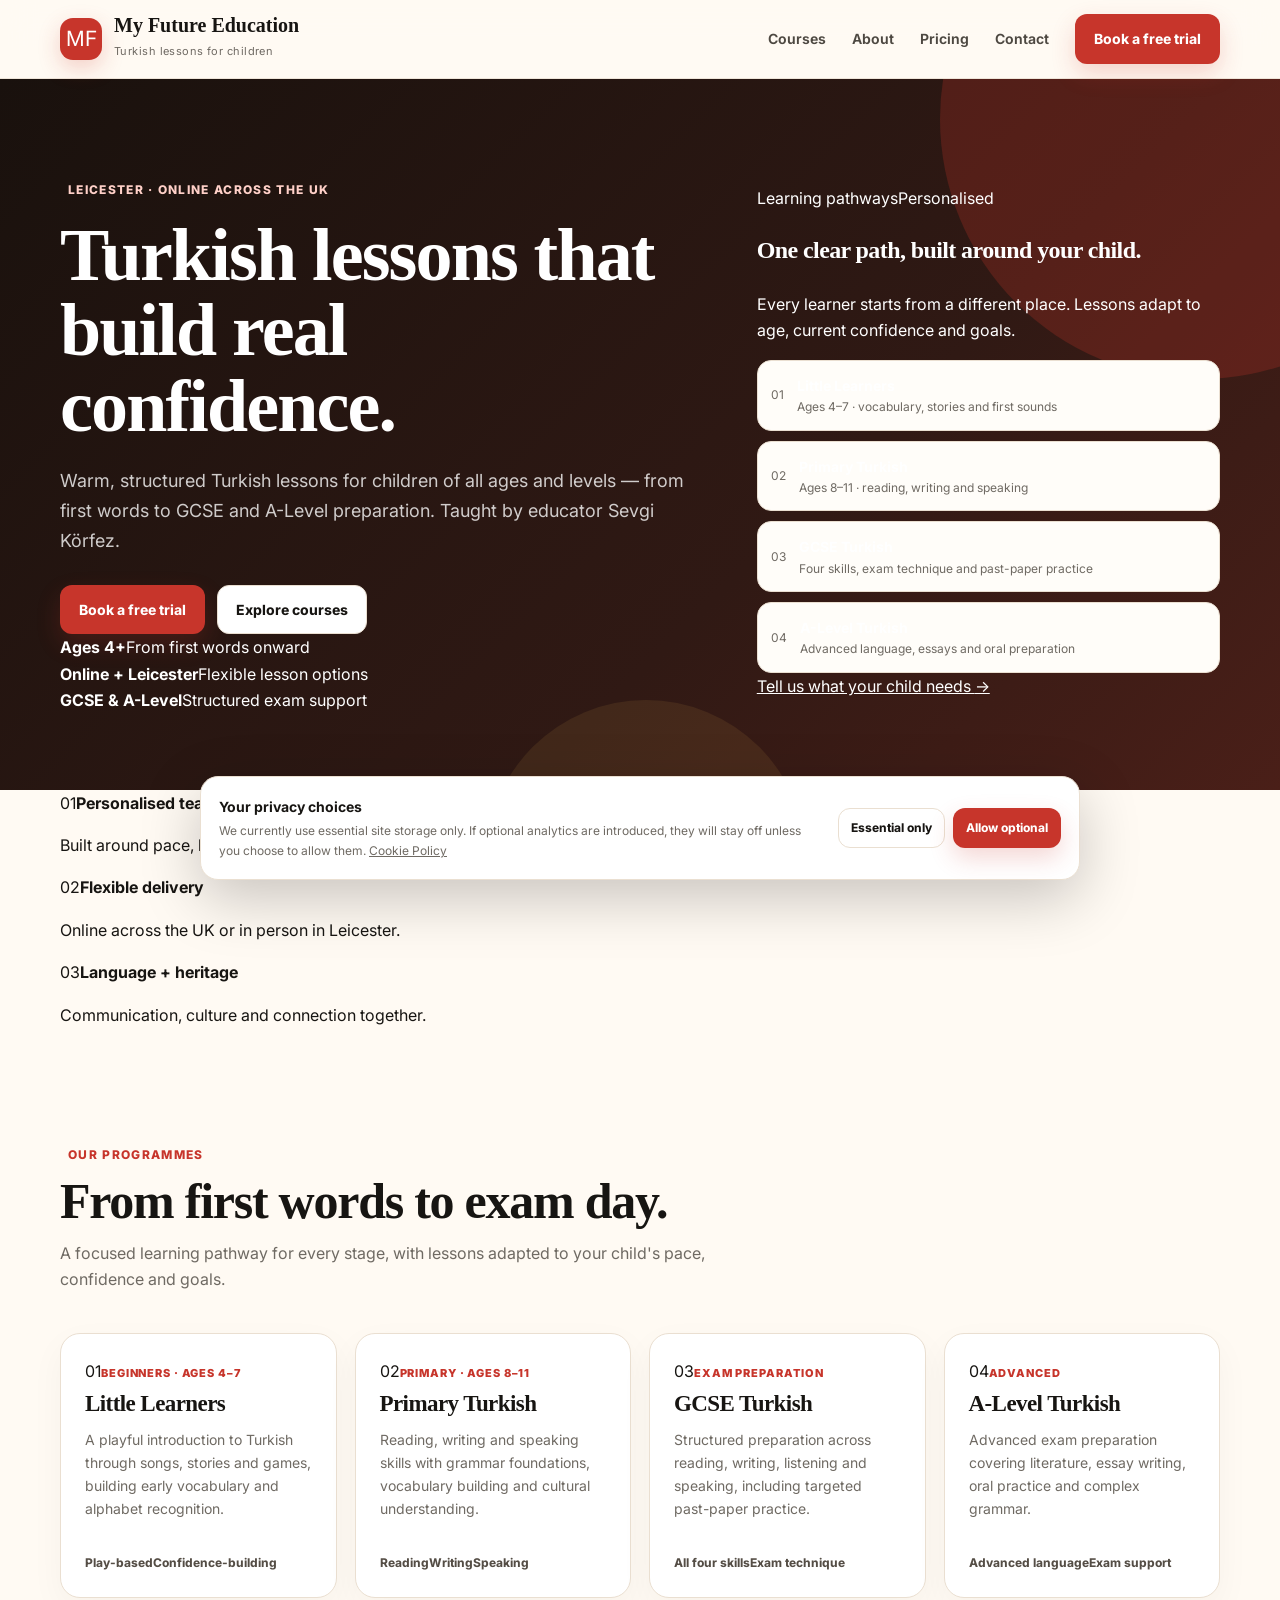
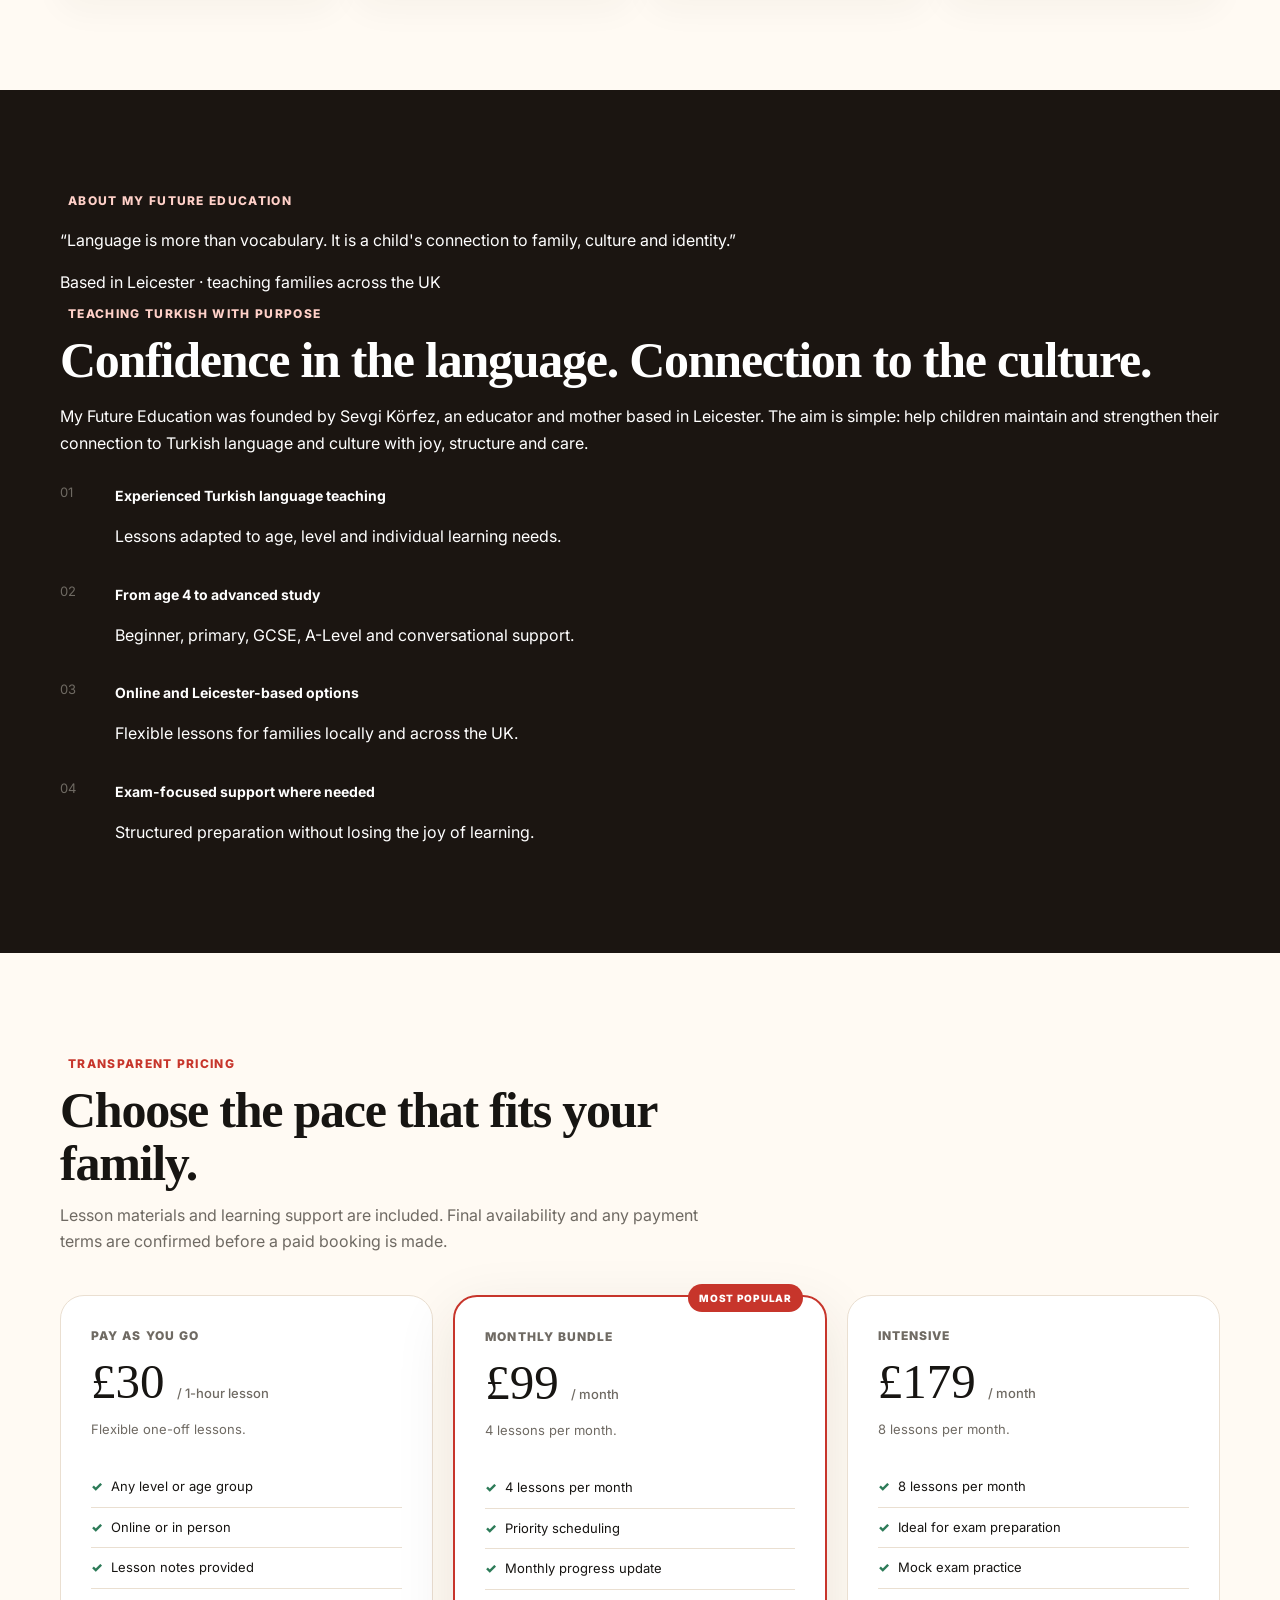
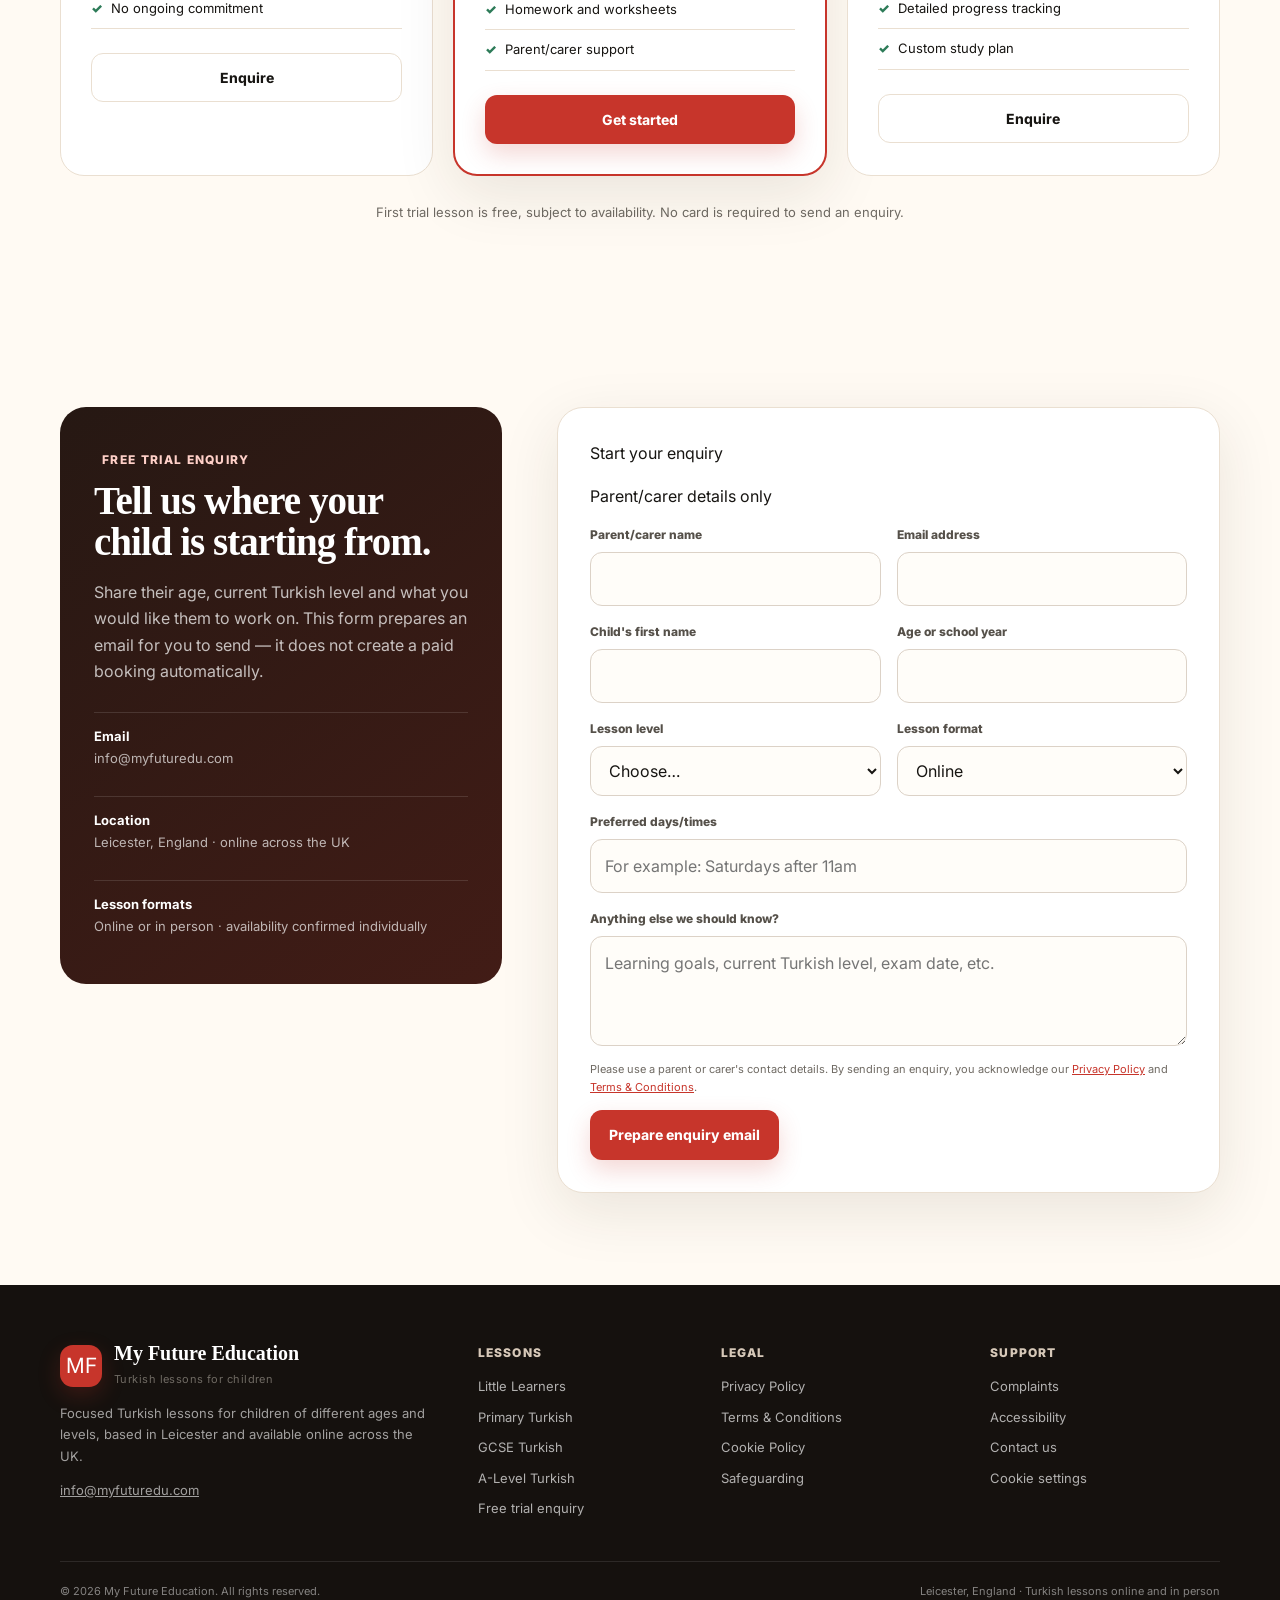
==== index.html @ 865bed2d "Redesign site with blue white black visual system" ====
<!doctype html>
<html lang="en">
<head>
  <meta charset="utf-8">
  <meta name="viewport" content="width=device-width,initial-scale=1">
  <title>My Future Education | Turkish Lessons for Children</title>
  <meta name="description" content="Turkish lessons for children in Leicester and online across the UK, from playful beginners through GCSE and A-Level preparation.">
  <link rel="canonical" href="https://myfuturedu.com/">
  <link rel="preconnect" href="https://fonts.googleapis.com">
  <link rel="preconnect" href="https://fonts.gstatic.com" crossorigin>
  <link href="https://fonts.googleapis.com/css2?family=Inter:wght@400;500;600;700;800&family=Manrope:wght@600;700;800&display=swap" rel="stylesheet">
  <link rel="stylesheet" href="site.css">
</head>
<body>
<a class="skip-link" href="#main">Skip to content</a>
<header class="site-header">
  <div class="container nav">
    <a class="brand" href="index.html" aria-label="My Future Education home">
      <span class="brand-mark" aria-hidden="true">MF</span>
      <span class="brand-copy"><strong>My Future Education</strong><span>Turkish lessons for children</span></span>
    </a>
    <button class="menu-button" aria-expanded="false" aria-label="Open menu"><span></span><span></span><span></span></button>
    <nav class="nav-links" aria-label="Main navigation">
      <a href="#courses">Courses</a><a href="#about">About</a><a href="#pricing">Pricing</a><a href="#enquiry">Contact</a>
      <a class="button button-primary" href="#enquiry">Book a free trial</a>
    </nav>
  </div>
</header>

<main id="main">
<section class="hero">
  <div class="hero-orb hero-orb-one"></div><div class="hero-orb hero-orb-two"></div>
  <div class="container hero-grid">
    <div class="hero-copy">
      <div class="eyebrow"><span class="eyebrow-dot"></span> Leicester · Online across the UK</div>
      <h1>Turkish lessons that build <span>real confidence.</span></h1>
      <p class="hero-lead">Warm, structured Turkish lessons for children of all ages and levels — from first words to GCSE and A-Level preparation. Taught by educator Sevgi Körfez.</p>
      <div class="hero-actions">
        <a class="button button-primary button-large" href="#enquiry">Book a free trial</a>
        <a class="button button-secondary button-large" href="#courses">Explore courses</a>
      </div>
      <div class="hero-proof">
        <div><strong>Ages 4+</strong><span>From first words onward</span></div>
        <div><strong>Online + Leicester</strong><span>Flexible lesson options</span></div>
        <div><strong>GCSE & A-Level</strong><span>Structured exam support</span></div>
      </div>
    </div>

    <aside class="learning-panel" aria-label="Lesson pathways">
      <div class="panel-topline"><span>Learning pathways</span><span class="status-pill">Personalised</span></div>
      <h2>One clear path, built around your child.</h2>
      <p>Every learner starts from a different place. Lessons adapt to age, current confidence and goals.</p>
      <div class="path-list">
        <div class="path-item"><span class="path-number">01</span><div><strong>Little Learners</strong><span>Ages 4–7 · vocabulary, stories and first sounds</span></div></div>
        <div class="path-item"><span class="path-number">02</span><div><strong>Primary Turkish</strong><span>Ages 8–11 · reading, writing and speaking</span></div></div>
        <div class="path-item"><span class="path-number">03</span><div><strong>GCSE Turkish</strong><span>Four skills, exam technique and past-paper practice</span></div></div>
        <div class="path-item"><span class="path-number">04</span><div><strong>A-Level Turkish</strong><span>Advanced language, essays and oral preparation</span></div></div>
      </div>
      <a class="panel-link" href="#enquiry">Tell us what your child needs <span aria-hidden="true">→</span></a>
    </aside>
  </div>
</section>

<section class="value-strip" aria-label="Why families choose My Future Education">
  <div class="container value-grid">
    <article><span class="value-kicker">01</span><strong>Personalised teaching</strong><p>Built around pace, level and confidence.</p></article>
    <article><span class="value-kicker">02</span><strong>Flexible delivery</strong><p>Online across the UK or in person in Leicester.</p></article>
    <article><span class="value-kicker">03</span><strong>Language + heritage</strong><p>Communication, culture and connection together.</p></article>
  </div>
</section>

<section class="section" id="courses">
  <div class="container">
    <div class="section-head"><div class="section-head-copy"><div class="eyebrow eyebrow-dark"><span class="eyebrow-dot"></span> Our programmes</div><h2>From first words to exam day.</h2><p class="section-lead">A focused learning pathway for every stage, with lessons adapted to your child's pace, confidence and goals.</p></div></div>
    <div class="course-grid">
      <article class="course-card"><div class="course-top"><span class="course-number">01</span><span class="course-tag">Beginners · Ages 4–7</span></div><h3>Little Learners</h3><p>A playful introduction to Turkish through songs, stories and games, building early vocabulary and alphabet recognition.</p><div class="course-meta"><span>Play-based</span><span>Confidence-building</span></div></article>
      <article class="course-card"><div class="course-top"><span class="course-number">02</span><span class="course-tag">Primary · Ages 8–11</span></div><h3>Primary Turkish</h3><p>Reading, writing and speaking skills with grammar foundations, vocabulary building and cultural understanding.</p><div class="course-meta"><span>Reading</span><span>Writing</span><span>Speaking</span></div></article>
      <article class="course-card"><div class="course-top"><span class="course-number">03</span><span class="course-tag">Exam preparation</span></div><h3>GCSE Turkish</h3><p>Structured preparation across reading, writing, listening and speaking, including targeted past-paper practice.</p><div class="course-meta"><span>All four skills</span><span>Exam technique</span></div></article>
      <article class="course-card"><div class="course-top"><span class="course-number">04</span><span class="course-tag">Advanced</span></div><h3>A-Level Turkish</h3><p>Advanced exam preparation covering literature, essay writing, oral practice and complex grammar.</p><div class="course-meta"><span>Advanced language</span><span>Exam support</span></div></article>
    </div>
  </div>
</section>

<section class="section section-dark" id="about">
  <div class="container about-grid">
    <div class="about-statement">
      <div class="eyebrow"><span class="eyebrow-dot"></span> About My Future Education</div>
      <p class="about-quote">“Language is more than vocabulary. It is a child's connection to family, culture and identity.”</p>
      <div class="about-location">Based in Leicester · teaching families across the UK</div>
    </div>
    <div class="about-content">
      <div class="eyebrow"><span class="eyebrow-dot"></span> Teaching Turkish with purpose</div>
      <h2>Confidence in the language. Connection to the culture.</h2>
      <p>My Future Education was founded by Sevgi Körfez, an educator and mother based in Leicester. The aim is simple: help children maintain and strengthen their connection to Turkish language and culture with joy, structure and care.</p>
      <div class="feature-list">
        <div class="feature"><span>01</span><div><strong>Experienced Turkish language teaching</strong><p>Lessons adapted to age, level and individual learning needs.</p></div></div>
        <div class="feature"><span>02</span><div><strong>From age 4 to advanced study</strong><p>Beginner, primary, GCSE, A-Level and conversational support.</p></div></div>
        <div class="feature"><span>03</span><div><strong>Online and Leicester-based options</strong><p>Flexible lessons for families locally and across the UK.</p></div></div>
        <div class="feature"><span>04</span><div><strong>Exam-focused support where needed</strong><p>Structured preparation without losing the joy of learning.</p></div></div>
      </div>
    </div>
  </div>
</section>

<section class="section pricing-section" id="pricing">
  <div class="container">
    <div class="section-head pricing-head"><div class="section-head-copy"><div class="eyebrow eyebrow-dark"><span class="eyebrow-dot"></span> Transparent pricing</div><h2>Choose the pace that fits your family.</h2><p class="section-lead">Lesson materials and learning support are included. Final availability and any payment terms are confirmed before a paid booking is made.</p></div></div>
    <div class="pricing-grid">
      <article class="price-card"><div class="price-tier">Pay as you go</div><div class="price">£30 <small>/ 1-hour lesson</small></div><p class="price-note">Flexible one-off lessons.</p><ul><li>Any level or age group</li><li>Online or in person</li><li>Lesson notes provided</li><li>No ongoing commitment</li></ul><a class="button button-secondary" href="#enquiry">Enquire</a></article>
      <article class="price-card featured"><div class="popular">Most popular</div><div class="price-tier">Monthly bundle</div><div class="price">£99 <small>/ month</small></div><p class="price-note">4 lessons per month.</p><ul><li>4 lessons per month</li><li>Priority scheduling</li><li>Monthly progress update</li><li>Homework and worksheets</li><li>Parent/carer support</li></ul><a class="button button-primary" href="#enquiry">Get started</a></article>
      <article class="price-card"><div class="price-tier">Intensive</div><div class="price">£179 <small>/ month</small></div><p class="price-note">8 lessons per month.</p><ul><li>8 lessons per month</li><li>Ideal for exam preparation</li><li>Mock exam practice</li><li>Detailed progress tracking</li><li>Custom study plan</li></ul><a class="button button-secondary" href="#enquiry">Enquire</a></article>
    </div>
    <p class="trial-note">First trial lesson is free, subject to availability. No card is required to send an enquiry.</p>
  </div>
</section>

<section class="section enquiry-section" id="enquiry">
  <div class="container enquiry-wrap">
    <div class="contact-card">
      <div class="eyebrow"><span class="eyebrow-dot"></span> Free trial enquiry</div>
      <h2>Tell us where your child is starting from.</h2>
      <p>Share their age, current Turkish level and what you would like them to work on. This form prepares an email for you to send — it does not create a paid booking automatically.</p>
      <div class="contact-lines">
        <div class="contact-line"><strong>Email</strong><a href="mailto:info@myfuturedu.com">info@myfuturedu.com</a></div>
        <div class="contact-line"><strong>Location</strong><span>Leicester, England · online across the UK</span></div>
        <div class="contact-line"><strong>Lesson formats</strong><span>Online or in person · availability confirmed individually</span></div>
      </div>
    </div>
    <form class="form-card" id="lesson-enquiry">
      <div class="form-heading"><span>Start your enquiry</span><p>Parent/carer details only</p></div>
      <div class="form-grid">
        <div class="field"><label for="parent">Parent/carer name</label><input id="parent" name="parent" required autocomplete="name"></div>
        <div class="field"><label for="email">Email address</label><input id="email" name="email" required type="email" autocomplete="email"></div>
        <div class="field"><label for="child">Child's first name</label><input id="child" name="child" required></div>
        <div class="field"><label for="age">Age or school year</label><input id="age" name="age" required></div>
        <div class="field"><label for="level">Lesson level</label><select id="level" name="level" required><option value="">Choose…</option><option>Little Learners (4–7)</option><option>Primary Turkish (8–11)</option><option>GCSE Turkish</option><option>A-Level Turkish</option><option>Conversational Turkish</option><option>Not sure yet</option></select></div>
        <div class="field"><label for="format">Lesson format</label><select id="format" name="format" required><option>Online</option><option>In person in Leicester</option><option>Either</option></select></div>
        <div class="field full"><label for="timing">Preferred days/times</label><input id="timing" name="timing" placeholder="For example: Saturdays after 11am"></div>
        <div class="field full"><label for="message">Anything else we should know?</label><textarea id="message" name="message" placeholder="Learning goals, current Turkish level, exam date, etc."></textarea></div>
      </div>
      <p class="form-consent">Please use a parent or carer's contact details. By sending an enquiry, you acknowledge our <a href="privacy.html">Privacy Policy</a> and <a href="terms.html">Terms &amp; Conditions</a>.</p>
      <button class="button button-primary button-large" type="submit">Prepare enquiry email</button>
      <p class="form-status" aria-live="polite"></p>
    </form>
  </div>
</section>
</main>

<footer class="site-footer">
  <div class="container">
    <div class="footer-grid">
      <div class="footer-brand"><a class="brand" href="index.html"><span class="brand-mark">MF</span><span class="brand-copy"><strong>My Future Education</strong><span>Turkish lessons for children</span></span></a><p>Focused Turkish lessons for children of different ages and levels, based in Leicester and available online across the UK.</p><p><a href="mailto:info@myfuturedu.com">info@myfuturedu.com</a></p></div>
      <div><div class="footer-heading">Lessons</div><div class="footer-links"><a href="#courses">Little Learners</a><a href="#courses">Primary Turkish</a><a href="#courses">GCSE Turkish</a><a href="#courses">A-Level Turkish</a><a href="#enquiry">Free trial enquiry</a></div></div>
      <div><div class="footer-heading">Legal</div><div class="footer-links"><a href="privacy.html">Privacy Policy</a><a href="terms.html">Terms &amp; Conditions</a><a href="cookies.html">Cookie Policy</a><a href="safeguarding.html">Safeguarding</a></div></div>
      <div><div class="footer-heading">Support</div><div class="footer-links"><a href="complaints.html">Complaints</a><a href="accessibility.html">Accessibility</a><a href="mailto:info@myfuturedu.com">Contact us</a><a href="#" data-cookie-settings>Cookie settings</a></div></div>
    </div>
    <div class="footer-bottom"><span>© <span data-year></span> My Future Education. All rights reserved.</span><span>Leicester, England · Turkish lessons online and in person</span></div>
  </div>
</footer>

<div class="cookie-banner" role="dialog" aria-label="Cookie choices">
  <div class="cookie-inner"><div class="cookie-copy"><strong>Your privacy choices</strong><span>We currently use essential site storage only. If optional analytics are introduced, they will stay off unless you choose to allow them. <a href="cookies.html">Cookie Policy</a></span></div><div class="cookie-actions"><button class="button button-secondary button-small" data-cookie-choice="essential">Essential only</button><button class="button button-primary button-small" data-cookie-choice="optional">Allow optional</button></div></div>
</div>
<script src="site.js"></script>
<script>
document.querySelectorAll("[data-cookie-settings]").forEach(function(a){a.addEventListener("click",function(e){e.preventDefault();document.querySelector(".cookie-banner").classList.add("show")})});
</script>
</body>
</html>
---- site.css ----
:root{--ink:#171512;--muted:#6f6a63;--red:#c7352b;--red-dark:#9e271f;--cream:#fffaf3;--sand:#f5ecdf;--white:#fff;--line:#eadfd1;--green:#2d7b58;--shadow:0 18px 60px rgba(50,35,20,.10);--radius:22px}*{box-sizing:border-box}html{scroll-behavior:smooth}body{margin:0;font-family:Inter,ui-sans-serif,-apple-system,BlinkMacSystemFont,"Segoe UI",sans-serif;color:var(--ink);background:var(--cream);line-height:1.65}body.menu-open{overflow:hidden}a{color:inherit}button,input,select,textarea{font:inherit}.container{width:min(1160px,calc(100% - 40px));margin:auto}.site-header{position:sticky;top:0;z-index:50;background:rgba(255,250,243,.92);backdrop-filter:blur(16px);border-bottom:1px solid rgba(234,223,209,.8)}.nav{height:78px;display:flex;align-items:center;justify-content:space-between;gap:28px}.brand{display:flex;align-items:center;gap:12px;text-decoration:none;min-width:max-content}.brand-mark{width:42px;height:42px;border-radius:13px;background:var(--red);display:grid;place-items:center;color:#fff;font-size:21px;box-shadow:0 8px 22px rgba(199,53,43,.22)}.brand-copy strong{font-family:Georgia,"Times New Roman",serif;font-size:20px;display:block;line-height:1.05}.brand-copy span{font-size:11px;color:var(--muted);letter-spacing:.04em}.nav-links{display:flex;align-items:center;gap:26px}.nav-links>a:not(.button){text-decoration:none;font-size:14px;font-weight:650;color:#4d4841}.nav-links>a:not(.button):hover{color:var(--red)}.menu-button{display:none;background:none;border:0;font-size:26px;cursor:pointer;color:var(--ink)}.button{display:inline-flex;align-items:center;justify-content:center;gap:8px;border-radius:12px;padding:12px 18px;border:1px solid transparent;text-decoration:none;font-weight:750;font-size:14px;cursor:pointer;transition:.2s ease}.button:hover{transform:translateY(-1px)}.button-primary{background:var(--red);color:#fff;box-shadow:0 10px 25px rgba(199,53,43,.20)}.button-primary:hover{background:var(--red-dark)}.button-secondary{background:#fff;color:var(--ink);border-color:var(--line)}.button-light{background:#fff;color:var(--red)}.hero{position:relative;overflow:hidden;padding:92px 0 76px;background:linear-gradient(135deg,#19110d,#301914 62%,#4a1f18);color:#fff}.hero:before,.hero:after{content:"";position:absolute;border-radius:999px;pointer-events:none}.hero:before{width:520px;height:520px;right:-180px;top:-220px;background:rgba(199,53,43,.25)}.hero:after{width:320px;height:320px;left:38%;bottom:-230px;background:rgba(223,175,81,.10)}.hero-grid{position:relative;display:grid;grid-template-columns:minmax(0,1.15fr) minmax(330px,.85fr);gap:70px;align-items:center}.eyebrow{display:inline-flex;align-items:center;gap:8px;font-size:12px;font-weight:800;letter-spacing:.11em;text-transform:uppercase;color:#ffd0c8}.eyebrow-dark{color:var(--red)}h1,h2,h3{font-family:Georgia,"Times New Roman",serif;letter-spacing:-.025em}h1{font-size:clamp(46px,6vw,74px);line-height:1.02;margin:18px 0 22px;max-width:790px}h1 em{font-style:normal;color:#e2b356}.hero-lead{font-size:18px;max-width:650px;color:rgba(255,255,255,.78);margin:0 0 30px}.hero-actions{display:flex;gap:12px;flex-wrap:wrap}.trust-row{display:flex;flex-wrap:wrap;gap:10px;margin-top:34px}.trust-chip{padding:8px 11px;border:1px solid rgba(255,255,255,.13);background:rgba(255,255,255,.07);border-radius:999px;font-size:12px;color:rgba(255,255,255,.82)}.path-card{background:#fff;color:var(--ink);border-radius:28px;padding:30px;box-shadow:0 30px 80px rgba(0,0,0,.28)}.path-card h2{font-size:29px;line-height:1.1;margin:0 0 8px}.path-card>p{color:var(--muted);font-size:14px;margin:0 0 22px}.path-list{display:grid;gap:10px}.path-item{display:flex;align-items:center;gap:13px;padding:13px;border:1px solid var(--line);border-radius:14px;background:#fffdf9}.path-icon{width:40px;height:40px;border-radius:11px;background:var(--sand);display:grid;place-items:center;font-size:18px}.path-item strong{display:block;font-size:14px}.path-item span{display:block;font-size:12px;color:var(--muted)}.path-card .button{width:100%;margin-top:18px}.intro-strip{border-bottom:1px solid var(--line);background:#fff}.intro-grid{min-height:94px;display:grid;grid-template-columns:repeat(3,1fr);align-items:center}.intro-item{text-align:center;padding:18px;border-right:1px solid var(--line)}.intro-item:last-child{border-right:0}.intro-item strong{display:block;font-size:16px}.intro-item span{font-size:12px;color:var(--muted)}.section{padding:92px 0}.section-soft{background:var(--sand)}.section-dark{background:#1b1511;color:#fff}.section-head{display:flex;align-items:end;justify-content:space-between;gap:30px;margin-bottom:40px}.section-head-copy{max-width:690px}.section h2{font-size:clamp(34px,4vw,50px);line-height:1.06;margin:10px 0 12px}.section-lead{color:var(--muted);font-size:16px;margin:0;max-width:660px}.section-dark .section-lead{color:rgba(255,255,255,.68)}.course-grid{display:grid;grid-template-columns:repeat(4,1fr);gap:18px}.course-card{background:#fff;border:1px solid var(--line);border-radius:20px;padding:24px;min-height:265px;display:flex;flex-direction:column;box-shadow:0 12px 35px rgba(60,40,20,.04);transition:.2s ease}.course-card:hover{transform:translateY(-4px);box-shadow:var(--shadow)}.course-icon{width:48px;height:48px;border-radius:14px;background:var(--sand);display:grid;place-items:center;font-size:22px;margin-bottom:20px}.course-tag{font-size:11px;color:var(--red);font-weight:850;letter-spacing:.08em;text-transform:uppercase}.course-card h3{font-size:23px;line-height:1.15;margin:7px 0 10px}.course-card p{font-size:14px;color:var(--muted);margin:0}.course-meta{margin-top:auto;padding-top:18px;font-size:12px;font-weight:750;color:#544d45}.split{display:grid;grid-template-columns:1fr 1fr;gap:72px;align-items:center}.feature-panel{background:#fff;border:1px solid var(--line);border-radius:28px;padding:34px;box-shadow:var(--shadow)}.feature-list{display:grid;gap:15px;margin-top:26px}.feature{display:grid;grid-template-columns:42px 1fr;gap:13px;align-items:start}.feature-check{width:38px;height:38px;border-radius:12px;background:#e7f3ec;color:var(--green);display:grid;place-items:center;font-weight:900}.feature strong{display:block;font-size:14px;margin-top:2px}.feature span{font-size:13px;color:var(--muted)}.about-visual{min-height:470px;border-radius:30px;padding:38px;background:linear-gradient(150deg,#c7352b,#7f1c17);color:#fff;display:flex;flex-direction:column;justify-content:space-between;position:relative;overflow:hidden}.about-visual:after{content:"☾";position:absolute;right:-10px;bottom:-95px;font-family:Georgia,serif;font-size:330px;color:rgba(255,255,255,.08);line-height:1}.about-visual small{font-weight:800;letter-spacing:.11em;text-transform:uppercase;color:#ffd6cf}.about-visual blockquote{font-family:Georgia,serif;font-size:34px;line-height:1.15;margin:0;max-width:500px;position:relative;z-index:1}.about-visual p{font-size:13px;color:rgba(255,255,255,.72);position:relative;z-index:1}.pricing-grid{display:grid;grid-template-columns:repeat(3,1fr);gap:20px}.price-card{background:#fff;border:1px solid var(--line);border-radius:24px;padding:30px;position:relative}.price-card.featured{border:2px solid var(--red);box-shadow:var(--shadow)}.popular{position:absolute;top:-13px;right:22px;background:var(--red);color:#fff;border-radius:999px;padding:6px 11px;font-size:10px;font-weight:850;letter-spacing:.07em;text-transform:uppercase}.price-tier{font-size:12px;font-weight:850;text-transform:uppercase;letter-spacing:.09em;color:var(--muted)}.price{font-family:Georgia,serif;font-size:49px;line-height:1;margin:12px 0 5px}.price small{font-family:Inter,ui-sans-serif,sans-serif;font-size:13px;color:var(--muted);font-weight:500}.price-note{font-size:13px;color:var(--muted);min-height:24px}.price-card ul{padding:0;margin:24px 0;list-style:none}.price-card li{padding:9px 0;border-bottom:1px solid var(--line);font-size:13px}.price-card li:before{content:"✓";color:var(--green);font-weight:900;margin-right:9px}.price-card .button{width:100%}.trial-note{text-align:center;margin:26px 0 0;color:var(--muted);font-size:13px}.enquiry-wrap{display:grid;grid-template-columns:.8fr 1.2fr;gap:55px;align-items:start}.contact-card{background:linear-gradient(145deg,#261813,#421c16);color:#fff;padding:34px;border-radius:26px}.contact-card h2{font-size:39px;margin-top:10px}.contact-card p{color:rgba(255,255,255,.72)}.contact-lines{display:grid;gap:14px;margin-top:28px}.contact-line{padding:13px 0;border-top:1px solid rgba(255,255,255,.12);font-size:13px}.contact-line strong{display:block;color:#fff}.contact-line span,.contact-line a{color:rgba(255,255,255,.68);text-decoration:none}.form-card{background:#fff;border:1px solid var(--line);border-radius:26px;padding:32px;box-shadow:var(--shadow)}.form-grid{display:grid;grid-template-columns:1fr 1fr;gap:16px}.field{display:grid;gap:7px}.field.full{grid-column:1/-1}.field label{font-size:12px;font-weight:800;color:#555049}.field input,.field select,.field textarea{width:100%;border:1px solid #dcd2c7;border-radius:12px;padding:13px 14px;background:#fffdf9;color:var(--ink);outline:none}.field textarea{min-height:110px;resize:vertical}.field input:focus,.field select:focus,.field textarea:focus{border-color:var(--red);box-shadow:0 0 0 3px rgba(199,53,43,.10)}.form-consent{font-size:11px;color:var(--muted);margin:14px 0}.form-consent a{color:var(--red)}.form-status{font-size:12px;color:var(--green);margin-top:12px;display:none}.site-footer{background:#15110e;color:#fff;padding:58px 0 24px}.footer-grid{display:grid;grid-template-columns:1.4fr .75fr .85fr .85fr;gap:40px}.footer-brand p{color:rgba(255,255,255,.60);font-size:13px;max-width:380px}.footer-heading{font-size:12px;text-transform:uppercase;letter-spacing:.09em;color:#d6c8b8;font-weight:850;margin-bottom:14px}.footer-links{display:grid;gap:9px}.footer-links a{font-size:13px;color:rgba(255,255,255,.67);text-decoration:none}.footer-links a:hover{color:#fff}.footer-bottom{margin-top:42px;padding-top:20px;border-top:1px solid rgba(255,255,255,.10);display:flex;justify-content:space-between;gap:20px;color:rgba(255,255,255,.48);font-size:11px}.legal-hero{padding:72px 0 56px;background:linear-gradient(135deg,#211612,#3b1c16);color:#fff}.legal-hero h1{font-size:clamp(40px,6vw,62px);margin:10px 0 12px}.legal-hero p{color:rgba(255,255,255,.68);max-width:760px}.legal-layout{display:grid;grid-template-columns:250px minmax(0,780px);gap:56px;align-items:start;padding:70px 0 90px}.legal-nav{position:sticky;top:105px;background:#fff;border:1px solid var(--line);border-radius:18px;padding:18px}.legal-nav strong{display:block;font-size:12px;text-transform:uppercase;letter-spacing:.08em;margin-bottom:10px}.legal-nav a{display:block;text-decoration:none;font-size:13px;color:var(--muted);padding:7px 0}.legal-nav a:hover{color:var(--red)}.legal-content{background:#fff;border:1px solid var(--line);border-radius:24px;padding:38px;box-shadow:0 18px 55px rgba(50,35,20,.05)}.legal-content h2{font-size:29px;margin:34px 0 10px}.legal-content h2:first-child{margin-top:0}.legal-content h3{font-size:20px;margin:26px 0 7px}.legal-content p,.legal-content li{font-size:14px;color:#514b45}.legal-content ul{padding-left:20px}.legal-note{background:var(--sand);border-left:4px solid var(--red);padding:14px 16px;border-radius:0 12px 12px 0;font-size:13px;color:#514b45}.cookie-banner{position:fixed;left:20px;right:20px;bottom:20px;z-index:100;display:none;max-width:880px;margin:auto;background:#fff;border:1px solid var(--line);border-radius:18px;padding:18px;box-shadow:0 18px 60px rgba(0,0,0,.22)}.cookie-banner.show{display:block}.cookie-inner{display:flex;align-items:center;justify-content:space-between;gap:24px}.cookie-copy strong{display:block;font-size:14px}.cookie-copy span{display:block;font-size:12px;color:var(--muted);margin-top:3px}.cookie-actions{display:flex;gap:8px;flex-shrink:0}.button-small{padding:9px 12px;font-size:12px}.skip-link{position:absolute;left:-9999px;top:8px;z-index:200;background:#fff;padding:10px}.skip-link:focus{left:8px}@media(max-width:980px){.nav-links{position:fixed;inset:78px 0 auto 0;background:var(--cream);border-bottom:1px solid var(--line);padding:22px;display:none;flex-direction:column;align-items:stretch}.nav-links.open{display:flex}.menu-button{display:block}.hero-grid,.split,.enquiry-wrap{grid-template-columns:1fr;gap:38px}.hero{padding-top:70px}.path-card{max-width:620px}.course-grid{grid-template-columns:repeat(2,1fr)}.pricing-grid{grid-template-columns:1fr}.footer-grid{grid-template-columns:1fr 1fr}.legal-layout{grid-template-columns:1fr}.legal-nav{position:static;display:none}}@media(max-width:640px){.container{width:min(100% - 28px,1160px)}.nav{height:70px}.nav-links{top:70px}.brand-copy span{display:none}.hero{padding:58px 0}.hero-lead{font-size:16px}.hero-actions .button{width:100%}.path-card{padding:23px}.intro-grid{grid-template-columns:1fr}.intro-item{border-right:0;border-bottom:1px solid var(--line)}.intro-item:last-child{border-bottom:0}.section{padding:68px 0}.section-head{align-items:start;flex-direction:column}.course-grid{grid-template-columns:1fr}.about-visual{min-height:390px}.about-visual blockquote{font-size:29px}.form-grid{grid-template-columns:1fr}.field.full{grid-column:auto}.footer-grid{grid-template-columns:1fr}.footer-bottom{flex-direction:column}.legal-content{padding:24px}.cookie-inner{align-items:stretch;flex-direction:column}.cookie-actions{width:100%}.cookie-actions .button{flex:1}}
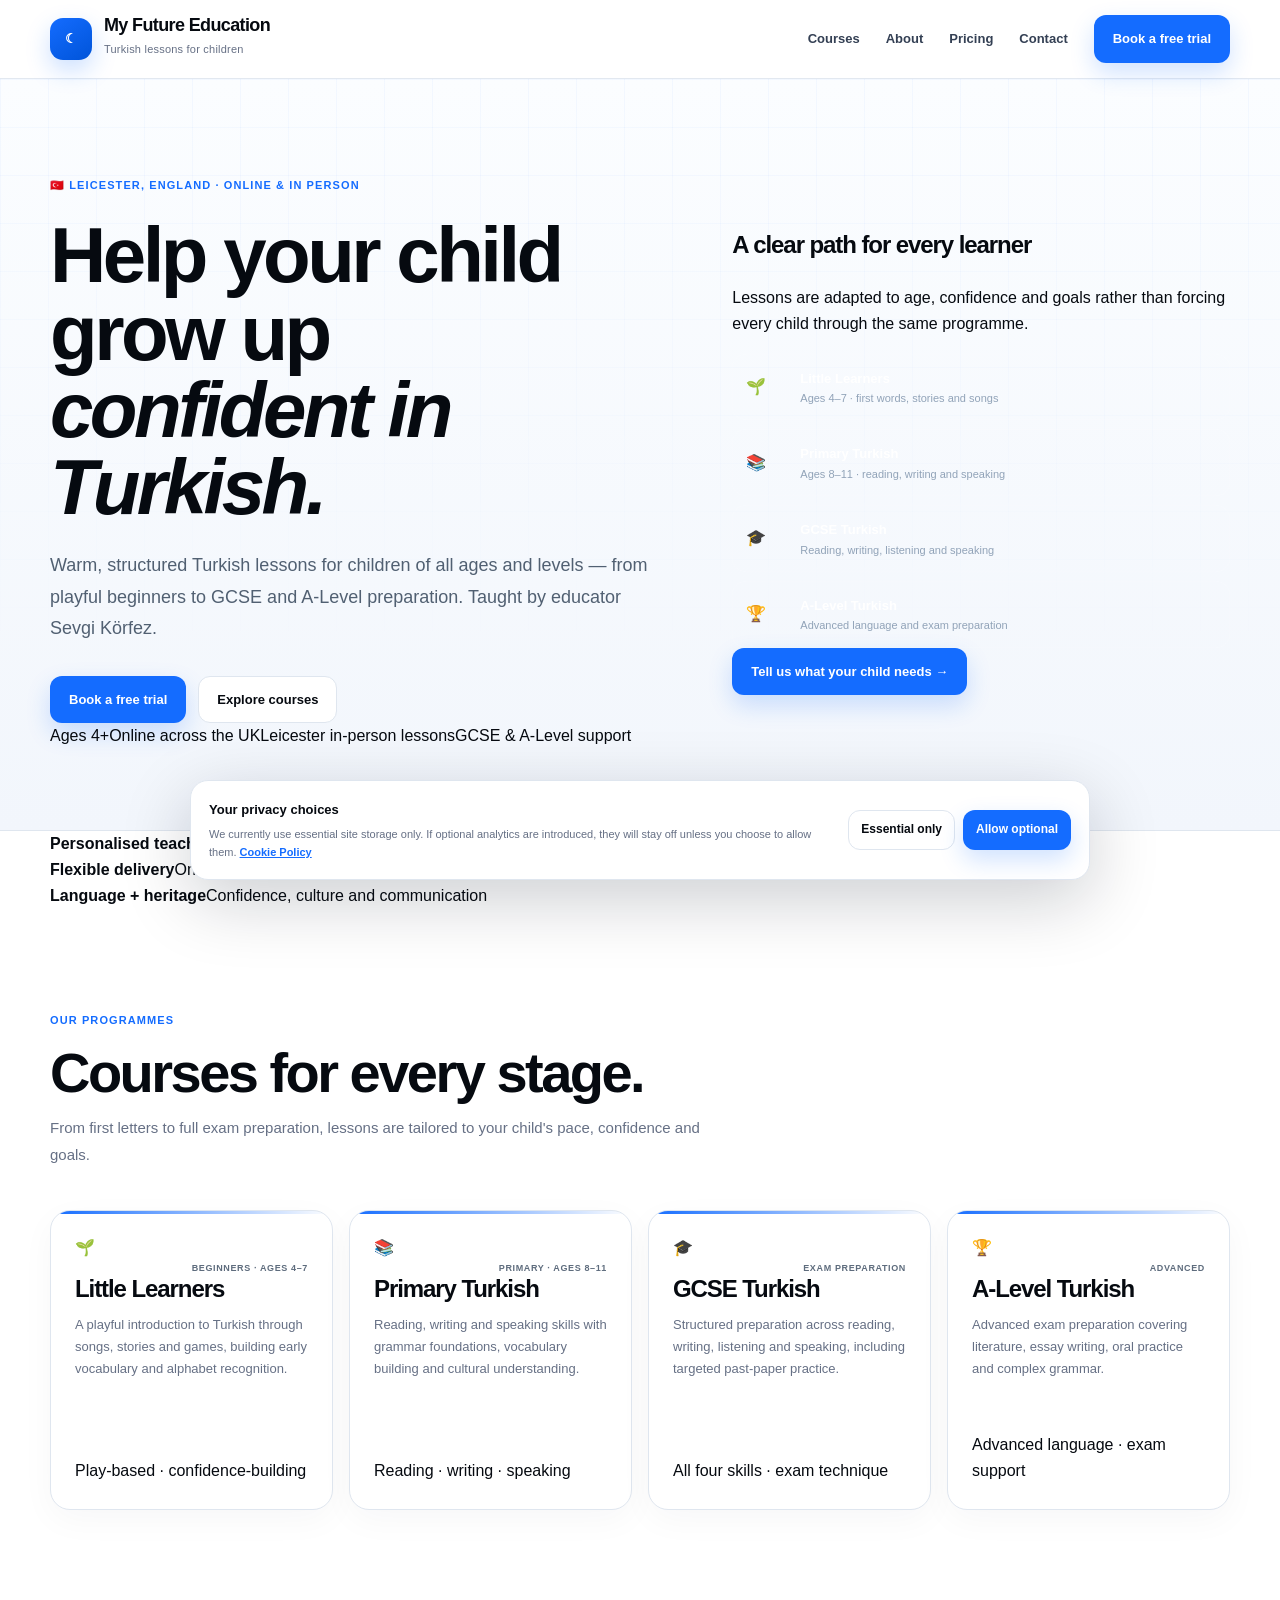
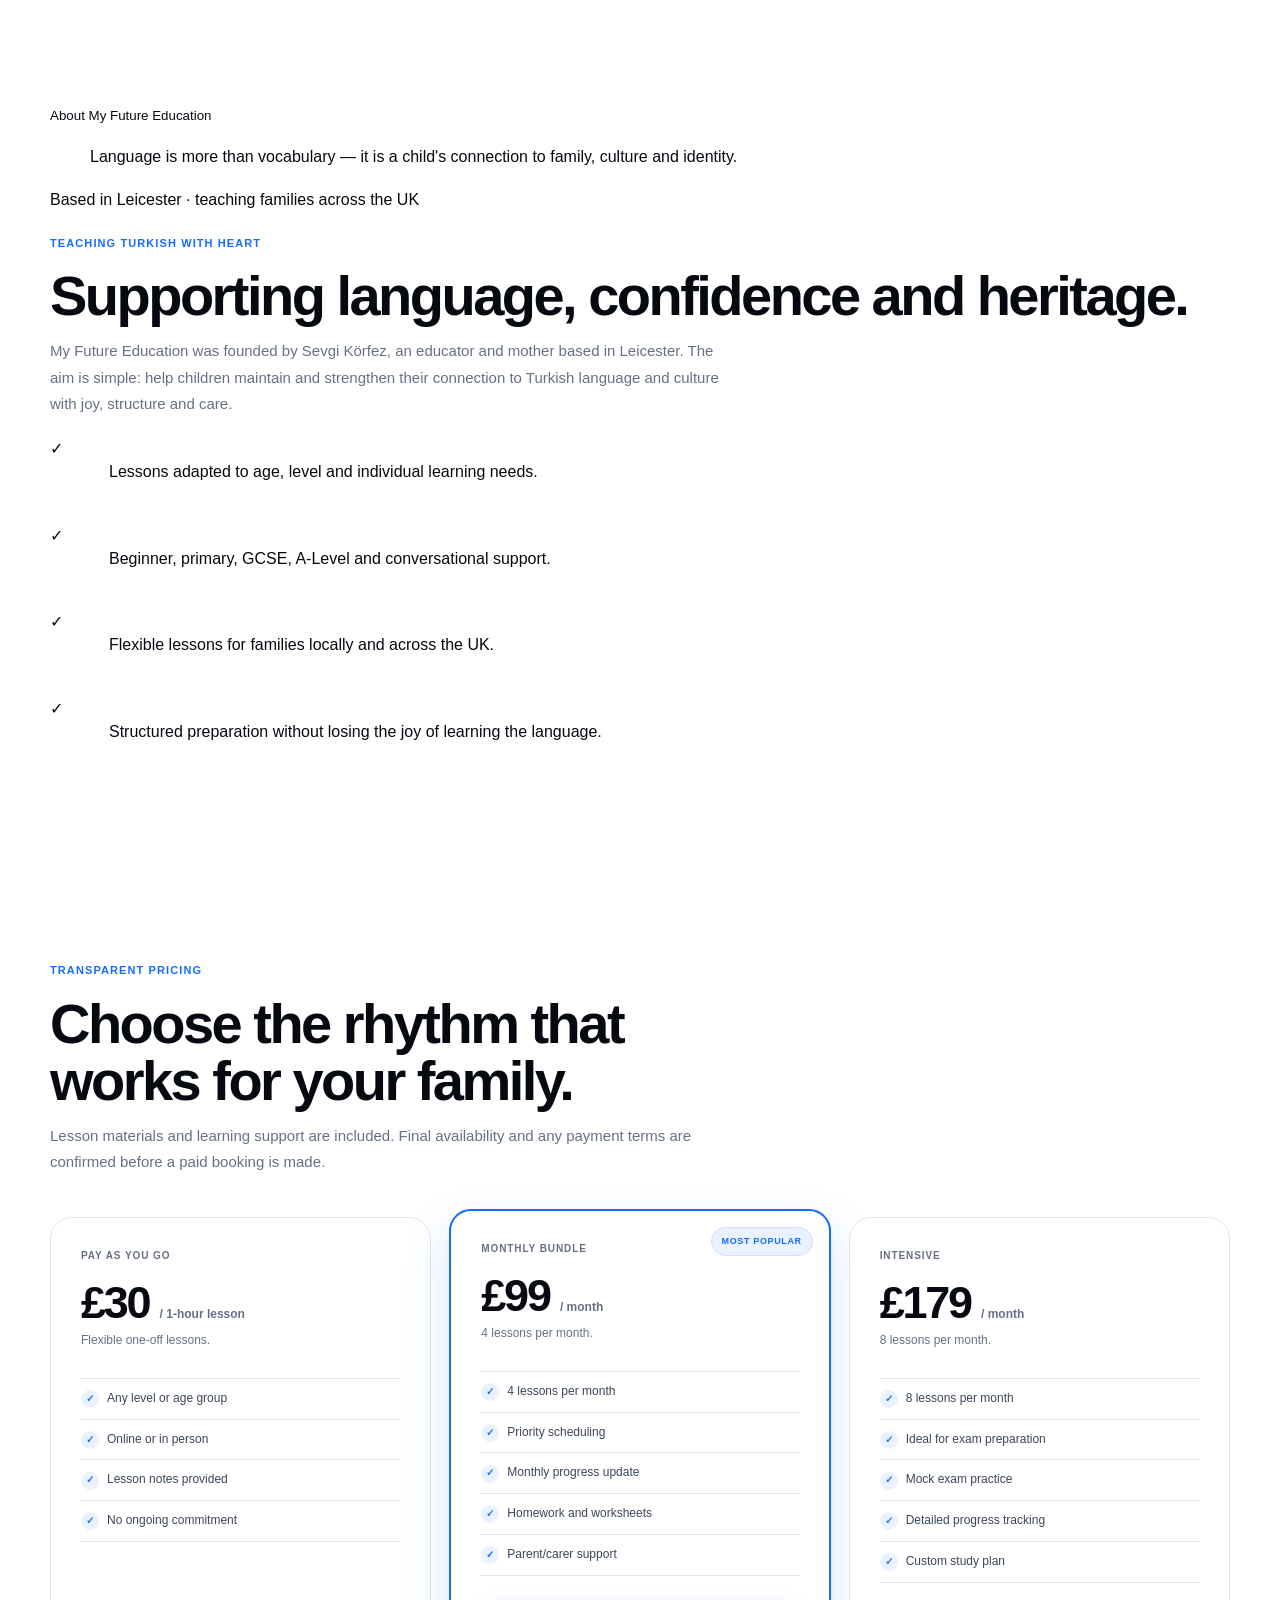
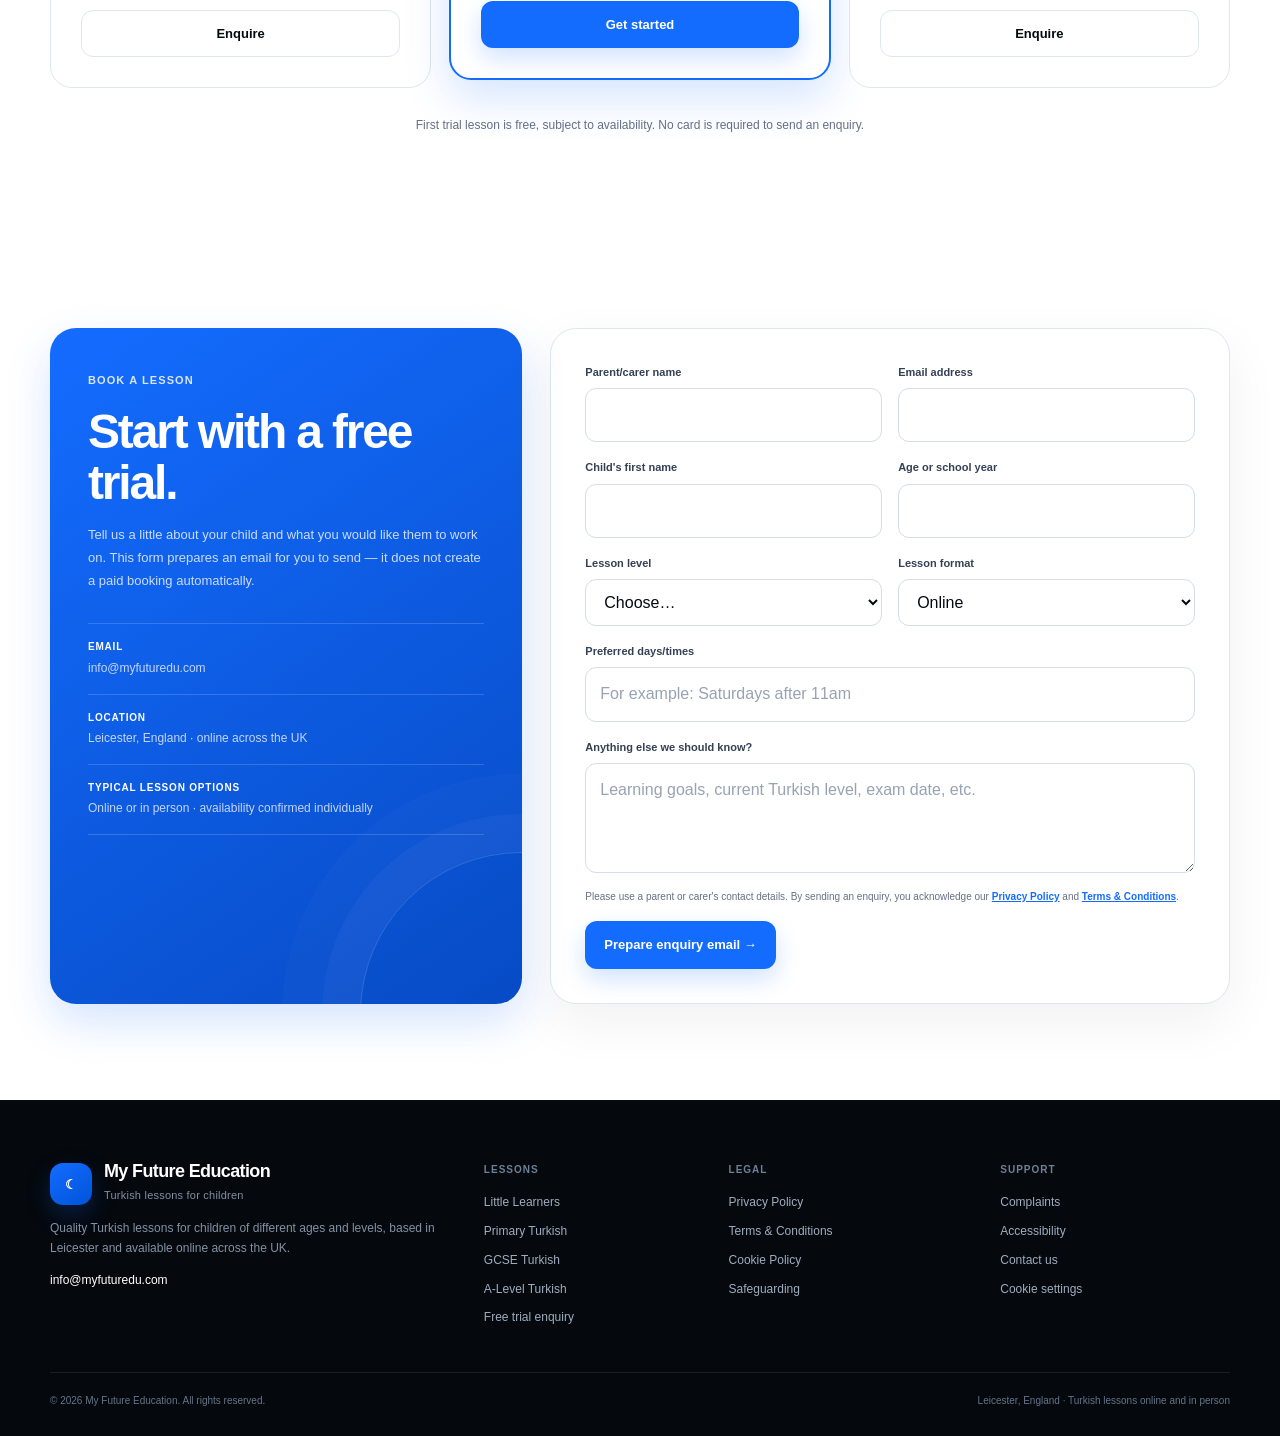
==== commit 8f8d24dc: "Restore preferred homepage layout" ====
--- a/index.html
+++ b/index.html
@@ -6,9 +6,6 @@
   <title>My Future Education | Turkish Lessons for Children</title>
   <meta name="description" content="Turkish lessons for children in Leicester and online across the UK, from playful beginners through GCSE and A-Level preparation.">
   <link rel="canonical" href="https://myfuturedu.com/">
-  <link rel="preconnect" href="https://fonts.googleapis.com">
-  <link rel="preconnect" href="https://fonts.gstatic.com" crossorigin>
-  <link href="https://fonts.googleapis.com/css2?family=Inter:wght@400;500;600;700;800&family=Manrope:wght@600;700;800&display=swap" rel="stylesheet">
   <link rel="stylesheet" href="site.css">
 </head>
 <body>
@@ -16,10 +13,10 @@
 <header class="site-header">
   <div class="container nav">
     <a class="brand" href="index.html" aria-label="My Future Education home">
-      <span class="brand-mark" aria-hidden="true">MF</span>
+      <span class="brand-mark" aria-hidden="true">☾</span>
       <span class="brand-copy"><strong>My Future Education</strong><span>Turkish lessons for children</span></span>
     </a>
-    <button class="menu-button" aria-expanded="false" aria-label="Open menu"><span></span><span></span><span></span></button>
+    <button class="menu-button" aria-expanded="false" aria-label="Open menu">☰</button>
     <nav class="nav-links" aria-label="Main navigation">
       <a href="#courses">Courses</a><a href="#about">About</a><a href="#pricing">Pricing</a><a href="#enquiry">Contact</a>
       <a class="button button-primary" href="#enquiry">Book a free trial</a>
@@ -29,82 +26,73 @@
 
 <main id="main">
 <section class="hero">
-  <div class="hero-orb hero-orb-one"></div><div class="hero-orb hero-orb-two"></div>
   <div class="container hero-grid">
-    <div class="hero-copy">
-      <div class="eyebrow"><span class="eyebrow-dot"></span> Leicester · Online across the UK</div>
-      <h1>Turkish lessons that build <span>real confidence.</span></h1>
-      <p class="hero-lead">Warm, structured Turkish lessons for children of all ages and levels — from first words to GCSE and A-Level preparation. Taught by educator Sevgi Körfez.</p>
+    <div>
+      <div class="eyebrow">🇹🇷 Leicester, England · Online &amp; in person</div>
+      <h1>Help your child grow up <em>confident in Turkish.</em></h1>
+      <p class="hero-lead">Warm, structured Turkish lessons for children of all ages and levels — from playful beginners to GCSE and A-Level preparation. Taught by educator Sevgi Körfez.</p>
       <div class="hero-actions">
-        <a class="button button-primary button-large" href="#enquiry">Book a free trial</a>
-        <a class="button button-secondary button-large" href="#courses">Explore courses</a>
+        <a class="button button-primary" href="#enquiry">Book a free trial</a>
+        <a class="button button-secondary" href="#courses">Explore courses</a>
       </div>
-      <div class="hero-proof">
-        <div><strong>Ages 4+</strong><span>From first words onward</span></div>
-        <div><strong>Online + Leicester</strong><span>Flexible lesson options</span></div>
-        <div><strong>GCSE & A-Level</strong><span>Structured exam support</span></div>
+      <div class="trust-row">
+        <span class="trust-chip">Ages 4+</span><span class="trust-chip">Online across the UK</span><span class="trust-chip">Leicester in-person lessons</span><span class="trust-chip">GCSE &amp; A-Level support</span>
       </div>
     </div>
-
-    <aside class="learning-panel" aria-label="Lesson pathways">
-      <div class="panel-topline"><span>Learning pathways</span><span class="status-pill">Personalised</span></div>
-      <h2>One clear path, built around your child.</h2>
-      <p>Every learner starts from a different place. Lessons adapt to age, current confidence and goals.</p>
+    <aside class="path-card" aria-label="Lesson pathways">
+      <h2>A clear path for every learner</h2>
+      <p>Lessons are adapted to age, confidence and goals rather than forcing every child through the same programme.</p>
       <div class="path-list">
-        <div class="path-item"><span class="path-number">01</span><div><strong>Little Learners</strong><span>Ages 4–7 · vocabulary, stories and first sounds</span></div></div>
-        <div class="path-item"><span class="path-number">02</span><div><strong>Primary Turkish</strong><span>Ages 8–11 · reading, writing and speaking</span></div></div>
-        <div class="path-item"><span class="path-number">03</span><div><strong>GCSE Turkish</strong><span>Four skills, exam technique and past-paper practice</span></div></div>
-        <div class="path-item"><span class="path-number">04</span><div><strong>A-Level Turkish</strong><span>Advanced language, essays and oral preparation</span></div></div>
+        <div class="path-item"><div class="path-icon">🌱</div><div><strong>Little Learners</strong><span>Ages 4–7 · first words, stories and songs</span></div></div>
+        <div class="path-item"><div class="path-icon">📚</div><div><strong>Primary Turkish</strong><span>Ages 8–11 · reading, writing and speaking</span></div></div>
+        <div class="path-item"><div class="path-icon">🎓</div><div><strong>GCSE Turkish</strong><span>Reading, writing, listening and speaking</span></div></div>
+        <div class="path-item"><div class="path-icon">🏆</div><div><strong>A-Level Turkish</strong><span>Advanced language and exam preparation</span></div></div>
       </div>
-      <a class="panel-link" href="#enquiry">Tell us what your child needs <span aria-hidden="true">→</span></a>
+      <a class="button button-primary" href="#enquiry">Tell us what your child needs →</a>
     </aside>
   </div>
 </section>
 
-<section class="value-strip" aria-label="Why families choose My Future Education">
-  <div class="container value-grid">
-    <article><span class="value-kicker">01</span><strong>Personalised teaching</strong><p>Built around pace, level and confidence.</p></article>
-    <article><span class="value-kicker">02</span><strong>Flexible delivery</strong><p>Online across the UK or in person in Leicester.</p></article>
-    <article><span class="value-kicker">03</span><strong>Language + heritage</strong><p>Communication, culture and connection together.</p></article>
+<div class="intro-strip">
+  <div class="container intro-grid">
+    <div class="intro-item"><strong>Personalised teaching</strong><span>At the learner's pace and level</span></div>
+    <div class="intro-item"><strong>Flexible delivery</strong><span>Online or in person in Leicester</span></div>
+    <div class="intro-item"><strong>Language + heritage</strong><span>Confidence, culture and communication</span></div>
   </div>
-</section>
+</div>
 
 <section class="section" id="courses">
   <div class="container">
-    <div class="section-head"><div class="section-head-copy"><div class="eyebrow eyebrow-dark"><span class="eyebrow-dot"></span> Our programmes</div><h2>From first words to exam day.</h2><p class="section-lead">A focused learning pathway for every stage, with lessons adapted to your child's pace, confidence and goals.</p></div></div>
+    <div class="section-head"><div class="section-head-copy"><div class="eyebrow eyebrow-dark">Our programmes</div><h2>Courses for every stage.</h2><p class="section-lead">From first letters to full exam preparation, lessons are tailored to your child's pace, confidence and goals.</p></div></div>
     <div class="course-grid">
-      <article class="course-card"><div class="course-top"><span class="course-number">01</span><span class="course-tag">Beginners · Ages 4–7</span></div><h3>Little Learners</h3><p>A playful introduction to Turkish through songs, stories and games, building early vocabulary and alphabet recognition.</p><div class="course-meta"><span>Play-based</span><span>Confidence-building</span></div></article>
-      <article class="course-card"><div class="course-top"><span class="course-number">02</span><span class="course-tag">Primary · Ages 8–11</span></div><h3>Primary Turkish</h3><p>Reading, writing and speaking skills with grammar foundations, vocabulary building and cultural understanding.</p><div class="course-meta"><span>Reading</span><span>Writing</span><span>Speaking</span></div></article>
-      <article class="course-card"><div class="course-top"><span class="course-number">03</span><span class="course-tag">Exam preparation</span></div><h3>GCSE Turkish</h3><p>Structured preparation across reading, writing, listening and speaking, including targeted past-paper practice.</p><div class="course-meta"><span>All four skills</span><span>Exam technique</span></div></article>
-      <article class="course-card"><div class="course-top"><span class="course-number">04</span><span class="course-tag">Advanced</span></div><h3>A-Level Turkish</h3><p>Advanced exam preparation covering literature, essay writing, oral practice and complex grammar.</p><div class="course-meta"><span>Advanced language</span><span>Exam support</span></div></article>
+      <article class="course-card"><div class="course-icon">🌱</div><div class="course-tag">Beginners · Ages 4–7</div><h3>Little Learners</h3><p>A playful introduction to Turkish through songs, stories and games, building early vocabulary and alphabet recognition.</p><div class="course-meta">Play-based · confidence-building</div></article>
+      <article class="course-card"><div class="course-icon">📚</div><div class="course-tag">Primary · Ages 8–11</div><h3>Primary Turkish</h3><p>Reading, writing and speaking skills with grammar foundations, vocabulary building and cultural understanding.</p><div class="course-meta">Reading · writing · speaking</div></article>
+      <article class="course-card"><div class="course-icon">🎓</div><div class="course-tag">Exam preparation</div><h3>GCSE Turkish</h3><p>Structured preparation across reading, writing, listening and speaking, including targeted past-paper practice.</p><div class="course-meta">All four skills · exam technique</div></article>
+      <article class="course-card"><div class="course-icon">🏆</div><div class="course-tag">Advanced</div><h3>A-Level Turkish</h3><p>Advanced exam preparation covering literature, essay writing, oral practice and complex grammar.</p><div class="course-meta">Advanced language · exam support</div></article>
     </div>
   </div>
 </section>
 
-<section class="section section-dark" id="about">
-  <div class="container about-grid">
-    <div class="about-statement">
-      <div class="eyebrow"><span class="eyebrow-dot"></span> About My Future Education</div>
-      <p class="about-quote">“Language is more than vocabulary. It is a child's connection to family, culture and identity.”</p>
-      <div class="about-location">Based in Leicester · teaching families across the UK</div>
-    </div>
-    <div class="about-content">
-      <div class="eyebrow"><span class="eyebrow-dot"></span> Teaching Turkish with purpose</div>
-      <h2>Confidence in the language. Connection to the culture.</h2>
-      <p>My Future Education was founded by Sevgi Körfez, an educator and mother based in Leicester. The aim is simple: help children maintain and strengthen their connection to Turkish language and culture with joy, structure and care.</p>
+<section class="section section-soft" id="about">
+  <div class="container split">
+    <div class="about-visual"><small>About My Future Education</small><blockquote>Language is more than vocabulary — it is a child's connection to family, culture and identity.</blockquote><p>Based in Leicester · teaching families across the UK</p></div>
+    <div class="feature-panel">
+      <div class="eyebrow eyebrow-dark">Teaching Turkish with heart</div>
+      <h2>Supporting language, confidence and heritage.</h2>
+      <p class="section-lead">My Future Education was founded by Sevgi Körfez, an educator and mother based in Leicester. The aim is simple: help children maintain and strengthen their connection to Turkish language and culture with joy, structure and care.</p>
       <div class="feature-list">
-        <div class="feature"><span>01</span><div><strong>Experienced Turkish language teaching</strong><p>Lessons adapted to age, level and individual learning needs.</p></div></div>
-        <div class="feature"><span>02</span><div><strong>From age 4 to advanced study</strong><p>Beginner, primary, GCSE, A-Level and conversational support.</p></div></div>
-        <div class="feature"><span>03</span><div><strong>Online and Leicester-based options</strong><p>Flexible lessons for families locally and across the UK.</p></div></div>
-        <div class="feature"><span>04</span><div><strong>Exam-focused support where needed</strong><p>Structured preparation without losing the joy of learning.</p></div></div>
+        <div class="feature"><div class="feature-check">✓</div><div><strong>Experienced Turkish language teaching</strong><span>Lessons adapted to age, level and individual learning needs.</span></div></div>
+        <div class="feature"><div class="feature-check">✓</div><div><strong>From age 4 to advanced study</strong><span>Beginner, primary, GCSE, A-Level and conversational support.</span></div></div>
+        <div class="feature"><div class="feature-check">✓</div><div><strong>Online and Leicester-based options</strong><span>Flexible lessons for families locally and across the UK.</span></div></div>
+        <div class="feature"><div class="feature-check">✓</div><div><strong>Exam-focused support where needed</strong><span>Structured preparation without losing the joy of learning the language.</span></div></div>
       </div>
     </div>
   </div>
 </section>
 
-<section class="section pricing-section" id="pricing">
+<section class="section" id="pricing">
   <div class="container">
-    <div class="section-head pricing-head"><div class="section-head-copy"><div class="eyebrow eyebrow-dark"><span class="eyebrow-dot"></span> Transparent pricing</div><h2>Choose the pace that fits your family.</h2><p class="section-lead">Lesson materials and learning support are included. Final availability and any payment terms are confirmed before a paid booking is made.</p></div></div>
+    <div class="section-head"><div class="section-head-copy"><div class="eyebrow eyebrow-dark">Transparent pricing</div><h2>Choose the rhythm that works for your family.</h2><p class="section-lead">Lesson materials and learning support are included. Final availability and any payment terms are confirmed before a paid booking is made.</p></div></div>
     <div class="pricing-grid">
       <article class="price-card"><div class="price-tier">Pay as you go</div><div class="price">£30 <small>/ 1-hour lesson</small></div><p class="price-note">Flexible one-off lessons.</p><ul><li>Any level or age group</li><li>Online or in person</li><li>Lesson notes provided</li><li>No ongoing commitment</li></ul><a class="button button-secondary" href="#enquiry">Enquire</a></article>
       <article class="price-card featured"><div class="popular">Most popular</div><div class="price-tier">Monthly bundle</div><div class="price">£99 <small>/ month</small></div><p class="price-note">4 lessons per month.</p><ul><li>4 lessons per month</li><li>Priority scheduling</li><li>Monthly progress update</li><li>Homework and worksheets</li><li>Parent/carer support</li></ul><a class="button button-primary" href="#enquiry">Get started</a></article>
@@ -114,20 +102,19 @@
   </div>
 </section>
 
-<section class="section enquiry-section" id="enquiry">
+<section class="section section-soft" id="enquiry">
   <div class="container enquiry-wrap">
     <div class="contact-card">
-      <div class="eyebrow"><span class="eyebrow-dot"></span> Free trial enquiry</div>
-      <h2>Tell us where your child is starting from.</h2>
-      <p>Share their age, current Turkish level and what you would like them to work on. This form prepares an email for you to send — it does not create a paid booking automatically.</p>
+      <div class="eyebrow">Book a lesson</div>
+      <h2>Start with a free trial.</h2>
+      <p>Tell us a little about your child and what you would like them to work on. This form prepares an email for you to send — it does not create a paid booking automatically.</p>
       <div class="contact-lines">
         <div class="contact-line"><strong>Email</strong><a href="mailto:info@myfuturedu.com">info@myfuturedu.com</a></div>
         <div class="contact-line"><strong>Location</strong><span>Leicester, England · online across the UK</span></div>
-        <div class="contact-line"><strong>Lesson formats</strong><span>Online or in person · availability confirmed individually</span></div>
+        <div class="contact-line"><strong>Typical lesson options</strong><span>Online or in person · availability confirmed individually</span></div>
       </div>
     </div>
     <form class="form-card" id="lesson-enquiry">
-      <div class="form-heading"><span>Start your enquiry</span><p>Parent/carer details only</p></div>
       <div class="form-grid">
         <div class="field"><label for="parent">Parent/carer name</label><input id="parent" name="parent" required autocomplete="name"></div>
         <div class="field"><label for="email">Email address</label><input id="email" name="email" required type="email" autocomplete="email"></div>
@@ -139,7 +126,7 @@
         <div class="field full"><label for="message">Anything else we should know?</label><textarea id="message" name="message" placeholder="Learning goals, current Turkish level, exam date, etc."></textarea></div>
       </div>
       <p class="form-consent">Please use a parent or carer's contact details. By sending an enquiry, you acknowledge our <a href="privacy.html">Privacy Policy</a> and <a href="terms.html">Terms &amp; Conditions</a>.</p>
-      <button class="button button-primary button-large" type="submit">Prepare enquiry email</button>
+      <button class="button button-primary" type="submit">Prepare enquiry email →</button>
       <p class="form-status" aria-live="polite"></p>
     </form>
   </div>
@@ -149,7 +136,7 @@
 <footer class="site-footer">
   <div class="container">
     <div class="footer-grid">
-      <div class="footer-brand"><a class="brand" href="index.html"><span class="brand-mark">MF</span><span class="brand-copy"><strong>My Future Education</strong><span>Turkish lessons for children</span></span></a><p>Focused Turkish lessons for children of different ages and levels, based in Leicester and available online across the UK.</p><p><a href="mailto:info@myfuturedu.com">info@myfuturedu.com</a></p></div>
+      <div class="footer-brand"><a class="brand" href="index.html"><span class="brand-mark">☾</span><span class="brand-copy"><strong>My Future Education</strong><span>Turkish lessons for children</span></span></a><p>Quality Turkish lessons for children of different ages and levels, based in Leicester and available online across the UK.</p><p><a href="mailto:info@myfuturedu.com">info@myfuturedu.com</a></p></div>
       <div><div class="footer-heading">Lessons</div><div class="footer-links"><a href="#courses">Little Learners</a><a href="#courses">Primary Turkish</a><a href="#courses">GCSE Turkish</a><a href="#courses">A-Level Turkish</a><a href="#enquiry">Free trial enquiry</a></div></div>
       <div><div class="footer-heading">Legal</div><div class="footer-links"><a href="privacy.html">Privacy Policy</a><a href="terms.html">Terms &amp; Conditions</a><a href="cookies.html">Cookie Policy</a><a href="safeguarding.html">Safeguarding</a></div></div>
       <div><div class="footer-heading">Support</div><div class="footer-links"><a href="complaints.html">Complaints</a><a href="accessibility.html">Accessibility</a><a href="mailto:info@myfuturedu.com">Contact us</a><a href="#" data-cookie-settings>Cookie settings</a></div></div>
@@ -166,4 +153,4 @@
 document.querySelectorAll("[data-cookie-settings]").forEach(function(a){a.addEventListener("click",function(e){e.preventDefault();document.querySelector(".cookie-banner").classList.add("show")})});
 </script>
 </body>
-</html>+</html>
--- a/site.css
+++ b/site.css
@@ -1 +1,269 @@
-:root{--ink:#171512;--muted:#6f6a63;--red:#c7352b;--red-dark:#9e271f;--cream:#fffaf3;--sand:#f5ecdf;--white:#fff;--line:#eadfd1;--green:#2d7b58;--shadow:0 18px 60px rgba(50,35,20,.10);--radius:22px}*{box-sizing:border-box}html{scroll-behavior:smooth}body{margin:0;font-family:Inter,ui-sans-serif,-apple-system,BlinkMacSystemFont,"Segoe UI",sans-serif;color:var(--ink);background:var(--cream);line-height:1.65}body.menu-open{overflow:hidden}a{color:inherit}button,input,select,textarea{font:inherit}.container{width:min(1160px,calc(100% - 40px));margin:auto}.site-header{position:sticky;top:0;z-index:50;background:rgba(255,250,243,.92);backdrop-filter:blur(16px);border-bottom:1px solid rgba(234,223,209,.8)}.nav{height:78px;display:flex;align-items:center;justify-content:space-between;gap:28px}.brand{display:flex;align-items:center;gap:12px;text-decoration:none;min-width:max-content}.brand-mark{width:42px;height:42px;border-radius:13px;background:var(--red);display:grid;place-items:center;color:#fff;font-size:21px;box-shadow:0 8px 22px rgba(199,53,43,.22)}.brand-copy strong{font-family:Georgia,"Times New Roman",serif;font-size:20px;display:block;line-height:1.05}.brand-copy span{font-size:11px;color:var(--muted);letter-spacing:.04em}.nav-links{display:flex;align-items:center;gap:26px}.nav-links>a:not(.button){text-decoration:none;font-size:14px;font-weight:650;color:#4d4841}.nav-links>a:not(.button):hover{color:var(--red)}.menu-button{display:none;background:none;border:0;font-size:26px;cursor:pointer;color:var(--ink)}.button{display:inline-flex;align-items:center;justify-content:center;gap:8px;border-radius:12px;padding:12px 18px;border:1px solid transparent;text-decoration:none;font-weight:750;font-size:14px;cursor:pointer;transition:.2s ease}.button:hover{transform:translateY(-1px)}.button-primary{background:var(--red);color:#fff;box-shadow:0 10px 25px rgba(199,53,43,.20)}.button-primary:hover{background:var(--red-dark)}.button-secondary{background:#fff;color:var(--ink);border-color:var(--line)}.button-light{background:#fff;color:var(--red)}.hero{position:relative;overflow:hidden;padding:92px 0 76px;background:linear-gradient(135deg,#19110d,#301914 62%,#4a1f18);color:#fff}.hero:before,.hero:after{content:"";position:absolute;border-radius:999px;pointer-events:none}.hero:before{width:520px;height:520px;right:-180px;top:-220px;background:rgba(199,53,43,.25)}.hero:after{width:320px;height:320px;left:38%;bottom:-230px;background:rgba(223,175,81,.10)}.hero-grid{position:relative;display:grid;grid-template-columns:minmax(0,1.15fr) minmax(330px,.85fr);gap:70px;align-items:center}.eyebrow{display:inline-flex;align-items:center;gap:8px;font-size:12px;font-weight:800;letter-spacing:.11em;text-transform:uppercase;color:#ffd0c8}.eyebrow-dark{color:var(--red)}h1,h2,h3{font-family:Georgia,"Times New Roman",serif;letter-spacing:-.025em}h1{font-size:clamp(46px,6vw,74px);line-height:1.02;margin:18px 0 22px;max-width:790px}h1 em{font-style:normal;color:#e2b356}.hero-lead{font-size:18px;max-width:650px;color:rgba(255,255,255,.78);margin:0 0 30px}.hero-actions{display:flex;gap:12px;flex-wrap:wrap}.trust-row{display:flex;flex-wrap:wrap;gap:10px;margin-top:34px}.trust-chip{padding:8px 11px;border:1px solid rgba(255,255,255,.13);background:rgba(255,255,255,.07);border-radius:999px;font-size:12px;color:rgba(255,255,255,.82)}.path-card{background:#fff;color:var(--ink);border-radius:28px;padding:30px;box-shadow:0 30px 80px rgba(0,0,0,.28)}.path-card h2{font-size:29px;line-height:1.1;margin:0 0 8px}.path-card>p{color:var(--muted);font-size:14px;margin:0 0 22px}.path-list{display:grid;gap:10px}.path-item{display:flex;align-items:center;gap:13px;padding:13px;border:1px solid var(--line);border-radius:14px;background:#fffdf9}.path-icon{width:40px;height:40px;border-radius:11px;background:var(--sand);display:grid;place-items:center;font-size:18px}.path-item strong{display:block;font-size:14px}.path-item span{display:block;font-size:12px;color:var(--muted)}.path-card .button{width:100%;margin-top:18px}.intro-strip{border-bottom:1px solid var(--line);background:#fff}.intro-grid{min-height:94px;display:grid;grid-template-columns:repeat(3,1fr);align-items:center}.intro-item{text-align:center;padding:18px;border-right:1px solid var(--line)}.intro-item:last-child{border-right:0}.intro-item strong{display:block;font-size:16px}.intro-item span{font-size:12px;color:var(--muted)}.section{padding:92px 0}.section-soft{background:var(--sand)}.section-dark{background:#1b1511;color:#fff}.section-head{display:flex;align-items:end;justify-content:space-between;gap:30px;margin-bottom:40px}.section-head-copy{max-width:690px}.section h2{font-size:clamp(34px,4vw,50px);line-height:1.06;margin:10px 0 12px}.section-lead{color:var(--muted);font-size:16px;margin:0;max-width:660px}.section-dark .section-lead{color:rgba(255,255,255,.68)}.course-grid{display:grid;grid-template-columns:repeat(4,1fr);gap:18px}.course-card{background:#fff;border:1px solid var(--line);border-radius:20px;padding:24px;min-height:265px;display:flex;flex-direction:column;box-shadow:0 12px 35px rgba(60,40,20,.04);transition:.2s ease}.course-card:hover{transform:translateY(-4px);box-shadow:var(--shadow)}.course-icon{width:48px;height:48px;border-radius:14px;background:var(--sand);display:grid;place-items:center;font-size:22px;margin-bottom:20px}.course-tag{font-size:11px;color:var(--red);font-weight:850;letter-spacing:.08em;text-transform:uppercase}.course-card h3{font-size:23px;line-height:1.15;margin:7px 0 10px}.course-card p{font-size:14px;color:var(--muted);margin:0}.course-meta{margin-top:auto;padding-top:18px;font-size:12px;font-weight:750;color:#544d45}.split{display:grid;grid-template-columns:1fr 1fr;gap:72px;align-items:center}.feature-panel{background:#fff;border:1px solid var(--line);border-radius:28px;padding:34px;box-shadow:var(--shadow)}.feature-list{display:grid;gap:15px;margin-top:26px}.feature{display:grid;grid-template-columns:42px 1fr;gap:13px;align-items:start}.feature-check{width:38px;height:38px;border-radius:12px;background:#e7f3ec;color:var(--green);display:grid;place-items:center;font-weight:900}.feature strong{display:block;font-size:14px;margin-top:2px}.feature span{font-size:13px;color:var(--muted)}.about-visual{min-height:470px;border-radius:30px;padding:38px;background:linear-gradient(150deg,#c7352b,#7f1c17);color:#fff;display:flex;flex-direction:column;justify-content:space-between;position:relative;overflow:hidden}.about-visual:after{content:"☾";position:absolute;right:-10px;bottom:-95px;font-family:Georgia,serif;font-size:330px;color:rgba(255,255,255,.08);line-height:1}.about-visual small{font-weight:800;letter-spacing:.11em;text-transform:uppercase;color:#ffd6cf}.about-visual blockquote{font-family:Georgia,serif;font-size:34px;line-height:1.15;margin:0;max-width:500px;position:relative;z-index:1}.about-visual p{font-size:13px;color:rgba(255,255,255,.72);position:relative;z-index:1}.pricing-grid{display:grid;grid-template-columns:repeat(3,1fr);gap:20px}.price-card{background:#fff;border:1px solid var(--line);border-radius:24px;padding:30px;position:relative}.price-card.featured{border:2px solid var(--red);box-shadow:var(--shadow)}.popular{position:absolute;top:-13px;right:22px;background:var(--red);color:#fff;border-radius:999px;padding:6px 11px;font-size:10px;font-weight:850;letter-spacing:.07em;text-transform:uppercase}.price-tier{font-size:12px;font-weight:850;text-transform:uppercase;letter-spacing:.09em;color:var(--muted)}.price{font-family:Georgia,serif;font-size:49px;line-height:1;margin:12px 0 5px}.price small{font-family:Inter,ui-sans-serif,sans-serif;font-size:13px;color:var(--muted);font-weight:500}.price-note{font-size:13px;color:var(--muted);min-height:24px}.price-card ul{padding:0;margin:24px 0;list-style:none}.price-card li{padding:9px 0;border-bottom:1px solid var(--line);font-size:13px}.price-card li:before{content:"✓";color:var(--green);font-weight:900;margin-right:9px}.price-card .button{width:100%}.trial-note{text-align:center;margin:26px 0 0;color:var(--muted);font-size:13px}.enquiry-wrap{display:grid;grid-template-columns:.8fr 1.2fr;gap:55px;align-items:start}.contact-card{background:linear-gradient(145deg,#261813,#421c16);color:#fff;padding:34px;border-radius:26px}.contact-card h2{font-size:39px;margin-top:10px}.contact-card p{color:rgba(255,255,255,.72)}.contact-lines{display:grid;gap:14px;margin-top:28px}.contact-line{padding:13px 0;border-top:1px solid rgba(255,255,255,.12);font-size:13px}.contact-line strong{display:block;color:#fff}.contact-line span,.contact-line a{color:rgba(255,255,255,.68);text-decoration:none}.form-card{background:#fff;border:1px solid var(--line);border-radius:26px;padding:32px;box-shadow:var(--shadow)}.form-grid{display:grid;grid-template-columns:1fr 1fr;gap:16px}.field{display:grid;gap:7px}.field.full{grid-column:1/-1}.field label{font-size:12px;font-weight:800;color:#555049}.field input,.field select,.field textarea{width:100%;border:1px solid #dcd2c7;border-radius:12px;padding:13px 14px;background:#fffdf9;color:var(--ink);outline:none}.field textarea{min-height:110px;resize:vertical}.field input:focus,.field select:focus,.field textarea:focus{border-color:var(--red);box-shadow:0 0 0 3px rgba(199,53,43,.10)}.form-consent{font-size:11px;color:var(--muted);margin:14px 0}.form-consent a{color:var(--red)}.form-status{font-size:12px;color:var(--green);margin-top:12px;display:none}.site-footer{background:#15110e;color:#fff;padding:58px 0 24px}.footer-grid{display:grid;grid-template-columns:1.4fr .75fr .85fr .85fr;gap:40px}.footer-brand p{color:rgba(255,255,255,.60);font-size:13px;max-width:380px}.footer-heading{font-size:12px;text-transform:uppercase;letter-spacing:.09em;color:#d6c8b8;font-weight:850;margin-bottom:14px}.footer-links{display:grid;gap:9px}.footer-links a{font-size:13px;color:rgba(255,255,255,.67);text-decoration:none}.footer-links a:hover{color:#fff}.footer-bottom{margin-top:42px;padding-top:20px;border-top:1px solid rgba(255,255,255,.10);display:flex;justify-content:space-between;gap:20px;color:rgba(255,255,255,.48);font-size:11px}.legal-hero{padding:72px 0 56px;background:linear-gradient(135deg,#211612,#3b1c16);color:#fff}.legal-hero h1{font-size:clamp(40px,6vw,62px);margin:10px 0 12px}.legal-hero p{color:rgba(255,255,255,.68);max-width:760px}.legal-layout{display:grid;grid-template-columns:250px minmax(0,780px);gap:56px;align-items:start;padding:70px 0 90px}.legal-nav{position:sticky;top:105px;background:#fff;border:1px solid var(--line);border-radius:18px;padding:18px}.legal-nav strong{display:block;font-size:12px;text-transform:uppercase;letter-spacing:.08em;margin-bottom:10px}.legal-nav a{display:block;text-decoration:none;font-size:13px;color:var(--muted);padding:7px 0}.legal-nav a:hover{color:var(--red)}.legal-content{background:#fff;border:1px solid var(--line);border-radius:24px;padding:38px;box-shadow:0 18px 55px rgba(50,35,20,.05)}.legal-content h2{font-size:29px;margin:34px 0 10px}.legal-content h2:first-child{margin-top:0}.legal-content h3{font-size:20px;margin:26px 0 7px}.legal-content p,.legal-content li{font-size:14px;color:#514b45}.legal-content ul{padding-left:20px}.legal-note{background:var(--sand);border-left:4px solid var(--red);padding:14px 16px;border-radius:0 12px 12px 0;font-size:13px;color:#514b45}.cookie-banner{position:fixed;left:20px;right:20px;bottom:20px;z-index:100;display:none;max-width:880px;margin:auto;background:#fff;border:1px solid var(--line);border-radius:18px;padding:18px;box-shadow:0 18px 60px rgba(0,0,0,.22)}.cookie-banner.show{display:block}.cookie-inner{display:flex;align-items:center;justify-content:space-between;gap:24px}.cookie-copy strong{display:block;font-size:14px}.cookie-copy span{display:block;font-size:12px;color:var(--muted);margin-top:3px}.cookie-actions{display:flex;gap:8px;flex-shrink:0}.button-small{padding:9px 12px;font-size:12px}.skip-link{position:absolute;left:-9999px;top:8px;z-index:200;background:#fff;padding:10px}.skip-link:focus{left:8px}@media(max-width:980px){.nav-links{position:fixed;inset:78px 0 auto 0;background:var(--cream);border-bottom:1px solid var(--line);padding:22px;display:none;flex-direction:column;align-items:stretch}.nav-links.open{display:flex}.menu-button{display:block}.hero-grid,.split,.enquiry-wrap{grid-template-columns:1fr;gap:38px}.hero{padding-top:70px}.path-card{max-width:620px}.course-grid{grid-template-columns:repeat(2,1fr)}.pricing-grid{grid-template-columns:1fr}.footer-grid{grid-template-columns:1fr 1fr}.legal-layout{grid-template-columns:1fr}.legal-nav{position:static;display:none}}@media(max-width:640px){.container{width:min(100% - 28px,1160px)}.nav{height:70px}.nav-links{top:70px}.brand-copy span{display:none}.hero{padding:58px 0}.hero-lead{font-size:16px}.hero-actions .button{width:100%}.path-card{padding:23px}.intro-grid{grid-template-columns:1fr}.intro-item{border-right:0;border-bottom:1px solid var(--line)}.intro-item:last-child{border-bottom:0}.section{padding:68px 0}.section-head{align-items:start;flex-direction:column}.course-grid{grid-template-columns:1fr}.about-visual{min-height:390px}.about-visual blockquote{font-size:29px}.form-grid{grid-template-columns:1fr}.field.full{grid-column:auto}.footer-grid{grid-template-columns:1fr}.footer-bottom{flex-direction:column}.legal-content{padding:24px}.cookie-inner{align-items:stretch;flex-direction:column}.cookie-actions{width:100%}.cookie-actions .button{flex:1}}+:root{
+  --blue:#146CFF;
+  --blue-dark:#0B4FD8;
+  --blue-deep:#062D78;
+  --blue-soft:#EAF2FF;
+  --ink:#060A10;
+  --navy:#08182D;
+  --muted:#667085;
+  --bg:#F7F9FC;
+  --surface:#FFFFFF;
+  --line:#DFE6EF;
+  --line-dark:#20334E;
+  --green:#1F9D68;
+  --shadow:0 20px 60px rgba(6,10,16,.09);
+  --shadow-blue:0 18px 45px rgba(20,108,255,.18);
+  --radius:24px;
+}
+*{box-sizing:border-box}
+html{scroll-behavior:smooth}
+body{margin:0;font-family:Inter,ui-sans-serif,-apple-system,BlinkMacSystemFont,"Segoe UI",sans-serif;color:var(--ink);background:var(--surface);line-height:1.65;-webkit-font-smoothing:antialiased}
+body.menu-open{overflow:hidden}
+a{color:inherit}
+button,input,select,textarea{font:inherit}
+button,a{touch-action:manipulation}
+img,svg{max-width:100%}
+.container{width:min(1180px,calc(100% - 44px));margin:auto}
+h1,h2,h3{font-family:Manrope,Inter,sans-serif;letter-spacing:-.045em;margin-top:0}
+:focus-visible{outline:3px solid rgba(20,108,255,.32);outline-offset:3px}
+.skip-link{position:absolute;left:-9999px;top:10px;z-index:200;background:#fff;color:#000;padding:10px 14px;border-radius:10px;border:1px solid var(--line)}
+.skip-link:focus{left:10px}
+
+.site-header{position:sticky;top:0;z-index:50;background:rgba(255,255,255,.9);backdrop-filter:blur(18px);border-bottom:1px solid rgba(223,230,239,.9)}
+.nav{height:78px;display:flex;align-items:center;justify-content:space-between;gap:28px}
+.brand{display:flex;align-items:center;gap:12px;text-decoration:none;min-width:max-content}
+.brand-mark{width:42px;height:42px;border-radius:13px;background:linear-gradient(145deg,var(--blue),#0054D9);display:grid;place-items:center;color:#fff;font-family:Manrope,sans-serif;font-size:13px;font-weight:800;letter-spacing:-.03em;box-shadow:0 10px 24px rgba(20,108,255,.22)}
+.brand-copy strong{font-family:Manrope,Inter,sans-serif;font-size:18px;font-weight:800;display:block;line-height:1.05;letter-spacing:-.035em}
+.brand-copy span{font-size:11px;color:var(--muted);letter-spacing:.02em}
+.nav-links{display:flex;align-items:center;gap:26px}
+.nav-links>a:not(.button){text-decoration:none;font-size:13px;font-weight:700;color:#344054;transition:color .18s ease}
+.nav-links>a:not(.button):hover{color:var(--blue)}
+.menu-button{display:none;width:42px;height:42px;border:1px solid var(--line);background:#fff;border-radius:12px;padding:10px;cursor:pointer}
+.menu-button span{display:block;width:100%;height:2px;background:var(--ink);margin:4px 0;border-radius:999px}
+
+.button{display:inline-flex;align-items:center;justify-content:center;gap:8px;border-radius:12px;padding:12px 18px;border:1px solid transparent;text-decoration:none;font-weight:800;font-size:13px;cursor:pointer;transition:transform .18s ease,box-shadow .18s ease,background .18s ease,border-color .18s ease}
+.button:hover{transform:translateY(-2px)}
+.button-primary{background:var(--blue);color:#fff;box-shadow:0 10px 24px rgba(20,108,255,.2)}
+.button-primary:hover{background:var(--blue-dark);box-shadow:var(--shadow-blue)}
+.button-secondary{background:#fff;color:var(--ink);border-color:var(--line)}
+.button-secondary:hover{border-color:#B8C5D8;box-shadow:0 10px 28px rgba(6,10,16,.06)}
+.button-light{background:#fff;color:var(--blue)}
+.button-large{padding:14px 21px;border-radius:13px}
+.button-small{padding:9px 12px;font-size:12px}
+
+.hero{position:relative;overflow:hidden;padding:92px 0 80px;background:linear-gradient(180deg,#FBFDFF 0%,#F2F6FC 100%);border-bottom:1px solid var(--line)}
+.hero:before{content:"";position:absolute;inset:0;background-image:linear-gradient(rgba(20,108,255,.035) 1px,transparent 1px),linear-gradient(90deg,rgba(20,108,255,.035) 1px,transparent 1px);background-size:48px 48px;mask-image:linear-gradient(to bottom,black,transparent 78%);pointer-events:none}
+.hero-orb{position:absolute;border-radius:999px;filter:blur(2px);pointer-events:none}
+.hero-orb-one{width:540px;height:540px;right:-190px;top:-180px;background:radial-gradient(circle,rgba(20,108,255,.18),rgba(20,108,255,0) 68%)}
+.hero-orb-two{width:360px;height:360px;left:35%;bottom:-240px;background:radial-gradient(circle,rgba(20,108,255,.11),rgba(20,108,255,0) 70%)}
+.hero-grid{position:relative;z-index:1;display:grid;grid-template-columns:minmax(0,1.1fr) minmax(360px,.9fr);gap:74px;align-items:center}
+.hero-copy{max-width:720px}
+.eyebrow{display:inline-flex;align-items:center;gap:9px;font-size:11px;font-weight:800;letter-spacing:.1em;text-transform:uppercase;color:var(--blue)}
+.eyebrow-dot{width:7px;height:7px;border-radius:50%;background:currentColor;box-shadow:0 0 0 5px rgba(20,108,255,.09)}
+.eyebrow-dark{color:var(--blue)}
+h1{font-size:clamp(48px,6.4vw,78px);line-height:.99;margin:20px 0 24px;max-width:820px}
+h1 span{color:var(--blue)}
+.hero-lead{font-size:18px;line-height:1.75;max-width:660px;color:#516072;margin:0 0 31px}
+.hero-actions{display:flex;gap:12px;flex-wrap:wrap}
+.hero-proof{display:grid;grid-template-columns:repeat(3,1fr);gap:1px;margin-top:44px;background:var(--line);border:1px solid var(--line);border-radius:16px;overflow:hidden;max-width:720px}
+.hero-proof>div{background:rgba(255,255,255,.82);padding:17px 18px;min-width:0}
+.hero-proof strong{display:block;font-size:13px;font-weight:800;color:var(--ink)}
+.hero-proof span{display:block;font-size:11px;color:var(--muted);margin-top:3px;line-height:1.4}
+
+.learning-panel{background:linear-gradient(160deg,#07111F 0%,#0A1B32 100%);color:#fff;border:1px solid #152A45;border-radius:28px;padding:30px;box-shadow:0 32px 80px rgba(5,14,27,.22);position:relative;overflow:hidden}
+.learning-panel:after{content:"";position:absolute;width:240px;height:240px;right:-100px;top:-90px;background:radial-gradient(circle,rgba(20,108,255,.34),transparent 68%);border-radius:50%;pointer-events:none}
+.panel-topline{position:relative;z-index:1;display:flex;align-items:center;justify-content:space-between;gap:16px;margin-bottom:18px;font-size:11px;font-weight:800;text-transform:uppercase;letter-spacing:.09em;color:#91A5BF}
+.status-pill{color:#D8E7FF;background:rgba(20,108,255,.18);border:1px solid rgba(83,145,255,.26);padding:6px 9px;border-radius:999px}
+.learning-panel h2{position:relative;z-index:1;font-size:31px;line-height:1.08;margin:0 0 12px;max-width:410px}
+.learning-panel>p{position:relative;z-index:1;color:#AAB8CA;font-size:13px;margin:0 0 22px;max-width:430px}
+.path-list{position:relative;z-index:1;display:grid;gap:9px}
+.path-item{display:grid;grid-template-columns:42px 1fr;gap:12px;align-items:center;padding:13px;border:1px solid rgba(255,255,255,.09);border-radius:14px;background:rgba(255,255,255,.035);transition:background .18s ease,border-color .18s ease}
+.path-item:hover{background:rgba(255,255,255,.065);border-color:rgba(83,145,255,.28)}
+.path-number{width:38px;height:38px;display:grid;place-items:center;border-radius:11px;background:rgba(20,108,255,.16);color:#82B2FF;font-size:11px;font-weight:800}
+.path-item strong{display:block;font-size:13px;color:#fff}
+.path-item div span{display:block;font-size:11px;color:#91A3B8;margin-top:2px;line-height:1.4}
+.panel-link{position:relative;z-index:1;display:flex;align-items:center;justify-content:space-between;margin-top:20px;padding-top:18px;border-top:1px solid rgba(255,255,255,.1);color:#fff;text-decoration:none;font-size:12px;font-weight:800}
+.panel-link span{font-size:18px;color:#70A8FF;transition:transform .18s ease}
+.panel-link:hover span{transform:translateX(3px)}
+
+.value-strip{background:#fff;border-bottom:1px solid var(--line)}
+.value-grid{display:grid;grid-template-columns:repeat(3,1fr)}
+.value-grid article{padding:27px 30px;border-right:1px solid var(--line)}
+.value-grid article:first-child{padding-left:0}
+.value-grid article:last-child{border-right:0;padding-right:0}
+.value-kicker{display:block;font-size:10px;color:var(--blue);font-weight:800;letter-spacing:.08em;margin-bottom:8px}
+.value-grid strong{display:block;font-family:Manrope,sans-serif;font-size:16px;letter-spacing:-.02em}
+.value-grid p{font-size:12px;color:var(--muted);margin:5px 0 0}
+
+.section{padding:96px 0}
+.section-head{display:flex;align-items:end;justify-content:space-between;gap:30px;margin-bottom:42px}
+.section-head-copy{max-width:720px}
+.section h2{font-size:clamp(36px,4.6vw,56px);line-height:1.02;margin:12px 0 14px}
+.section-lead{color:var(--muted);font-size:15px;line-height:1.75;margin:0;max-width:670px}
+
+.course-grid{display:grid;grid-template-columns:repeat(4,1fr);gap:16px}
+.course-card{background:#fff;border:1px solid var(--line);border-radius:20px;padding:24px;min-height:300px;display:flex;flex-direction:column;box-shadow:0 10px 34px rgba(17,34,56,.035);transition:transform .2s ease,box-shadow .2s ease,border-color .2s ease;position:relative;overflow:hidden}
+.course-card:before{content:"";position:absolute;left:0;top:0;width:100%;height:3px;background:linear-gradient(90deg,var(--blue),rgba(20,108,255,0))}
+.course-card:hover{transform:translateY(-5px);box-shadow:var(--shadow);border-color:#BFD0E8}
+.course-top{display:flex;align-items:center;justify-content:space-between;gap:10px;margin-bottom:28px}
+.course-number{display:grid;place-items:center;width:38px;height:38px;border-radius:11px;background:var(--blue-soft);color:var(--blue);font-size:11px;font-weight:800}
+.course-tag{font-size:9px;color:#5E6C7D;font-weight:800;letter-spacing:.07em;text-transform:uppercase;text-align:right}
+.course-card h3{font-size:24px;line-height:1.12;margin:0 0 11px}
+.course-card p{font-size:13px;color:var(--muted);margin:0;line-height:1.68}
+.course-meta{margin-top:auto;padding-top:23px;display:flex;flex-wrap:wrap;gap:6px}
+.course-meta span{font-size:10px;font-weight:700;color:#465568;background:#F4F7FB;border:1px solid #E7EDF5;padding:6px 8px;border-radius:999px}
+
+.section-dark{background:linear-gradient(145deg,#05080D 0%,#08182D 100%);color:#fff;position:relative;overflow:hidden}
+.section-dark:after{content:"";position:absolute;width:560px;height:560px;left:-210px;bottom:-340px;background:radial-gradient(circle,rgba(20,108,255,.21),transparent 68%);border-radius:50%}
+.about-grid{position:relative;z-index:1;display:grid;grid-template-columns:.9fr 1.1fr;gap:90px;align-items:start}
+.section-dark .eyebrow{color:#71A8FF}
+.section-dark .eyebrow-dot{box-shadow:0 0 0 5px rgba(20,108,255,.12)}
+.about-statement{position:sticky;top:125px}
+.about-quote{font-family:Manrope,sans-serif;font-size:clamp(32px,4vw,48px);font-weight:700;letter-spacing:-.045em;line-height:1.08;margin:26px 0 31px;max-width:540px}
+.about-location{font-size:12px;color:#8FA1B8;border-top:1px solid rgba(255,255,255,.11);padding-top:18px}
+.about-content h2{font-size:clamp(34px,4vw,50px);line-height:1.05;margin:13px 0 18px}
+.about-content>p{color:#A8B6C7;font-size:14px;line-height:1.8;margin-bottom:30px}
+.feature-list{display:grid;gap:0;border-top:1px solid rgba(255,255,255,.1)}
+.feature{display:grid;grid-template-columns:44px 1fr;gap:15px;padding:18px 0;border-bottom:1px solid rgba(255,255,255,.1)}
+.feature>span{color:#6DA6FF;font-size:10px;font-weight:800;padding-top:4px}
+.feature strong{display:block;font-size:14px;color:#fff}
+.feature p{font-size:12px;color:#8FA1B8;margin:4px 0 0}
+
+.pricing-section{background:#fff}
+.pricing-head{text-align:center;justify-content:center}
+.pricing-head .section-head-copy{max-width:740px}
+.pricing-head .eyebrow{justify-content:center}
+.pricing-head .section-lead{margin-left:auto;margin-right:auto}
+.pricing-grid{display:grid;grid-template-columns:repeat(3,1fr);gap:18px;align-items:stretch}
+.price-card{background:#fff;border:1px solid var(--line);border-radius:22px;padding:30px;position:relative;display:flex;flex-direction:column;transition:transform .2s ease,box-shadow .2s ease,border-color .2s ease}
+.price-card:hover{transform:translateY(-4px);box-shadow:var(--shadow)}
+.price-card.featured{border:2px solid var(--blue);box-shadow:var(--shadow-blue);transform:translateY(-8px)}
+.price-card.featured:hover{transform:translateY(-12px)}
+.popular{position:absolute;top:16px;right:16px;background:var(--blue-soft);color:var(--blue);border:1px solid #CFE0FF;border-radius:999px;padding:6px 10px;font-size:9px;font-weight:800;letter-spacing:.07em;text-transform:uppercase}
+.price-tier{font-size:10px;font-weight:800;text-transform:uppercase;letter-spacing:.09em;color:var(--muted)}
+.price{font-family:Manrope,sans-serif;font-size:45px;font-weight:800;letter-spacing:-.05em;line-height:1;margin:15px 0 6px}
+.price small{font-family:Inter,sans-serif;font-size:12px;color:var(--muted);font-weight:600;letter-spacing:0}
+.price-note{font-size:12px;color:var(--muted);min-height:22px;margin:0}
+.price-card ul{padding:0;margin:25px 0;list-style:none;flex:1;border-top:1px solid var(--line)}
+.price-card li{padding:10px 0;border-bottom:1px solid var(--line);font-size:12px;color:#3B4757}
+.price-card li:before{content:"✓";display:inline-grid;place-items:center;width:18px;height:18px;border-radius:50%;background:var(--blue-soft);color:var(--blue);font-size:10px;font-weight:900;margin-right:8px}
+.price-card .button{width:100%}
+.trial-note{text-align:center;margin:28px 0 0;color:var(--muted);font-size:12px}
+
+.enquiry-section{background:var(--bg);border-top:1px solid var(--line)}
+.enquiry-wrap{display:grid;grid-template-columns:.82fr 1.18fr;gap:28px;align-items:stretch}
+.contact-card{background:linear-gradient(145deg,var(--blue) 0%,#074BC5 100%);color:#fff;padding:38px;border-radius:26px;box-shadow:var(--shadow-blue);position:relative;overflow:hidden}
+.contact-card:after{content:"";position:absolute;width:320px;height:320px;right:-160px;bottom:-170px;border:1px solid rgba(255,255,255,.16);border-radius:50%;box-shadow:0 0 0 38px rgba(255,255,255,.03),0 0 0 78px rgba(255,255,255,.02)}
+.contact-card .eyebrow{color:#D8E7FF}
+.contact-card .eyebrow-dot{box-shadow:0 0 0 5px rgba(255,255,255,.12)}
+.contact-card h2{font-size:clamp(34px,4vw,48px);line-height:1.05;margin:15px 0 16px;position:relative;z-index:1}
+.contact-card>p{position:relative;z-index:1;color:rgba(255,255,255,.78);font-size:13px;line-height:1.75}
+.contact-lines{position:relative;z-index:1;display:grid;gap:0;margin-top:31px;border-top:1px solid rgba(255,255,255,.16)}
+.contact-line{padding:15px 0;border-bottom:1px solid rgba(255,255,255,.16);font-size:12px}
+.contact-line strong{display:block;color:#fff;font-size:10px;text-transform:uppercase;letter-spacing:.08em;margin-bottom:3px}
+.contact-line span,.contact-line a{color:rgba(255,255,255,.75);text-decoration:none}
+.form-card{background:#fff;border:1px solid var(--line);border-radius:26px;padding:34px;box-shadow:0 18px 55px rgba(10,25,50,.06)}
+.form-heading{display:flex;align-items:end;justify-content:space-between;gap:20px;padding-bottom:22px;margin-bottom:22px;border-bottom:1px solid var(--line)}
+.form-heading span{font-family:Manrope,sans-serif;font-size:22px;font-weight:800;letter-spacing:-.035em}
+.form-heading p{margin:0;color:var(--muted);font-size:10px;text-transform:uppercase;letter-spacing:.08em;font-weight:800}
+.form-grid{display:grid;grid-template-columns:1fr 1fr;gap:16px}
+.field{display:grid;gap:7px}
+.field.full{grid-column:1/-1}
+.field label{font-size:11px;font-weight:800;color:#344054}
+.field input,.field select,.field textarea{width:100%;border:1px solid #D4DDE9;border-radius:11px;padding:13px 14px;background:#fff;color:var(--ink);outline:none;transition:border-color .16s ease,box-shadow .16s ease}
+.field textarea{min-height:110px;resize:vertical}
+.field input::placeholder,.field textarea::placeholder{color:#98A2B3}
+.field input:focus,.field select:focus,.field textarea:focus{border-color:var(--blue);box-shadow:0 0 0 4px rgba(20,108,255,.10)}
+.form-consent{font-size:10px;color:var(--muted);margin:16px 0}
+.form-consent a{color:var(--blue);font-weight:700}
+.form-status{font-size:11px;color:var(--green);margin-top:12px;display:none}
+
+.site-footer{background:#05080D;color:#fff;padding:62px 0 26px}
+.site-footer .brand-copy strong{color:#fff}
+.site-footer .brand-copy span{color:#7F91A7}
+.footer-grid{display:grid;grid-template-columns:1.45fr .75fr .85fr .85fr;gap:42px}
+.footer-brand p{color:#8392A5;font-size:12px;max-width:390px}
+.footer-brand a{color:#fff;text-decoration:none}
+.footer-heading{font-size:10px;text-transform:uppercase;letter-spacing:.1em;color:#6F8197;font-weight:800;margin-bottom:15px}
+.footer-links{display:grid;gap:9px}
+.footer-links a{font-size:12px;color:#9EADBF;text-decoration:none;transition:color .16s ease}
+.footer-links a:hover{color:#fff}
+.footer-bottom{margin-top:44px;padding-top:20px;border-top:1px solid rgba(255,255,255,.09);display:flex;justify-content:space-between;gap:20px;color:#65758A;font-size:10px}
+
+/* Legal and policy pages */
+.legal-hero{padding:76px 0 60px;background:linear-gradient(135deg,#07111F 0%,#0A2450 62%,#0B4FD8 145%);color:#fff;position:relative;overflow:hidden}
+.legal-hero:after{content:"";position:absolute;width:400px;height:400px;right:-160px;top:-180px;background:radial-gradient(circle,rgba(20,108,255,.5),transparent 66%);border-radius:50%}
+.legal-hero h1{position:relative;z-index:1;font-size:clamp(42px,6vw,64px);line-height:1;margin:12px 0 14px}
+.legal-hero p{position:relative;z-index:1;color:#B4C3D6;max-width:760px;font-size:14px}
+.legal-layout{display:grid;grid-template-columns:250px minmax(0,800px);gap:56px;align-items:start;padding:72px 0 94px}
+.legal-nav{position:sticky;top:105px;background:#fff;border:1px solid var(--line);border-radius:18px;padding:18px}
+.legal-nav strong{display:block;font-size:10px;text-transform:uppercase;letter-spacing:.09em;margin-bottom:10px;color:#344054}
+.legal-nav a{display:block;text-decoration:none;font-size:12px;color:var(--muted);padding:7px 0}
+.legal-nav a:hover{color:var(--blue)}
+.legal-content{background:#fff;border:1px solid var(--line);border-radius:24px;padding:40px;box-shadow:0 18px 55px rgba(10,25,50,.05)}
+.legal-content h2{font-size:28px;line-height:1.15;margin:34px 0 10px}
+.legal-content h2:first-child{margin-top:0}
+.legal-content h3{font-size:19px;margin:26px 0 7px}
+.legal-content p,.legal-content li{font-size:13px;color:#4B5665}
+.legal-content ul{padding-left:20px}
+.legal-content a{color:var(--blue);font-weight:600}
+.legal-note{background:var(--blue-soft);border-left:4px solid var(--blue);padding:14px 16px;border-radius:0 12px 12px 0;font-size:12px;color:#40506A}
+
+.cookie-banner{position:fixed;left:20px;right:20px;bottom:20px;z-index:100;display:none;max-width:900px;margin:auto;background:#fff;border:1px solid var(--line);border-radius:18px;padding:18px;box-shadow:0 20px 70px rgba(5,15,30,.2)}
+.cookie-banner.show{display:block}
+.cookie-inner{display:flex;align-items:center;justify-content:space-between;gap:24px}
+.cookie-copy strong{display:block;font-size:13px}
+.cookie-copy span{display:block;font-size:11px;color:var(--muted);margin-top:4px}
+.cookie-copy a{color:var(--blue);font-weight:700}
+.cookie-actions{display:flex;gap:8px;flex-shrink:0}
+
+@media(max-width:1020px){
+  .nav-links{position:fixed;inset:78px 0 auto 0;background:#fff;border-bottom:1px solid var(--line);padding:22px;display:none;flex-direction:column;align-items:stretch;box-shadow:0 20px 50px rgba(6,10,16,.08)}
+  .nav-links.open{display:flex}
+  .menu-button{display:block}
+  .hero-grid,.about-grid,.enquiry-wrap{grid-template-columns:1fr;gap:42px}
+  .hero{padding-top:72px}
+  .learning-panel{max-width:720px}
+  .hero-proof{max-width:720px}
+  .course-grid{grid-template-columns:repeat(2,1fr)}
+  .pricing-grid{grid-template-columns:1fr;max-width:720px;margin:auto}
+  .price-card.featured,.price-card.featured:hover{transform:none}
+  .about-statement{position:static}
+  .footer-grid{grid-template-columns:1fr 1fr}
+  .legal-layout{grid-template-columns:1fr}
+  .legal-nav{position:static;display:none}
+}
+@media(max-width:680px){
+  .container{width:min(100% - 28px,1180px)}
+  .nav{height:70px}
+  .nav-links{top:70px}
+  .brand-copy span{display:none}
+  .hero{padding:58px 0 52px}
+  h1{font-size:clamp(43px,13vw,62px)}
+  .hero-lead{font-size:15px}
+  .hero-actions .button{width:100%}
+  .hero-proof{grid-template-columns:1fr}
+  .value-grid{grid-template-columns:1fr}
+  .value-grid article{padding:20px 0;border-right:0;border-bottom:1px solid var(--line)}
+  .value-grid article:last-child{border-bottom:0}
+  .section{padding:70px 0}
+  .section-head{align-items:start;flex-direction:column}
+  .course-grid{grid-template-columns:1fr}
+  .course-card{min-height:auto}
+  .about-grid{gap:52px}
+  .about-quote{font-size:34px}
+  .form-grid{grid-template-columns:1fr}
+  .field.full{grid-column:auto}
+  .form-heading{align-items:start;flex-direction:column;gap:5px}
+  .contact-card,.form-card{padding:25px}
+  .footer-grid{grid-template-columns:1fr}
+  .footer-bottom{flex-direction:column}
+  .legal-content{padding:24px}
+  .cookie-inner{align-items:stretch;flex-direction:column}
+  .cookie-actions{width:100%}
+  .cookie-actions .button{flex:1}
+}
+@media(prefers-reduced-motion:reduce){
+  html{scroll-behavior:auto}
+  *,*:before,*:after{animation-duration:.001ms!important;animation-iteration-count:1!important;transition-duration:.001ms!important}
+}
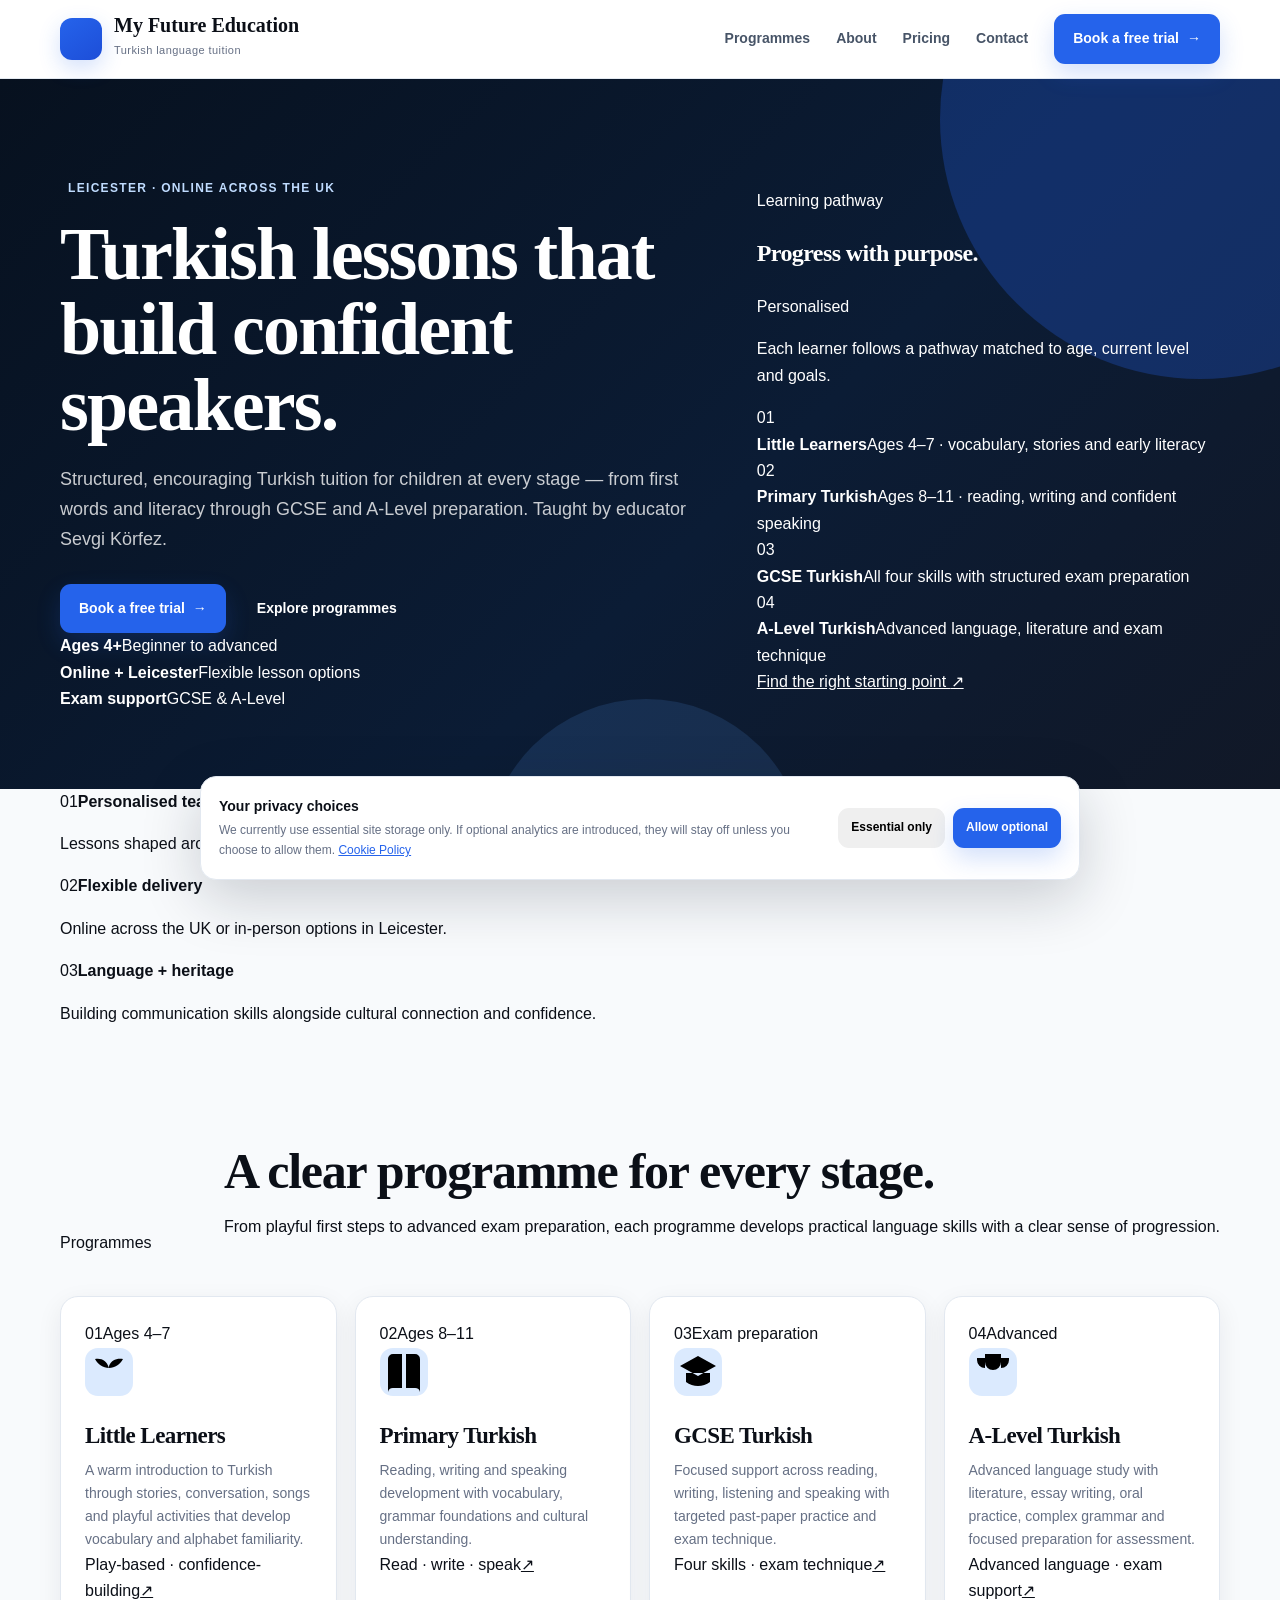
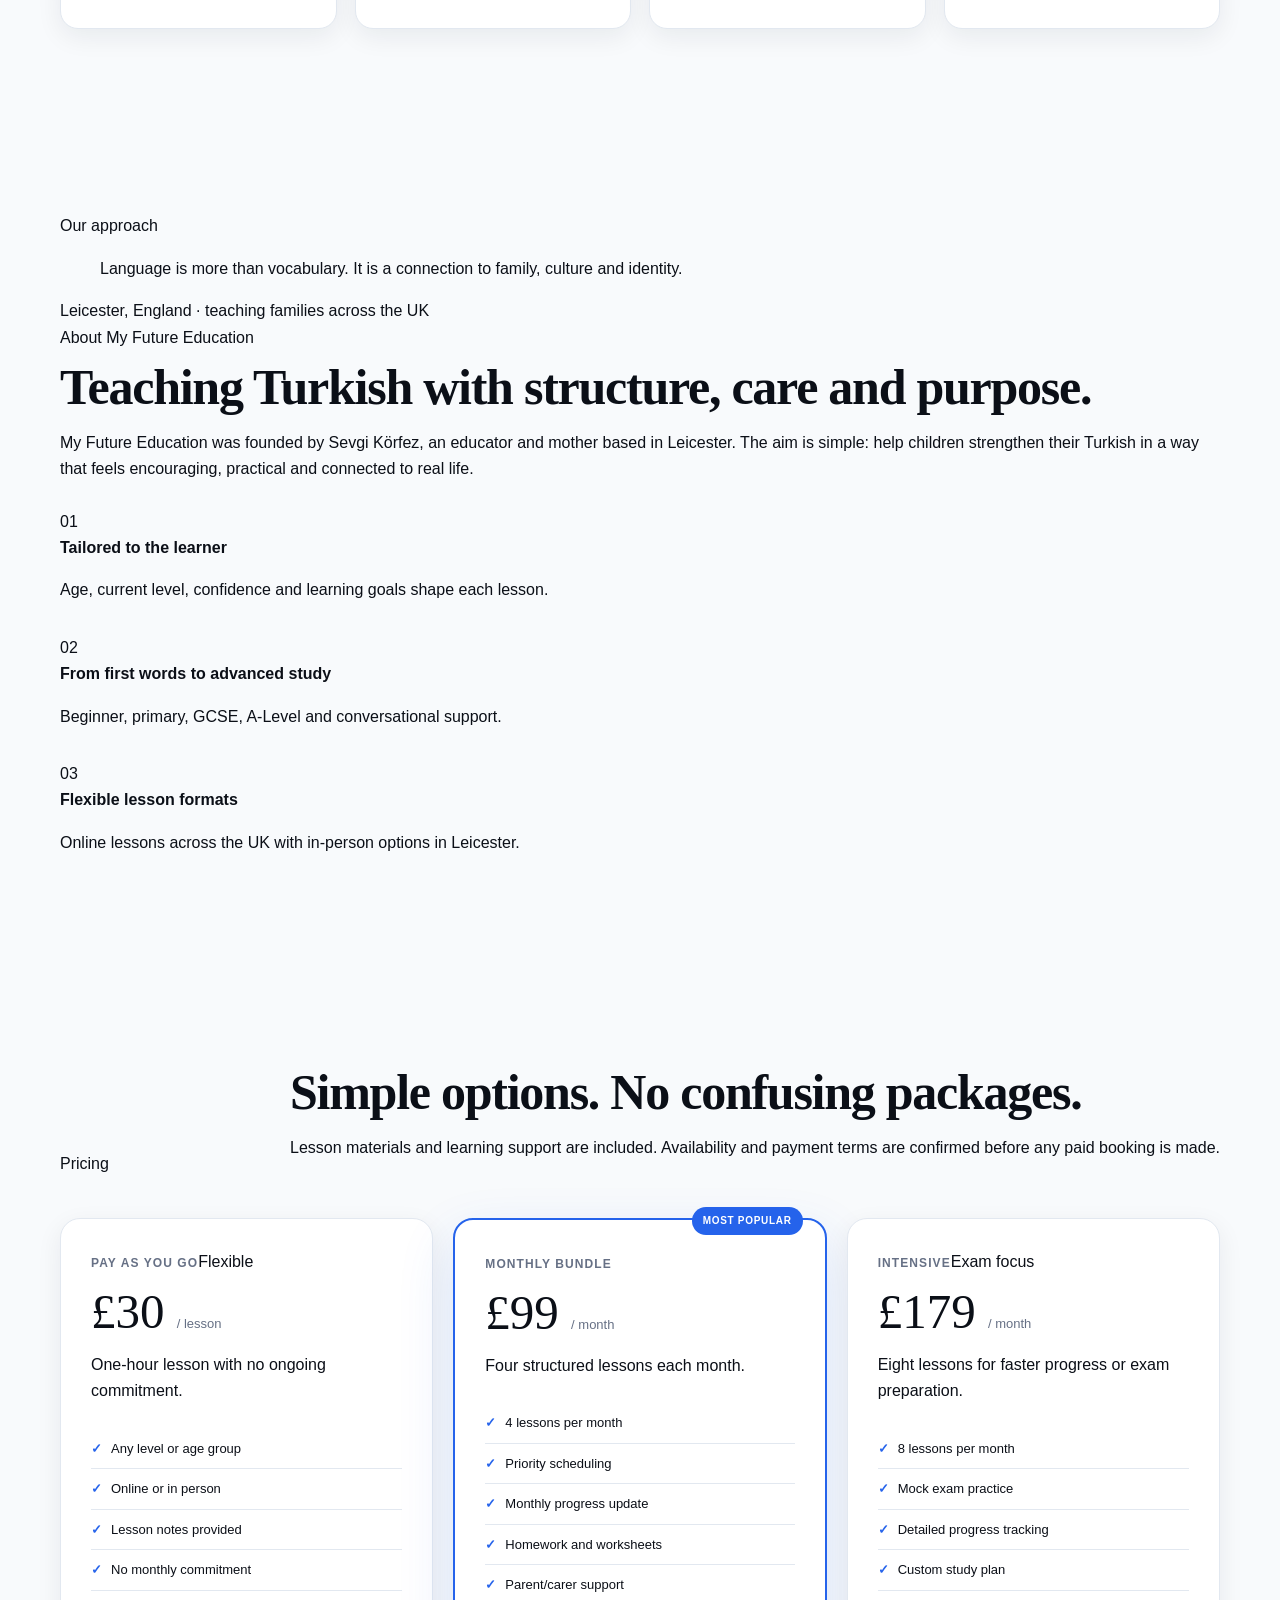
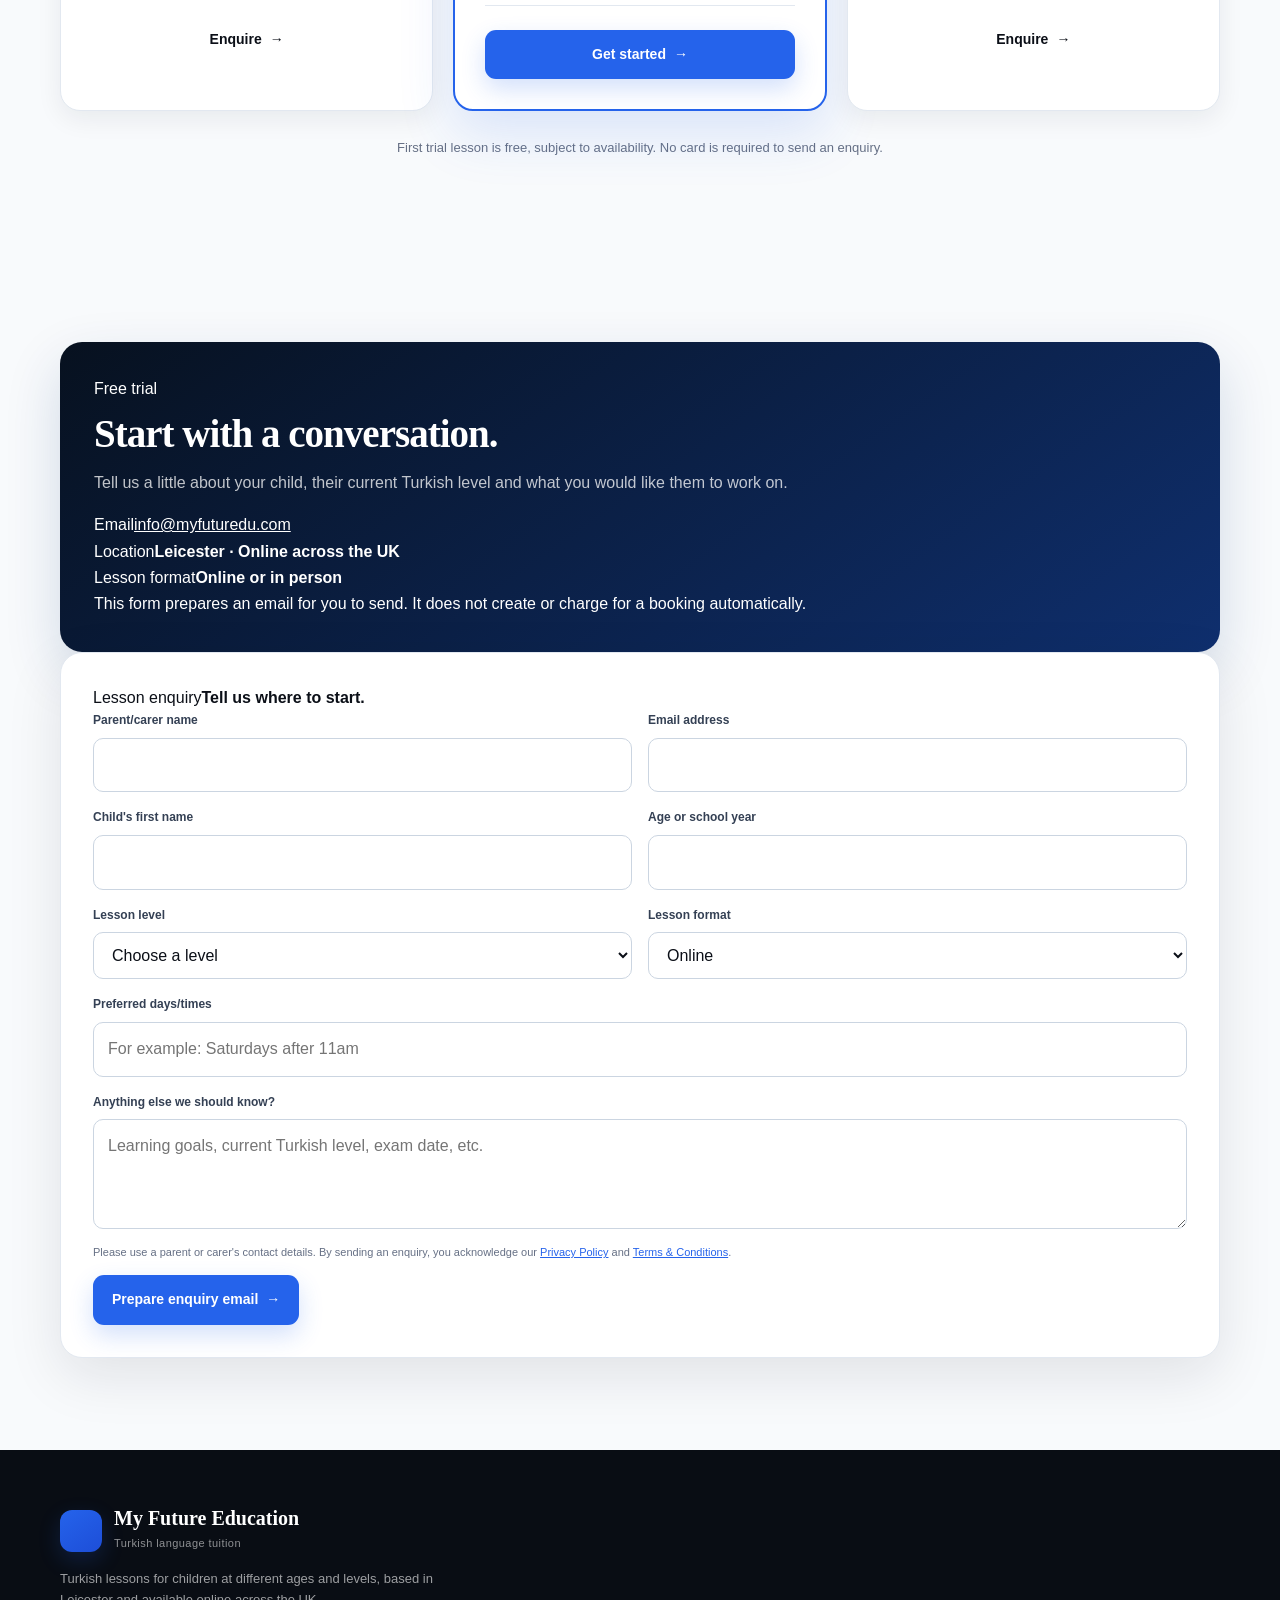
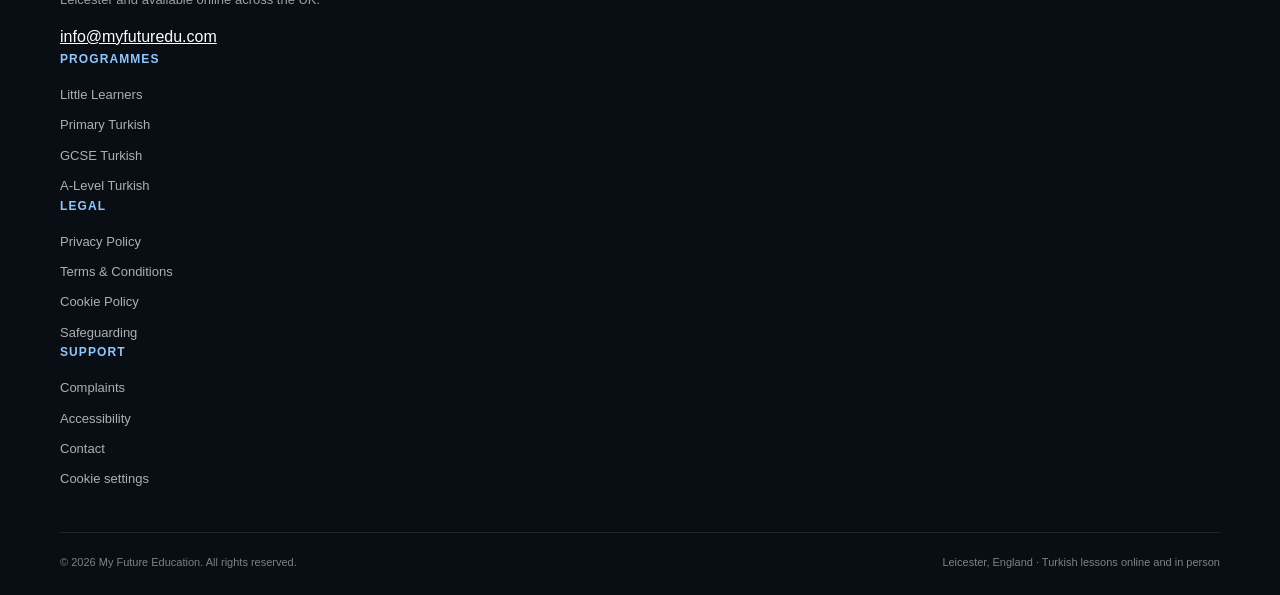
==== commit cbdeb910: "Rebuild homepage with professional education UI" ====
--- a/index.html
+++ b/index.html
@@ -4,7 +4,7 @@
   <meta charset="utf-8">
   <meta name="viewport" content="width=device-width,initial-scale=1">
   <title>My Future Education | Turkish Lessons for Children</title>
-  <meta name="description" content="Turkish lessons for children in Leicester and online across the UK, from playful beginners through GCSE and A-Level preparation.">
+  <meta name="description" content="Professional Turkish lessons for children in Leicester and online across the UK, from early learners through GCSE and A-Level preparation.">
   <link rel="canonical" href="https://myfuturedu.com/">
   <link rel="stylesheet" href="site.css">
 </head>
@@ -13,120 +13,201 @@
 <header class="site-header">
   <div class="container nav">
     <a class="brand" href="index.html" aria-label="My Future Education home">
-      <span class="brand-mark" aria-hidden="true">☾</span>
-      <span class="brand-copy"><strong>My Future Education</strong><span>Turkish lessons for children</span></span>
+      <span class="brand-mark" aria-hidden="true"><span class="brand-moon"></span></span>
+      <span class="brand-copy"><strong>My Future Education</strong><span>Turkish language tuition</span></span>
     </a>
-    <button class="menu-button" aria-expanded="false" aria-label="Open menu">☰</button>
+    <button class="menu-button" aria-expanded="false" aria-label="Open navigation"><span></span><span></span></button>
     <nav class="nav-links" aria-label="Main navigation">
-      <a href="#courses">Courses</a><a href="#about">About</a><a href="#pricing">Pricing</a><a href="#enquiry">Contact</a>
-      <a class="button button-primary" href="#enquiry">Book a free trial</a>
+      <a href="#courses">Programmes</a>
+      <a href="#about">About</a>
+      <a href="#pricing">Pricing</a>
+      <a href="#enquiry">Contact</a>
+      <a class="button button-primary nav-cta" href="#enquiry">Book a free trial <span aria-hidden="true">→</span></a>
     </nav>
   </div>
 </header>
 
 <main id="main">
 <section class="hero">
+  <div class="hero-grid-lines" aria-hidden="true"></div>
+  <div class="hero-orb hero-orb-one" aria-hidden="true"></div>
+  <div class="hero-orb hero-orb-two" aria-hidden="true"></div>
   <div class="container hero-grid">
-    <div>
-      <div class="eyebrow">🇹🇷 Leicester, England · Online &amp; in person</div>
-      <h1>Help your child grow up <em>confident in Turkish.</em></h1>
-      <p class="hero-lead">Warm, structured Turkish lessons for children of all ages and levels — from playful beginners to GCSE and A-Level preparation. Taught by educator Sevgi Körfez.</p>
+    <div class="hero-copy" data-reveal="hero">
+      <div class="eyebrow"><span class="eyebrow-dot"></span> Leicester · Online across the UK</div>
+      <h1>Turkish lessons that build <span>confident speakers.</span></h1>
+      <p class="hero-lead">Structured, encouraging Turkish tuition for children at every stage — from first words and literacy through GCSE and A-Level preparation. Taught by educator Sevgi Körfez.</p>
       <div class="hero-actions">
-        <a class="button button-primary" href="#enquiry">Book a free trial</a>
-        <a class="button button-secondary" href="#courses">Explore courses</a>
-      </div>
-      <div class="trust-row">
-        <span class="trust-chip">Ages 4+</span><span class="trust-chip">Online across the UK</span><span class="trust-chip">Leicester in-person lessons</span><span class="trust-chip">GCSE &amp; A-Level support</span>
-      </div>
-    </div>
-    <aside class="path-card" aria-label="Lesson pathways">
-      <h2>A clear path for every learner</h2>
-      <p>Lessons are adapted to age, confidence and goals rather than forcing every child through the same programme.</p>
-      <div class="path-list">
-        <div class="path-item"><div class="path-icon">🌱</div><div><strong>Little Learners</strong><span>Ages 4–7 · first words, stories and songs</span></div></div>
-        <div class="path-item"><div class="path-icon">📚</div><div><strong>Primary Turkish</strong><span>Ages 8–11 · reading, writing and speaking</span></div></div>
-        <div class="path-item"><div class="path-icon">🎓</div><div><strong>GCSE Turkish</strong><span>Reading, writing, listening and speaking</span></div></div>
-        <div class="path-item"><div class="path-icon">🏆</div><div><strong>A-Level Turkish</strong><span>Advanced language and exam preparation</span></div></div>
-      </div>
-      <a class="button button-primary" href="#enquiry">Tell us what your child needs →</a>
+        <a class="button button-primary button-large" href="#enquiry">Book a free trial <span aria-hidden="true">→</span></a>
+        <a class="button button-ghost button-large" href="#courses">Explore programmes</a>
+      </div>
+      <div class="hero-facts" aria-label="Lesson information">
+        <div><strong>Ages 4+</strong><span>Beginner to advanced</span></div>
+        <div><strong>Online + Leicester</strong><span>Flexible lesson options</span></div>
+        <div><strong>Exam support</strong><span>GCSE &amp; A-Level</span></div>
+      </div>
+    </div>
+
+    <aside class="learning-card" aria-label="Learning pathway" data-reveal="hero-card">
+      <div class="learning-card-top">
+        <div><span class="mini-label">Learning pathway</span><h2>Progress with purpose.</h2></div>
+        <span class="status-pill"><span></span> Personalised</span>
+      </div>
+      <p class="learning-intro">Each learner follows a pathway matched to age, current level and goals.</p>
+      <div class="pathway">
+        <div class="path-step">
+          <span class="step-number">01</span>
+          <div><strong>Little Learners</strong><span>Ages 4–7 · vocabulary, stories and early literacy</span></div>
+        </div>
+        <div class="path-step">
+          <span class="step-number">02</span>
+          <div><strong>Primary Turkish</strong><span>Ages 8–11 · reading, writing and confident speaking</span></div>
+        </div>
+        <div class="path-step">
+          <span class="step-number">03</span>
+          <div><strong>GCSE Turkish</strong><span>All four skills with structured exam preparation</span></div>
+        </div>
+        <div class="path-step">
+          <span class="step-number">04</span>
+          <div><strong>A-Level Turkish</strong><span>Advanced language, literature and exam technique</span></div>
+        </div>
+      </div>
+      <a class="learning-link" href="#enquiry">Find the right starting point <span aria-hidden="true">↗</span></a>
     </aside>
   </div>
 </section>
 
-<div class="intro-strip">
-  <div class="container intro-grid">
-    <div class="intro-item"><strong>Personalised teaching</strong><span>At the learner's pace and level</span></div>
-    <div class="intro-item"><strong>Flexible delivery</strong><span>Online or in person in Leicester</span></div>
-    <div class="intro-item"><strong>Language + heritage</strong><span>Confidence, culture and communication</span></div>
-  </div>
-</div>
-
-<section class="section" id="courses">
+<section class="trust-strip" aria-label="Why families choose My Future Education">
+  <div class="container trust-grid">
+    <div data-reveal><span class="trust-index">01</span><strong>Personalised teaching</strong><p>Lessons shaped around the learner, not a one-size-fits-all programme.</p></div>
+    <div data-reveal><span class="trust-index">02</span><strong>Flexible delivery</strong><p>Online across the UK or in-person options in Leicester.</p></div>
+    <div data-reveal><span class="trust-index">03</span><strong>Language + heritage</strong><p>Building communication skills alongside cultural connection and confidence.</p></div>
+  </div>
+</section>
+
+<section class="section courses-section" id="courses">
   <div class="container">
-    <div class="section-head"><div class="section-head-copy"><div class="eyebrow eyebrow-dark">Our programmes</div><h2>Courses for every stage.</h2><p class="section-lead">From first letters to full exam preparation, lessons are tailored to your child's pace, confidence and goals.</p></div></div>
+    <div class="section-head" data-reveal>
+      <div class="section-kicker">Programmes</div>
+      <div class="section-title-wrap"><h2>A clear programme for every stage.</h2><p>From playful first steps to advanced exam preparation, each programme develops practical language skills with a clear sense of progression.</p></div>
+    </div>
+
     <div class="course-grid">
-      <article class="course-card"><div class="course-icon">🌱</div><div class="course-tag">Beginners · Ages 4–7</div><h3>Little Learners</h3><p>A playful introduction to Turkish through songs, stories and games, building early vocabulary and alphabet recognition.</p><div class="course-meta">Play-based · confidence-building</div></article>
-      <article class="course-card"><div class="course-icon">📚</div><div class="course-tag">Primary · Ages 8–11</div><h3>Primary Turkish</h3><p>Reading, writing and speaking skills with grammar foundations, vocabulary building and cultural understanding.</p><div class="course-meta">Reading · writing · speaking</div></article>
-      <article class="course-card"><div class="course-icon">🎓</div><div class="course-tag">Exam preparation</div><h3>GCSE Turkish</h3><p>Structured preparation across reading, writing, listening and speaking, including targeted past-paper practice.</p><div class="course-meta">All four skills · exam technique</div></article>
-      <article class="course-card"><div class="course-icon">🏆</div><div class="course-tag">Advanced</div><h3>A-Level Turkish</h3><p>Advanced exam preparation covering literature, essay writing, oral practice and complex grammar.</p><div class="course-meta">Advanced language · exam support</div></article>
-    </div>
-  </div>
-</section>
-
-<section class="section section-soft" id="about">
-  <div class="container split">
-    <div class="about-visual"><small>About My Future Education</small><blockquote>Language is more than vocabulary — it is a child's connection to family, culture and identity.</blockquote><p>Based in Leicester · teaching families across the UK</p></div>
-    <div class="feature-panel">
-      <div class="eyebrow eyebrow-dark">Teaching Turkish with heart</div>
-      <h2>Supporting language, confidence and heritage.</h2>
-      <p class="section-lead">My Future Education was founded by Sevgi Körfez, an educator and mother based in Leicester. The aim is simple: help children maintain and strengthen their connection to Turkish language and culture with joy, structure and care.</p>
+      <article class="course-card course-card-wide" data-reveal>
+        <div class="course-card-top"><span class="course-number">01</span><span class="course-level">Ages 4–7</span></div>
+        <div class="course-icon" aria-hidden="true"><svg viewBox="0 0 24 24"><path d="M12 21V10m0 0C9 10 6.5 8.2 5 5.5 8.4 5 10.8 6.2 12 10Zm0 0c3 0 5.5-1.8 7-4.5-3.4-.5-5.8.7-7 3.5Z"/></svg></div>
+        <h3>Little Learners</h3>
+        <p>A warm introduction to Turkish through stories, conversation, songs and playful activities that develop vocabulary and alphabet familiarity.</p>
+        <div class="course-footer"><span>Play-based · confidence-building</span><a href="#enquiry" aria-label="Enquire about Little Learners">↗</a></div>
+      </article>
+
+      <article class="course-card" data-reveal>
+        <div class="course-card-top"><span class="course-number">02</span><span class="course-level">Ages 8–11</span></div>
+        <div class="course-icon" aria-hidden="true"><svg viewBox="0 0 24 24"><path d="M4 5.5A2.5 2.5 0 0 1 6.5 3H11v17H6.5A2.5 2.5 0 0 0 4 22V5.5Zm16 0A2.5 2.5 0 0 0 17.5 3H13v17h4.5A2.5 2.5 0 0 1 20 22V5.5Z"/></svg></div>
+        <h3>Primary Turkish</h3>
+        <p>Reading, writing and speaking development with vocabulary, grammar foundations and cultural understanding.</p>
+        <div class="course-footer"><span>Read · write · speak</span><a href="#enquiry" aria-label="Enquire about Primary Turkish">↗</a></div>
+      </article>
+
+      <article class="course-card course-card-dark" data-reveal>
+        <div class="course-card-top"><span class="course-number">03</span><span class="course-level">Exam preparation</span></div>
+        <div class="course-icon" aria-hidden="true"><svg viewBox="0 0 24 24"><path d="m3 9 9-5 9 5-9 5-9-5Zm3 3.5V17c3.5 2.7 8.5 2.7 12 0v-4.5"/></svg></div>
+        <h3>GCSE Turkish</h3>
+        <p>Focused support across reading, writing, listening and speaking with targeted past-paper practice and exam technique.</p>
+        <div class="course-footer"><span>Four skills · exam technique</span><a href="#enquiry" aria-label="Enquire about GCSE Turkish">↗</a></div>
+      </article>
+
+      <article class="course-card course-card-wide course-card-blue" data-reveal>
+        <div class="course-card-top"><span class="course-number">04</span><span class="course-level">Advanced</span></div>
+        <div class="course-icon" aria-hidden="true"><svg viewBox="0 0 24 24"><path d="M8 3h8v4a4 4 0 0 1-8 0V3Zm0 2H4v1a4 4 0 0 0 4 4m8-5h4v1a4 4 0 0 1-4 4M12 11v5m-4 5h8m-6-5h4"/></svg></div>
+        <h3>A-Level Turkish</h3>
+        <p>Advanced language study with literature, essay writing, oral practice, complex grammar and focused preparation for assessment.</p>
+        <div class="course-footer"><span>Advanced language · exam support</span><a href="#enquiry" aria-label="Enquire about A-Level Turkish">↗</a></div>
+      </article>
+    </div>
+  </div>
+</section>
+
+<section class="section about-section" id="about">
+  <div class="container about-grid">
+    <div class="about-statement" data-reveal>
+      <span class="section-kicker light">Our approach</span>
+      <blockquote>Language is more than vocabulary. It is a connection to family, culture and identity.</blockquote>
+      <div class="about-location"><span></span> Leicester, England · teaching families across the UK</div>
+    </div>
+    <div class="about-copy" data-reveal>
+      <span class="section-kicker">About My Future Education</span>
+      <h2>Teaching Turkish with structure, care and purpose.</h2>
+      <p>My Future Education was founded by Sevgi Körfez, an educator and mother based in Leicester. The aim is simple: help children strengthen their Turkish in a way that feels encouraging, practical and connected to real life.</p>
       <div class="feature-list">
-        <div class="feature"><div class="feature-check">✓</div><div><strong>Experienced Turkish language teaching</strong><span>Lessons adapted to age, level and individual learning needs.</span></div></div>
-        <div class="feature"><div class="feature-check">✓</div><div><strong>From age 4 to advanced study</strong><span>Beginner, primary, GCSE, A-Level and conversational support.</span></div></div>
-        <div class="feature"><div class="feature-check">✓</div><div><strong>Online and Leicester-based options</strong><span>Flexible lessons for families locally and across the UK.</span></div></div>
-        <div class="feature"><div class="feature-check">✓</div><div><strong>Exam-focused support where needed</strong><span>Structured preparation without losing the joy of learning the language.</span></div></div>
-      </div>
-    </div>
-  </div>
-</section>
-
-<section class="section" id="pricing">
+        <div class="feature-row"><span class="feature-icon">01</span><div><strong>Tailored to the learner</strong><p>Age, current level, confidence and learning goals shape each lesson.</p></div></div>
+        <div class="feature-row"><span class="feature-icon">02</span><div><strong>From first words to advanced study</strong><p>Beginner, primary, GCSE, A-Level and conversational support.</p></div></div>
+        <div class="feature-row"><span class="feature-icon">03</span><div><strong>Flexible lesson formats</strong><p>Online lessons across the UK with in-person options in Leicester.</p></div></div>
+      </div>
+    </div>
+  </div>
+</section>
+
+<section class="section pricing-section" id="pricing">
   <div class="container">
-    <div class="section-head"><div class="section-head-copy"><div class="eyebrow eyebrow-dark">Transparent pricing</div><h2>Choose the rhythm that works for your family.</h2><p class="section-lead">Lesson materials and learning support are included. Final availability and any payment terms are confirmed before a paid booking is made.</p></div></div>
+    <div class="section-head" data-reveal>
+      <div class="section-kicker">Pricing</div>
+      <div class="section-title-wrap"><h2>Simple options. No confusing packages.</h2><p>Lesson materials and learning support are included. Availability and payment terms are confirmed before any paid booking is made.</p></div>
+    </div>
     <div class="pricing-grid">
-      <article class="price-card"><div class="price-tier">Pay as you go</div><div class="price">£30 <small>/ 1-hour lesson</small></div><p class="price-note">Flexible one-off lessons.</p><ul><li>Any level or age group</li><li>Online or in person</li><li>Lesson notes provided</li><li>No ongoing commitment</li></ul><a class="button button-secondary" href="#enquiry">Enquire</a></article>
-      <article class="price-card featured"><div class="popular">Most popular</div><div class="price-tier">Monthly bundle</div><div class="price">£99 <small>/ month</small></div><p class="price-note">4 lessons per month.</p><ul><li>4 lessons per month</li><li>Priority scheduling</li><li>Monthly progress update</li><li>Homework and worksheets</li><li>Parent/carer support</li></ul><a class="button button-primary" href="#enquiry">Get started</a></article>
-      <article class="price-card"><div class="price-tier">Intensive</div><div class="price">£179 <small>/ month</small></div><p class="price-note">8 lessons per month.</p><ul><li>8 lessons per month</li><li>Ideal for exam preparation</li><li>Mock exam practice</li><li>Detailed progress tracking</li><li>Custom study plan</li></ul><a class="button button-secondary" href="#enquiry">Enquire</a></article>
-    </div>
-    <p class="trial-note">First trial lesson is free, subject to availability. No card is required to send an enquiry.</p>
-  </div>
-</section>
-
-<section class="section section-soft" id="enquiry">
-  <div class="container enquiry-wrap">
+      <article class="price-card" data-reveal>
+        <div class="price-head"><span class="price-tier">Pay as you go</span><span class="price-badge">Flexible</span></div>
+        <div class="price">£30 <small>/ lesson</small></div>
+        <p>One-hour lesson with no ongoing commitment.</p>
+        <ul><li>Any level or age group</li><li>Online or in person</li><li>Lesson notes provided</li><li>No monthly commitment</li></ul>
+        <a class="button button-outline" href="#enquiry">Enquire <span aria-hidden="true">→</span></a>
+      </article>
+      <article class="price-card featured" data-reveal>
+        <div class="price-head"><span class="price-tier">Monthly bundle</span><span class="price-badge popular">Most popular</span></div>
+        <div class="price">£99 <small>/ month</small></div>
+        <p>Four structured lessons each month.</p>
+        <ul><li>4 lessons per month</li><li>Priority scheduling</li><li>Monthly progress update</li><li>Homework and worksheets</li><li>Parent/carer support</li></ul>
+        <a class="button button-primary" href="#enquiry">Get started <span aria-hidden="true">→</span></a>
+      </article>
+      <article class="price-card" data-reveal>
+        <div class="price-head"><span class="price-tier">Intensive</span><span class="price-badge">Exam focus</span></div>
+        <div class="price">£179 <small>/ month</small></div>
+        <p>Eight lessons for faster progress or exam preparation.</p>
+        <ul><li>8 lessons per month</li><li>Mock exam practice</li><li>Detailed progress tracking</li><li>Custom study plan</li></ul>
+        <a class="button button-outline" href="#enquiry">Enquire <span aria-hidden="true">→</span></a>
+      </article>
+    </div>
+    <p class="trial-note" data-reveal>First trial lesson is free, subject to availability. No card is required to send an enquiry.</p>
+  </div>
+</section>
+
+<section class="section enquiry-section" id="enquiry">
+  <div class="container enquiry-shell" data-reveal>
     <div class="contact-card">
-      <div class="eyebrow">Book a lesson</div>
-      <h2>Start with a free trial.</h2>
-      <p>Tell us a little about your child and what you would like them to work on. This form prepares an email for you to send — it does not create a paid booking automatically.</p>
-      <div class="contact-lines">
-        <div class="contact-line"><strong>Email</strong><a href="mailto:info@myfuturedu.com">info@myfuturedu.com</a></div>
-        <div class="contact-line"><strong>Location</strong><span>Leicester, England · online across the UK</span></div>
-        <div class="contact-line"><strong>Typical lesson options</strong><span>Online or in person · availability confirmed individually</span></div>
-      </div>
+      <span class="section-kicker light">Free trial</span>
+      <h2>Start with a conversation.</h2>
+      <p>Tell us a little about your child, their current Turkish level and what you would like them to work on.</p>
+      <div class="contact-list">
+        <div><span>Email</span><a href="mailto:info@myfuturedu.com">info@myfuturedu.com</a></div>
+        <div><span>Location</span><strong>Leicester · Online across the UK</strong></div>
+        <div><span>Lesson format</span><strong>Online or in person</strong></div>
+      </div>
+      <div class="contact-note">This form prepares an email for you to send. It does not create or charge for a booking automatically.</div>
     </div>
     <form class="form-card" id="lesson-enquiry">
+      <div class="form-intro"><span>Lesson enquiry</span><strong>Tell us where to start.</strong></div>
       <div class="form-grid">
         <div class="field"><label for="parent">Parent/carer name</label><input id="parent" name="parent" required autocomplete="name"></div>
         <div class="field"><label for="email">Email address</label><input id="email" name="email" required type="email" autocomplete="email"></div>
         <div class="field"><label for="child">Child's first name</label><input id="child" name="child" required></div>
         <div class="field"><label for="age">Age or school year</label><input id="age" name="age" required></div>
-        <div class="field"><label for="level">Lesson level</label><select id="level" name="level" required><option value="">Choose…</option><option>Little Learners (4–7)</option><option>Primary Turkish (8–11)</option><option>GCSE Turkish</option><option>A-Level Turkish</option><option>Conversational Turkish</option><option>Not sure yet</option></select></div>
+        <div class="field"><label for="level">Lesson level</label><select id="level" name="level" required><option value="">Choose a level</option><option>Little Learners (4–7)</option><option>Primary Turkish (8–11)</option><option>GCSE Turkish</option><option>A-Level Turkish</option><option>Conversational Turkish</option><option>Not sure yet</option></select></div>
         <div class="field"><label for="format">Lesson format</label><select id="format" name="format" required><option>Online</option><option>In person in Leicester</option><option>Either</option></select></div>
         <div class="field full"><label for="timing">Preferred days/times</label><input id="timing" name="timing" placeholder="For example: Saturdays after 11am"></div>
         <div class="field full"><label for="message">Anything else we should know?</label><textarea id="message" name="message" placeholder="Learning goals, current Turkish level, exam date, etc."></textarea></div>
       </div>
       <p class="form-consent">Please use a parent or carer's contact details. By sending an enquiry, you acknowledge our <a href="privacy.html">Privacy Policy</a> and <a href="terms.html">Terms &amp; Conditions</a>.</p>
-      <button class="button button-primary" type="submit">Prepare enquiry email →</button>
+      <button class="button button-primary button-submit" type="submit">Prepare enquiry email <span aria-hidden="true">→</span></button>
       <p class="form-status" aria-live="polite"></p>
     </form>
   </div>
@@ -135,22 +216,19 @@
 
 <footer class="site-footer">
   <div class="container">
-    <div class="footer-grid">
-      <div class="footer-brand"><a class="brand" href="index.html"><span class="brand-mark">☾</span><span class="brand-copy"><strong>My Future Education</strong><span>Turkish lessons for children</span></span></a><p>Quality Turkish lessons for children of different ages and levels, based in Leicester and available online across the UK.</p><p><a href="mailto:info@myfuturedu.com">info@myfuturedu.com</a></p></div>
-      <div><div class="footer-heading">Lessons</div><div class="footer-links"><a href="#courses">Little Learners</a><a href="#courses">Primary Turkish</a><a href="#courses">GCSE Turkish</a><a href="#courses">A-Level Turkish</a><a href="#enquiry">Free trial enquiry</a></div></div>
+    <div class="footer-top">
+      <div class="footer-brand"><a class="brand" href="index.html"><span class="brand-mark" aria-hidden="true"><span class="brand-moon"></span></span><span class="brand-copy"><strong>My Future Education</strong><span>Turkish language tuition</span></span></a><p>Turkish lessons for children at different ages and levels, based in Leicester and available online across the UK.</p><a class="footer-email" href="mailto:info@myfuturedu.com">info@myfuturedu.com</a></div>
+      <div><div class="footer-heading">Programmes</div><div class="footer-links"><a href="#courses">Little Learners</a><a href="#courses">Primary Turkish</a><a href="#courses">GCSE Turkish</a><a href="#courses">A-Level Turkish</a></div></div>
       <div><div class="footer-heading">Legal</div><div class="footer-links"><a href="privacy.html">Privacy Policy</a><a href="terms.html">Terms &amp; Conditions</a><a href="cookies.html">Cookie Policy</a><a href="safeguarding.html">Safeguarding</a></div></div>
-      <div><div class="footer-heading">Support</div><div class="footer-links"><a href="complaints.html">Complaints</a><a href="accessibility.html">Accessibility</a><a href="mailto:info@myfuturedu.com">Contact us</a><a href="#" data-cookie-settings>Cookie settings</a></div></div>
+      <div><div class="footer-heading">Support</div><div class="footer-links"><a href="complaints.html">Complaints</a><a href="accessibility.html">Accessibility</a><a href="#enquiry">Contact</a><a href="#" data-cookie-settings>Cookie settings</a></div></div>
     </div>
     <div class="footer-bottom"><span>© <span data-year></span> My Future Education. All rights reserved.</span><span>Leicester, England · Turkish lessons online and in person</span></div>
   </div>
 </footer>
 
 <div class="cookie-banner" role="dialog" aria-label="Cookie choices">
-  <div class="cookie-inner"><div class="cookie-copy"><strong>Your privacy choices</strong><span>We currently use essential site storage only. If optional analytics are introduced, they will stay off unless you choose to allow them. <a href="cookies.html">Cookie Policy</a></span></div><div class="cookie-actions"><button class="button button-secondary button-small" data-cookie-choice="essential">Essential only</button><button class="button button-primary button-small" data-cookie-choice="optional">Allow optional</button></div></div>
+  <div class="cookie-inner"><div class="cookie-copy"><strong>Your privacy choices</strong><span>We currently use essential site storage only. If optional analytics are introduced, they will stay off unless you choose to allow them. <a href="cookies.html">Cookie Policy</a></span></div><div class="cookie-actions"><button class="button button-outline button-small" data-cookie-choice="essential">Essential only</button><button class="button button-primary button-small" data-cookie-choice="optional">Allow optional</button></div></div>
 </div>
 <script src="site.js"></script>
-<script>
-document.querySelectorAll("[data-cookie-settings]").forEach(function(a){a.addEventListener("click",function(e){e.preventDefault();document.querySelector(".cookie-banner").classList.add("show")})});
-</script>
 </body>
 </html>
--- a/site.css
+++ b/site.css
@@ -1,269 +1 @@
-:root{
-  --blue:#146CFF;
-  --blue-dark:#0B4FD8;
-  --blue-deep:#062D78;
-  --blue-soft:#EAF2FF;
-  --ink:#060A10;
-  --navy:#08182D;
-  --muted:#667085;
-  --bg:#F7F9FC;
-  --surface:#FFFFFF;
-  --line:#DFE6EF;
-  --line-dark:#20334E;
-  --green:#1F9D68;
-  --shadow:0 20px 60px rgba(6,10,16,.09);
-  --shadow-blue:0 18px 45px rgba(20,108,255,.18);
-  --radius:24px;
-}
-*{box-sizing:border-box}
-html{scroll-behavior:smooth}
-body{margin:0;font-family:Inter,ui-sans-serif,-apple-system,BlinkMacSystemFont,"Segoe UI",sans-serif;color:var(--ink);background:var(--surface);line-height:1.65;-webkit-font-smoothing:antialiased}
-body.menu-open{overflow:hidden}
-a{color:inherit}
-button,input,select,textarea{font:inherit}
-button,a{touch-action:manipulation}
-img,svg{max-width:100%}
-.container{width:min(1180px,calc(100% - 44px));margin:auto}
-h1,h2,h3{font-family:Manrope,Inter,sans-serif;letter-spacing:-.045em;margin-top:0}
-:focus-visible{outline:3px solid rgba(20,108,255,.32);outline-offset:3px}
-.skip-link{position:absolute;left:-9999px;top:10px;z-index:200;background:#fff;color:#000;padding:10px 14px;border-radius:10px;border:1px solid var(--line)}
-.skip-link:focus{left:10px}
-
-.site-header{position:sticky;top:0;z-index:50;background:rgba(255,255,255,.9);backdrop-filter:blur(18px);border-bottom:1px solid rgba(223,230,239,.9)}
-.nav{height:78px;display:flex;align-items:center;justify-content:space-between;gap:28px}
-.brand{display:flex;align-items:center;gap:12px;text-decoration:none;min-width:max-content}
-.brand-mark{width:42px;height:42px;border-radius:13px;background:linear-gradient(145deg,var(--blue),#0054D9);display:grid;place-items:center;color:#fff;font-family:Manrope,sans-serif;font-size:13px;font-weight:800;letter-spacing:-.03em;box-shadow:0 10px 24px rgba(20,108,255,.22)}
-.brand-copy strong{font-family:Manrope,Inter,sans-serif;font-size:18px;font-weight:800;display:block;line-height:1.05;letter-spacing:-.035em}
-.brand-copy span{font-size:11px;color:var(--muted);letter-spacing:.02em}
-.nav-links{display:flex;align-items:center;gap:26px}
-.nav-links>a:not(.button){text-decoration:none;font-size:13px;font-weight:700;color:#344054;transition:color .18s ease}
-.nav-links>a:not(.button):hover{color:var(--blue)}
-.menu-button{display:none;width:42px;height:42px;border:1px solid var(--line);background:#fff;border-radius:12px;padding:10px;cursor:pointer}
-.menu-button span{display:block;width:100%;height:2px;background:var(--ink);margin:4px 0;border-radius:999px}
-
-.button{display:inline-flex;align-items:center;justify-content:center;gap:8px;border-radius:12px;padding:12px 18px;border:1px solid transparent;text-decoration:none;font-weight:800;font-size:13px;cursor:pointer;transition:transform .18s ease,box-shadow .18s ease,background .18s ease,border-color .18s ease}
-.button:hover{transform:translateY(-2px)}
-.button-primary{background:var(--blue);color:#fff;box-shadow:0 10px 24px rgba(20,108,255,.2)}
-.button-primary:hover{background:var(--blue-dark);box-shadow:var(--shadow-blue)}
-.button-secondary{background:#fff;color:var(--ink);border-color:var(--line)}
-.button-secondary:hover{border-color:#B8C5D8;box-shadow:0 10px 28px rgba(6,10,16,.06)}
-.button-light{background:#fff;color:var(--blue)}
-.button-large{padding:14px 21px;border-radius:13px}
-.button-small{padding:9px 12px;font-size:12px}
-
-.hero{position:relative;overflow:hidden;padding:92px 0 80px;background:linear-gradient(180deg,#FBFDFF 0%,#F2F6FC 100%);border-bottom:1px solid var(--line)}
-.hero:before{content:"";position:absolute;inset:0;background-image:linear-gradient(rgba(20,108,255,.035) 1px,transparent 1px),linear-gradient(90deg,rgba(20,108,255,.035) 1px,transparent 1px);background-size:48px 48px;mask-image:linear-gradient(to bottom,black,transparent 78%);pointer-events:none}
-.hero-orb{position:absolute;border-radius:999px;filter:blur(2px);pointer-events:none}
-.hero-orb-one{width:540px;height:540px;right:-190px;top:-180px;background:radial-gradient(circle,rgba(20,108,255,.18),rgba(20,108,255,0) 68%)}
-.hero-orb-two{width:360px;height:360px;left:35%;bottom:-240px;background:radial-gradient(circle,rgba(20,108,255,.11),rgba(20,108,255,0) 70%)}
-.hero-grid{position:relative;z-index:1;display:grid;grid-template-columns:minmax(0,1.1fr) minmax(360px,.9fr);gap:74px;align-items:center}
-.hero-copy{max-width:720px}
-.eyebrow{display:inline-flex;align-items:center;gap:9px;font-size:11px;font-weight:800;letter-spacing:.1em;text-transform:uppercase;color:var(--blue)}
-.eyebrow-dot{width:7px;height:7px;border-radius:50%;background:currentColor;box-shadow:0 0 0 5px rgba(20,108,255,.09)}
-.eyebrow-dark{color:var(--blue)}
-h1{font-size:clamp(48px,6.4vw,78px);line-height:.99;margin:20px 0 24px;max-width:820px}
-h1 span{color:var(--blue)}
-.hero-lead{font-size:18px;line-height:1.75;max-width:660px;color:#516072;margin:0 0 31px}
-.hero-actions{display:flex;gap:12px;flex-wrap:wrap}
-.hero-proof{display:grid;grid-template-columns:repeat(3,1fr);gap:1px;margin-top:44px;background:var(--line);border:1px solid var(--line);border-radius:16px;overflow:hidden;max-width:720px}
-.hero-proof>div{background:rgba(255,255,255,.82);padding:17px 18px;min-width:0}
-.hero-proof strong{display:block;font-size:13px;font-weight:800;color:var(--ink)}
-.hero-proof span{display:block;font-size:11px;color:var(--muted);margin-top:3px;line-height:1.4}
-
-.learning-panel{background:linear-gradient(160deg,#07111F 0%,#0A1B32 100%);color:#fff;border:1px solid #152A45;border-radius:28px;padding:30px;box-shadow:0 32px 80px rgba(5,14,27,.22);position:relative;overflow:hidden}
-.learning-panel:after{content:"";position:absolute;width:240px;height:240px;right:-100px;top:-90px;background:radial-gradient(circle,rgba(20,108,255,.34),transparent 68%);border-radius:50%;pointer-events:none}
-.panel-topline{position:relative;z-index:1;display:flex;align-items:center;justify-content:space-between;gap:16px;margin-bottom:18px;font-size:11px;font-weight:800;text-transform:uppercase;letter-spacing:.09em;color:#91A5BF}
-.status-pill{color:#D8E7FF;background:rgba(20,108,255,.18);border:1px solid rgba(83,145,255,.26);padding:6px 9px;border-radius:999px}
-.learning-panel h2{position:relative;z-index:1;font-size:31px;line-height:1.08;margin:0 0 12px;max-width:410px}
-.learning-panel>p{position:relative;z-index:1;color:#AAB8CA;font-size:13px;margin:0 0 22px;max-width:430px}
-.path-list{position:relative;z-index:1;display:grid;gap:9px}
-.path-item{display:grid;grid-template-columns:42px 1fr;gap:12px;align-items:center;padding:13px;border:1px solid rgba(255,255,255,.09);border-radius:14px;background:rgba(255,255,255,.035);transition:background .18s ease,border-color .18s ease}
-.path-item:hover{background:rgba(255,255,255,.065);border-color:rgba(83,145,255,.28)}
-.path-number{width:38px;height:38px;display:grid;place-items:center;border-radius:11px;background:rgba(20,108,255,.16);color:#82B2FF;font-size:11px;font-weight:800}
-.path-item strong{display:block;font-size:13px;color:#fff}
-.path-item div span{display:block;font-size:11px;color:#91A3B8;margin-top:2px;line-height:1.4}
-.panel-link{position:relative;z-index:1;display:flex;align-items:center;justify-content:space-between;margin-top:20px;padding-top:18px;border-top:1px solid rgba(255,255,255,.1);color:#fff;text-decoration:none;font-size:12px;font-weight:800}
-.panel-link span{font-size:18px;color:#70A8FF;transition:transform .18s ease}
-.panel-link:hover span{transform:translateX(3px)}
-
-.value-strip{background:#fff;border-bottom:1px solid var(--line)}
-.value-grid{display:grid;grid-template-columns:repeat(3,1fr)}
-.value-grid article{padding:27px 30px;border-right:1px solid var(--line)}
-.value-grid article:first-child{padding-left:0}
-.value-grid article:last-child{border-right:0;padding-right:0}
-.value-kicker{display:block;font-size:10px;color:var(--blue);font-weight:800;letter-spacing:.08em;margin-bottom:8px}
-.value-grid strong{display:block;font-family:Manrope,sans-serif;font-size:16px;letter-spacing:-.02em}
-.value-grid p{font-size:12px;color:var(--muted);margin:5px 0 0}
-
-.section{padding:96px 0}
-.section-head{display:flex;align-items:end;justify-content:space-between;gap:30px;margin-bottom:42px}
-.section-head-copy{max-width:720px}
-.section h2{font-size:clamp(36px,4.6vw,56px);line-height:1.02;margin:12px 0 14px}
-.section-lead{color:var(--muted);font-size:15px;line-height:1.75;margin:0;max-width:670px}
-
-.course-grid{display:grid;grid-template-columns:repeat(4,1fr);gap:16px}
-.course-card{background:#fff;border:1px solid var(--line);border-radius:20px;padding:24px;min-height:300px;display:flex;flex-direction:column;box-shadow:0 10px 34px rgba(17,34,56,.035);transition:transform .2s ease,box-shadow .2s ease,border-color .2s ease;position:relative;overflow:hidden}
-.course-card:before{content:"";position:absolute;left:0;top:0;width:100%;height:3px;background:linear-gradient(90deg,var(--blue),rgba(20,108,255,0))}
-.course-card:hover{transform:translateY(-5px);box-shadow:var(--shadow);border-color:#BFD0E8}
-.course-top{display:flex;align-items:center;justify-content:space-between;gap:10px;margin-bottom:28px}
-.course-number{display:grid;place-items:center;width:38px;height:38px;border-radius:11px;background:var(--blue-soft);color:var(--blue);font-size:11px;font-weight:800}
-.course-tag{font-size:9px;color:#5E6C7D;font-weight:800;letter-spacing:.07em;text-transform:uppercase;text-align:right}
-.course-card h3{font-size:24px;line-height:1.12;margin:0 0 11px}
-.course-card p{font-size:13px;color:var(--muted);margin:0;line-height:1.68}
-.course-meta{margin-top:auto;padding-top:23px;display:flex;flex-wrap:wrap;gap:6px}
-.course-meta span{font-size:10px;font-weight:700;color:#465568;background:#F4F7FB;border:1px solid #E7EDF5;padding:6px 8px;border-radius:999px}
-
-.section-dark{background:linear-gradient(145deg,#05080D 0%,#08182D 100%);color:#fff;position:relative;overflow:hidden}
-.section-dark:after{content:"";position:absolute;width:560px;height:560px;left:-210px;bottom:-340px;background:radial-gradient(circle,rgba(20,108,255,.21),transparent 68%);border-radius:50%}
-.about-grid{position:relative;z-index:1;display:grid;grid-template-columns:.9fr 1.1fr;gap:90px;align-items:start}
-.section-dark .eyebrow{color:#71A8FF}
-.section-dark .eyebrow-dot{box-shadow:0 0 0 5px rgba(20,108,255,.12)}
-.about-statement{position:sticky;top:125px}
-.about-quote{font-family:Manrope,sans-serif;font-size:clamp(32px,4vw,48px);font-weight:700;letter-spacing:-.045em;line-height:1.08;margin:26px 0 31px;max-width:540px}
-.about-location{font-size:12px;color:#8FA1B8;border-top:1px solid rgba(255,255,255,.11);padding-top:18px}
-.about-content h2{font-size:clamp(34px,4vw,50px);line-height:1.05;margin:13px 0 18px}
-.about-content>p{color:#A8B6C7;font-size:14px;line-height:1.8;margin-bottom:30px}
-.feature-list{display:grid;gap:0;border-top:1px solid rgba(255,255,255,.1)}
-.feature{display:grid;grid-template-columns:44px 1fr;gap:15px;padding:18px 0;border-bottom:1px solid rgba(255,255,255,.1)}
-.feature>span{color:#6DA6FF;font-size:10px;font-weight:800;padding-top:4px}
-.feature strong{display:block;font-size:14px;color:#fff}
-.feature p{font-size:12px;color:#8FA1B8;margin:4px 0 0}
-
-.pricing-section{background:#fff}
-.pricing-head{text-align:center;justify-content:center}
-.pricing-head .section-head-copy{max-width:740px}
-.pricing-head .eyebrow{justify-content:center}
-.pricing-head .section-lead{margin-left:auto;margin-right:auto}
-.pricing-grid{display:grid;grid-template-columns:repeat(3,1fr);gap:18px;align-items:stretch}
-.price-card{background:#fff;border:1px solid var(--line);border-radius:22px;padding:30px;position:relative;display:flex;flex-direction:column;transition:transform .2s ease,box-shadow .2s ease,border-color .2s ease}
-.price-card:hover{transform:translateY(-4px);box-shadow:var(--shadow)}
-.price-card.featured{border:2px solid var(--blue);box-shadow:var(--shadow-blue);transform:translateY(-8px)}
-.price-card.featured:hover{transform:translateY(-12px)}
-.popular{position:absolute;top:16px;right:16px;background:var(--blue-soft);color:var(--blue);border:1px solid #CFE0FF;border-radius:999px;padding:6px 10px;font-size:9px;font-weight:800;letter-spacing:.07em;text-transform:uppercase}
-.price-tier{font-size:10px;font-weight:800;text-transform:uppercase;letter-spacing:.09em;color:var(--muted)}
-.price{font-family:Manrope,sans-serif;font-size:45px;font-weight:800;letter-spacing:-.05em;line-height:1;margin:15px 0 6px}
-.price small{font-family:Inter,sans-serif;font-size:12px;color:var(--muted);font-weight:600;letter-spacing:0}
-.price-note{font-size:12px;color:var(--muted);min-height:22px;margin:0}
-.price-card ul{padding:0;margin:25px 0;list-style:none;flex:1;border-top:1px solid var(--line)}
-.price-card li{padding:10px 0;border-bottom:1px solid var(--line);font-size:12px;color:#3B4757}
-.price-card li:before{content:"✓";display:inline-grid;place-items:center;width:18px;height:18px;border-radius:50%;background:var(--blue-soft);color:var(--blue);font-size:10px;font-weight:900;margin-right:8px}
-.price-card .button{width:100%}
-.trial-note{text-align:center;margin:28px 0 0;color:var(--muted);font-size:12px}
-
-.enquiry-section{background:var(--bg);border-top:1px solid var(--line)}
-.enquiry-wrap{display:grid;grid-template-columns:.82fr 1.18fr;gap:28px;align-items:stretch}
-.contact-card{background:linear-gradient(145deg,var(--blue) 0%,#074BC5 100%);color:#fff;padding:38px;border-radius:26px;box-shadow:var(--shadow-blue);position:relative;overflow:hidden}
-.contact-card:after{content:"";position:absolute;width:320px;height:320px;right:-160px;bottom:-170px;border:1px solid rgba(255,255,255,.16);border-radius:50%;box-shadow:0 0 0 38px rgba(255,255,255,.03),0 0 0 78px rgba(255,255,255,.02)}
-.contact-card .eyebrow{color:#D8E7FF}
-.contact-card .eyebrow-dot{box-shadow:0 0 0 5px rgba(255,255,255,.12)}
-.contact-card h2{font-size:clamp(34px,4vw,48px);line-height:1.05;margin:15px 0 16px;position:relative;z-index:1}
-.contact-card>p{position:relative;z-index:1;color:rgba(255,255,255,.78);font-size:13px;line-height:1.75}
-.contact-lines{position:relative;z-index:1;display:grid;gap:0;margin-top:31px;border-top:1px solid rgba(255,255,255,.16)}
-.contact-line{padding:15px 0;border-bottom:1px solid rgba(255,255,255,.16);font-size:12px}
-.contact-line strong{display:block;color:#fff;font-size:10px;text-transform:uppercase;letter-spacing:.08em;margin-bottom:3px}
-.contact-line span,.contact-line a{color:rgba(255,255,255,.75);text-decoration:none}
-.form-card{background:#fff;border:1px solid var(--line);border-radius:26px;padding:34px;box-shadow:0 18px 55px rgba(10,25,50,.06)}
-.form-heading{display:flex;align-items:end;justify-content:space-between;gap:20px;padding-bottom:22px;margin-bottom:22px;border-bottom:1px solid var(--line)}
-.form-heading span{font-family:Manrope,sans-serif;font-size:22px;font-weight:800;letter-spacing:-.035em}
-.form-heading p{margin:0;color:var(--muted);font-size:10px;text-transform:uppercase;letter-spacing:.08em;font-weight:800}
-.form-grid{display:grid;grid-template-columns:1fr 1fr;gap:16px}
-.field{display:grid;gap:7px}
-.field.full{grid-column:1/-1}
-.field label{font-size:11px;font-weight:800;color:#344054}
-.field input,.field select,.field textarea{width:100%;border:1px solid #D4DDE9;border-radius:11px;padding:13px 14px;background:#fff;color:var(--ink);outline:none;transition:border-color .16s ease,box-shadow .16s ease}
-.field textarea{min-height:110px;resize:vertical}
-.field input::placeholder,.field textarea::placeholder{color:#98A2B3}
-.field input:focus,.field select:focus,.field textarea:focus{border-color:var(--blue);box-shadow:0 0 0 4px rgba(20,108,255,.10)}
-.form-consent{font-size:10px;color:var(--muted);margin:16px 0}
-.form-consent a{color:var(--blue);font-weight:700}
-.form-status{font-size:11px;color:var(--green);margin-top:12px;display:none}
-
-.site-footer{background:#05080D;color:#fff;padding:62px 0 26px}
-.site-footer .brand-copy strong{color:#fff}
-.site-footer .brand-copy span{color:#7F91A7}
-.footer-grid{display:grid;grid-template-columns:1.45fr .75fr .85fr .85fr;gap:42px}
-.footer-brand p{color:#8392A5;font-size:12px;max-width:390px}
-.footer-brand a{color:#fff;text-decoration:none}
-.footer-heading{font-size:10px;text-transform:uppercase;letter-spacing:.1em;color:#6F8197;font-weight:800;margin-bottom:15px}
-.footer-links{display:grid;gap:9px}
-.footer-links a{font-size:12px;color:#9EADBF;text-decoration:none;transition:color .16s ease}
-.footer-links a:hover{color:#fff}
-.footer-bottom{margin-top:44px;padding-top:20px;border-top:1px solid rgba(255,255,255,.09);display:flex;justify-content:space-between;gap:20px;color:#65758A;font-size:10px}
-
-/* Legal and policy pages */
-.legal-hero{padding:76px 0 60px;background:linear-gradient(135deg,#07111F 0%,#0A2450 62%,#0B4FD8 145%);color:#fff;position:relative;overflow:hidden}
-.legal-hero:after{content:"";position:absolute;width:400px;height:400px;right:-160px;top:-180px;background:radial-gradient(circle,rgba(20,108,255,.5),transparent 66%);border-radius:50%}
-.legal-hero h1{position:relative;z-index:1;font-size:clamp(42px,6vw,64px);line-height:1;margin:12px 0 14px}
-.legal-hero p{position:relative;z-index:1;color:#B4C3D6;max-width:760px;font-size:14px}
-.legal-layout{display:grid;grid-template-columns:250px minmax(0,800px);gap:56px;align-items:start;padding:72px 0 94px}
-.legal-nav{position:sticky;top:105px;background:#fff;border:1px solid var(--line);border-radius:18px;padding:18px}
-.legal-nav strong{display:block;font-size:10px;text-transform:uppercase;letter-spacing:.09em;margin-bottom:10px;color:#344054}
-.legal-nav a{display:block;text-decoration:none;font-size:12px;color:var(--muted);padding:7px 0}
-.legal-nav a:hover{color:var(--blue)}
-.legal-content{background:#fff;border:1px solid var(--line);border-radius:24px;padding:40px;box-shadow:0 18px 55px rgba(10,25,50,.05)}
-.legal-content h2{font-size:28px;line-height:1.15;margin:34px 0 10px}
-.legal-content h2:first-child{margin-top:0}
-.legal-content h3{font-size:19px;margin:26px 0 7px}
-.legal-content p,.legal-content li{font-size:13px;color:#4B5665}
-.legal-content ul{padding-left:20px}
-.legal-content a{color:var(--blue);font-weight:600}
-.legal-note{background:var(--blue-soft);border-left:4px solid var(--blue);padding:14px 16px;border-radius:0 12px 12px 0;font-size:12px;color:#40506A}
-
-.cookie-banner{position:fixed;left:20px;right:20px;bottom:20px;z-index:100;display:none;max-width:900px;margin:auto;background:#fff;border:1px solid var(--line);border-radius:18px;padding:18px;box-shadow:0 20px 70px rgba(5,15,30,.2)}
-.cookie-banner.show{display:block}
-.cookie-inner{display:flex;align-items:center;justify-content:space-between;gap:24px}
-.cookie-copy strong{display:block;font-size:13px}
-.cookie-copy span{display:block;font-size:11px;color:var(--muted);margin-top:4px}
-.cookie-copy a{color:var(--blue);font-weight:700}
-.cookie-actions{display:flex;gap:8px;flex-shrink:0}
-
-@media(max-width:1020px){
-  .nav-links{position:fixed;inset:78px 0 auto 0;background:#fff;border-bottom:1px solid var(--line);padding:22px;display:none;flex-direction:column;align-items:stretch;box-shadow:0 20px 50px rgba(6,10,16,.08)}
-  .nav-links.open{display:flex}
-  .menu-button{display:block}
-  .hero-grid,.about-grid,.enquiry-wrap{grid-template-columns:1fr;gap:42px}
-  .hero{padding-top:72px}
-  .learning-panel{max-width:720px}
-  .hero-proof{max-width:720px}
-  .course-grid{grid-template-columns:repeat(2,1fr)}
-  .pricing-grid{grid-template-columns:1fr;max-width:720px;margin:auto}
-  .price-card.featured,.price-card.featured:hover{transform:none}
-  .about-statement{position:static}
-  .footer-grid{grid-template-columns:1fr 1fr}
-  .legal-layout{grid-template-columns:1fr}
-  .legal-nav{position:static;display:none}
-}
-@media(max-width:680px){
-  .container{width:min(100% - 28px,1180px)}
-  .nav{height:70px}
-  .nav-links{top:70px}
-  .brand-copy span{display:none}
-  .hero{padding:58px 0 52px}
-  h1{font-size:clamp(43px,13vw,62px)}
-  .hero-lead{font-size:15px}
-  .hero-actions .button{width:100%}
-  .hero-proof{grid-template-columns:1fr}
-  .value-grid{grid-template-columns:1fr}
-  .value-grid article{padding:20px 0;border-right:0;border-bottom:1px solid var(--line)}
-  .value-grid article:last-child{border-bottom:0}
-  .section{padding:70px 0}
-  .section-head{align-items:start;flex-direction:column}
-  .course-grid{grid-template-columns:1fr}
-  .course-card{min-height:auto}
-  .about-grid{gap:52px}
-  .about-quote{font-size:34px}
-  .form-grid{grid-template-columns:1fr}
-  .field.full{grid-column:auto}
-  .form-heading{align-items:start;flex-direction:column;gap:5px}
-  .contact-card,.form-card{padding:25px}
-  .footer-grid{grid-template-columns:1fr}
-  .footer-bottom{flex-direction:column}
-  .legal-content{padding:24px}
-  .cookie-inner{align-items:stretch;flex-direction:column}
-  .cookie-actions{width:100%}
-  .cookie-actions .button{flex:1}
-}
-@media(prefers-reduced-motion:reduce){
-  html{scroll-behavior:auto}
-  *,*:before,*:after{animation-duration:.001ms!important;animation-iteration-count:1!important;transition-duration:.001ms!important}
-}
+:root{--ink:#0b0f17;--muted:#667085;--red:#2563eb;--red-dark:#1d4ed8;--cream:#f8fafc;--sand:#eff6ff;--white:#fff;--line:#e2e8f0;--green:#16a34a;--shadow:0 18px 55px rgba(15,23,42,.10);--shadow-soft:0 8px 26px rgba(15,23,42,.07);--radius:20px}*{box-sizing:border-box}html{scroll-behavior:smooth}body{margin:0;font-family:Inter,ui-sans-serif,-apple-system,BlinkMacSystemFont,"Segoe UI",sans-serif;color:var(--ink);background:var(--cream);line-height:1.65;-webkit-font-smoothing:antialiased}body.menu-open{overflow:hidden}a{color:inherit}button,input,select,textarea{font:inherit}.container{width:min(1160px,calc(100% - 40px));margin:auto}.site-header{position:sticky;top:0;z-index:50;background:rgba(255,255,255,.92);backdrop-filter:blur(16px);border-bottom:1px solid rgba(226,232,240,.9)}.nav{height:78px;display:flex;align-items:center;justify-content:space-between;gap:28px}.brand{display:flex;align-items:center;gap:12px;text-decoration:none;min-width:max-content}.brand-mark{width:42px;height:42px;border-radius:12px;background:linear-gradient(145deg,#2563eb,#1d4ed8);display:grid;place-items:center;color:#fff;font-size:20px;box-shadow:0 8px 22px rgba(37,99,235,.20)}.brand-copy strong{font-family:Georgia,"Times New Roman",serif;font-size:20px;display:block;line-height:1.05;color:#0b0f17}.brand-copy span{font-size:11px;color:var(--muted);letter-spacing:.04em}.nav-links{display:flex;align-items:center;gap:26px}.nav-links>a:not(.button){text-decoration:none;font-size:14px;font-weight:650;color:#475467;transition:color .18s ease}.nav-links>a:not(.button):hover{color:var(--red)}.menu-button{display:none;background:none;border:0;font-size:26px;cursor:pointer;color:var(--ink)}.button{display:inline-flex;align-items:center;justify-content:center;gap:8px;border-radius:11px;padding:12px 18px;border:1px solid transparent;text-decoration:none;font-weight:750;font-size:14px;cursor:pointer;transition:transform .18s ease,box-shadow .18s ease,background .18s ease,border-color .18s ease}.button:hover{transform:translateY(-1px)}.button:focus-visible,a:focus-visible,input:focus-visible,select:focus-visible,textarea:focus-visible{outline:3px solid rgba(37,99,235,.24);outline-offset:3px}.button-primary{background:var(--red);color:#fff;box-shadow:0 10px 24px rgba(37,99,235,.20)}.button-primary:hover{background:var(--red-dark);box-shadow:0 12px 28px rgba(37,99,235,.26)}.button-secondary{background:#fff;color:var(--ink);border-color:#cbd5e1}.button-secondary:hover{border-color:#94a3b8;background:#f8fafc}.button-light{background:#fff;color:var(--red)}.hero{position:relative;overflow:hidden;padding:92px 0 76px;background:linear-gradient(135deg,#07111f 0%,#0b1c35 58%,#111827 100%);color:#fff}.hero:before,.hero:after{content:"";position:absolute;border-radius:999px;pointer-events:none}.hero:before{width:520px;height:520px;right:-180px;top:-220px;background:rgba(37,99,235,.28)}.hero:after{width:320px;height:320px;left:38%;bottom:-230px;background:rgba(96,165,250,.14)}.hero-grid{position:relative;display:grid;grid-template-columns:minmax(0,1.15fr) minmax(330px,.85fr);gap:70px;align-items:center}.eyebrow{display:inline-flex;align-items:center;gap:8px;font-size:12px;font-weight:800;letter-spacing:.11em;text-transform:uppercase;color:#bfdbfe}.eyebrow-dark{color:var(--red)}h1,h2,h3{font-family:Georgia,"Times New Roman",serif;letter-spacing:-.025em}h1{font-size:clamp(46px,6vw,74px);line-height:1.02;margin:18px 0 22px;max-width:790px}h1 em{font-style:normal;color:#60a5fa}.hero-lead{font-size:18px;max-width:650px;color:rgba(255,255,255,.78);margin:0 0 30px}.hero-actions{display:flex;gap:12px;flex-wrap:wrap}.hero .button-secondary{background:rgba(255,255,255,.08);border-color:rgba(255,255,255,.24);color:#fff}.hero .button-secondary:hover{background:rgba(255,255,255,.13);border-color:rgba(255,255,255,.38)}.trust-row{display:flex;flex-wrap:wrap;gap:10px;margin-top:34px}.trust-chip{padding:8px 11px;border:1px solid rgba(255,255,255,.15);background:rgba(255,255,255,.07);border-radius:999px;font-size:12px;color:rgba(255,255,255,.86)}.path-card{background:#fff;color:var(--ink);border:1px solid rgba(255,255,255,.65);border-radius:24px;padding:30px;box-shadow:0 28px 70px rgba(0,0,0,.25)}.path-card h2{font-size:29px;line-height:1.1;margin:0 0 8px}.path-card>p{color:var(--muted);font-size:14px;margin:0 0 22px}.path-list{display:grid;gap:10px}.path-item{display:flex;align-items:center;gap:13px;padding:13px;border:1px solid var(--line);border-radius:13px;background:#f8fafc;transition:border-color .18s ease,transform .18s ease,background .18s ease}.path-item:hover{border-color:#bfdbfe;background:#fff;transform:translateX(2px)}.path-icon{width:40px;height:40px;border-radius:11px;background:#dbeafe;display:grid;place-items:center;font-size:18px}.path-item strong{display:block;font-size:14px}.path-item span{display:block;font-size:12px;color:var(--muted)}.path-card .button{width:100%;margin-top:18px}.intro-strip{border-bottom:1px solid var(--line);background:#fff}.intro-grid{min-height:94px;display:grid;grid-template-columns:repeat(3,1fr);align-items:center}.intro-item{text-align:center;padding:18px;border-right:1px solid var(--line)}.intro-item:last-child{border-right:0}.intro-item strong{display:block;font-size:16px;color:#0f172a}.intro-item span{font-size:12px;color:var(--muted)}.section{padding:92px 0}.section-soft{background:linear-gradient(180deg,#eff6ff 0%,#f8fafc 100%)}.section-dark{background:#0b0f17;color:#fff}.section-head{display:flex;align-items:end;justify-content:space-between;gap:30px;margin-bottom:40px}.section-head-copy{max-width:690px}.section h2{font-size:clamp(34px,4vw,50px);line-height:1.06;margin:10px 0 12px}.section-lead{color:var(--muted);font-size:16px;margin:0;max-width:660px}.section-dark .section-lead{color:rgba(255,255,255,.68)}.course-grid{display:grid;grid-template-columns:repeat(4,1fr);gap:18px}.course-card{background:#fff;border:1px solid var(--line);border-radius:18px;padding:24px;min-height:265px;display:flex;flex-direction:column;box-shadow:var(--shadow-soft);transition:transform .18s ease,box-shadow .18s ease,border-color .18s ease}.course-card:hover{transform:translateY(-4px);box-shadow:var(--shadow);border-color:#bfdbfe}.course-icon{width:48px;height:48px;border-radius:13px;background:#dbeafe;display:grid;place-items:center;font-size:22px;margin-bottom:20px}.course-tag{font-size:11px;color:var(--red);font-weight:850;letter-spacing:.08em;text-transform:uppercase}.course-card h3{font-size:23px;line-height:1.15;margin:7px 0 10px}.course-card p{font-size:14px;color:var(--muted);margin:0}.course-meta{margin-top:auto;padding-top:18px;font-size:12px;font-weight:750;color:#475467}.split{display:grid;grid-template-columns:1fr 1fr;gap:72px;align-items:center}.feature-panel{background:#fff;border:1px solid var(--line);border-radius:24px;padding:34px;box-shadow:var(--shadow)}.feature-list{display:grid;gap:15px;margin-top:26px}.feature{display:grid;grid-template-columns:42px 1fr;gap:13px;align-items:start}.feature-check{width:38px;height:38px;border-radius:11px;background:#dbeafe;color:#1d4ed8;display:grid;place-items:center;font-weight:900}.feature strong{display:block;font-size:14px;margin-top:2px}.feature span{font-size:13px;color:var(--muted)}.about-visual{min-height:470px;border-radius:26px;padding:38px;background:linear-gradient(150deg,#2563eb,#0f2f6e 72%,#0b0f17);color:#fff;display:flex;flex-direction:column;justify-content:space-between;position:relative;overflow:hidden;box-shadow:0 22px 55px rgba(37,99,235,.18)}.about-visual:after{content:"☾";position:absolute;right:-10px;bottom:-95px;font-family:Georgia,serif;font-size:330px;color:rgba(255,255,255,.07);line-height:1}.about-visual small{font-weight:800;letter-spacing:.11em;text-transform:uppercase;color:#dbeafe}.about-visual blockquote{font-family:Georgia,serif;font-size:34px;line-height:1.15;margin:0;max-width:500px;position:relative;z-index:1}.about-visual p{font-size:13px;color:rgba(255,255,255,.76);position:relative;z-index:1}.pricing-grid{display:grid;grid-template-columns:repeat(3,1fr);gap:20px}.price-card{background:#fff;border:1px solid var(--line);border-radius:20px;padding:30px;position:relative;box-shadow:var(--shadow-soft);transition:transform .18s ease,box-shadow .18s ease,border-color .18s ease}.price-card:hover{transform:translateY(-3px);box-shadow:var(--shadow)}.price-card.featured{border:2px solid var(--red);box-shadow:0 22px 55px rgba(37,99,235,.15)}.popular{position:absolute;top:-13px;right:22px;background:var(--red);color:#fff;border-radius:999px;padding:6px 11px;font-size:10px;font-weight:850;letter-spacing:.07em;text-transform:uppercase}.price-tier{font-size:12px;font-weight:850;text-transform:uppercase;letter-spacing:.09em;color:var(--muted)}.price{font-family:Georgia,serif;font-size:49px;line-height:1;margin:12px 0 5px}.price small{font-family:Inter,ui-sans-serif,sans-serif;font-size:13px;color:var(--muted);font-weight:500}.price-note{font-size:13px;color:var(--muted);min-height:24px}.price-card ul{padding:0;margin:24px 0;list-style:none}.price-card li{padding:9px 0;border-bottom:1px solid var(--line);font-size:13px}.price-card li:before{content:"✓";color:var(--red);font-weight:900;margin-right:9px}.price-card .button{width:100%}.trial-note{text-align:center;margin:26px 0 0;color:var(--muted);font-size:13px}.enquiry-wrap{display:grid;grid-template-columns:.8fr 1.2fr;gap:55px;align-items:start}.contact-card{background:linear-gradient(145deg,#07111f,#0f2f6e);color:#fff;padding:34px;border-radius:22px;box-shadow:0 22px 55px rgba(15,47,110,.16)}.contact-card h2{font-size:39px;margin-top:10px}.contact-card p{color:rgba(255,255,255,.75)}.contact-lines{display:grid;gap:14px;margin-top:28px}.contact-line{padding:13px 0;border-top:1px solid rgba(255,255,255,.14);font-size:13px}.contact-line strong{display:block;color:#fff}.contact-line span,.contact-line a{color:rgba(255,255,255,.72);text-decoration:none}.contact-line a:hover{color:#fff}.form-card{background:#fff;border:1px solid var(--line);border-radius:22px;padding:32px;box-shadow:var(--shadow)}.form-grid{display:grid;grid-template-columns:1fr 1fr;gap:16px}.field{display:grid;gap:7px}.field.full{grid-column:1/-1}.field label{font-size:12px;font-weight:800;color:#344054}.field input,.field select,.field textarea{width:100%;border:1px solid #cbd5e1;border-radius:10px;padding:13px 14px;background:#fff;color:var(--ink);outline:none;transition:border-color .18s ease,box-shadow .18s ease}.field textarea{min-height:110px;resize:vertical}.field input:focus,.field select:focus,.field textarea:focus{border-color:var(--red);box-shadow:0 0 0 4px rgba(37,99,235,.10)}.form-consent{font-size:11px;color:var(--muted);margin:14px 0}.form-consent a{color:var(--red)}.form-status{font-size:12px;color:var(--green);margin-top:12px;display:none}.site-footer{background:#090d14;color:#fff;padding:58px 0 24px}.site-footer .brand-copy strong{color:#fff}.site-footer .brand-copy span{color:rgba(255,255,255,.54)}.footer-grid{display:grid;grid-template-columns:1.4fr .75fr .85fr .85fr;gap:40px}.footer-brand p{color:rgba(255,255,255,.60);font-size:13px;max-width:380px}.footer-heading{font-size:12px;text-transform:uppercase;letter-spacing:.09em;color:#93c5fd;font-weight:850;margin-bottom:14px}.footer-links{display:grid;gap:9px}.footer-links a{font-size:13px;color:rgba(255,255,255,.67);text-decoration:none}.footer-links a:hover{color:#fff}.footer-bottom{margin-top:42px;padding-top:20px;border-top:1px solid rgba(255,255,255,.10);display:flex;justify-content:space-between;gap:20px;color:rgba(255,255,255,.48);font-size:11px}.legal-hero{padding:72px 0 56px;background:linear-gradient(135deg,#07111f,#0b1c35 65%,#111827);color:#fff}.legal-hero h1{font-size:clamp(40px,6vw,62px);margin:10px 0 12px}.legal-hero p{color:rgba(255,255,255,.72);max-width:760px}.legal-layout{display:grid;grid-template-columns:250px minmax(0,780px);gap:56px;align-items:start;padding:70px 0 90px}.legal-nav{position:sticky;top:105px;background:#fff;border:1px solid var(--line);border-radius:16px;padding:18px;box-shadow:var(--shadow-soft)}.legal-nav strong{display:block;font-size:12px;text-transform:uppercase;letter-spacing:.08em;margin-bottom:10px}.legal-nav a{display:block;text-decoration:none;font-size:13px;color:var(--muted);padding:7px 0}.legal-nav a:hover{color:var(--red)}.legal-content{background:#fff;border:1px solid var(--line);border-radius:20px;padding:38px;box-shadow:var(--shadow-soft)}.legal-content h2{font-size:29px;margin:34px 0 10px}.legal-content h2:first-child{margin-top:0}.legal-content h3{font-size:20px;margin:26px 0 7px}.legal-content p,.legal-content li{font-size:14px;color:#475467}.legal-content ul{padding-left:20px}.legal-content a{color:#1d4ed8}.legal-note{background:#eff6ff;border-left:4px solid var(--red);padding:14px 16px;border-radius:0 12px 12px 0;font-size:13px;color:#344054}.cookie-banner{position:fixed;left:20px;right:20px;bottom:20px;z-index:100;display:none;max-width:880px;margin:auto;background:#fff;border:1px solid var(--line);border-radius:16px;padding:18px;box-shadow:0 18px 60px rgba(15,23,42,.20)}.cookie-banner.show{display:block}.cookie-inner{display:flex;align-items:center;justify-content:space-between;gap:24px}.cookie-copy strong{display:block;font-size:14px}.cookie-copy span{display:block;font-size:12px;color:var(--muted);margin-top:3px}.cookie-copy a{color:var(--red)}.cookie-actions{display:flex;gap:8px;flex-shrink:0}.button-small{padding:9px 12px;font-size:12px}.skip-link{position:absolute;left:-9999px;top:8px;z-index:200;background:#fff;padding:10px}.skip-link:focus{left:8px}@media(prefers-reduced-motion:reduce){html{scroll-behavior:auto}*,*:before,*:after{transition:none!important;animation:none!important}}@media(max-width:980px){.nav-links{position:fixed;inset:78px 0 auto 0;background:#fff;border-bottom:1px solid var(--line);padding:22px;display:none;flex-direction:column;align-items:stretch;box-shadow:0 18px 35px rgba(15,23,42,.08)}.nav-links.open{display:flex}.menu-button{display:block}.hero-grid,.split,.enquiry-wrap{grid-template-columns:1fr;gap:38px}.hero{padding-top:70px}.path-card{max-width:620px}.course-grid{grid-template-columns:repeat(2,1fr)}.pricing-grid{grid-template-columns:1fr}.footer-grid{grid-template-columns:1fr 1fr}.legal-layout{grid-template-columns:1fr}.legal-nav{position:static;display:none}}@media(max-width:640px){.container{width:min(100% - 28px,1160px)}.nav{height:70px}.nav-links{top:70px}.brand-copy span{display:none}.hero{padding:58px 0}.hero-lead{font-size:16px}.hero-actions .button{width:100%}.path-card{padding:23px}.intro-grid{grid-template-columns:1fr}.intro-item{border-right:0;border-bottom:1px solid var(--line)}.intro-item:last-child{border-bottom:0}.section{padding:68px 0}.section-head{align-items:start;flex-direction:column}.course-grid{grid-template-columns:1fr}.about-visual{min-height:390px}.about-visual blockquote{font-size:29px}.form-grid{grid-template-columns:1fr}.field.full{grid-column:auto}.footer-grid{grid-template-columns:1fr}.footer-bottom{flex-direction:column}.legal-content{padding:24px}.cookie-inner{align-items:stretch;flex-direction:column}.cookie-actions{width:100%}.cookie-actions .button{flex:1}}
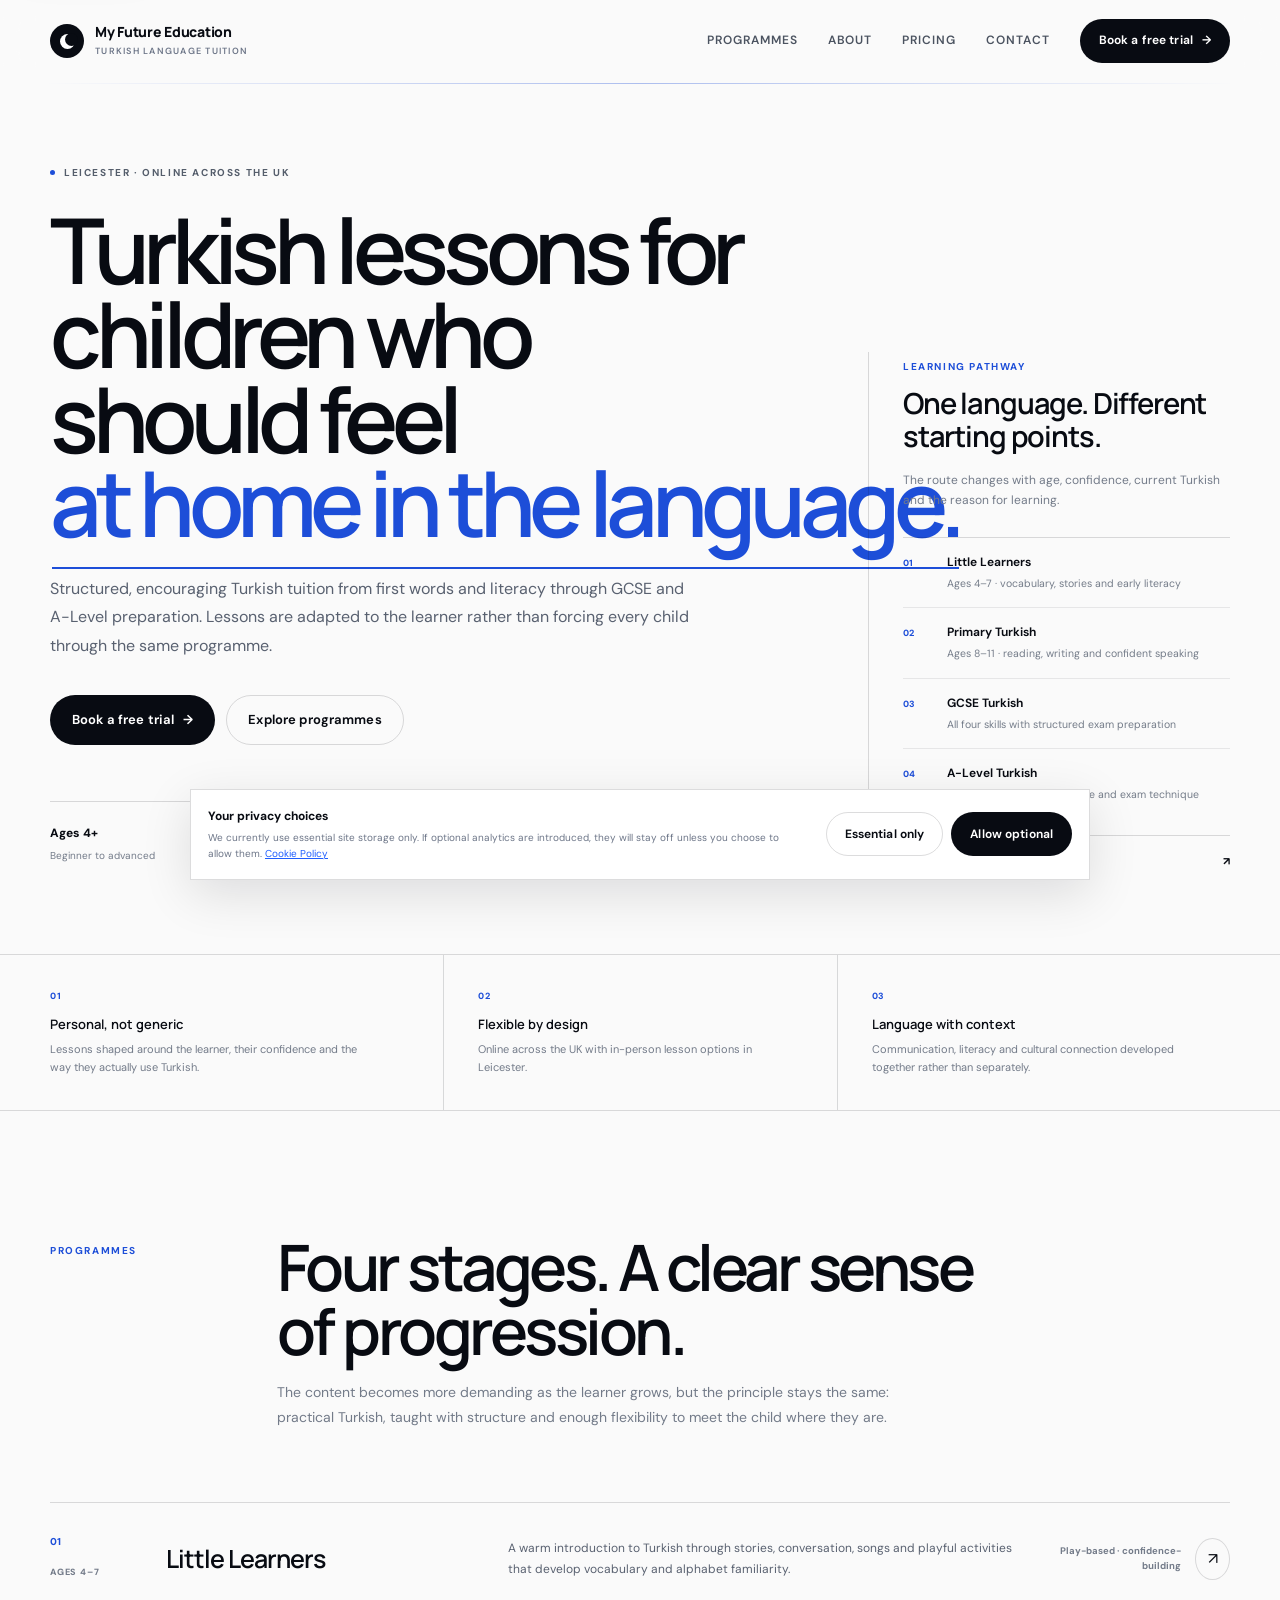
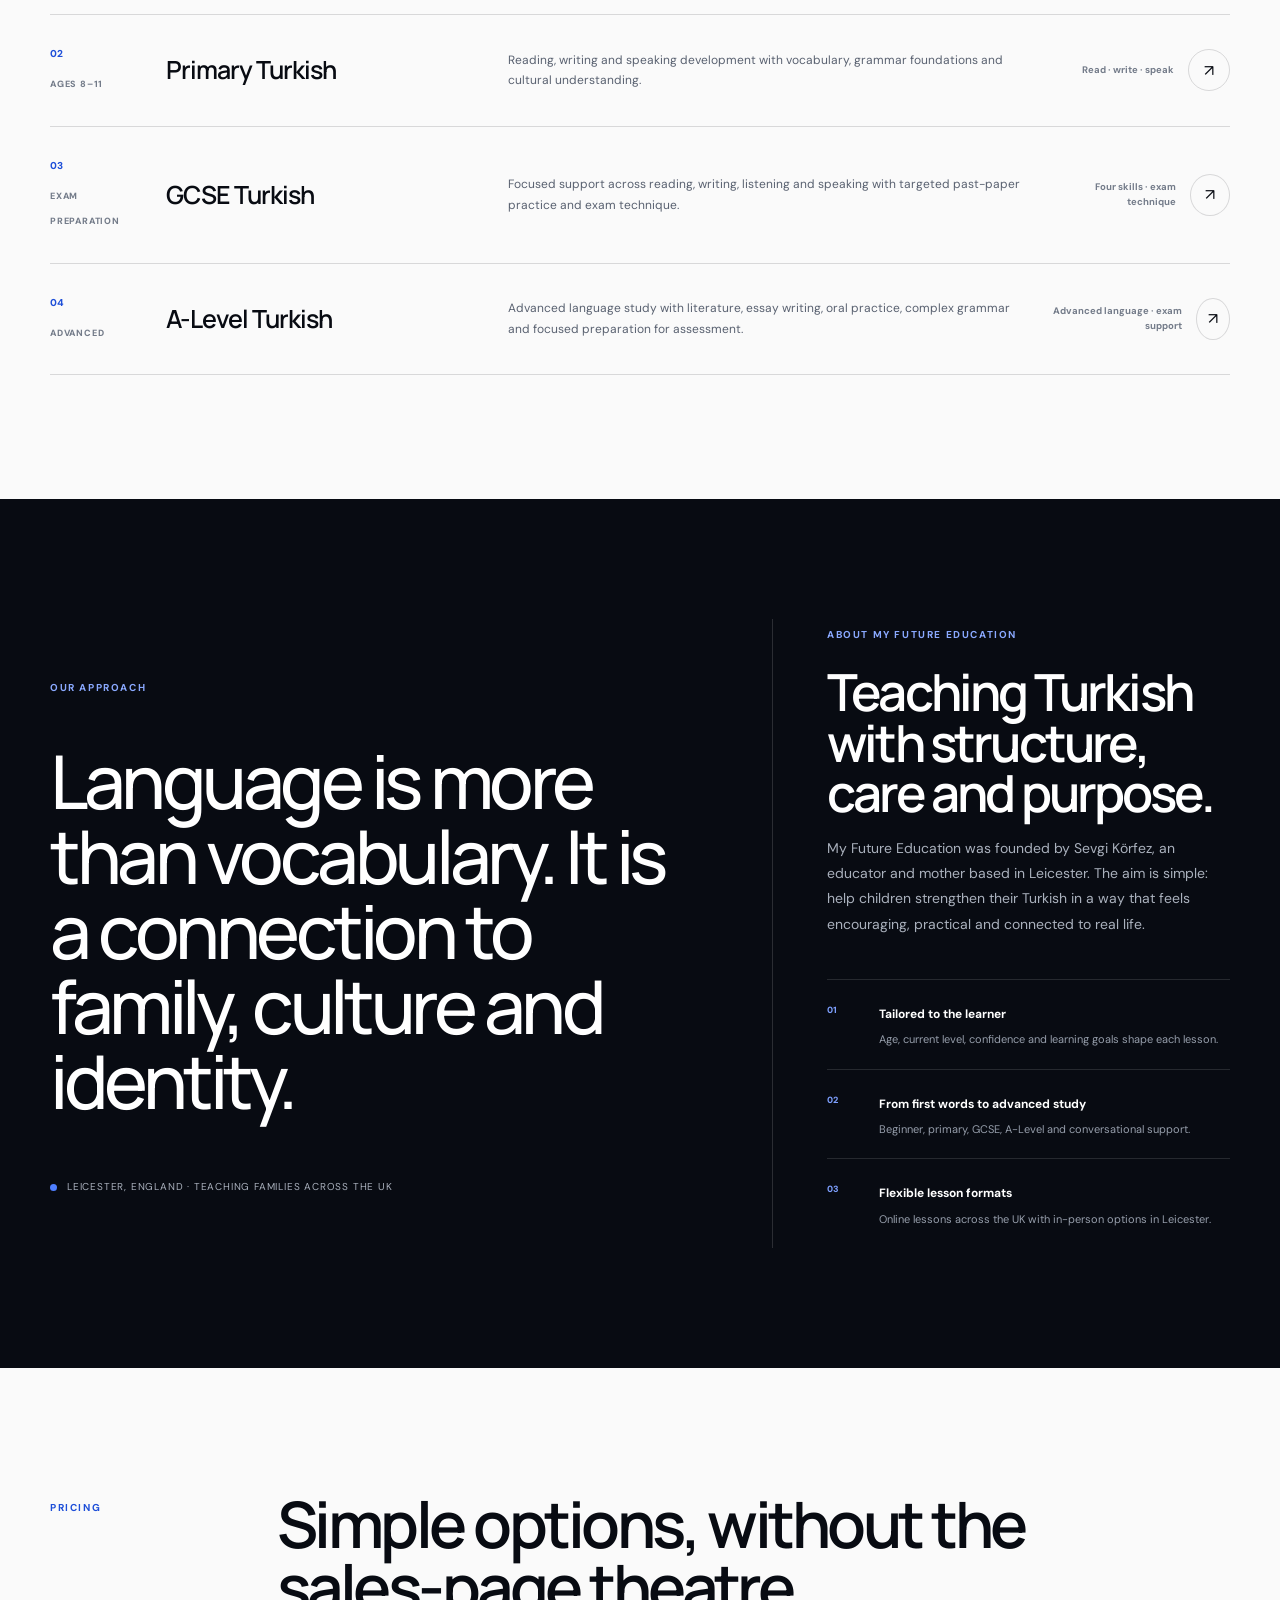
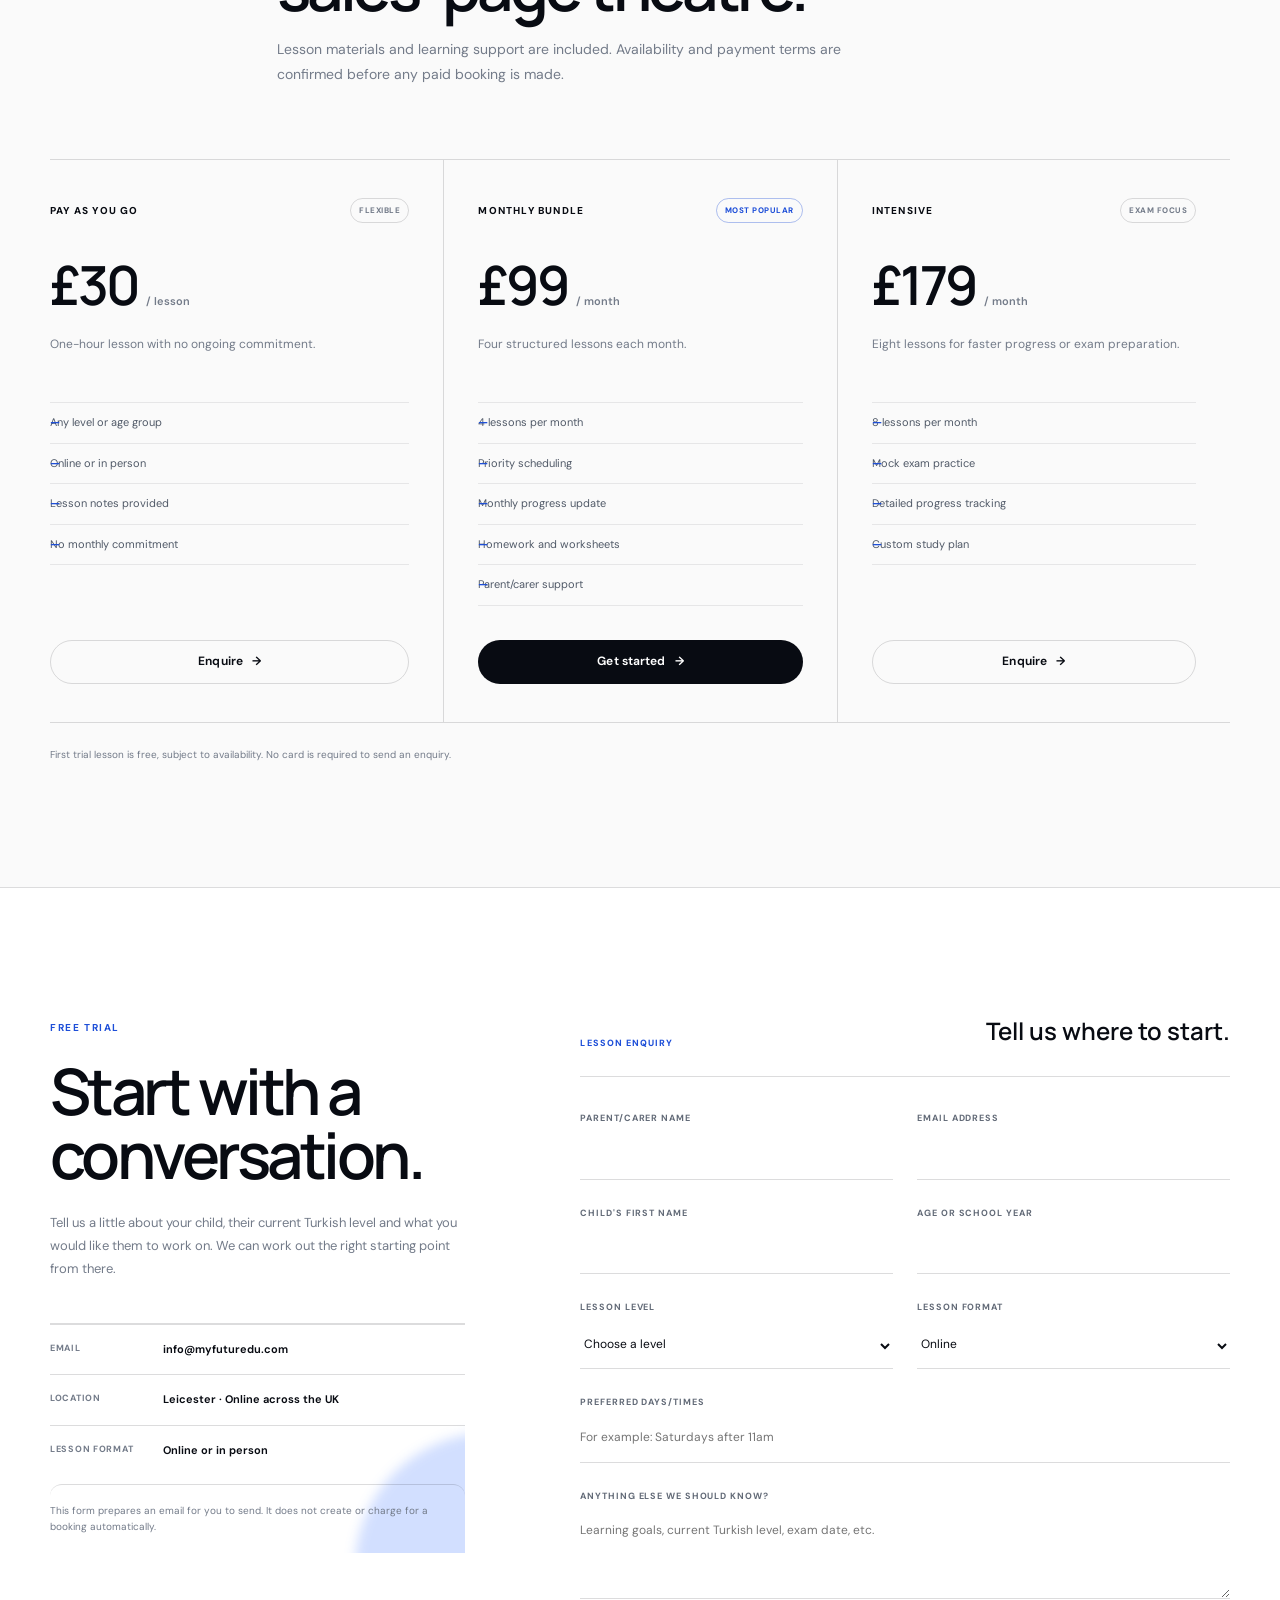
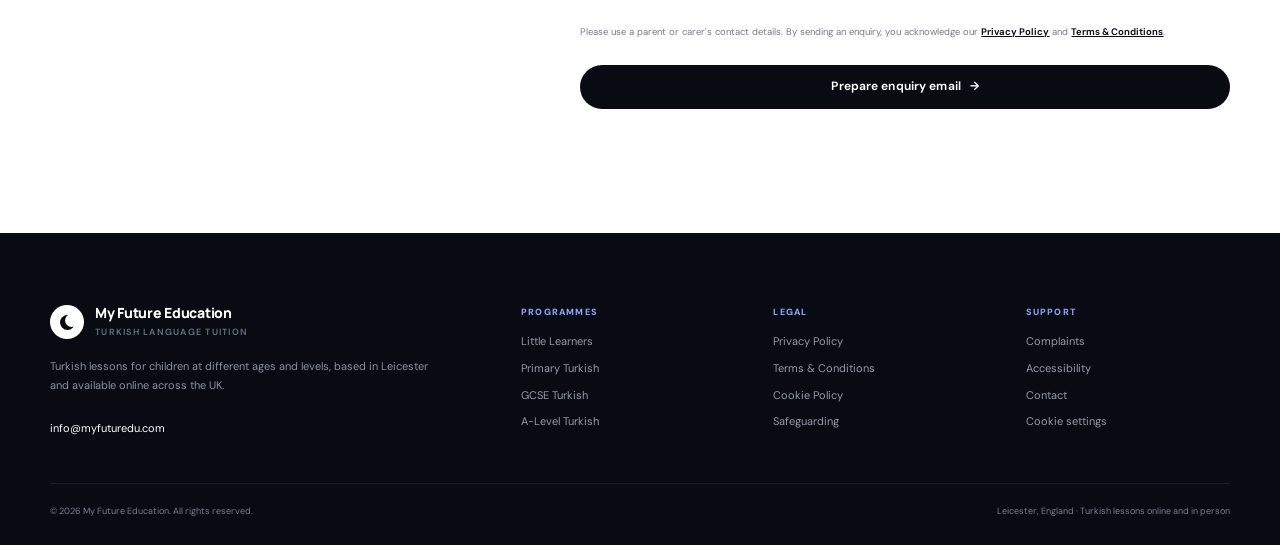
==== commit 683dd98d: "Rework homepage into editorial education experience" ====
--- a/index.html
+++ b/index.html
@@ -7,9 +7,13 @@
   <meta name="description" content="Professional Turkish lessons for children in Leicester and online across the UK, from early learners through GCSE and A-Level preparation.">
   <link rel="canonical" href="https://myfuturedu.com/">
   <link rel="stylesheet" href="site.css">
+  <link rel="stylesheet" href="editorial.css">
 </head>
-<body>
+<body data-tone="paper">
 <a class="skip-link" href="#main">Skip to content</a>
+<div class="ambient-field" aria-hidden="true"></div>
+<div class="scroll-progress" aria-hidden="true"></div>
+
 <header class="site-header">
   <div class="container nav">
     <a class="brand" href="index.html" aria-label="My Future Education home">
@@ -28,15 +32,12 @@
 </header>
 
 <main id="main">
-<section class="hero">
-  <div class="hero-grid-lines" aria-hidden="true"></div>
-  <div class="hero-orb hero-orb-one" aria-hidden="true"></div>
-  <div class="hero-orb hero-orb-two" aria-hidden="true"></div>
+<section class="hero" data-tone-section="paper">
   <div class="container hero-grid">
-    <div class="hero-copy" data-reveal="hero">
+    <div class="hero-copy" data-motion>
       <div class="eyebrow"><span class="eyebrow-dot"></span> Leicester · Online across the UK</div>
-      <h1>Turkish lessons that build <span>confident speakers.</span></h1>
-      <p class="hero-lead">Structured, encouraging Turkish tuition for children at every stage — from first words and literacy through GCSE and A-Level preparation. Taught by educator Sevgi Körfez.</p>
+      <h1>Turkish lessons for children who should feel <span>at home in the language.</span></h1>
+      <p class="hero-lead">Structured, encouraging Turkish tuition from first words and literacy through GCSE and A-Level preparation. Lessons are adapted to the learner rather than forcing every child through the same programme.</p>
       <div class="hero-actions">
         <a class="button button-primary button-large" href="#enquiry">Book a free trial <span aria-hidden="true">→</span></a>
         <a class="button button-ghost button-large" href="#courses">Explore programmes</a>
@@ -48,78 +49,58 @@
       </div>
     </div>
 
-    <aside class="learning-card" aria-label="Learning pathway" data-reveal="hero-card">
+    <aside class="learning-card" aria-label="Learning pathway" data-motion data-delay="120">
       <div class="learning-card-top">
-        <div><span class="mini-label">Learning pathway</span><h2>Progress with purpose.</h2></div>
-        <span class="status-pill"><span></span> Personalised</span>
-      </div>
-      <p class="learning-intro">Each learner follows a pathway matched to age, current level and goals.</p>
+        <div><span class="mini-label">Learning pathway</span><h2>One language. Different starting points.</h2></div>
+      </div>
+      <p class="learning-intro">The route changes with age, confidence, current Turkish and the reason for learning.</p>
       <div class="pathway">
-        <div class="path-step">
-          <span class="step-number">01</span>
-          <div><strong>Little Learners</strong><span>Ages 4–7 · vocabulary, stories and early literacy</span></div>
-        </div>
-        <div class="path-step">
-          <span class="step-number">02</span>
-          <div><strong>Primary Turkish</strong><span>Ages 8–11 · reading, writing and confident speaking</span></div>
-        </div>
-        <div class="path-step">
-          <span class="step-number">03</span>
-          <div><strong>GCSE Turkish</strong><span>All four skills with structured exam preparation</span></div>
-        </div>
-        <div class="path-step">
-          <span class="step-number">04</span>
-          <div><strong>A-Level Turkish</strong><span>Advanced language, literature and exam technique</span></div>
-        </div>
+        <div class="path-step"><span class="step-number">01</span><div><strong>Little Learners</strong><span>Ages 4–7 · vocabulary, stories and early literacy</span></div></div>
+        <div class="path-step"><span class="step-number">02</span><div><strong>Primary Turkish</strong><span>Ages 8–11 · reading, writing and confident speaking</span></div></div>
+        <div class="path-step"><span class="step-number">03</span><div><strong>GCSE Turkish</strong><span>All four skills with structured exam preparation</span></div></div>
+        <div class="path-step"><span class="step-number">04</span><div><strong>A-Level Turkish</strong><span>Advanced language, literature and exam technique</span></div></div>
       </div>
       <a class="learning-link" href="#enquiry">Find the right starting point <span aria-hidden="true">↗</span></a>
     </aside>
   </div>
 </section>
 
-<section class="trust-strip" aria-label="Why families choose My Future Education">
+<section class="trust-strip" aria-label="Why families choose My Future Education" data-tone-section="white">
   <div class="container trust-grid">
-    <div data-reveal><span class="trust-index">01</span><strong>Personalised teaching</strong><p>Lessons shaped around the learner, not a one-size-fits-all programme.</p></div>
-    <div data-reveal><span class="trust-index">02</span><strong>Flexible delivery</strong><p>Online across the UK or in-person options in Leicester.</p></div>
-    <div data-reveal><span class="trust-index">03</span><strong>Language + heritage</strong><p>Building communication skills alongside cultural connection and confidence.</p></div>
-  </div>
-</section>
-
-<section class="section courses-section" id="courses">
+    <div data-motion><span class="trust-index">01</span><strong>Personal, not generic</strong><p>Lessons shaped around the learner, their confidence and the way they actually use Turkish.</p></div>
+    <div data-motion data-delay="70"><span class="trust-index">02</span><strong>Flexible by design</strong><p>Online across the UK with in-person lesson options in Leicester.</p></div>
+    <div data-motion data-delay="140"><span class="trust-index">03</span><strong>Language with context</strong><p>Communication, literacy and cultural connection developed together rather than separately.</p></div>
+  </div>
+</section>
+
+<section class="section courses-section" id="courses" data-tone-section="ice">
   <div class="container">
-    <div class="section-head" data-reveal>
+    <div class="section-head" data-motion>
       <div class="section-kicker">Programmes</div>
-      <div class="section-title-wrap"><h2>A clear programme for every stage.</h2><p>From playful first steps to advanced exam preparation, each programme develops practical language skills with a clear sense of progression.</p></div>
+      <div class="section-title-wrap"><h2>Four stages. A clear sense of progression.</h2><p>The content becomes more demanding as the learner grows, but the principle stays the same: practical Turkish, taught with structure and enough flexibility to meet the child where they are.</p></div>
     </div>
 
     <div class="course-grid">
-      <article class="course-card course-card-wide" data-reveal>
+      <article class="course-card" data-motion>
         <div class="course-card-top"><span class="course-number">01</span><span class="course-level">Ages 4–7</span></div>
-        <div class="course-icon" aria-hidden="true"><svg viewBox="0 0 24 24"><path d="M12 21V10m0 0C9 10 6.5 8.2 5 5.5 8.4 5 10.8 6.2 12 10Zm0 0c3 0 5.5-1.8 7-4.5-3.4-.5-5.8.7-7 3.5Z"/></svg></div>
         <h3>Little Learners</h3>
         <p>A warm introduction to Turkish through stories, conversation, songs and playful activities that develop vocabulary and alphabet familiarity.</p>
         <div class="course-footer"><span>Play-based · confidence-building</span><a href="#enquiry" aria-label="Enquire about Little Learners">↗</a></div>
       </article>
-
-      <article class="course-card" data-reveal>
+      <article class="course-card" data-motion data-delay="60">
         <div class="course-card-top"><span class="course-number">02</span><span class="course-level">Ages 8–11</span></div>
-        <div class="course-icon" aria-hidden="true"><svg viewBox="0 0 24 24"><path d="M4 5.5A2.5 2.5 0 0 1 6.5 3H11v17H6.5A2.5 2.5 0 0 0 4 22V5.5Zm16 0A2.5 2.5 0 0 0 17.5 3H13v17h4.5A2.5 2.5 0 0 1 20 22V5.5Z"/></svg></div>
         <h3>Primary Turkish</h3>
         <p>Reading, writing and speaking development with vocabulary, grammar foundations and cultural understanding.</p>
         <div class="course-footer"><span>Read · write · speak</span><a href="#enquiry" aria-label="Enquire about Primary Turkish">↗</a></div>
       </article>
-
-      <article class="course-card course-card-dark" data-reveal>
+      <article class="course-card" data-motion data-delay="120">
         <div class="course-card-top"><span class="course-number">03</span><span class="course-level">Exam preparation</span></div>
-        <div class="course-icon" aria-hidden="true"><svg viewBox="0 0 24 24"><path d="m3 9 9-5 9 5-9 5-9-5Zm3 3.5V17c3.5 2.7 8.5 2.7 12 0v-4.5"/></svg></div>
         <h3>GCSE Turkish</h3>
         <p>Focused support across reading, writing, listening and speaking with targeted past-paper practice and exam technique.</p>
         <div class="course-footer"><span>Four skills · exam technique</span><a href="#enquiry" aria-label="Enquire about GCSE Turkish">↗</a></div>
       </article>
-
-      <article class="course-card course-card-wide course-card-blue" data-reveal>
+      <article class="course-card" data-motion data-delay="180">
         <div class="course-card-top"><span class="course-number">04</span><span class="course-level">Advanced</span></div>
-        <div class="course-icon" aria-hidden="true"><svg viewBox="0 0 24 24"><path d="M8 3h8v4a4 4 0 0 1-8 0V3Zm0 2H4v1a4 4 0 0 0 4 4m8-5h4v1a4 4 0 0 1-4 4M12 11v5m-4 5h8m-6-5h4"/></svg></div>
         <h3>A-Level Turkish</h3>
         <p>Advanced language study with literature, essay writing, oral practice, complex grammar and focused preparation for assessment.</p>
         <div class="course-footer"><span>Advanced language · exam support</span><a href="#enquiry" aria-label="Enquire about A-Level Turkish">↗</a></div>
@@ -128,14 +109,14 @@
   </div>
 </section>
 
-<section class="section about-section" id="about">
+<section class="about-section" id="about" data-tone-section="mist">
   <div class="container about-grid">
-    <div class="about-statement" data-reveal>
+    <div class="about-statement" data-motion>
       <span class="section-kicker light">Our approach</span>
       <blockquote>Language is more than vocabulary. It is a connection to family, culture and identity.</blockquote>
       <div class="about-location"><span></span> Leicester, England · teaching families across the UK</div>
     </div>
-    <div class="about-copy" data-reveal>
+    <div class="about-copy" data-motion data-delay="100">
       <span class="section-kicker">About My Future Education</span>
       <h2>Teaching Turkish with structure, care and purpose.</h2>
       <p>My Future Education was founded by Sevgi Körfez, an educator and mother based in Leicester. The aim is simple: help children strengthen their Turkish in a way that feels encouraging, practical and connected to real life.</p>
@@ -148,28 +129,28 @@
   </div>
 </section>
 
-<section class="section pricing-section" id="pricing">
+<section class="section pricing-section" id="pricing" data-tone-section="paper">
   <div class="container">
-    <div class="section-head" data-reveal>
+    <div class="section-head" data-motion>
       <div class="section-kicker">Pricing</div>
-      <div class="section-title-wrap"><h2>Simple options. No confusing packages.</h2><p>Lesson materials and learning support are included. Availability and payment terms are confirmed before any paid booking is made.</p></div>
+      <div class="section-title-wrap"><h2>Simple options, without the sales-page theatre.</h2><p>Lesson materials and learning support are included. Availability and payment terms are confirmed before any paid booking is made.</p></div>
     </div>
     <div class="pricing-grid">
-      <article class="price-card" data-reveal>
+      <article class="price-card" data-motion>
         <div class="price-head"><span class="price-tier">Pay as you go</span><span class="price-badge">Flexible</span></div>
         <div class="price">£30 <small>/ lesson</small></div>
         <p>One-hour lesson with no ongoing commitment.</p>
         <ul><li>Any level or age group</li><li>Online or in person</li><li>Lesson notes provided</li><li>No monthly commitment</li></ul>
         <a class="button button-outline" href="#enquiry">Enquire <span aria-hidden="true">→</span></a>
       </article>
-      <article class="price-card featured" data-reveal>
+      <article class="price-card featured" data-motion data-delay="80">
         <div class="price-head"><span class="price-tier">Monthly bundle</span><span class="price-badge popular">Most popular</span></div>
         <div class="price">£99 <small>/ month</small></div>
         <p>Four structured lessons each month.</p>
         <ul><li>4 lessons per month</li><li>Priority scheduling</li><li>Monthly progress update</li><li>Homework and worksheets</li><li>Parent/carer support</li></ul>
         <a class="button button-primary" href="#enquiry">Get started <span aria-hidden="true">→</span></a>
       </article>
-      <article class="price-card" data-reveal>
+      <article class="price-card" data-motion data-delay="160">
         <div class="price-head"><span class="price-tier">Intensive</span><span class="price-badge">Exam focus</span></div>
         <div class="price">£179 <small>/ month</small></div>
         <p>Eight lessons for faster progress or exam preparation.</p>
@@ -177,16 +158,16 @@
         <a class="button button-outline" href="#enquiry">Enquire <span aria-hidden="true">→</span></a>
       </article>
     </div>
-    <p class="trial-note" data-reveal>First trial lesson is free, subject to availability. No card is required to send an enquiry.</p>
-  </div>
-</section>
-
-<section class="section enquiry-section" id="enquiry">
-  <div class="container enquiry-shell" data-reveal>
-    <div class="contact-card">
+    <p class="trial-note" data-motion>First trial lesson is free, subject to availability. No card is required to send an enquiry.</p>
+  </div>
+</section>
+
+<section class="section enquiry-section" id="enquiry" data-tone-section="white">
+  <div class="container enquiry-shell">
+    <div class="contact-card" data-motion>
       <span class="section-kicker light">Free trial</span>
       <h2>Start with a conversation.</h2>
-      <p>Tell us a little about your child, their current Turkish level and what you would like them to work on.</p>
+      <p>Tell us a little about your child, their current Turkish level and what you would like them to work on. We can work out the right starting point from there.</p>
       <div class="contact-list">
         <div><span>Email</span><a href="mailto:info@myfuturedu.com">info@myfuturedu.com</a></div>
         <div><span>Location</span><strong>Leicester · Online across the UK</strong></div>
@@ -194,7 +175,7 @@
       </div>
       <div class="contact-note">This form prepares an email for you to send. It does not create or charge for a booking automatically.</div>
     </div>
-    <form class="form-card" id="lesson-enquiry">
+    <form class="form-card" id="lesson-enquiry" data-motion data-delay="110">
       <div class="form-intro"><span>Lesson enquiry</span><strong>Tell us where to start.</strong></div>
       <div class="form-grid">
         <div class="field"><label for="parent">Parent/carer name</label><input id="parent" name="parent" required autocomplete="name"></div>
@@ -230,5 +211,6 @@
   <div class="cookie-inner"><div class="cookie-copy"><strong>Your privacy choices</strong><span>We currently use essential site storage only. If optional analytics are introduced, they will stay off unless you choose to allow them. <a href="cookies.html">Cookie Policy</a></span></div><div class="cookie-actions"><button class="button button-outline button-small" data-cookie-choice="essential">Essential only</button><button class="button button-primary button-small" data-cookie-choice="optional">Allow optional</button></div></div>
 </div>
 <script src="site.js"></script>
+<script src="experience.js"></script>
 </body>
 </html>
--- a/site.css
+++ b/site.css
@@ -1 +1,9 @@
-:root{--ink:#0b0f17;--muted:#667085;--red:#2563eb;--red-dark:#1d4ed8;--cream:#f8fafc;--sand:#eff6ff;--white:#fff;--line:#e2e8f0;--green:#16a34a;--shadow:0 18px 55px rgba(15,23,42,.10);--shadow-soft:0 8px 26px rgba(15,23,42,.07);--radius:20px}*{box-sizing:border-box}html{scroll-behavior:smooth}body{margin:0;font-family:Inter,ui-sans-serif,-apple-system,BlinkMacSystemFont,"Segoe UI",sans-serif;color:var(--ink);background:var(--cream);line-height:1.65;-webkit-font-smoothing:antialiased}body.menu-open{overflow:hidden}a{color:inherit}button,input,select,textarea{font:inherit}.container{width:min(1160px,calc(100% - 40px));margin:auto}.site-header{position:sticky;top:0;z-index:50;background:rgba(255,255,255,.92);backdrop-filter:blur(16px);border-bottom:1px solid rgba(226,232,240,.9)}.nav{height:78px;display:flex;align-items:center;justify-content:space-between;gap:28px}.brand{display:flex;align-items:center;gap:12px;text-decoration:none;min-width:max-content}.brand-mark{width:42px;height:42px;border-radius:12px;background:linear-gradient(145deg,#2563eb,#1d4ed8);display:grid;place-items:center;color:#fff;font-size:20px;box-shadow:0 8px 22px rgba(37,99,235,.20)}.brand-copy strong{font-family:Georgia,"Times New Roman",serif;font-size:20px;display:block;line-height:1.05;color:#0b0f17}.brand-copy span{font-size:11px;color:var(--muted);letter-spacing:.04em}.nav-links{display:flex;align-items:center;gap:26px}.nav-links>a:not(.button){text-decoration:none;font-size:14px;font-weight:650;color:#475467;transition:color .18s ease}.nav-links>a:not(.button):hover{color:var(--red)}.menu-button{display:none;background:none;border:0;font-size:26px;cursor:pointer;color:var(--ink)}.button{display:inline-flex;align-items:center;justify-content:center;gap:8px;border-radius:11px;padding:12px 18px;border:1px solid transparent;text-decoration:none;font-weight:750;font-size:14px;cursor:pointer;transition:transform .18s ease,box-shadow .18s ease,background .18s ease,border-color .18s ease}.button:hover{transform:translateY(-1px)}.button:focus-visible,a:focus-visible,input:focus-visible,select:focus-visible,textarea:focus-visible{outline:3px solid rgba(37,99,235,.24);outline-offset:3px}.button-primary{background:var(--red);color:#fff;box-shadow:0 10px 24px rgba(37,99,235,.20)}.button-primary:hover{background:var(--red-dark);box-shadow:0 12px 28px rgba(37,99,235,.26)}.button-secondary{background:#fff;color:var(--ink);border-color:#cbd5e1}.button-secondary:hover{border-color:#94a3b8;background:#f8fafc}.button-light{background:#fff;color:var(--red)}.hero{position:relative;overflow:hidden;padding:92px 0 76px;background:linear-gradient(135deg,#07111f 0%,#0b1c35 58%,#111827 100%);color:#fff}.hero:before,.hero:after{content:"";position:absolute;border-radius:999px;pointer-events:none}.hero:before{width:520px;height:520px;right:-180px;top:-220px;background:rgba(37,99,235,.28)}.hero:after{width:320px;height:320px;left:38%;bottom:-230px;background:rgba(96,165,250,.14)}.hero-grid{position:relative;display:grid;grid-template-columns:minmax(0,1.15fr) minmax(330px,.85fr);gap:70px;align-items:center}.eyebrow{display:inline-flex;align-items:center;gap:8px;font-size:12px;font-weight:800;letter-spacing:.11em;text-transform:uppercase;color:#bfdbfe}.eyebrow-dark{color:var(--red)}h1,h2,h3{font-family:Georgia,"Times New Roman",serif;letter-spacing:-.025em}h1{font-size:clamp(46px,6vw,74px);line-height:1.02;margin:18px 0 22px;max-width:790px}h1 em{font-style:normal;color:#60a5fa}.hero-lead{font-size:18px;max-width:650px;color:rgba(255,255,255,.78);margin:0 0 30px}.hero-actions{display:flex;gap:12px;flex-wrap:wrap}.hero .button-secondary{background:rgba(255,255,255,.08);border-color:rgba(255,255,255,.24);color:#fff}.hero .button-secondary:hover{background:rgba(255,255,255,.13);border-color:rgba(255,255,255,.38)}.trust-row{display:flex;flex-wrap:wrap;gap:10px;margin-top:34px}.trust-chip{padding:8px 11px;border:1px solid rgba(255,255,255,.15);background:rgba(255,255,255,.07);border-radius:999px;font-size:12px;color:rgba(255,255,255,.86)}.path-card{background:#fff;color:var(--ink);border:1px solid rgba(255,255,255,.65);border-radius:24px;padding:30px;box-shadow:0 28px 70px rgba(0,0,0,.25)}.path-card h2{font-size:29px;line-height:1.1;margin:0 0 8px}.path-card>p{color:var(--muted);font-size:14px;margin:0 0 22px}.path-list{display:grid;gap:10px}.path-item{display:flex;align-items:center;gap:13px;padding:13px;border:1px solid var(--line);border-radius:13px;background:#f8fafc;transition:border-color .18s ease,transform .18s ease,background .18s ease}.path-item:hover{border-color:#bfdbfe;background:#fff;transform:translateX(2px)}.path-icon{width:40px;height:40px;border-radius:11px;background:#dbeafe;display:grid;place-items:center;font-size:18px}.path-item strong{display:block;font-size:14px}.path-item span{display:block;font-size:12px;color:var(--muted)}.path-card .button{width:100%;margin-top:18px}.intro-strip{border-bottom:1px solid var(--line);background:#fff}.intro-grid{min-height:94px;display:grid;grid-template-columns:repeat(3,1fr);align-items:center}.intro-item{text-align:center;padding:18px;border-right:1px solid var(--line)}.intro-item:last-child{border-right:0}.intro-item strong{display:block;font-size:16px;color:#0f172a}.intro-item span{font-size:12px;color:var(--muted)}.section{padding:92px 0}.section-soft{background:linear-gradient(180deg,#eff6ff 0%,#f8fafc 100%)}.section-dark{background:#0b0f17;color:#fff}.section-head{display:flex;align-items:end;justify-content:space-between;gap:30px;margin-bottom:40px}.section-head-copy{max-width:690px}.section h2{font-size:clamp(34px,4vw,50px);line-height:1.06;margin:10px 0 12px}.section-lead{color:var(--muted);font-size:16px;margin:0;max-width:660px}.section-dark .section-lead{color:rgba(255,255,255,.68)}.course-grid{display:grid;grid-template-columns:repeat(4,1fr);gap:18px}.course-card{background:#fff;border:1px solid var(--line);border-radius:18px;padding:24px;min-height:265px;display:flex;flex-direction:column;box-shadow:var(--shadow-soft);transition:transform .18s ease,box-shadow .18s ease,border-color .18s ease}.course-card:hover{transform:translateY(-4px);box-shadow:var(--shadow);border-color:#bfdbfe}.course-icon{width:48px;height:48px;border-radius:13px;background:#dbeafe;display:grid;place-items:center;font-size:22px;margin-bottom:20px}.course-tag{font-size:11px;color:var(--red);font-weight:850;letter-spacing:.08em;text-transform:uppercase}.course-card h3{font-size:23px;line-height:1.15;margin:7px 0 10px}.course-card p{font-size:14px;color:var(--muted);margin:0}.course-meta{margin-top:auto;padding-top:18px;font-size:12px;font-weight:750;color:#475467}.split{display:grid;grid-template-columns:1fr 1fr;gap:72px;align-items:center}.feature-panel{background:#fff;border:1px solid var(--line);border-radius:24px;padding:34px;box-shadow:var(--shadow)}.feature-list{display:grid;gap:15px;margin-top:26px}.feature{display:grid;grid-template-columns:42px 1fr;gap:13px;align-items:start}.feature-check{width:38px;height:38px;border-radius:11px;background:#dbeafe;color:#1d4ed8;display:grid;place-items:center;font-weight:900}.feature strong{display:block;font-size:14px;margin-top:2px}.feature span{font-size:13px;color:var(--muted)}.about-visual{min-height:470px;border-radius:26px;padding:38px;background:linear-gradient(150deg,#2563eb,#0f2f6e 72%,#0b0f17);color:#fff;display:flex;flex-direction:column;justify-content:space-between;position:relative;overflow:hidden;box-shadow:0 22px 55px rgba(37,99,235,.18)}.about-visual:after{content:"☾";position:absolute;right:-10px;bottom:-95px;font-family:Georgia,serif;font-size:330px;color:rgba(255,255,255,.07);line-height:1}.about-visual small{font-weight:800;letter-spacing:.11em;text-transform:uppercase;color:#dbeafe}.about-visual blockquote{font-family:Georgia,serif;font-size:34px;line-height:1.15;margin:0;max-width:500px;position:relative;z-index:1}.about-visual p{font-size:13px;color:rgba(255,255,255,.76);position:relative;z-index:1}.pricing-grid{display:grid;grid-template-columns:repeat(3,1fr);gap:20px}.price-card{background:#fff;border:1px solid var(--line);border-radius:20px;padding:30px;position:relative;box-shadow:var(--shadow-soft);transition:transform .18s ease,box-shadow .18s ease,border-color .18s ease}.price-card:hover{transform:translateY(-3px);box-shadow:var(--shadow)}.price-card.featured{border:2px solid var(--red);box-shadow:0 22px 55px rgba(37,99,235,.15)}.popular{position:absolute;top:-13px;right:22px;background:var(--red);color:#fff;border-radius:999px;padding:6px 11px;font-size:10px;font-weight:850;letter-spacing:.07em;text-transform:uppercase}.price-tier{font-size:12px;font-weight:850;text-transform:uppercase;letter-spacing:.09em;color:var(--muted)}.price{font-family:Georgia,serif;font-size:49px;line-height:1;margin:12px 0 5px}.price small{font-family:Inter,ui-sans-serif,sans-serif;font-size:13px;color:var(--muted);font-weight:500}.price-note{font-size:13px;color:var(--muted);min-height:24px}.price-card ul{padding:0;margin:24px 0;list-style:none}.price-card li{padding:9px 0;border-bottom:1px solid var(--line);font-size:13px}.price-card li:before{content:"✓";color:var(--red);font-weight:900;margin-right:9px}.price-card .button{width:100%}.trial-note{text-align:center;margin:26px 0 0;color:var(--muted);font-size:13px}.enquiry-wrap{display:grid;grid-template-columns:.8fr 1.2fr;gap:55px;align-items:start}.contact-card{background:linear-gradient(145deg,#07111f,#0f2f6e);color:#fff;padding:34px;border-radius:22px;box-shadow:0 22px 55px rgba(15,47,110,.16)}.contact-card h2{font-size:39px;margin-top:10px}.contact-card p{color:rgba(255,255,255,.75)}.contact-lines{display:grid;gap:14px;margin-top:28px}.contact-line{padding:13px 0;border-top:1px solid rgba(255,255,255,.14);font-size:13px}.contact-line strong{display:block;color:#fff}.contact-line span,.contact-line a{color:rgba(255,255,255,.72);text-decoration:none}.contact-line a:hover{color:#fff}.form-card{background:#fff;border:1px solid var(--line);border-radius:22px;padding:32px;box-shadow:var(--shadow)}.form-grid{display:grid;grid-template-columns:1fr 1fr;gap:16px}.field{display:grid;gap:7px}.field.full{grid-column:1/-1}.field label{font-size:12px;font-weight:800;color:#344054}.field input,.field select,.field textarea{width:100%;border:1px solid #cbd5e1;border-radius:10px;padding:13px 14px;background:#fff;color:var(--ink);outline:none;transition:border-color .18s ease,box-shadow .18s ease}.field textarea{min-height:110px;resize:vertical}.field input:focus,.field select:focus,.field textarea:focus{border-color:var(--red);box-shadow:0 0 0 4px rgba(37,99,235,.10)}.form-consent{font-size:11px;color:var(--muted);margin:14px 0}.form-consent a{color:var(--red)}.form-status{font-size:12px;color:var(--green);margin-top:12px;display:none}.site-footer{background:#090d14;color:#fff;padding:58px 0 24px}.site-footer .brand-copy strong{color:#fff}.site-footer .brand-copy span{color:rgba(255,255,255,.54)}.footer-grid{display:grid;grid-template-columns:1.4fr .75fr .85fr .85fr;gap:40px}.footer-brand p{color:rgba(255,255,255,.60);font-size:13px;max-width:380px}.footer-heading{font-size:12px;text-transform:uppercase;letter-spacing:.09em;color:#93c5fd;font-weight:850;margin-bottom:14px}.footer-links{display:grid;gap:9px}.footer-links a{font-size:13px;color:rgba(255,255,255,.67);text-decoration:none}.footer-links a:hover{color:#fff}.footer-bottom{margin-top:42px;padding-top:20px;border-top:1px solid rgba(255,255,255,.10);display:flex;justify-content:space-between;gap:20px;color:rgba(255,255,255,.48);font-size:11px}.legal-hero{padding:72px 0 56px;background:linear-gradient(135deg,#07111f,#0b1c35 65%,#111827);color:#fff}.legal-hero h1{font-size:clamp(40px,6vw,62px);margin:10px 0 12px}.legal-hero p{color:rgba(255,255,255,.72);max-width:760px}.legal-layout{display:grid;grid-template-columns:250px minmax(0,780px);gap:56px;align-items:start;padding:70px 0 90px}.legal-nav{position:sticky;top:105px;background:#fff;border:1px solid var(--line);border-radius:16px;padding:18px;box-shadow:var(--shadow-soft)}.legal-nav strong{display:block;font-size:12px;text-transform:uppercase;letter-spacing:.08em;margin-bottom:10px}.legal-nav a{display:block;text-decoration:none;font-size:13px;color:var(--muted);padding:7px 0}.legal-nav a:hover{color:var(--red)}.legal-content{background:#fff;border:1px solid var(--line);border-radius:20px;padding:38px;box-shadow:var(--shadow-soft)}.legal-content h2{font-size:29px;margin:34px 0 10px}.legal-content h2:first-child{margin-top:0}.legal-content h3{font-size:20px;margin:26px 0 7px}.legal-content p,.legal-content li{font-size:14px;color:#475467}.legal-content ul{padding-left:20px}.legal-content a{color:#1d4ed8}.legal-note{background:#eff6ff;border-left:4px solid var(--red);padding:14px 16px;border-radius:0 12px 12px 0;font-size:13px;color:#344054}.cookie-banner{position:fixed;left:20px;right:20px;bottom:20px;z-index:100;display:none;max-width:880px;margin:auto;background:#fff;border:1px solid var(--line);border-radius:16px;padding:18px;box-shadow:0 18px 60px rgba(15,23,42,.20)}.cookie-banner.show{display:block}.cookie-inner{display:flex;align-items:center;justify-content:space-between;gap:24px}.cookie-copy strong{display:block;font-size:14px}.cookie-copy span{display:block;font-size:12px;color:var(--muted);margin-top:3px}.cookie-copy a{color:var(--red)}.cookie-actions{display:flex;gap:8px;flex-shrink:0}.button-small{padding:9px 12px;font-size:12px}.skip-link{position:absolute;left:-9999px;top:8px;z-index:200;background:#fff;padding:10px}.skip-link:focus{left:8px}@media(prefers-reduced-motion:reduce){html{scroll-behavior:auto}*,*:before,*:after{transition:none!important;animation:none!important}}@media(max-width:980px){.nav-links{position:fixed;inset:78px 0 auto 0;background:#fff;border-bottom:1px solid var(--line);padding:22px;display:none;flex-direction:column;align-items:stretch;box-shadow:0 18px 35px rgba(15,23,42,.08)}.nav-links.open{display:flex}.menu-button{display:block}.hero-grid,.split,.enquiry-wrap{grid-template-columns:1fr;gap:38px}.hero{padding-top:70px}.path-card{max-width:620px}.course-grid{grid-template-columns:repeat(2,1fr)}.pricing-grid{grid-template-columns:1fr}.footer-grid{grid-template-columns:1fr 1fr}.legal-layout{grid-template-columns:1fr}.legal-nav{position:static;display:none}}@media(max-width:640px){.container{width:min(100% - 28px,1160px)}.nav{height:70px}.nav-links{top:70px}.brand-copy span{display:none}.hero{padding:58px 0}.hero-lead{font-size:16px}.hero-actions .button{width:100%}.path-card{padding:23px}.intro-grid{grid-template-columns:1fr}.intro-item{border-right:0;border-bottom:1px solid var(--line)}.intro-item:last-child{border-bottom:0}.section{padding:68px 0}.section-head{align-items:start;flex-direction:column}.course-grid{grid-template-columns:1fr}.about-visual{min-height:390px}.about-visual blockquote{font-size:29px}.form-grid{grid-template-columns:1fr}.field.full{grid-column:auto}.footer-grid{grid-template-columns:1fr}.footer-bottom{flex-direction:column}.legal-content{padding:24px}.cookie-inner{align-items:stretch;flex-direction:column}.cookie-actions{width:100%}.cookie-actions .button{flex:1}}+@import url('https://fonts.googleapis.com/css2?family=Plus+Jakarta+Sans:wght@400;500;600;700;800&display=swap');
+:root{--blue:#1f5eff;--blue-dark:#1747c7;--blue-soft:#eaf0ff;--blue-pale:#f5f8ff;--ink:#0a0f1c;--ink-2:#151c2b;--text:#31394a;--muted:#6d7688;--line:#e4e9f1;--line-dark:#d5dce7;--white:#fff;--surface:#f7f9fc;--success:#16794c;--shadow-sm:0 8px 24px rgba(10,15,28,.06);--shadow-md:0 18px 50px rgba(10,15,28,.09);--shadow-lg:0 28px 80px rgba(10,15,28,.14);--radius:18px;--radius-lg:28px;--ease:cubic-bezier(.22,1,.36,1)}
+*{box-sizing:border-box}html{scroll-behavior:smooth}body{margin:0;font-family:'Plus Jakarta Sans',system-ui,-apple-system,BlinkMacSystemFont,'Segoe UI',sans-serif;background:var(--white);color:var(--ink);line-height:1.6;-webkit-font-smoothing:antialiased;text-rendering:optimizeLegibility}body.menu-open{overflow:hidden}a{color:inherit}button,input,select,textarea{font:inherit}.container{width:min(1180px,calc(100% - 40px));margin:0 auto}.skip-link{position:fixed;left:16px;top:-100px;z-index:999;background:#fff;color:#000;padding:10px 14px;border-radius:8px;box-shadow:var(--shadow-md)}.skip-link:focus{top:16px}.site-header{position:sticky;top:0;z-index:80;background:rgba(255,255,255,.86);backdrop-filter:blur(18px);-webkit-backdrop-filter:blur(18px);border-bottom:1px solid rgba(228,233,241,.78);transition:box-shadow .25s ease,background .25s ease}.site-header.is-scrolled{background:rgba(255,255,255,.96);box-shadow:0 8px 28px rgba(10,15,28,.06)}.nav{height:78px;display:flex;align-items:center;justify-content:space-between;gap:30px}.brand{display:inline-flex;align-items:center;gap:12px;text-decoration:none;min-width:max-content}.brand-mark{width:42px;height:42px;border-radius:12px;background:var(--blue);position:relative;display:grid;place-items:center;box-shadow:0 10px 24px rgba(31,94,255,.2)}.brand-moon{width:19px;height:19px;border-radius:50%;background:#fff;position:relative;display:block}.brand-moon:after{content:'';position:absolute;width:16px;height:16px;border-radius:50%;background:var(--blue);left:6px;top:-1px}.brand-copy strong{display:block;font-size:16px;line-height:1.1;letter-spacing:-.02em;font-weight:800}.brand-copy span{display:block;margin-top:3px;font-size:10px;color:var(--muted);font-weight:600;letter-spacing:.08em;text-transform:uppercase}.nav-links{display:flex;align-items:center;gap:26px}.nav-links>a:not(.button){position:relative;text-decoration:none;font-size:13px;color:#394154;font-weight:650;padding:9px 0}.nav-links>a:not(.button):after{content:'';position:absolute;left:0;right:100%;bottom:3px;height:1.5px;background:var(--blue);transition:right .25s var(--ease)}.nav-links>a:not(.button):hover:after{right:0}.nav-links>a:not(.button):hover{color:var(--ink)}.menu-button{display:none;width:46px;height:46px;border:0;background:transparent;border-radius:10px;cursor:pointer;position:relative}.menu-button span{position:absolute;left:12px;right:12px;height:2px;background:var(--ink);transition:transform .25s var(--ease),top .25s var(--ease)}.menu-button span:first-child{top:18px}.menu-button span:last-child{top:26px}.menu-button[aria-expanded=true] span:first-child{top:22px;transform:rotate(45deg)}.menu-button[aria-expanded=true] span:last-child{top:22px;transform:rotate(-45deg)}.button{min-height:44px;display:inline-flex;align-items:center;justify-content:center;gap:9px;border-radius:11px;padding:11px 18px;border:1px solid transparent;text-decoration:none;font-size:13px;font-weight:750;cursor:pointer;transition:transform .2s var(--ease),box-shadow .2s var(--ease),background .2s ease,border-color .2s ease,color .2s ease}.button:hover{transform:translateY(-2px)}.button-primary{background:var(--blue);color:#fff;box-shadow:0 10px 24px rgba(31,94,255,.22)}.button-primary:hover{background:var(--blue-dark);box-shadow:0 14px 30px rgba(31,94,255,.27)}.button-outline{background:#fff;border-color:var(--line-dark);color:var(--ink)}.button-outline:hover{border-color:#b7c1d0;box-shadow:var(--shadow-sm)}.button-ghost{background:transparent;border-color:rgba(10,15,28,.16);color:var(--ink)}.button-ghost:hover{background:#fff;border-color:rgba(10,15,28,.25);box-shadow:var(--shadow-sm)}.button-large{min-height:50px;padding:13px 21px;font-size:14px}.button-small{min-height:40px;padding:8px 13px;font-size:12px}.button:focus-visible,.nav-links a:focus-visible,.brand:focus-visible,.menu-button:focus-visible,input:focus-visible,select:focus-visible,textarea:focus-visible,.course-footer a:focus-visible,.learning-link:focus-visible,.footer-links a:focus-visible{outline:3px solid rgba(31,94,255,.35);outline-offset:3px}.hero{position:relative;overflow:hidden;padding:94px 0 88px;background:linear-gradient(180deg,#fff 0%,#f9fbff 100%);border-bottom:1px solid var(--line)}.hero-grid-lines{position:absolute;inset:0;background-image:linear-gradient(rgba(31,94,255,.035) 1px,transparent 1px),linear-gradient(90deg,rgba(31,94,255,.035) 1px,transparent 1px);background-size:42px 42px;mask-image:linear-gradient(to bottom,rgba(0,0,0,.75),transparent 92%)}.hero-orb{position:absolute;border-radius:50%;filter:blur(1px);pointer-events:none}.hero-orb-one{width:440px;height:440px;right:-160px;top:-180px;background:radial-gradient(circle,rgba(31,94,255,.14),rgba(31,94,255,0) 70%)}.hero-orb-two{width:320px;height:320px;left:38%;bottom:-190px;background:radial-gradient(circle,rgba(31,94,255,.08),rgba(31,94,255,0) 70%)}.hero-grid{position:relative;display:grid;grid-template-columns:minmax(0,1.08fr) minmax(390px,.92fr);gap:72px;align-items:center}.hero-copy{position:relative;z-index:2}.eyebrow,.section-kicker,.mini-label{display:inline-flex;align-items:center;gap:9px;font-size:11px;font-weight:800;letter-spacing:.12em;text-transform:uppercase}.eyebrow{color:#465066}.eyebrow-dot{width:7px;height:7px;border-radius:50%;background:var(--blue);box-shadow:0 0 0 5px rgba(31,94,255,.09)}.hero h1{font-size:clamp(50px,6vw,78px);line-height:.99;letter-spacing:-.055em;max-width:760px;margin:18px 0 24px;font-weight:800}.hero h1 span{color:var(--blue)}.hero-lead{max-width:690px;margin:0;color:#5a6477;font-size:17px;line-height:1.75}.hero-actions{display:flex;gap:11px;flex-wrap:wrap;margin-top:31px}.hero-facts{display:grid;grid-template-columns:repeat(3,1fr);max-width:720px;border-top:1px solid var(--line);margin-top:44px;padding-top:26px}.hero-facts>div{padding-right:20px}.hero-facts>div+div{padding-left:22px;border-left:1px solid var(--line)}.hero-facts strong{display:block;font-size:13px;font-weight:800}.hero-facts span{display:block;color:var(--muted);font-size:11px;margin-top:5px}.learning-card{position:relative;z-index:2;background:var(--ink);color:#fff;border-radius:26px;padding:30px;box-shadow:0 34px 90px rgba(10,15,28,.22);overflow:hidden}.learning-card:before{content:'';position:absolute;width:250px;height:250px;border-radius:50%;background:rgba(31,94,255,.22);filter:blur(20px);right:-120px;top:-120px}.learning-card-top{position:relative;display:flex;align-items:flex-start;justify-content:space-between;gap:18px}.mini-label{color:#86a8ff}.learning-card h2{font-size:28px;line-height:1.13;letter-spacing:-.035em;margin:7px 0 0}.status-pill{display:inline-flex;align-items:center;gap:7px;border:1px solid rgba(255,255,255,.14);background:rgba(255,255,255,.06);border-radius:999px;padding:7px 10px;font-size:10px;color:#cbd4e6;white-space:nowrap}.status-pill span{width:7px;height:7px;border-radius:50%;background:#65d9a0;box-shadow:0 0 0 4px rgba(101,217,160,.1)}.learning-intro{position:relative;color:#aeb9cc;font-size:13px;margin:18px 0 22px}.pathway{position:relative;display:grid}.path-step{position:relative;display:grid;grid-template-columns:38px 1fr;gap:14px;padding:15px 0;border-top:1px solid rgba(255,255,255,.1)}.step-number{font-size:10px;font-weight:800;color:#7496ed;padding-top:3px}.path-step strong{display:block;font-size:13px}.path-step div span{display:block;font-size:11px;color:#8f9caf;margin-top:4px;line-height:1.55}.learning-link{position:relative;margin-top:16px;padding-top:18px;border-top:1px solid rgba(255,255,255,.1);display:flex;justify-content:space-between;align-items:center;text-decoration:none;color:#fff;font-size:12px;font-weight:750}.learning-link span{transition:transform .25s var(--ease)}.learning-link:hover span{transform:translate(3px,-3px)}.trust-strip{background:#fff;border-bottom:1px solid var(--line)}.trust-grid{display:grid;grid-template-columns:repeat(3,1fr)}.trust-grid>div{padding:30px 30px 30px 0}.trust-grid>div+div{border-left:1px solid var(--line);padding-left:30px}.trust-index{display:block;color:var(--blue);font-weight:800;font-size:10px;letter-spacing:.08em;margin-bottom:7px}.trust-grid strong{font-size:14px}.trust-grid p{margin:5px 0 0;color:var(--muted);font-size:12px;line-height:1.6}.section{padding:100px 0}.section-head{display:grid;grid-template-columns:170px minmax(0,720px);gap:58px;align-items:start;margin-bottom:50px}.section-kicker{color:var(--blue);padding-top:8px}.section-kicker.light{color:#9ab4ff}.section-title-wrap h2,.about-copy h2{font-size:clamp(36px,4.3vw,56px);line-height:1.04;letter-spacing:-.045em;margin:0;font-weight:800}.section-title-wrap p,.about-copy>p{font-size:15px;color:var(--muted);line-height:1.75;max-width:670px;margin:18px 0 0}.courses-section{background:var(--surface)}.course-grid{display:grid;grid-template-columns:repeat(2,1fr);gap:18px}.course-card{min-height:340px;background:#fff;border:1px solid var(--line);border-radius:22px;padding:27px;display:flex;flex-direction:column;position:relative;overflow:hidden;transition:transform .25s var(--ease),box-shadow .25s var(--ease),border-color .25s ease}.course-card:hover{transform:translateY(-5px);box-shadow:var(--shadow-md);border-color:#cbd6e7}.course-card-wide{min-height:360px}.course-card-blue{background:var(--blue);border-color:var(--blue);color:#fff}.course-card-dark{background:var(--ink);border-color:var(--ink);color:#fff}.course-card-top{display:flex;justify-content:space-between;align-items:center;gap:20px}.course-number{font-size:11px;font-weight:800;color:#98a2b3}.course-level{font-size:10px;text-transform:uppercase;letter-spacing:.09em;font-weight:800;color:#536077;border:1px solid var(--line);border-radius:999px;padding:6px 9px;background:rgba(255,255,255,.8)}.course-card-dark .course-number,.course-card-blue .course-number{color:rgba(255,255,255,.48)}.course-card-dark .course-level,.course-card-blue .course-level{color:#fff;border-color:rgba(255,255,255,.18);background:rgba(255,255,255,.08)}.course-icon{width:52px;height:52px;border-radius:14px;background:var(--blue-soft);color:var(--blue);display:grid;place-items:center;margin:34px 0 18px}.course-icon svg{width:25px;height:25px;fill:none;stroke:currentColor;stroke-width:1.8;stroke-linecap:round;stroke-linejoin:round}.course-card-dark .course-icon,.course-card-blue .course-icon{background:rgba(255,255,255,.1);color:#fff}.course-card h3{font-size:27px;letter-spacing:-.035em;margin:0;font-weight:800}.course-card>p{color:var(--muted);font-size:13px;line-height:1.72;max-width:540px;margin:11px 0 24px}.course-card-dark>p,.course-card-blue>p{color:rgba(255,255,255,.68)}.course-footer{margin-top:auto;padding-top:17px;border-top:1px solid var(--line);display:flex;align-items:center;justify-content:space-between;gap:18px}.course-footer span{font-size:11px;font-weight:700;color:#697386}.course-footer a{width:40px;height:40px;border-radius:50%;display:grid;place-items:center;text-decoration:none;border:1px solid var(--line);font-size:16px;transition:background .2s ease,color .2s ease,transform .2s var(--ease)}.course-footer a:hover{background:var(--blue);border-color:var(--blue);color:#fff;transform:rotate(8deg)}.course-card-dark .course-footer,.course-card-blue .course-footer{border-color:rgba(255,255,255,.13)}.course-card-dark .course-footer span,.course-card-blue .course-footer span{color:rgba(255,255,255,.62)}.course-card-dark .course-footer a,.course-card-blue .course-footer a{border-color:rgba(255,255,255,.18);color:#fff}.course-card-dark .course-footer a:hover,.course-card-blue .course-footer a:hover{background:#fff;border-color:#fff;color:var(--ink)}.about-section{background:#fff}.about-grid{display:grid;grid-template-columns:1fr 1fr;gap:80px;align-items:stretch}.about-statement{position:relative;min-height:560px;border-radius:28px;background:linear-gradient(145deg,#0a0f1c 0%,#111b35 62%,#164fc6 150%);color:#fff;padding:44px;display:flex;flex-direction:column;justify-content:space-between;overflow:hidden}.about-statement:after{content:'';position:absolute;width:390px;height:390px;border-radius:50%;border:1px solid rgba(255,255,255,.08);right:-180px;bottom:-150px;box-shadow:0 0 0 70px rgba(255,255,255,.025),0 0 0 140px rgba(255,255,255,.018)}.about-statement blockquote{position:relative;z-index:1;font-size:clamp(33px,4vw,50px);line-height:1.09;letter-spacing:-.045em;font-weight:750;margin:50px 0;max-width:620px}.about-location{position:relative;z-index:1;display:flex;align-items:center;gap:10px;color:#bac5d8;font-size:11px}.about-location span{width:7px;height:7px;border-radius:50%;background:#82a7ff}.about-copy{align-self:center}.about-copy h2{margin-top:16px}.feature-list{display:grid;margin-top:34px}.feature-row{display:grid;grid-template-columns:46px 1fr;gap:16px;padding:20px 0;border-top:1px solid var(--line)}.feature-icon{font-size:10px;color:var(--blue);font-weight:800;padding-top:3px}.feature-row strong{font-size:13px}.feature-row p{color:var(--muted);font-size:12px;line-height:1.65;margin:5px 0 0}.pricing-section{background:var(--blue-pale)}.pricing-grid{display:grid;grid-template-columns:repeat(3,1fr);gap:18px}.price-card{background:#fff;border:1px solid var(--line);border-radius:22px;padding:28px;box-shadow:0 12px 30px rgba(10,15,28,.035);display:flex;flex-direction:column;transition:transform .25s var(--ease),box-shadow .25s var(--ease),border-color .25s ease}.price-card:hover{transform:translateY(-5px);box-shadow:var(--shadow-md)}.price-card.featured{border:1.5px solid var(--blue);box-shadow:0 18px 44px rgba(31,94,255,.12)}.price-head{display:flex;justify-content:space-between;align-items:center;gap:14px}.price-tier{font-size:11px;font-weight:800;text-transform:uppercase;letter-spacing:.08em}.price-badge{font-size:9px;text-transform:uppercase;letter-spacing:.06em;font-weight:800;color:#687386;border:1px solid var(--line);border-radius:999px;padding:6px 8px;background:#fff}.price-badge.popular{color:#fff;background:var(--blue);border-color:var(--blue)}.price{font-size:48px;line-height:1;letter-spacing:-.05em;font-weight:800;margin-top:26px}.price small{font-size:12px;color:var(--muted);font-weight:600;letter-spacing:0}.price-card>p{color:var(--muted);font-size:12px;margin:12px 0 18px}.price-card ul{list-style:none;padding:0;margin:0 0 25px;border-top:1px solid var(--line)}.price-card li{position:relative;padding:11px 0 11px 22px;border-bottom:1px solid var(--line);font-size:12px;color:#3f485b}.price-card li:before{content:'✓';position:absolute;left:0;color:var(--blue);font-weight:800}.price-card .button{width:100%;margin-top:auto}.trial-note{text-align:center;color:var(--muted);font-size:11px;margin:24px 0 0}.enquiry-section{background:#fff}.enquiry-shell{display:grid;grid-template-columns:.82fr 1.18fr;background:var(--ink);border-radius:28px;overflow:hidden;box-shadow:var(--shadow-lg)}.contact-card{padding:48px;color:#fff;background:linear-gradient(145deg,#0a0f1c,#121c34);position:relative;overflow:hidden}.contact-card:after{content:'';position:absolute;width:270px;height:270px;border-radius:50%;background:rgba(31,94,255,.2);filter:blur(6px);right:-160px;bottom:-150px}.contact-card h2{position:relative;z-index:1;font-size:clamp(38px,4vw,54px);line-height:1.04;letter-spacing:-.045em;margin:16px 0 18px}.contact-card>p{position:relative;z-index:1;color:#aab5c8;font-size:13px;line-height:1.75;margin:0}.contact-list{position:relative;z-index:1;margin-top:35px}.contact-list>div{padding:15px 0;border-top:1px solid rgba(255,255,255,.11);display:grid;grid-template-columns:95px 1fr;gap:18px}.contact-list span{font-size:10px;color:#7f8ba0;text-transform:uppercase;letter-spacing:.08em;font-weight:700}.contact-list strong,.contact-list a{font-size:12px;color:#fff;text-decoration:none;font-weight:650}.contact-note{position:relative;z-index:1;margin-top:30px;padding:15px;border:1px solid rgba(255,255,255,.1);border-radius:12px;background:rgba(255,255,255,.04);color:#8f9caf;font-size:10px;line-height:1.6}.form-card{background:#fff;padding:42px}.form-intro{display:flex;justify-content:space-between;align-items:end;gap:20px;padding-bottom:22px;border-bottom:1px solid var(--line);margin-bottom:24px}.form-intro span{font-size:10px;text-transform:uppercase;letter-spacing:.09em;color:var(--blue);font-weight:800}.form-intro strong{font-size:15px}.form-grid{display:grid;grid-template-columns:1fr 1fr;gap:17px}.field{display:grid;gap:7px}.field.full{grid-column:1/-1}.field label{font-size:10px;font-weight:750;color:#4a5365}.field input,.field select,.field textarea{width:100%;min-height:46px;border:1px solid var(--line-dark);border-radius:10px;padding:12px 13px;background:#fff;color:var(--ink);font-size:13px;outline:none;transition:border-color .18s ease,box-shadow .18s ease,background .18s ease}.field textarea{min-height:110px;resize:vertical}.field input:hover,.field select:hover,.field textarea:hover{border-color:#bcc6d5}.field input:focus,.field select:focus,.field textarea:focus{border-color:var(--blue);box-shadow:0 0 0 4px rgba(31,94,255,.1)}.form-consent{font-size:10px;color:var(--muted);line-height:1.65;margin:16px 0}.form-consent a{color:var(--blue);font-weight:650}.button-submit{width:100%;min-height:49px}.form-status{display:none;color:var(--success);font-size:11px;margin:12px 0 0}.site-footer{background:#070b13;color:#fff;padding:62px 0 24px}.site-footer .brand-copy strong{color:#fff}.site-footer .brand-copy span{color:#667188}.site-footer .brand-mark{box-shadow:none}.footer-top{display:grid;grid-template-columns:1.5fr .7fr .75fr .7fr;gap:48px}.footer-brand p{max-width:390px;color:#7f899b;font-size:11px;line-height:1.75;margin:18px 0}.footer-email{font-size:12px;color:#fff;text-decoration:none}.footer-heading{font-size:10px;text-transform:uppercase;letter-spacing:.1em;color:#667188;font-weight:800;margin-bottom:14px}.footer-links{display:grid;gap:9px}.footer-links a{font-size:11px;color:#9ba5b7;text-decoration:none;transition:color .18s ease}.footer-links a:hover{color:#fff}.footer-bottom{display:flex;justify-content:space-between;gap:20px;margin-top:44px;padding-top:20px;border-top:1px solid rgba(255,255,255,.08);color:#5d6676;font-size:10px}.cookie-banner{position:fixed;left:20px;right:20px;bottom:20px;z-index:120;display:none;max-width:900px;margin:auto;background:#fff;border:1px solid var(--line);border-radius:16px;padding:17px;box-shadow:0 24px 70px rgba(10,15,28,.18)}.cookie-banner.show{display:block}.cookie-inner{display:flex;align-items:center;justify-content:space-between;gap:24px}.cookie-copy strong{display:block;font-size:12px}.cookie-copy span{display:block;font-size:10px;color:var(--muted);margin-top:4px}.cookie-copy a{color:var(--blue)}.cookie-actions{display:flex;gap:8px;flex-shrink:0}
+/* legal pages */.legal-hero{padding:76px 0 58px;background:linear-gradient(135deg,#0a0f1c,#111b35);color:#fff}.legal-hero h1{font-size:clamp(40px,6vw,64px);line-height:1.02;letter-spacing:-.045em;margin:12px 0}.legal-hero p{max-width:760px;color:#aeb9cb;font-size:14px}.legal-layout{display:grid;grid-template-columns:240px minmax(0,820px);gap:52px;align-items:start;padding:70px 0 90px}.legal-nav{position:sticky;top:105px;background:#fff;border:1px solid var(--line);border-radius:16px;padding:18px;box-shadow:var(--shadow-sm)}.legal-nav strong{display:block;font-size:10px;text-transform:uppercase;letter-spacing:.09em;margin-bottom:9px}.legal-nav a{display:block;text-decoration:none;font-size:11px;color:var(--muted);padding:7px 0}.legal-nav a:hover{color:var(--blue)}.legal-content{background:#fff;border:1px solid var(--line);border-radius:20px;padding:38px;box-shadow:var(--shadow-sm)}.legal-content h2{font-size:27px;line-height:1.15;letter-spacing:-.03em;margin:34px 0 10px}.legal-content h2:first-child{margin-top:0}.legal-content h3{font-size:18px;margin:24px 0 7px}.legal-content p,.legal-content li{font-size:13px;color:#4e586b}.legal-content ul{padding-left:20px}.legal-content a{color:var(--blue)}.legal-note{background:var(--blue-pale);border-left:3px solid var(--blue);padding:14px 16px;border-radius:0 10px 10px 0;font-size:12px;color:#485266}
+[data-reveal]{opacity:1;transform:none}.js [data-reveal]{opacity:0;transform:translateY(18px);transition:opacity .52s var(--ease),transform .52s var(--ease)}.js [data-reveal].is-visible{opacity:1;transform:translateY(0)}.js [data-reveal="hero"]{transform:translateY(14px)}.js [data-reveal="hero-card"]{transform:translateY(20px) scale(.985)}.js [data-reveal="hero-card"].is-visible{transform:translateY(0) scale(1)}
+@media(max-width:1020px){.nav-links{gap:18px}.hero-grid{grid-template-columns:1fr;gap:46px}.learning-card{max-width:720px}.hero-facts{max-width:none}.section-head{grid-template-columns:130px 1fr;gap:34px}.course-grid{grid-template-columns:1fr 1fr}.about-grid{gap:42px}.pricing-grid{grid-template-columns:1fr}.price-card{max-width:720px;width:100%;margin:auto}.enquiry-shell{grid-template-columns:1fr}.footer-top{grid-template-columns:1.3fr 1fr 1fr}}
+@media(max-width:780px){.container{width:min(100% - 28px,1180px)}.nav{height:70px}.brand-copy span{display:none}.menu-button{display:block}.nav-links{display:none;position:fixed;left:0;right:0;top:70px;background:rgba(255,255,255,.98);border-bottom:1px solid var(--line);padding:18px 20px 24px;flex-direction:column;align-items:stretch;gap:4px;box-shadow:0 18px 36px rgba(10,15,28,.08)}.nav-links.open{display:flex}.nav-links>a:not(.button){padding:12px 8px;font-size:14px}.nav-links>a:not(.button):after{display:none}.nav-cta{margin-top:7px}.hero{padding:64px 0}.hero h1{font-size:clamp(44px,13vw,68px)}.hero-lead{font-size:15px}.hero-facts{grid-template-columns:1fr;gap:0}.hero-facts>div{padding:13px 0}.hero-facts>div+div{padding:13px 0;border-left:0;border-top:1px solid var(--line)}.learning-card{padding:24px}.learning-card-top{flex-direction:column}.section{padding:76px 0}.section-head{grid-template-columns:1fr;gap:12px;margin-bottom:34px}.section-kicker{padding-top:0}.course-grid{grid-template-columns:1fr}.course-card{min-height:300px}.about-grid{grid-template-columns:1fr}.about-statement{min-height:450px;padding:30px}.about-statement blockquote{margin:35px 0}.enquiry-shell{border-radius:20px}.contact-card,.form-card{padding:30px}.form-grid{grid-template-columns:1fr}.field.full{grid-column:auto}.footer-top{grid-template-columns:1fr 1fr}.footer-brand{grid-column:1/-1}.legal-layout{grid-template-columns:1fr;padding-top:36px}.legal-nav{position:static;display:none}.legal-content{padding:26px}.cookie-inner{flex-direction:column;align-items:stretch}.cookie-actions{width:100%}.cookie-actions .button{flex:1}}
+@media(max-width:520px){.hero-actions{display:grid}.hero-actions .button{width:100%}.trust-grid{grid-template-columns:1fr}.trust-grid>div{padding:22px 0}.trust-grid>div+div{border-left:0;border-top:1px solid var(--line);padding-left:0}.course-card{padding:22px}.about-statement{min-height:420px}.pricing-section .container{width:min(100% - 22px,1180px)}.price-card{padding:23px}.contact-card,.form-card{padding:24px}.form-intro{align-items:flex-start;flex-direction:column;gap:7px}.contact-list>div{grid-template-columns:1fr;gap:5px}.footer-top{grid-template-columns:1fr}.footer-brand{grid-column:auto}.footer-bottom{flex-direction:column}.cookie-actions{flex-direction:column}}
+@media(prefers-reduced-motion:reduce){html{scroll-behavior:auto}*,*:before,*:after{animation-duration:.001ms!important;animation-iteration-count:1!important;transition-duration:.001ms!important;scroll-behavior:auto!important}.js [data-reveal]{opacity:1!important;transform:none!important}.hero-orb{display:none}.button:hover,.course-card:hover,.price-card:hover{transform:none}}
--- a/editorial.css
+++ b/editorial.css
@@ -0,0 +1,274 @@
+@import url('https://fonts.googleapis.com/css2?family=DM+Sans:wght@400;500;600;700&family=Manrope:wght@400;500;600;700&display=swap');
+
+:root{
+  --ed-blue:#1d4ed8;
+  --ed-blue-bright:#2563eb;
+  --ed-ink:#080b12;
+  --ed-copy:#3f4756;
+  --ed-muted:#737b89;
+  --ed-line:rgba(8,11,18,.14);
+  --ed-soft-line:rgba(8,11,18,.08);
+  --ed-white:#fff;
+  --page-bg:#f7f8fb;
+  --mx:70%;
+  --my:18%;
+  --ease-out:cubic-bezier(.16,1,.3,1);
+}
+
+html{scroll-behavior:smooth;background:var(--page-bg)}
+body{
+  background:var(--page-bg);
+  color:var(--ed-ink);
+  font-family:'DM Sans',system-ui,-apple-system,BlinkMacSystemFont,'Segoe UI',sans-serif;
+  transition:background-color 1.2s ease;
+  overflow-x:hidden;
+}
+body[data-tone="paper"]{--page-bg:#fafafa}
+body[data-tone="ice"]{--page-bg:#f2f6ff}
+body[data-tone="mist"]{--page-bg:#f4f6f9}
+body[data-tone="white"]{--page-bg:#ffffff}
+
+.ambient-field{
+  position:fixed;
+  inset:0;
+  pointer-events:none;
+  z-index:-1;
+  opacity:.9;
+  background:
+    radial-gradient(circle at var(--mx) var(--my),rgba(37,99,235,.095),transparent 27%),
+    radial-gradient(circle at 12% 78%,rgba(29,78,216,.055),transparent 26%);
+  transition:opacity .6s ease;
+}
+.scroll-progress{
+  position:fixed;
+  top:0;left:0;
+  z-index:120;
+  width:100%;height:2px;
+  transform-origin:left center;
+  transform:scaleX(0);
+  background:var(--ed-blue-bright);
+  pointer-events:none;
+}
+.cursor-halo,.cursor-dot{display:none;position:fixed;left:0;top:0;z-index:150;pointer-events:none;border-radius:50%;will-change:transform}
+@media(pointer:fine) and (prefers-reduced-motion:no-preference){
+  .cursor-halo{display:block;width:34px;height:34px;border:1px solid rgba(29,78,216,.52);opacity:.75;transition:width .22s var(--ease-out),height .22s var(--ease-out),border-color .22s ease,opacity .22s ease}
+  .cursor-dot{display:block;width:5px;height:5px;background:var(--ed-blue);opacity:.85}
+  .cursor-halo.is-active{width:48px;height:48px;border-color:rgba(29,78,216,.78);opacity:.95}
+}
+
+.container{width:min(1180px,calc(100% - 48px));margin:0 auto}
+.site-header{background:rgba(250,250,250,.78);border-bottom:1px solid transparent;backdrop-filter:blur(16px);-webkit-backdrop-filter:blur(16px);transition:background .35s ease,border-color .35s ease}
+.site-header.is-scrolled{background:rgba(255,255,255,.94);border-color:var(--ed-soft-line);box-shadow:none}
+.nav{height:82px}
+.brand{gap:11px}
+.brand-mark{width:34px;height:34px;border-radius:50%;background:var(--ed-ink);box-shadow:none}
+.brand-moon{width:15px;height:15px}.brand-moon:after{width:13px;height:13px;left:5px;top:-1px;background:var(--ed-ink)}
+.brand-copy strong{font-family:'Manrope',sans-serif;font-size:14px;letter-spacing:-.02em}
+.brand-copy span{font-size:9px;letter-spacing:.14em;margin-top:4px}
+.nav-links{gap:30px}
+.nav-links>a:not(.button){font-size:12px;text-transform:uppercase;letter-spacing:.08em;font-weight:600;color:#4b5360}
+.nav-links>a:not(.button):after{bottom:0;height:1px;background:var(--ed-ink)}
+.button{border-radius:999px;font-size:12px;font-weight:650;min-height:44px;padding:10px 18px;box-shadow:none;letter-spacing:.01em}
+.button:hover{transform:translateY(-1px)}
+.button-primary{background:var(--ed-ink);color:#fff;box-shadow:none}
+.button-primary:hover{background:var(--ed-blue);box-shadow:none}
+.button-outline,.button-ghost{background:transparent;border-color:var(--ed-line);color:var(--ed-ink)}
+.button-outline:hover,.button-ghost:hover{background:#fff;border-color:rgba(8,11,18,.28);box-shadow:none}
+.button-large{min-height:50px;padding:12px 21px;font-size:13px}
+
+.hero{
+  min-height:calc(100vh - 82px);
+  display:flex;
+  align-items:center;
+  padding:74px 0 80px;
+  background:transparent;
+  border-bottom:1px solid var(--ed-line);
+  position:relative;
+}
+.hero-grid-lines,.hero-orb{display:none}
+.hero:before{
+  content:'';
+  position:absolute;
+  left:0;right:0;top:0;
+  height:1px;
+  background:linear-gradient(90deg,transparent,rgba(29,78,216,.35),transparent);
+  transform:scaleX(var(--hero-line,0));
+  transform-origin:center;
+}
+.hero-grid{grid-template-columns:minmax(0,1.32fr) minmax(310px,.68fr);gap:9vw;align-items:end}
+.hero-copy{padding-bottom:10px}
+.eyebrow,.section-kicker,.mini-label{font-size:10px;letter-spacing:.16em;font-weight:700;text-transform:uppercase}
+.eyebrow{color:#545d6b}
+.eyebrow-dot{width:5px;height:5px;background:var(--ed-blue);box-shadow:none}
+.hero h1{
+  font-family:'Manrope',sans-serif;
+  font-size:clamp(58px,7.1vw,102px);
+  line-height:.93;
+  letter-spacing:-.07em;
+  font-weight:600;
+  max-width:900px;
+  margin:24px 0 30px;
+}
+.hero h1 span{color:var(--ed-blue);position:relative;white-space:nowrap}
+.hero h1 span:after{content:'';position:absolute;left:2px;right:0;bottom:-5px;height:2px;background:currentColor;transform:scaleX(var(--underline,0));transform-origin:left;transition:transform 1.1s .2s var(--ease-out)}
+body.motion-ready .hero h1 span:after{--underline:1}
+.hero-lead{font-size:16px;line-height:1.8;color:#596170;max-width:650px}
+.hero-actions{margin-top:34px}
+.hero-facts{max-width:690px;margin-top:56px;padding-top:22px;border-color:var(--ed-line)}
+.hero-facts>div+div{border-color:var(--ed-line)}
+.hero-facts strong{font-size:12px;letter-spacing:.01em}
+.hero-facts span{font-size:10px;color:var(--ed-muted)}
+
+.learning-card{
+  background:transparent;
+  color:var(--ed-ink);
+  border-radius:0;
+  padding:0 0 4px 34px;
+  box-shadow:none;
+  overflow:visible;
+  border-left:1px solid var(--ed-line);
+}
+.learning-card:before{display:none}
+.learning-card-top{display:block}
+.learning-card .mini-label{color:var(--ed-blue)}
+.learning-card h2{font-family:'Manrope',sans-serif;font-size:29px;line-height:1.12;letter-spacing:-.04em;font-weight:600;margin:9px 0 0}
+.status-pill{display:none}
+.learning-intro{color:var(--ed-muted);font-size:12px;line-height:1.7;margin:18px 0 26px;max-width:340px}
+.pathway{counter-reset:path}
+.path-step{grid-template-columns:32px 1fr;gap:12px;padding:15px 0;border-color:var(--ed-soft-line)}
+.path-step:first-child{border-top-color:var(--ed-line)}
+.step-number{font-size:9px;color:var(--ed-blue)}
+.path-step strong{font-size:12px;font-weight:650}
+.path-step div span{font-size:10.5px;color:#747c89;line-height:1.55}
+.learning-link{color:var(--ed-ink);border-color:var(--ed-line);font-size:11px;padding-top:17px}
+.learning-link:hover{color:var(--ed-blue)}
+
+.trust-strip{background:transparent;border-bottom:1px solid var(--ed-line)}
+.trust-grid>div{padding:34px 34px 34px 0}
+.trust-grid>div+div{border-color:var(--ed-line);padding-left:34px}
+.trust-index{font-size:9px;color:var(--ed-blue)}
+.trust-grid strong{font-family:'Manrope',sans-serif;font-size:13px;font-weight:600}
+.trust-grid p{font-size:11px;color:var(--ed-muted);max-width:310px}
+
+.section{padding:124px 0;background:transparent}
+.section-head{grid-template-columns:150px minmax(0,760px);gap:6vw;margin-bottom:72px;padding-top:0}
+.section-kicker{color:var(--ed-blue);padding-top:8px}
+.section-title-wrap h2,.about-copy h2{font-family:'Manrope',sans-serif;font-size:clamp(42px,5vw,67px);line-height:.99;letter-spacing:-.055em;font-weight:600}
+.section-title-wrap p,.about-copy>p{font-size:14px;color:var(--ed-muted);max-width:630px;line-height:1.8}
+
+.courses-section{background:transparent}
+.course-grid{display:block;border-bottom:1px solid var(--ed-line)}
+.course-card,.course-card-wide,.course-card-dark,.course-card-blue{
+  min-height:0;
+  display:grid;
+  grid-template-columns:90px minmax(210px,.52fr) minmax(280px,.85fr) 180px;
+  gap:26px;
+  align-items:center;
+  padding:31px 0;
+  border:0;
+  border-top:1px solid var(--ed-line);
+  border-radius:0;
+  background:transparent;
+  color:var(--ed-ink);
+  box-shadow:none;
+  overflow:visible;
+  transition:padding .35s var(--ease-out),color .25s ease;
+}
+.course-card:hover{transform:none;box-shadow:none;border-color:var(--ed-line);padding-left:14px;padding-right:14px}
+.course-card:before{content:'';position:absolute;inset:0;z-index:-1;background:rgba(255,255,255,.58);opacity:0;transition:opacity .3s ease}
+.course-card:hover:before{opacity:1}
+.course-card-top{display:block}
+.course-number{display:block;font-size:10px;color:var(--ed-blue);margin-bottom:7px}
+.course-level,.course-card-dark .course-level,.course-card-blue .course-level{padding:0;border:0;background:none;color:var(--ed-muted);font-size:9px;white-space:normal}
+.course-icon{display:none}
+.course-card h3{font-family:'Manrope',sans-serif;font-size:25px;font-weight:600;letter-spacing:-.04em;color:var(--ed-ink)}
+.course-card>p,.course-card-dark>p,.course-card-blue>p{margin:0;color:#596170;font-size:12px;line-height:1.72}
+.course-footer,.course-card-dark .course-footer,.course-card-blue .course-footer{margin:0;padding:0;border:0;display:flex;justify-content:flex-end;align-items:center;gap:14px}
+.course-footer span,.course-card-dark .course-footer span,.course-card-blue .course-footer span{font-size:9.5px;color:var(--ed-muted);text-align:right}
+.course-footer a,.course-card-dark .course-footer a,.course-card-blue .course-footer a{width:42px;height:42px;border:1px solid var(--ed-line);color:var(--ed-ink);background:transparent}
+.course-footer a:hover,.course-card-dark .course-footer a:hover,.course-card-blue .course-footer a:hover{background:var(--ed-ink);color:#fff;border-color:var(--ed-ink);transform:translate(2px,-2px)}
+
+.about-section{background:var(--ed-ink);color:#fff;padding:0}
+.about-grid{grid-template-columns:1.15fr .85fr;gap:8vw;min-height:740px;align-items:center;padding-top:120px;padding-bottom:120px}
+.about-statement{min-height:0;border-radius:0;background:transparent;padding:0;overflow:visible}
+.about-statement:after{display:none}
+.about-statement .section-kicker{color:#8aa9ff}
+.about-statement blockquote{font-family:'Manrope',sans-serif;font-size:clamp(45px,5.8vw,78px);line-height:1.01;letter-spacing:-.06em;font-weight:500;margin:48px 0 60px;max-width:760px}
+.about-location{font-size:10px;color:#a9b0bc;text-transform:uppercase;letter-spacing:.08em}
+.about-location span{background:#4f7fff}
+.about-copy{padding:0;border-left:1px solid rgba(255,255,255,.14);padding-left:54px}
+.about-copy .section-kicker{color:#8aa9ff}
+.about-copy h2{font-size:clamp(35px,4vw,53px);color:#fff;margin-top:20px}
+.about-copy>p{color:#aab1bd}
+.feature-list{margin-top:42px}
+.feature-row{grid-template-columns:36px 1fr;padding:20px 0;border-color:rgba(255,255,255,.12)}
+.feature-icon{font-size:9px;color:#7ea0ff;background:none;border:0;width:auto;height:auto;display:block}
+.feature-row strong{font-size:12px;color:#fff}.feature-row p{font-size:11px;color:#969eab;line-height:1.65}
+
+.pricing-section{background:transparent}
+.pricing-grid{display:grid;grid-template-columns:repeat(3,1fr);gap:0;border-top:1px solid var(--ed-line);border-bottom:1px solid var(--ed-line)}
+.price-card,.price-card.featured{
+  border:0;border-radius:0;background:transparent;box-shadow:none;padding:38px 34px 38px 0;min-height:480px;display:flex;flex-direction:column;
+}
+.price-card+.price-card{border-left:1px solid var(--ed-line);padding-left:34px}
+.price-card.featured{transform:none;background:transparent}
+.price-card:hover,.price-card.featured:hover{transform:none;box-shadow:none}
+.price-head{align-items:center}
+.price-tier{font-size:10px;letter-spacing:.12em}
+.price-badge,.price-badge.popular{background:transparent;color:var(--ed-muted);border:1px solid var(--ed-line);font-size:8px;padding:5px 8px}
+.price-badge.popular{border-color:rgba(29,78,216,.35);color:var(--ed-blue)}
+.price{font-family:'Manrope',sans-serif;font-size:54px;letter-spacing:-.055em;font-weight:600;margin:34px 0 12px;color:var(--ed-ink)}
+.price small{font-family:'DM Sans',sans-serif;font-size:11px;color:var(--ed-muted)}
+.price-card>p{font-size:12px;color:var(--ed-muted)}
+.price-card ul{list-style:none;padding:0;margin:30px 0 34px;border-top:1px solid var(--ed-soft-line)}
+.price-card li{font-size:11px;padding:11px 0;border-bottom:1px solid var(--ed-soft-line);color:#515a68}
+.price-card li:before{content:'—';color:var(--ed-blue);margin-right:9px}
+.price-card .button{margin-top:auto;align-self:flex-start}
+.trial-note{font-size:10px;color:var(--ed-muted);margin-top:24px;text-align:left}
+
+.enquiry-section{background:#fff;border-top:1px solid var(--ed-line)}
+.enquiry-shell{display:grid;grid-template-columns:.78fr 1.22fr;gap:9vw;align-items:start;background:transparent;border:0;border-radius:0;overflow:visible;box-shadow:none}
+.contact-card{background:transparent;color:var(--ed-ink);padding:0;border-radius:0;box-shadow:none;position:sticky;top:125px}
+.contact-card .section-kicker{color:var(--ed-blue)}
+.contact-card h2{font-family:'Manrope',sans-serif;font-size:clamp(43px,5vw,66px);line-height:1;letter-spacing:-.055em;font-weight:600;margin:20px 0 24px}
+.contact-card>p{font-size:13px;color:var(--ed-muted);line-height:1.8}
+.contact-list{margin-top:42px;border-top:1px solid var(--ed-line)}
+.contact-list>div{border-color:var(--ed-line);padding:16px 0}
+.contact-list span{font-size:9px;color:var(--ed-muted)}
+.contact-list strong,.contact-list a{font-size:11px;color:var(--ed-ink)}
+.contact-note{border:0;background:transparent;padding:18px 0;font-size:10px;color:var(--ed-muted);border-top:1px solid var(--ed-line);margin-top:8px}
+.form-card{background:transparent;border:0;border-radius:0;padding:0;box-shadow:none}
+.form-intro{padding-bottom:26px;border-bottom:1px solid var(--ed-line);margin-bottom:34px}.form-intro span{font-size:9px;letter-spacing:.12em;color:var(--ed-blue)}.form-intro strong{font-family:'Manrope',sans-serif;font-size:24px;font-weight:600}
+.form-grid{gap:26px 24px}
+.field{gap:8px}.field label{font-size:9px;text-transform:uppercase;letter-spacing:.1em;color:#626a77;font-weight:700}
+.field input,.field select,.field textarea{border:0;border-bottom:1px solid var(--ed-line);border-radius:0;padding:10px 0 13px;background:transparent;color:var(--ed-ink);font-size:12px;box-shadow:none}
+.field input:focus,.field select:focus,.field textarea:focus{border-color:var(--ed-blue);box-shadow:none;outline:none}
+.field textarea{min-height:88px}
+.form-consent{font-size:9.5px;color:var(--ed-muted);line-height:1.65;margin-top:26px}
+.form-consent a{color:var(--ed-ink)}
+.button-submit{margin-top:8px}
+
+.site-footer{background:var(--ed-ink);padding:72px 0 26px}
+.site-footer .brand-mark{background:#fff}.site-footer .brand-moon{background:var(--ed-ink)}.site-footer .brand-moon:after{background:#fff}
+.footer-top{grid-template-columns:1.45fr .7fr .7fr .7fr;gap:48px}
+.footer-brand p{font-size:11px;color:#89919e;max-width:380px}
+.footer-email{font-size:11px}
+.footer-heading{font-size:9px;color:#8aa9ff;letter-spacing:.13em}
+.footer-links a{font-size:11px;color:#949ca9}
+.footer-bottom{font-size:9px;color:#777f8c}
+.cookie-banner{border-radius:0;border-color:var(--ed-line);box-shadow:0 14px 50px rgba(8,11,18,.12)}
+
+[data-motion]{opacity:0;transform:translateY(18px);transition:opacity .7s var(--ease-out),transform .7s var(--ease-out)}
+[data-motion="line"]{transform:scaleX(.8);transform-origin:left center}
+[data-motion].is-visible{opacity:1;transform:none}
+[data-motion][style*="--delay"]{transition-delay:var(--delay)}
+
+@media(max-width:1000px){
+  .hero{min-height:auto;padding:72px 0 76px}.hero-grid{grid-template-columns:1fr;gap:58px}.learning-card{max-width:700px;padding-left:28px}.course-card,.course-card-wide,.course-card-dark,.course-card-blue{grid-template-columns:70px minmax(180px,.6fr) 1fr 130px}.about-grid{grid-template-columns:1fr;min-height:0;gap:72px}.about-copy{padding-left:0;border-left:0;border-top:1px solid rgba(255,255,255,.14);padding-top:54px}.enquiry-shell{grid-template-columns:1fr;gap:70px}.contact-card{position:static;max-width:720px}.nav-links{background:#fff}.section{padding:96px 0}
+}
+@media(max-width:760px){
+  .container{width:min(100% - 30px,1180px)}.nav{height:72px}.hero{min-height:auto;padding:56px 0 64px}.hero h1{font-size:clamp(48px,15vw,70px);line-height:.96}.hero h1 span{white-space:normal}.hero-grid{gap:44px}.hero-facts{grid-template-columns:1fr;gap:0}.hero-facts>div{padding:13px 0}.hero-facts>div+div{padding-left:0;border-left:0;border-top:1px solid var(--ed-soft-line)}.learning-card{padding-left:20px}.trust-grid{grid-template-columns:1fr}.trust-grid>div,.trust-grid>div+div{padding:24px 0;border-left:0;border-top:1px solid var(--ed-soft-line)}.trust-grid>div:first-child{border-top:0}.section{padding:82px 0}.section-head{grid-template-columns:1fr;gap:18px;margin-bottom:48px}.section-kicker{padding-top:0}.course-card,.course-card-wide,.course-card-dark,.course-card-blue{grid-template-columns:52px 1fr 42px;gap:15px;padding:24px 0}.course-card>p{grid-column:2/4}.course-footer{grid-column:2/4;justify-content:space-between}.course-footer span{text-align:left}.course-card:hover{padding-left:0;padding-right:0}.about-grid{padding-top:82px;padding-bottom:82px}.about-statement blockquote{margin:34px 0 48px}.pricing-grid{grid-template-columns:1fr}.price-card,.price-card.featured{min-height:0;padding:34px 0}.price-card+.price-card{border-left:0;border-top:1px solid var(--ed-line);padding-left:0}.price-card .button{margin-top:10px}.form-grid{grid-template-columns:1fr}.field.full{grid-column:auto}.footer-top{grid-template-columns:1fr 1fr}.footer-brand{grid-column:1/-1}.footer-bottom{flex-direction:column;gap:8px}.cursor-halo,.cursor-dot{display:none!important}
+}
+@media(prefers-reduced-motion:reduce){
+  html{scroll-behavior:auto}.ambient-field{background:radial-gradient(circle at 75% 15%,rgba(37,99,235,.07),transparent 30%)}[data-motion]{opacity:1!important;transform:none!important;transition:none!important}.hero h1 span:after{transform:scaleX(1)!important}.button,.course-card,.learning-link span{transition:none!important}
+}
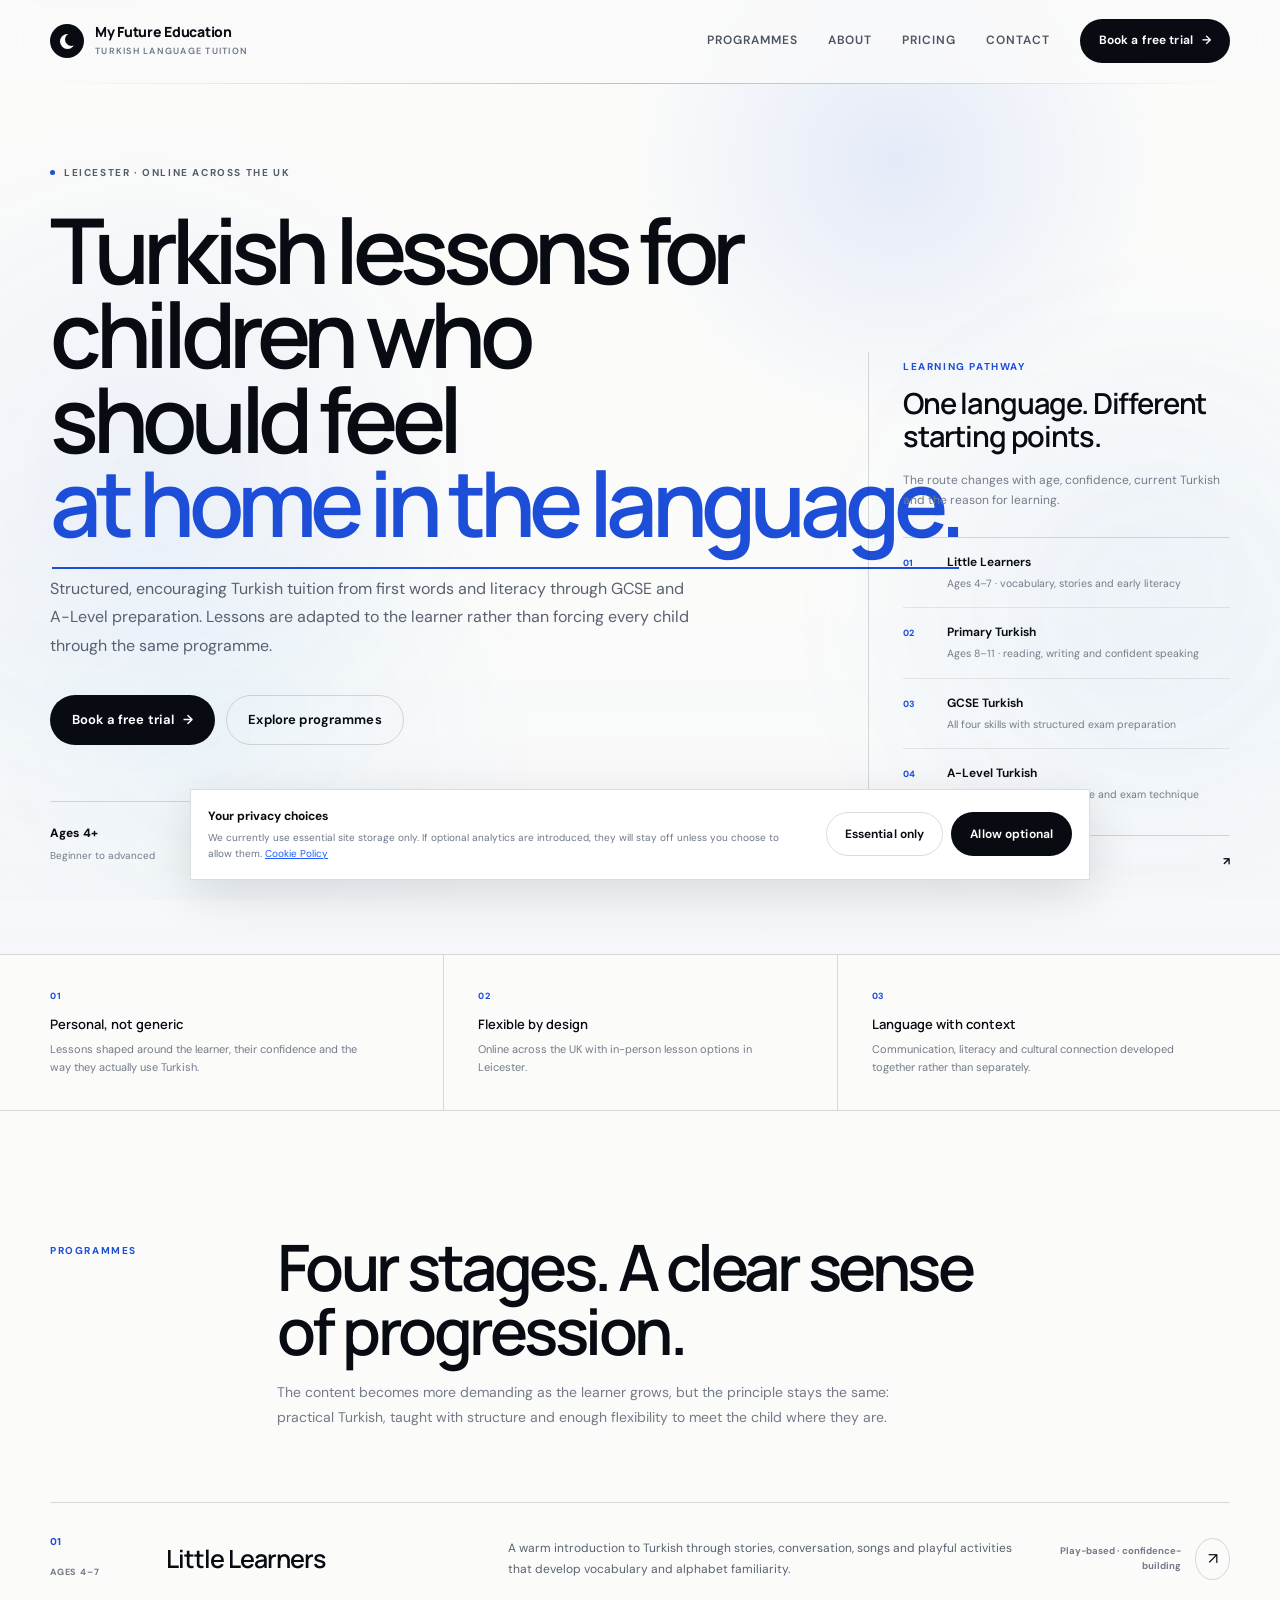
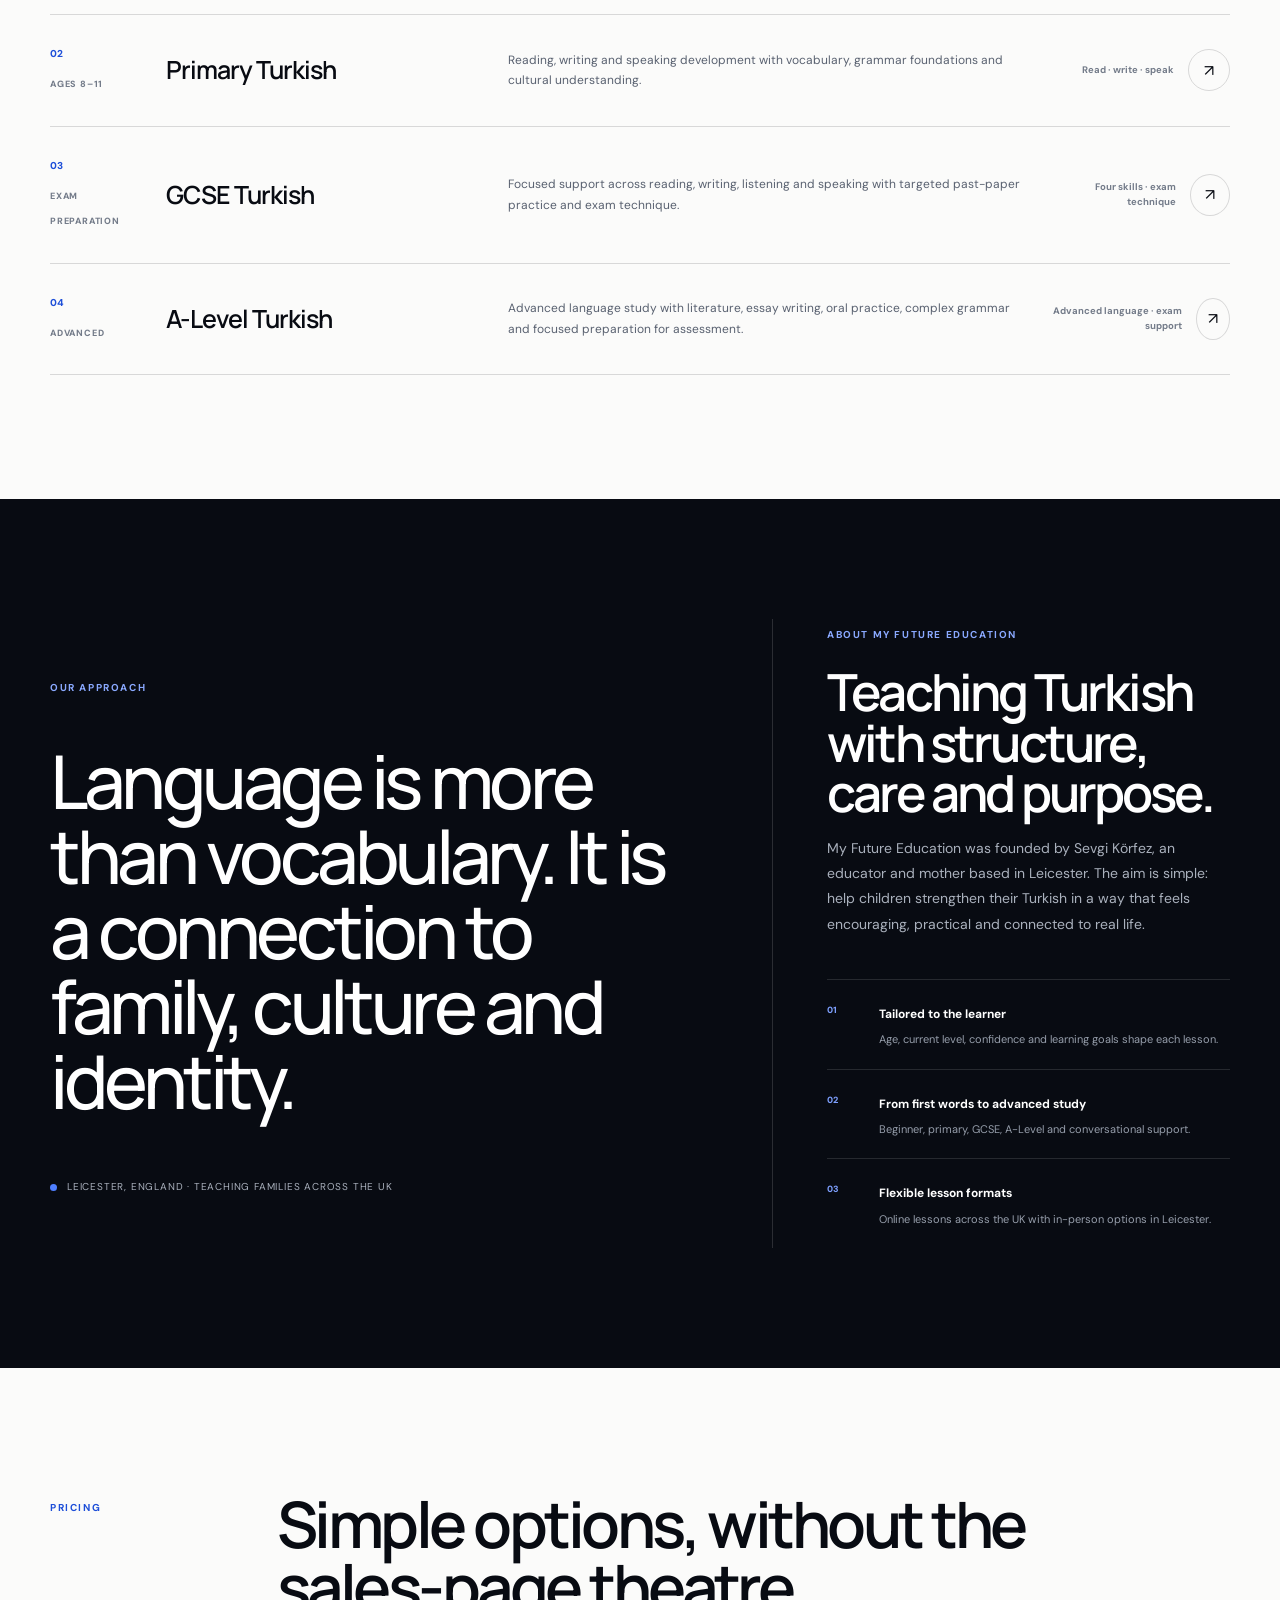
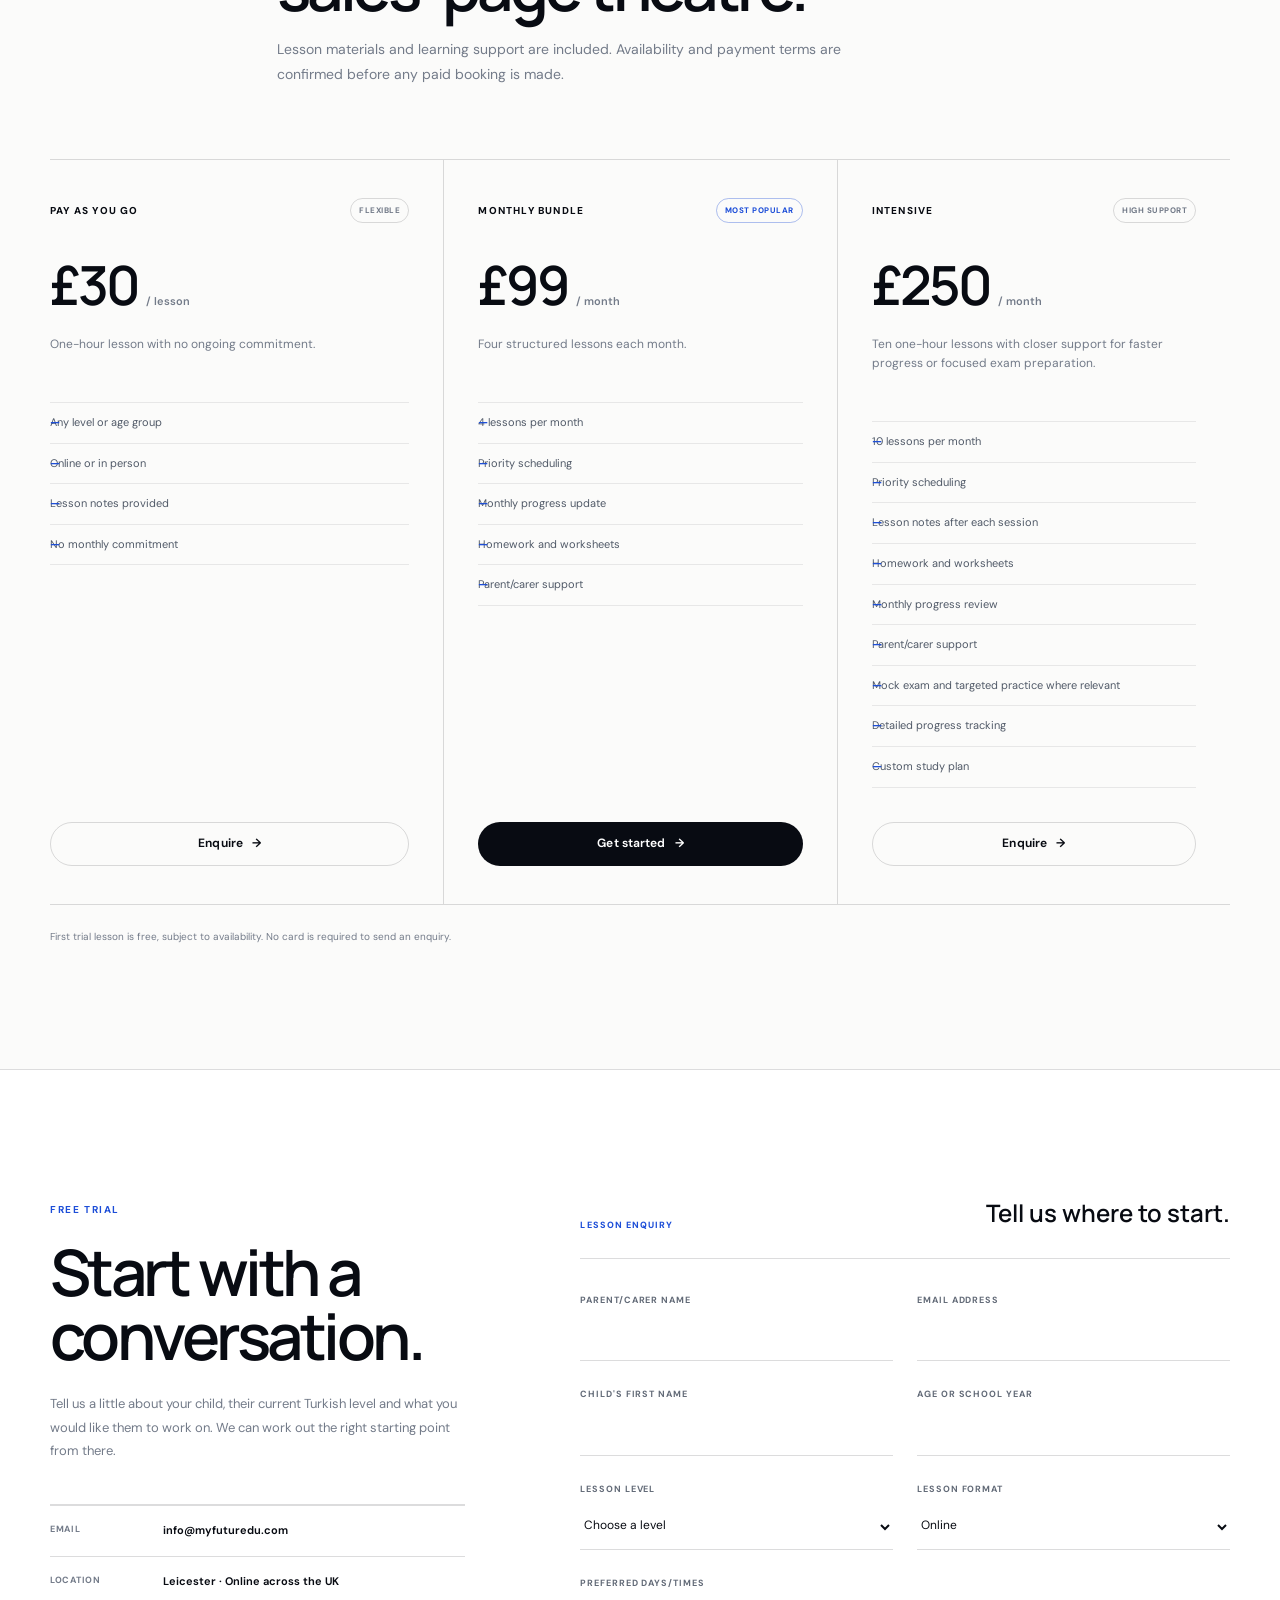
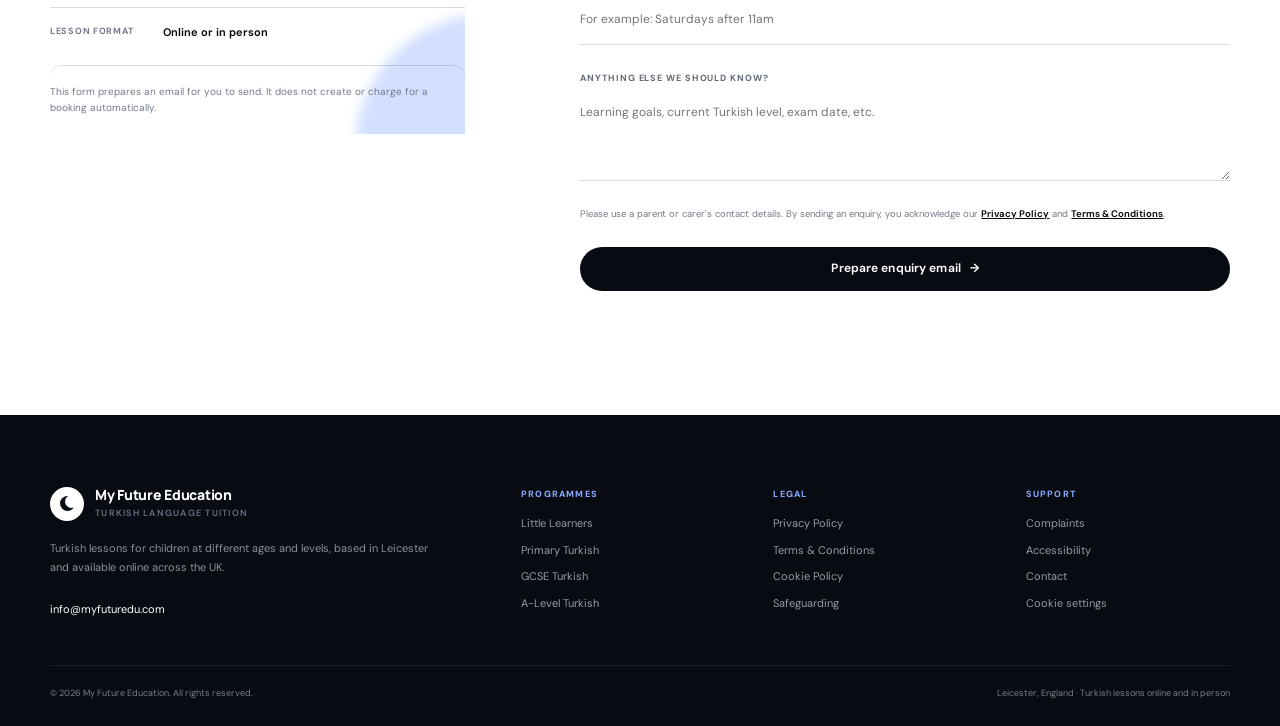
==== commit 22b4fc0b: "Update intensive package and load visible motion layer" ====
--- a/index.html
+++ b/index.html
@@ -8,6 +8,7 @@
   <link rel="canonical" href="https://myfuturedu.com/">
   <link rel="stylesheet" href="site.css">
   <link rel="stylesheet" href="editorial.css">
+  <link rel="stylesheet" href="motion-v2.css">
 </head>
 <body data-tone="paper">
 <a class="skip-link" href="#main">Skip to content</a>
@@ -151,10 +152,10 @@
         <a class="button button-primary" href="#enquiry">Get started <span aria-hidden="true">→</span></a>
       </article>
       <article class="price-card" data-motion data-delay="160">
-        <div class="price-head"><span class="price-tier">Intensive</span><span class="price-badge">Exam focus</span></div>
-        <div class="price">£179 <small>/ month</small></div>
-        <p>Eight lessons for faster progress or exam preparation.</p>
-        <ul><li>8 lessons per month</li><li>Mock exam practice</li><li>Detailed progress tracking</li><li>Custom study plan</li></ul>
+        <div class="price-head"><span class="price-tier">Intensive</span><span class="price-badge">High support</span></div>
+        <div class="price">£250 <small>/ month</small></div>
+        <p>Ten one-hour lessons with closer support for faster progress or focused exam preparation.</p>
+        <ul><li>10 lessons per month</li><li>Priority scheduling</li><li>Lesson notes after each session</li><li>Homework and worksheets</li><li>Monthly progress review</li><li>Parent/carer support</li><li>Mock exam and targeted practice where relevant</li><li>Detailed progress tracking</li><li>Custom study plan</li></ul>
         <a class="button button-outline" href="#enquiry">Enquire <span aria-hidden="true">→</span></a>
       </article>
     </div>
@@ -213,4 +214,4 @@
 <script src="site.js"></script>
 <script src="experience.js"></script>
 </body>
-</html>
+</html>
--- a/motion-v2.css
+++ b/motion-v2.css
@@ -0,0 +1,115 @@
+/* Visible live motion layer for the editorial homepage. Kept separate so legal pages remain untouched. */
+:root{
+  --ambient-a:rgba(37,99,235,.12);
+  --ambient-b:rgba(14,165,233,.055);
+  --ambient-c:rgba(99,102,241,.045);
+}
+
+body[data-tone="paper"]{--page-bg:#fbfbfa;--ambient-a:rgba(37,99,235,.105);--ambient-b:rgba(14,165,233,.045);--ambient-c:rgba(99,102,241,.035)}
+body[data-tone="white"]{--page-bg:#ffffff;--ambient-a:rgba(37,99,235,.085);--ambient-b:rgba(14,165,233,.04);--ambient-c:rgba(99,102,241,.03)}
+body[data-tone="ice"]{--page-bg:#eef4ff;--ambient-a:rgba(37,99,235,.17);--ambient-b:rgba(56,189,248,.09);--ambient-c:rgba(99,102,241,.065)}
+body[data-tone="mist"]{--page-bg:#f4f6f9;--ambient-a:rgba(37,99,235,.105);--ambient-b:rgba(125,211,252,.06);--ambient-c:rgba(99,102,241,.045)}
+
+/* The earlier ambient layer sat behind the document background. Keep it in the page stack instead. */
+.ambient-field{
+  z-index:0;
+  overflow:hidden;
+  opacity:1;
+  background:
+    radial-gradient(circle at var(--mx) var(--my),var(--ambient-a),transparent 23%),
+    radial-gradient(circle at 16% 82%,var(--ambient-b),transparent 26%),
+    radial-gradient(circle at 88% 64%,var(--ambient-c),transparent 25%);
+  transition:background .9s ease,opacity .6s ease;
+}
+.ambient-field::before,.ambient-field::after{
+  content:'';
+  position:absolute;
+  width:min(58vw,760px);
+  aspect-ratio:1;
+  border-radius:50%;
+  filter:blur(58px);
+  opacity:.58;
+  will-change:transform;
+  pointer-events:none;
+}
+.ambient-field::before{
+  left:-18vw;
+  top:12vh;
+  background:radial-gradient(circle,rgba(37,99,235,.12),rgba(37,99,235,0) 68%);
+  animation:ambient-drift-a 18s ease-in-out infinite alternate;
+}
+.ambient-field::after{
+  right:-20vw;
+  bottom:-10vh;
+  background:radial-gradient(circle,rgba(56,189,248,.09),rgba(99,102,241,0) 70%);
+  animation:ambient-drift-b 22s ease-in-out infinite alternate;
+}
+body>header,body>main,body>footer{position:relative;z-index:1}
+.scroll-progress{z-index:220;height:3px;box-shadow:0 0 16px rgba(37,99,235,.18)}
+
+/* Make the cursor treatment deliberately visible without replacing the native cursor. */
+@media(pointer:fine) and (prefers-reduced-motion:no-preference){
+  .cursor-halo{
+    width:46px;
+    height:46px;
+    border:1.25px solid rgba(29,78,216,.68);
+    background:rgba(37,99,235,.025);
+    box-shadow:0 0 0 7px rgba(37,99,235,.035),0 10px 34px rgba(29,78,216,.12);
+    opacity:.92;
+    transition:width .24s var(--ease-out),height .24s var(--ease-out),border-color .24s ease,background .24s ease,box-shadow .24s ease,opacity .24s ease;
+  }
+  .cursor-dot{
+    width:6px;
+    height:6px;
+    margin-left:-.5px;
+    margin-top:-.5px;
+    background:#1d4ed8;
+    box-shadow:0 0 0 4px rgba(37,99,235,.10);
+    opacity:1;
+  }
+  .cursor-halo.is-active{
+    width:68px;
+    height:68px;
+    border-color:rgba(29,78,216,.92);
+    background:rgba(37,99,235,.065);
+    box-shadow:0 0 0 10px rgba(37,99,235,.045),0 16px 44px rgba(29,78,216,.17);
+  }
+  a:hover,.button:hover,.course-card:hover{cursor:pointer}
+}
+
+/* A little more life in the hero without returning to decorative 'AI orbs'. */
+.hero::after{
+  content:'';
+  position:absolute;
+  inset:auto 0 0 0;
+  height:42%;
+  pointer-events:none;
+  background:linear-gradient(180deg,transparent,rgba(37,99,235,.025));
+  animation:hero-breathe 9s ease-in-out infinite alternate;
+}
+.hero>.container{position:relative;z-index:1}
+
+@keyframes ambient-drift-a{
+  0%{transform:translate3d(0,0,0) scale(1)}
+  50%{transform:translate3d(13vw,7vh,0) scale(1.08)}
+  100%{transform:translate3d(7vw,20vh,0) scale(.96)}
+}
+@keyframes ambient-drift-b{
+  0%{transform:translate3d(0,0,0) scale(.95)}
+  50%{transform:translate3d(-11vw,-8vh,0) scale(1.08)}
+  100%{transform:translate3d(-5vw,-20vh,0) scale(1)}
+}
+@keyframes hero-breathe{
+  from{opacity:.25;transform:translateY(2%)}
+  to{opacity:1;transform:translateY(0)}
+}
+
+@media(max-width:780px){
+  .ambient-field::before,.ambient-field::after{width:95vw;opacity:.42}
+  .scroll-progress{height:2px}
+}
+
+@media(prefers-reduced-motion:reduce){
+  .ambient-field::before,.ambient-field::after,.hero::after{animation:none!important}
+  .ambient-field{background:radial-gradient(circle at 75% 18%,rgba(37,99,235,.08),transparent 24%)}
+}
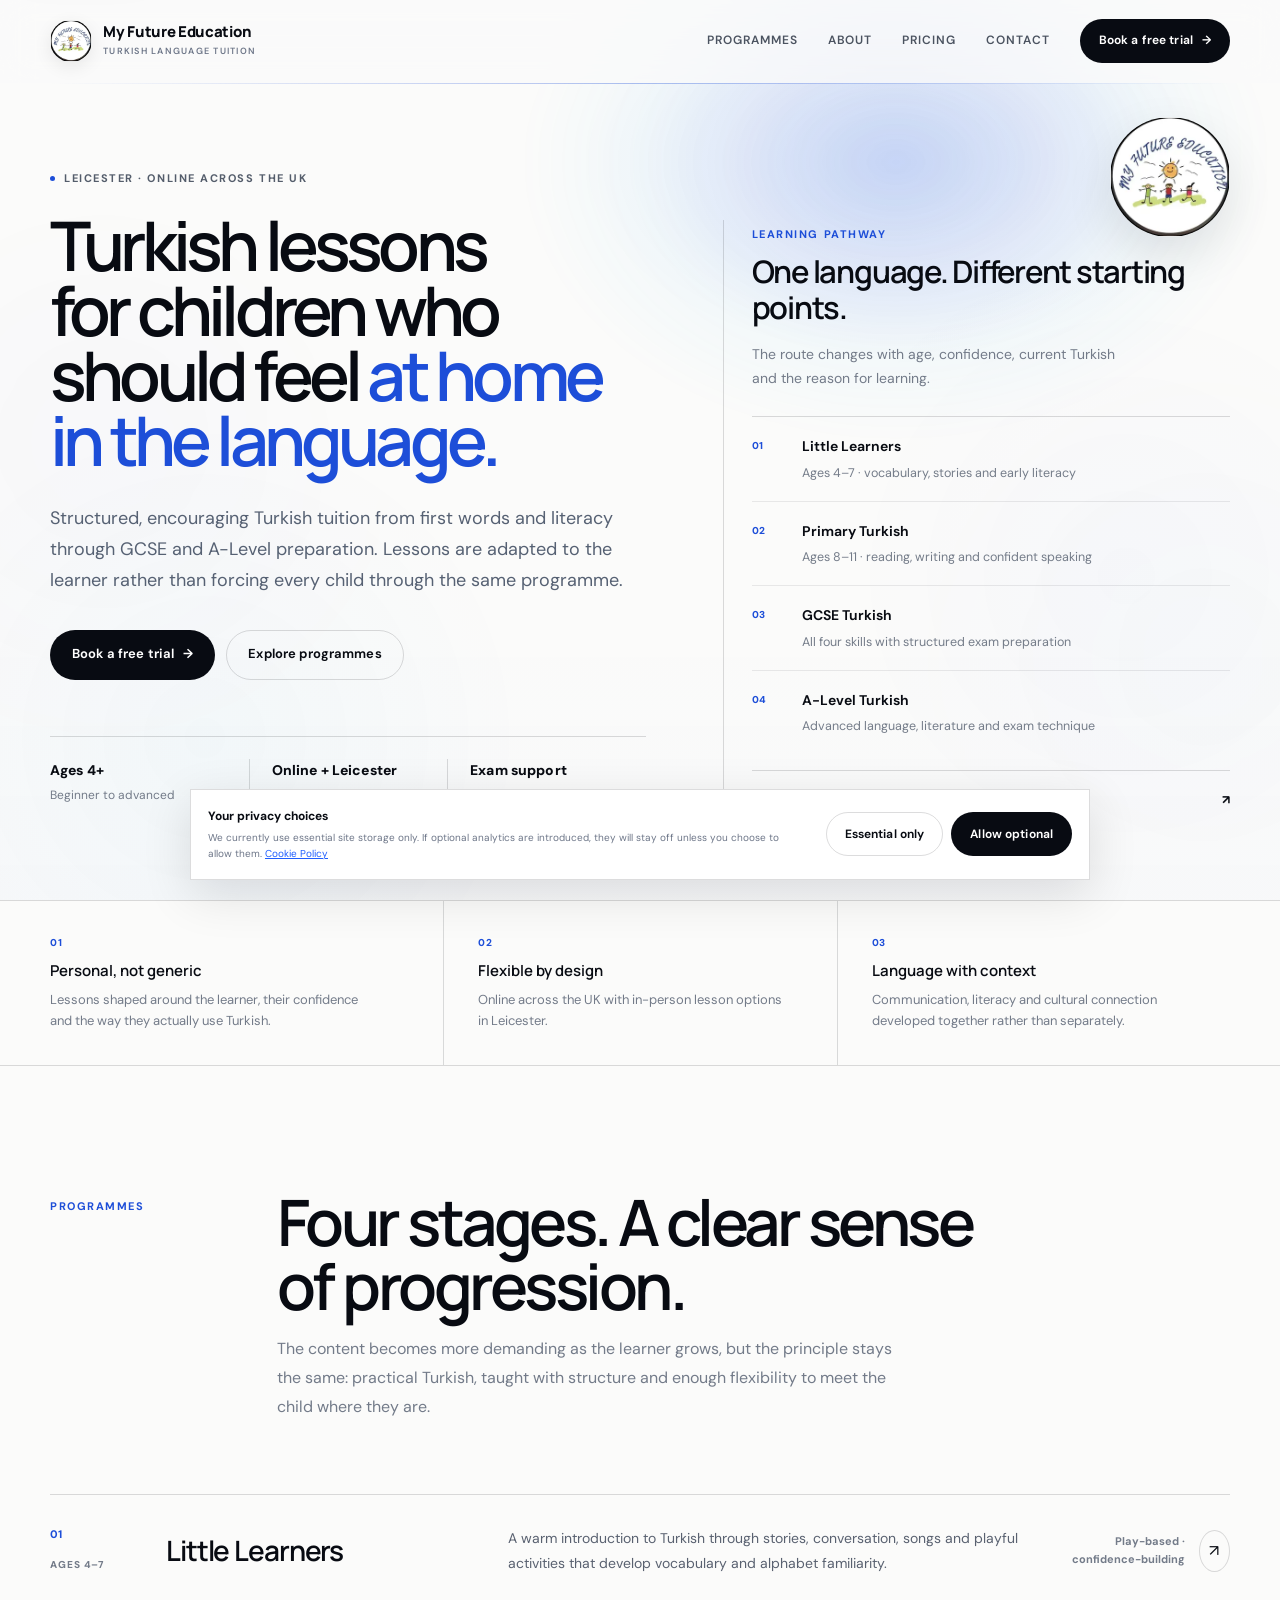
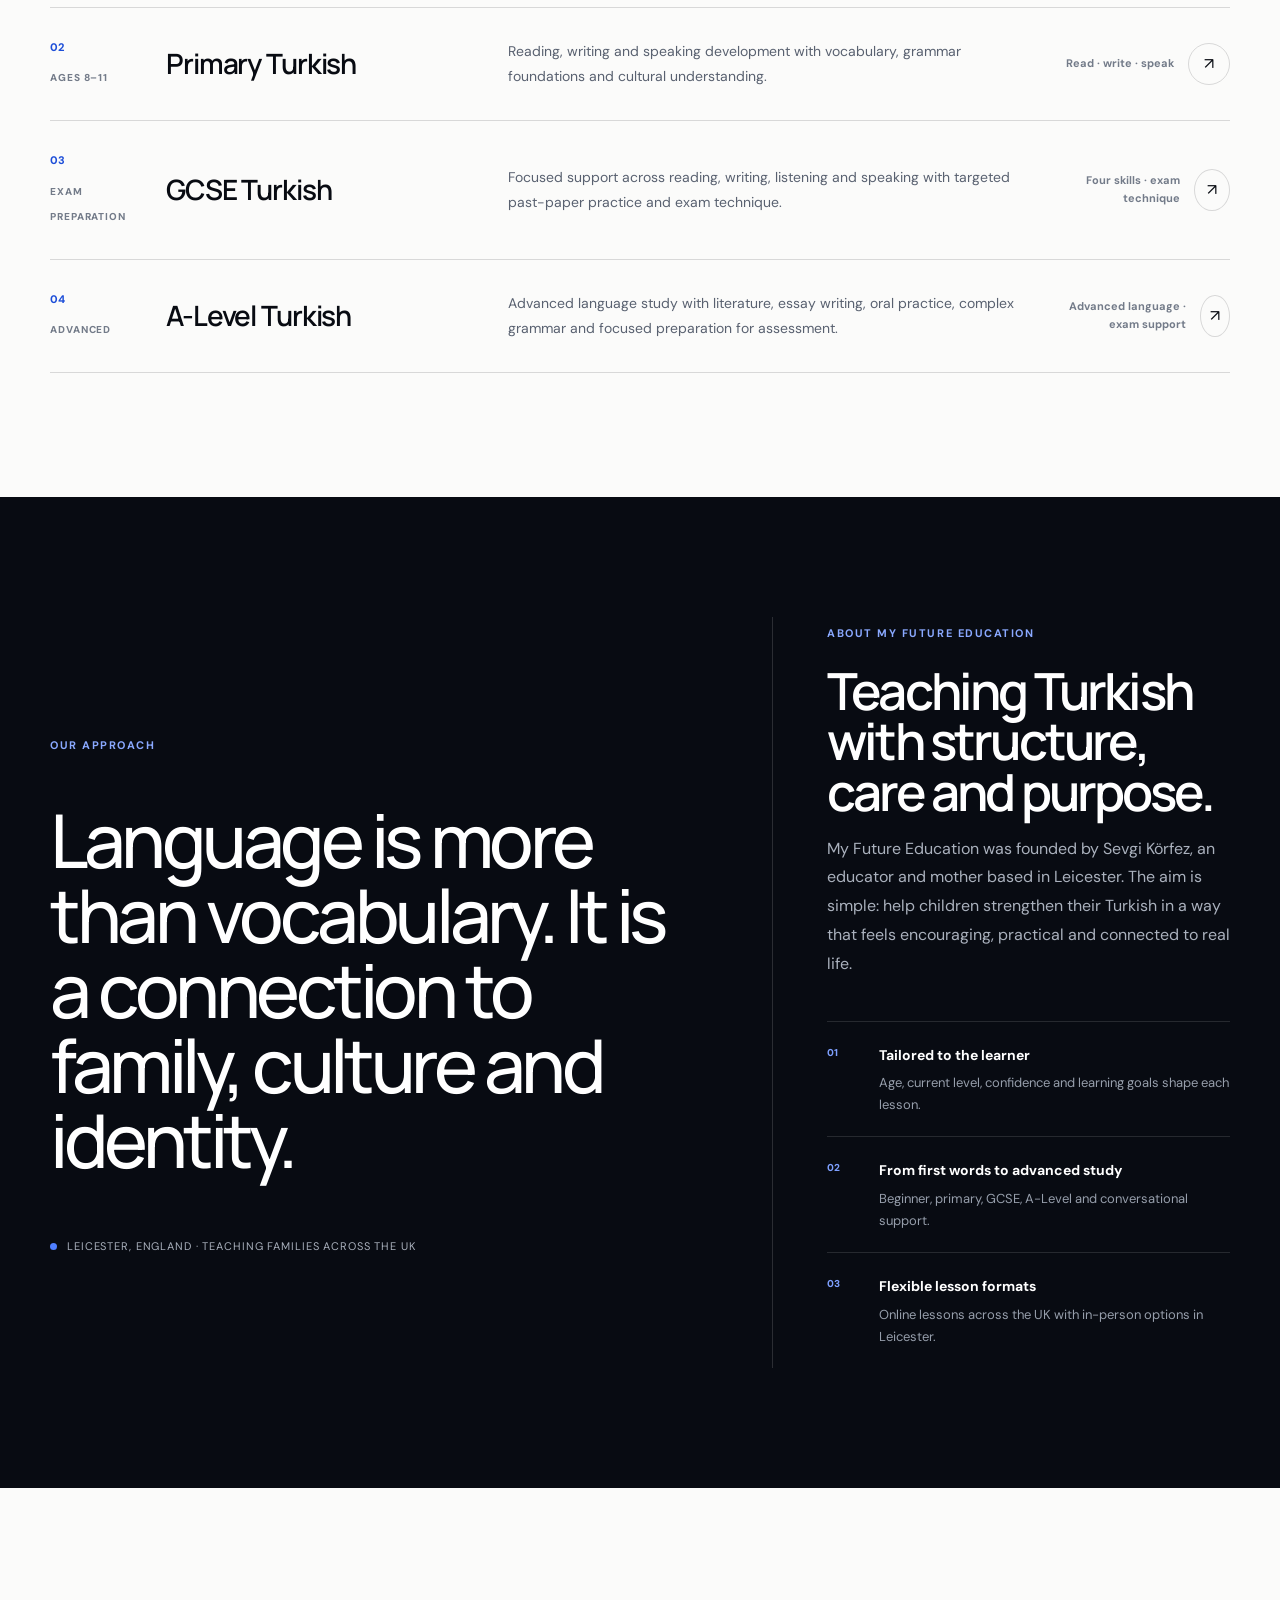
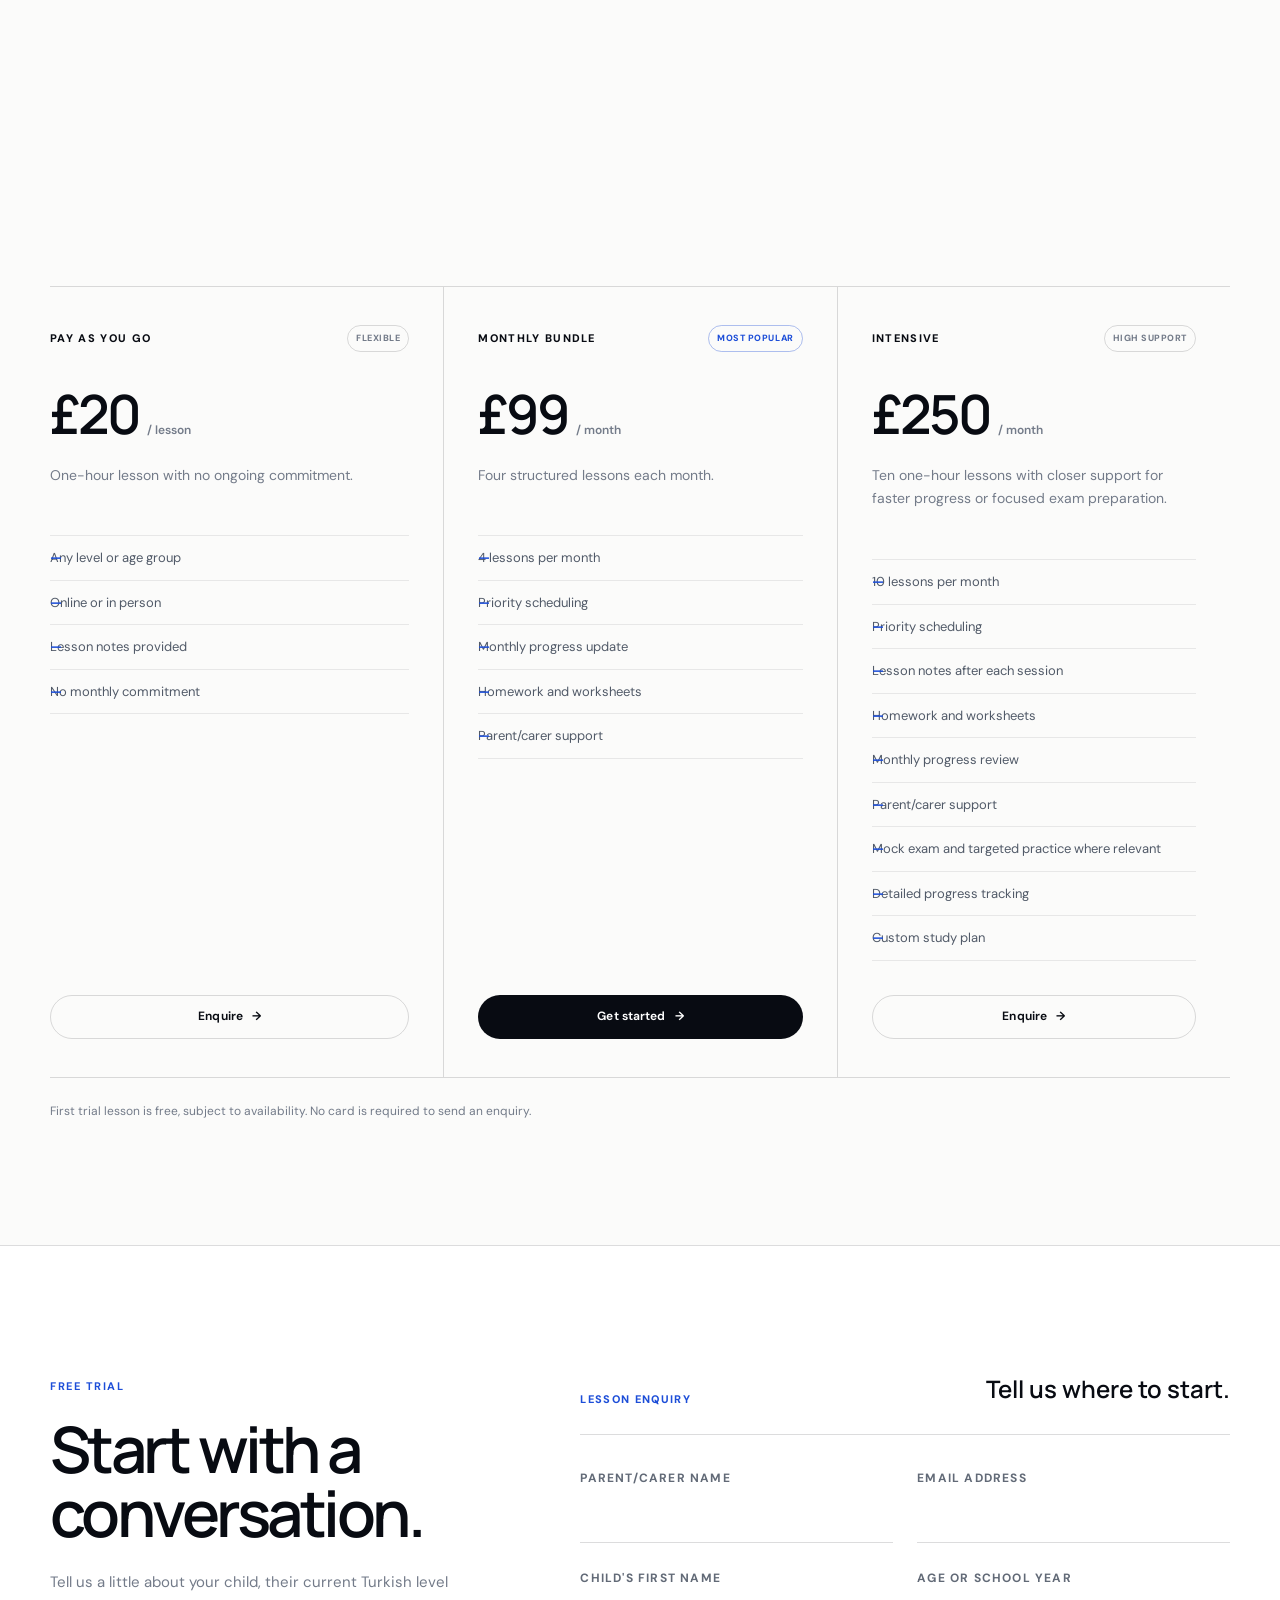
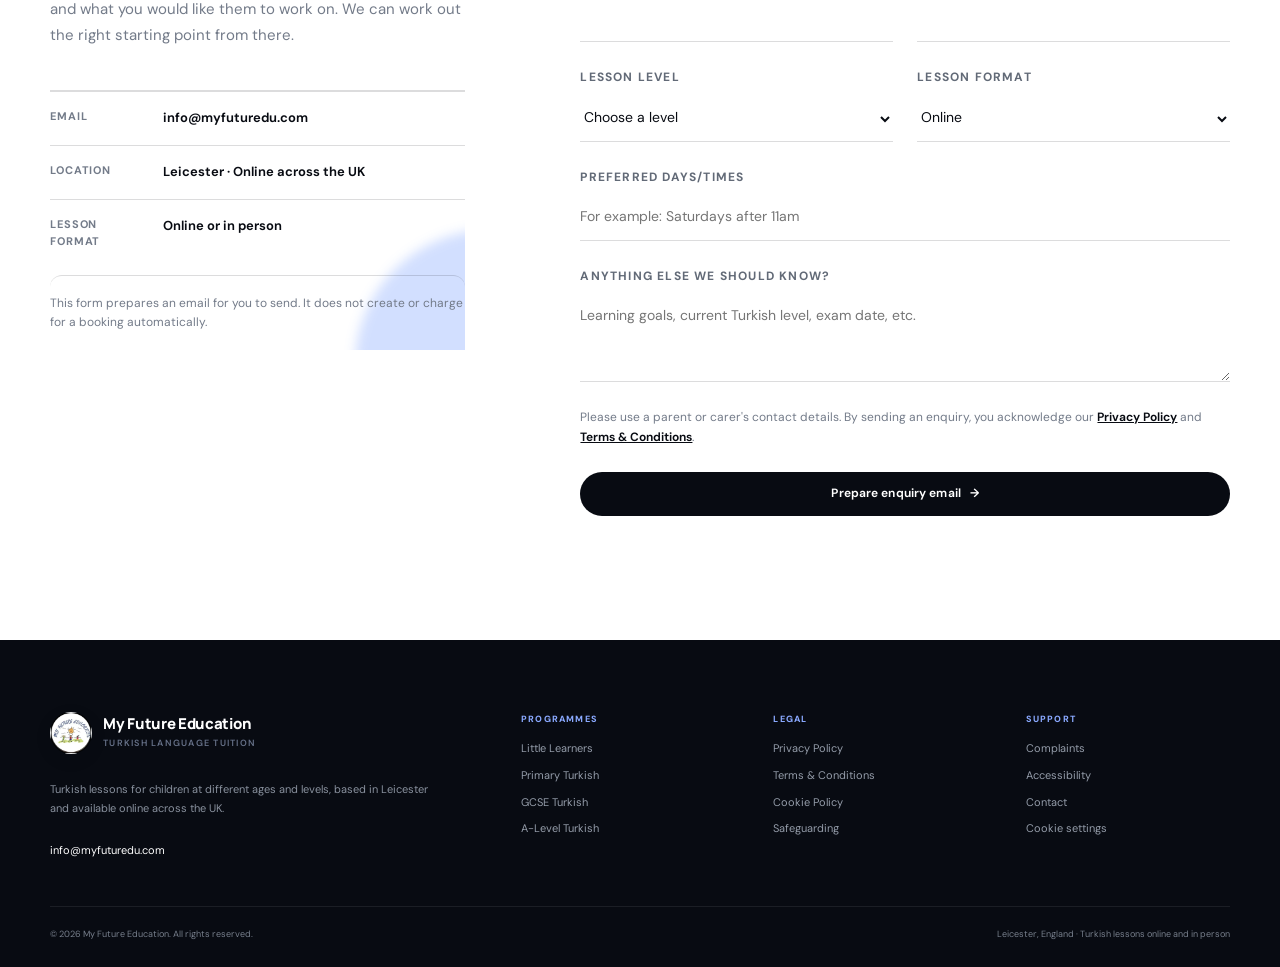
==== commit eb669336: "Add explicit favicon links to document head" ====
--- a/index.html
+++ b/index.html
@@ -6,6 +6,8 @@
   <title>My Future Education | Turkish Lessons for Children</title>
   <meta name="description" content="Professional Turkish lessons for children in Leicester and online across the UK, from early learners through GCSE and A-Level preparation.">
   <link rel="canonical" href="https://myfuturedu.com/">
+  <link rel="icon" href="/favicon.ico?v=20260831-4" sizes="any">
+  <link rel="icon" type="image/png" sizes="32x32" href="/favicon-32.png?v=20260831-4">
   <link rel="stylesheet" href="site.css">
   <link rel="stylesheet" href="editorial.css">
   <link rel="stylesheet" href="motion-v2.css">
@@ -139,7 +141,7 @@
     <div class="pricing-grid">
       <article class="price-card" data-motion>
         <div class="price-head"><span class="price-tier">Pay as you go</span><span class="price-badge">Flexible</span></div>
-        <div class="price">£30 <small>/ lesson</small></div>
+        <div class="price">£20 <small>/ lesson</small></div>
         <p>One-hour lesson with no ongoing commitment.</p>
         <ul><li>Any level or age group</li><li>Online or in person</li><li>Lesson notes provided</li><li>No monthly commitment</li></ul>
         <a class="button button-outline" href="#enquiry">Enquire <span aria-hidden="true">→</span></a>
--- a/motion-v2.css
+++ b/motion-v2.css
@@ -1,91 +1,126 @@
 /* Visible live motion layer for the editorial homepage. Kept separate so legal pages remain untouched. */
 :root{
   --ambient-a:rgba(37,99,235,.12);
-  --ambient-b:rgba(14,165,233,.055);
-  --ambient-c:rgba(99,102,241,.045);
+  --ambient-b:rgba(14,165,233,.04);
+  --ambient-c:rgba(99,102,241,.03);
 }
 
-body[data-tone="paper"]{--page-bg:#fbfbfa;--ambient-a:rgba(37,99,235,.105);--ambient-b:rgba(14,165,233,.045);--ambient-c:rgba(99,102,241,.035)}
-body[data-tone="white"]{--page-bg:#ffffff;--ambient-a:rgba(37,99,235,.085);--ambient-b:rgba(14,165,233,.04);--ambient-c:rgba(99,102,241,.03)}
-body[data-tone="ice"]{--page-bg:#eef4ff;--ambient-a:rgba(37,99,235,.17);--ambient-b:rgba(56,189,248,.09);--ambient-c:rgba(99,102,241,.065)}
-body[data-tone="mist"]{--page-bg:#f4f6f9;--ambient-a:rgba(37,99,235,.105);--ambient-b:rgba(125,211,252,.06);--ambient-c:rgba(99,102,241,.045)}
+body[data-tone="paper"]{--page-bg:#fbfbfa;--ambient-a:rgba(37,99,235,.12);--ambient-b:rgba(14,165,233,.035);--ambient-c:rgba(99,102,241,.024)}
+body[data-tone="white"]{--page-bg:#ffffff;--ambient-a:rgba(37,99,235,.10);--ambient-b:rgba(14,165,233,.03);--ambient-c:rgba(99,102,241,.022)}
+body[data-tone="ice"]{--page-bg:#f3f7ff;--ambient-a:rgba(37,99,235,.14);--ambient-b:rgba(56,189,248,.055);--ambient-c:rgba(99,102,241,.04)}
+body[data-tone="mist"]{--page-bg:#f5f6f8;--ambient-a:rgba(37,99,235,.11);--ambient-b:rgba(125,211,252,.04);--ambient-c:rgba(99,102,241,.028)}
 
-/* The earlier ambient layer sat behind the document background. Keep it in the page stack instead. */
 .ambient-field{
   z-index:0;
   overflow:hidden;
-  opacity:1;
+  opacity:.9;
   background:
-    radial-gradient(circle at var(--mx) var(--my),var(--ambient-a),transparent 23%),
-    radial-gradient(circle at 16% 82%,var(--ambient-b),transparent 26%),
-    radial-gradient(circle at 88% 64%,var(--ambient-c),transparent 25%);
-  transition:background .9s ease,opacity .6s ease;
+    radial-gradient(ellipse 34% 30% at var(--mx) var(--my),var(--ambient-a) 0%,rgba(37,99,235,.045) 38%,transparent 76%),
+    radial-gradient(circle at 16% 82%,var(--ambient-b),transparent 28%),
+    radial-gradient(circle at 88% 64%,var(--ambient-c),transparent 27%);
+  transition:background-color .9s ease,opacity .6s ease;
 }
 .ambient-field::before,.ambient-field::after{
   content:'';
   position:absolute;
-  width:min(58vw,760px);
+  width:min(52vw,680px);
   aspect-ratio:1;
   border-radius:50%;
-  filter:blur(58px);
-  opacity:.58;
+  filter:blur(72px);
+  opacity:.34;
   will-change:transform;
   pointer-events:none;
 }
 .ambient-field::before{
   left:-18vw;
   top:12vh;
-  background:radial-gradient(circle,rgba(37,99,235,.12),rgba(37,99,235,0) 68%);
-  animation:ambient-drift-a 18s ease-in-out infinite alternate;
+  background:radial-gradient(circle,rgba(37,99,235,.075),rgba(37,99,235,0) 70%);
+  animation:ambient-drift-a 19s ease-in-out infinite alternate;
 }
 .ambient-field::after{
   right:-20vw;
   bottom:-10vh;
-  background:radial-gradient(circle,rgba(56,189,248,.09),rgba(99,102,241,0) 70%);
-  animation:ambient-drift-b 22s ease-in-out infinite alternate;
+  background:radial-gradient(circle,rgba(56,189,248,.05),rgba(99,102,241,0) 72%);
+  animation:ambient-drift-b 23s ease-in-out infinite alternate;
 }
 body>header,body>main,body>footer{position:relative;z-index:1}
 .scroll-progress{z-index:220;height:3px;box-shadow:0 0 16px rgba(37,99,235,.18)}
 
-/* Make the cursor treatment deliberately visible without replacing the native cursor. */
-@media(pointer:fine) and (prefers-reduced-motion:no-preference){
-  .cursor-halo{
-    width:46px;
-    height:46px;
-    border:1.25px solid rgba(29,78,216,.68);
-    background:rgba(37,99,235,.025);
-    box-shadow:0 0 0 7px rgba(37,99,235,.035),0 10px 34px rgba(29,78,216,.12);
-    opacity:.92;
-    transition:width .24s var(--ease-out),height .24s var(--ease-out),border-color .24s ease,background .24s ease,box-shadow .24s ease,opacity .24s ease;
-  }
-  .cursor-dot{
-    width:6px;
-    height:6px;
-    margin-left:-.5px;
-    margin-top:-.5px;
-    background:#1d4ed8;
-    box-shadow:0 0 0 4px rgba(37,99,235,.10);
-    opacity:1;
-  }
-  .cursor-halo.is-active{
-    width:68px;
-    height:68px;
-    border-color:rgba(29,78,216,.92);
-    background:rgba(37,99,235,.065);
-    box-shadow:0 0 0 10px rgba(37,99,235,.045),0 16px 44px rgba(29,78,216,.17);
-  }
-  a:hover,.button:hover,.course-card:hover{cursor:pointer}
+/* Hero proportion correction. */
+.hero-grid{
+  grid-template-columns:minmax(0,1.08fr) minmax(360px,.92fr);
+  gap:clamp(58px,6vw,96px);
+  align-items:end;
 }
+.hero-copy{min-width:0;max-width:790px}
+.hero h1{
+  font-size:clamp(52px,5.35vw,80px);
+  line-height:.95;
+  max-width:790px;
+  text-wrap:balance;
+}
+.hero h1 span{white-space:normal}
+.hero h1 span:after{display:none}
+.hero-lead{max-width:670px;font-size:18px;line-height:1.72;color:#566173}
+.learning-card{min-width:0;align-self:end;padding-left:clamp(26px,2.2vw,38px)}
 
-/* A little more life in the hero without returning to decorative 'AI orbs'. */
+/* No custom cursor overlay. The normal cursor remains; only the background responds to it. */
+.cursor-halo,.cursor-dot{display:none!important;visibility:hidden!important;opacity:0!important}
+
+/* Readability pass. */
+.eyebrow,.section-kicker,.mini-label{font-size:11px;letter-spacing:.14em}
+.learning-card h2{font-size:31px;line-height:1.14}
+.learning-intro{font-size:14px;line-height:1.7;max-width:380px}
+.path-step{grid-template-columns:36px 1fr;gap:14px;padding:18px 0}
+.step-number{font-size:10px}
+.path-step strong{font-size:14px}
+.path-step div span{font-size:12.5px;line-height:1.6;margin-top:5px}
+.learning-link{font-size:12.5px;padding-top:19px}
+
+.hero-facts strong{font-size:14px}
+.hero-facts span{font-size:12px;line-height:1.5}
+
+.trust-grid strong{font-size:15px}
+.trust-grid p{font-size:13px;line-height:1.65}
+.trust-index{font-size:10px}
+
+.section-title-wrap p,.about-copy>p{font-size:16px;line-height:1.8}
+.course-card h3{font-size:28px}
+.course-card>p,.course-card-dark>p,.course-card-blue>p{font-size:14px;line-height:1.75}
+.course-number{font-size:11px}
+.course-level{font-size:10px}
+.course-footer span,.course-card-dark .course-footer span,.course-card-blue .course-footer span{font-size:11px}
+
+.about-location{font-size:11px}
+.feature-row strong{font-size:14px}
+.feature-row p{font-size:13px;line-height:1.7}
+.feature-icon{font-size:10px}
+
+.price-tier{font-size:11px}
+.price-badge,.price-badge.popular{font-size:9px}
+.price-card>p{font-size:14px;line-height:1.7}
+.price-card li{font-size:13px;line-height:1.5;padding:12px 0}
+.price small{font-size:12px}
+.trial-note{font-size:12px;line-height:1.6}
+
+.contact-card>p{font-size:15px;line-height:1.75}
+.contact-list span{font-size:11px}
+.contact-list strong,.contact-list a{font-size:13px}
+.contact-note{font-size:12px;line-height:1.6}
+.form-intro span{font-size:11px}
+.form-intro strong{font-size:24px}
+.field label{font-size:12px}
+.field input,.field select,.field textarea{font-size:14px}
+.form-consent{font-size:12px;line-height:1.65}
+
 .hero::after{
   content:'';
   position:absolute;
   inset:auto 0 0 0;
-  height:42%;
+  height:34%;
   pointer-events:none;
-  background:linear-gradient(180deg,transparent,rgba(37,99,235,.025));
-  animation:hero-breathe 9s ease-in-out infinite alternate;
+  background:linear-gradient(180deg,transparent,rgba(37,99,235,.015));
+  animation:hero-breathe 10s ease-in-out infinite alternate;
 }
 .hero>.container{position:relative;z-index:1}
 
@@ -100,16 +135,33 @@
   100%{transform:translate3d(-5vw,-20vh,0) scale(1)}
 }
 @keyframes hero-breathe{
-  from{opacity:.25;transform:translateY(2%)}
-  to{opacity:1;transform:translateY(0)}
+  from{opacity:.2;transform:translateY(2%)}
+  to{opacity:.65;transform:translateY(0)}
+}
+
+@media(max-width:1100px){
+  .hero-grid{grid-template-columns:minmax(0,1fr) minmax(320px,.82fr);gap:44px}
+  .hero h1{font-size:clamp(48px,6vw,68px)}
+}
+
+@media(max-width:900px){
+  .hero-grid{grid-template-columns:1fr;gap:56px}
+  .hero-copy{max-width:760px}
+  .hero h1{max-width:760px}
+  .learning-card{padding-left:0;border-left:0;border-top:1px solid var(--ed-line);padding-top:30px}
 }
 
 @media(max-width:780px){
-  .ambient-field::before,.ambient-field::after{width:95vw;opacity:.42}
+  .ambient-field::before,.ambient-field::after{width:95vw;opacity:.28}
   .scroll-progress{height:2px}
+  .hero h1{font-size:clamp(44px,13vw,64px);line-height:.97}
+  .hero-lead{font-size:16px}
+  .learning-intro{font-size:13.5px}
+  .path-step strong{font-size:13.5px}
+  .path-step div span{font-size:12px}
 }
 
 @media(prefers-reduced-motion:reduce){
   .ambient-field::before,.ambient-field::after,.hero::after{animation:none!important}
-  .ambient-field{background:radial-gradient(circle at 75% 18%,rgba(37,99,235,.08),transparent 24%)}
+  .ambient-field{background:radial-gradient(ellipse 34% 30% at 75% 18%,rgba(37,99,235,.07),transparent 76%)}
 }
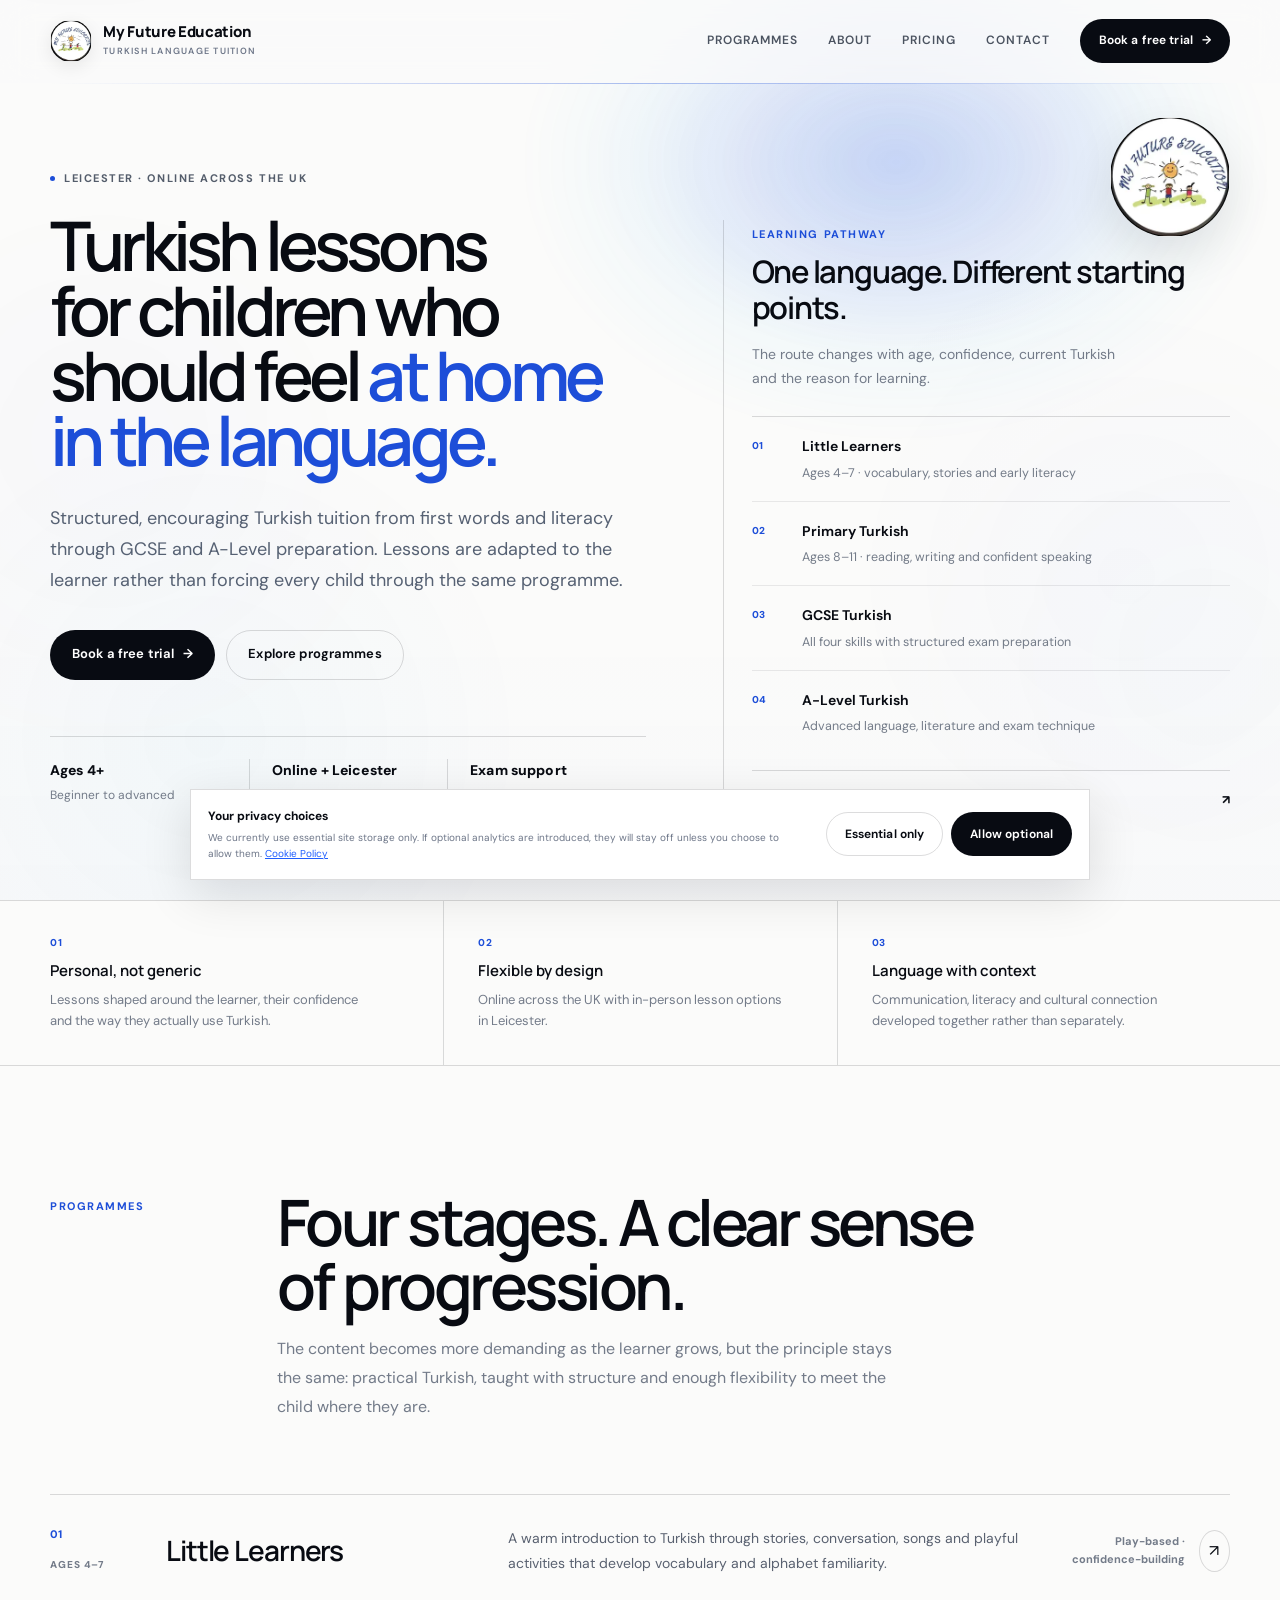
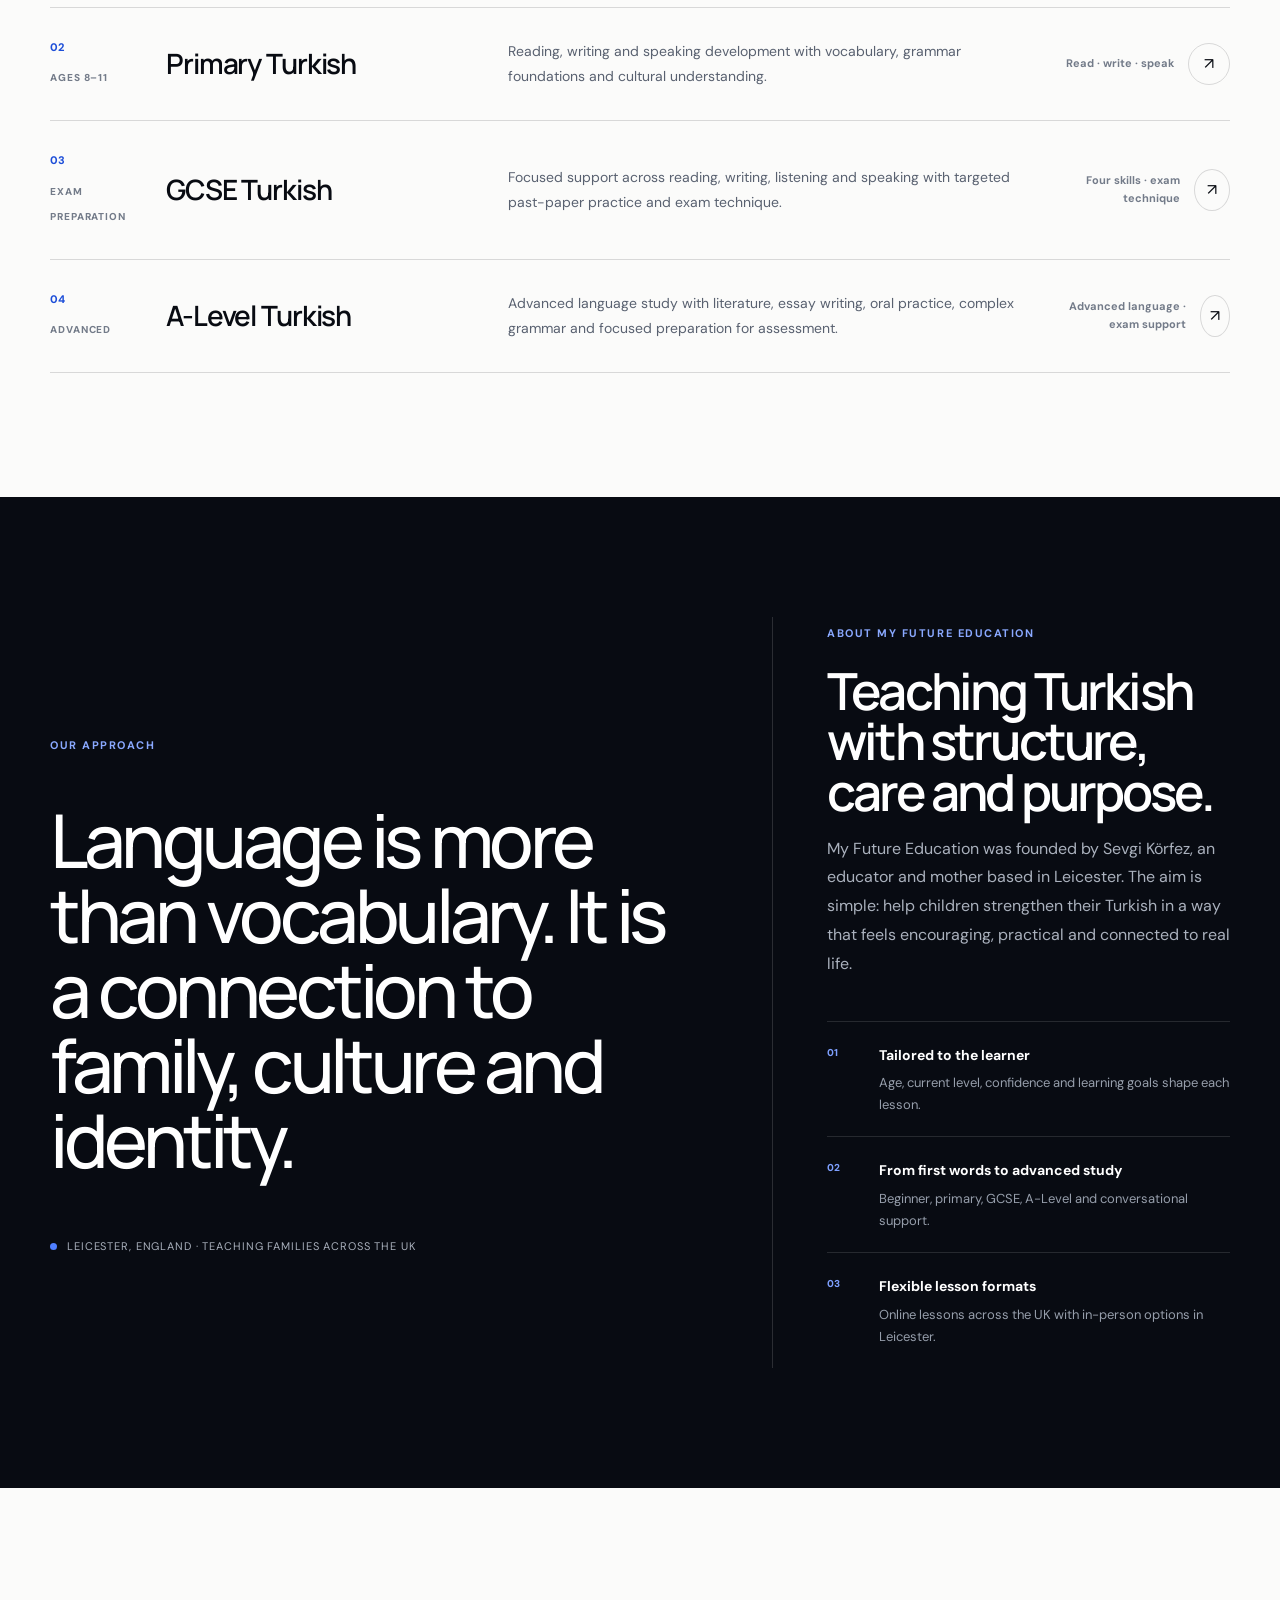
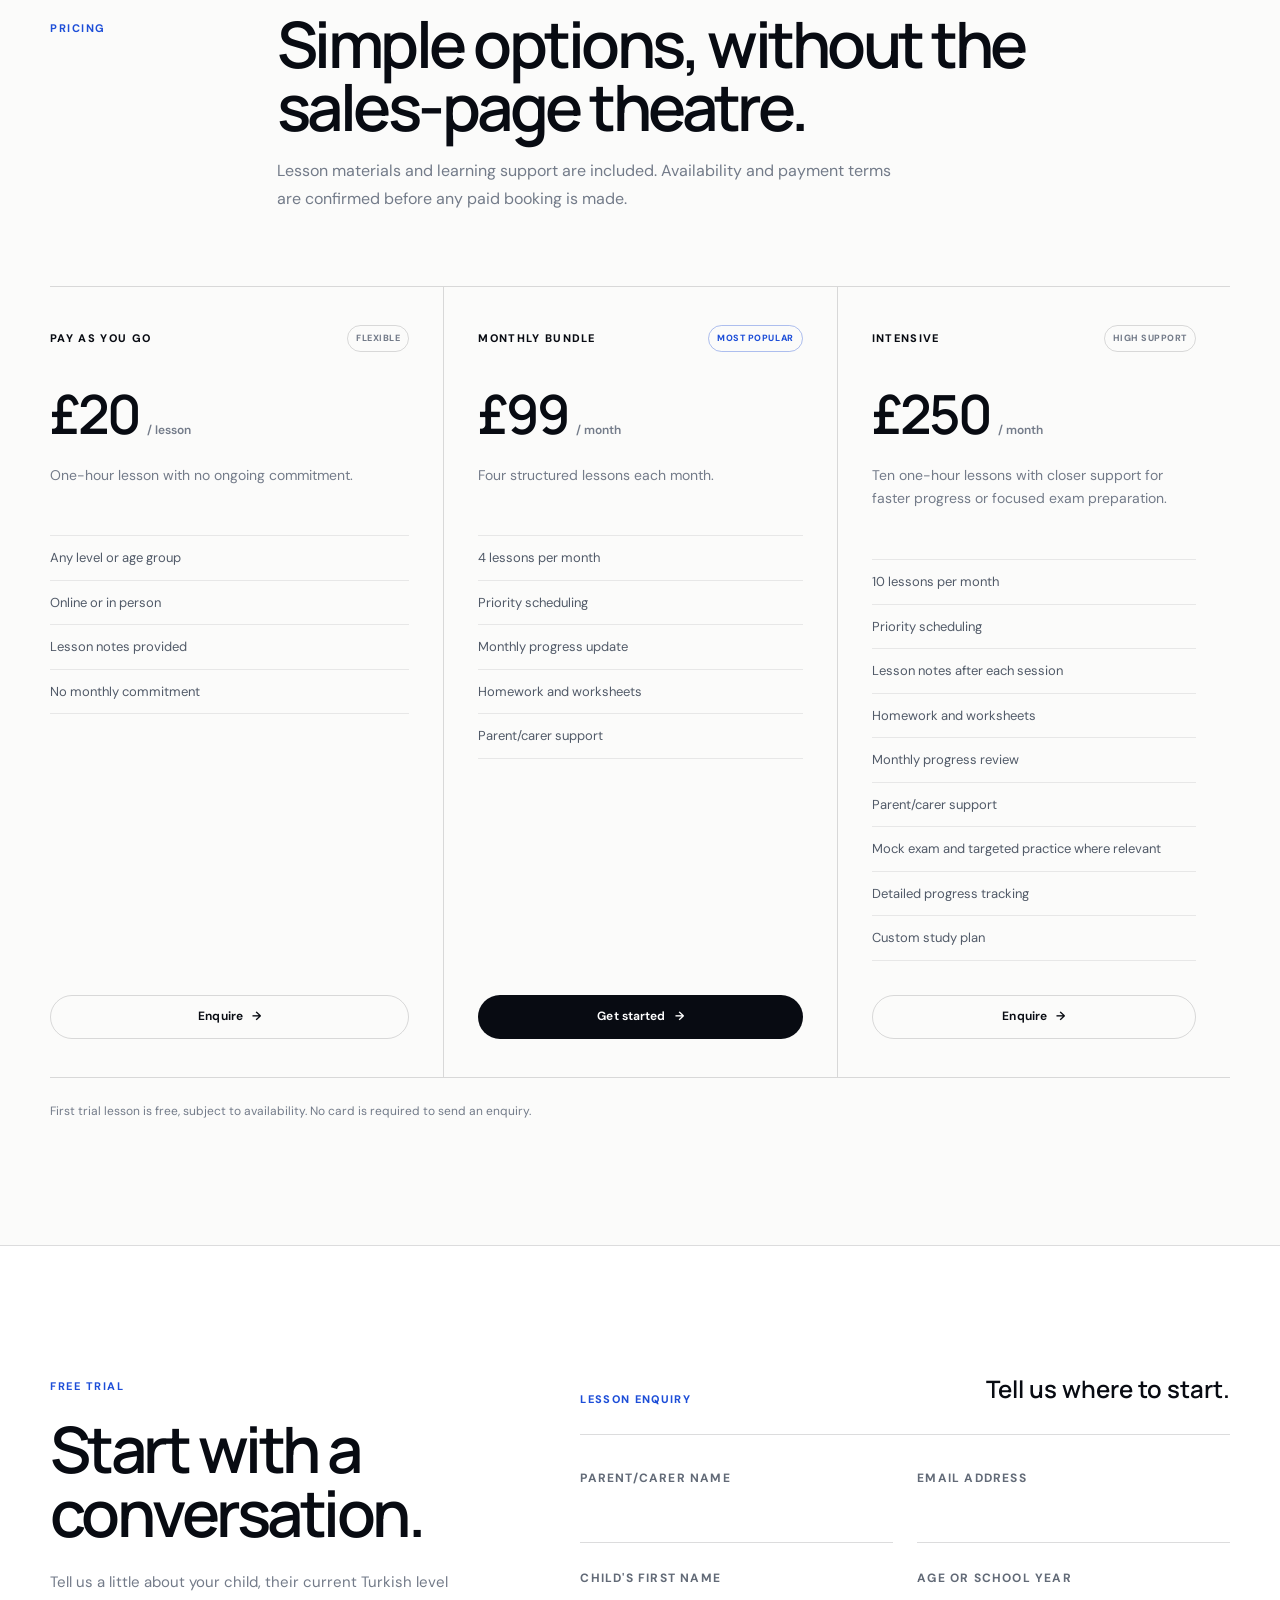
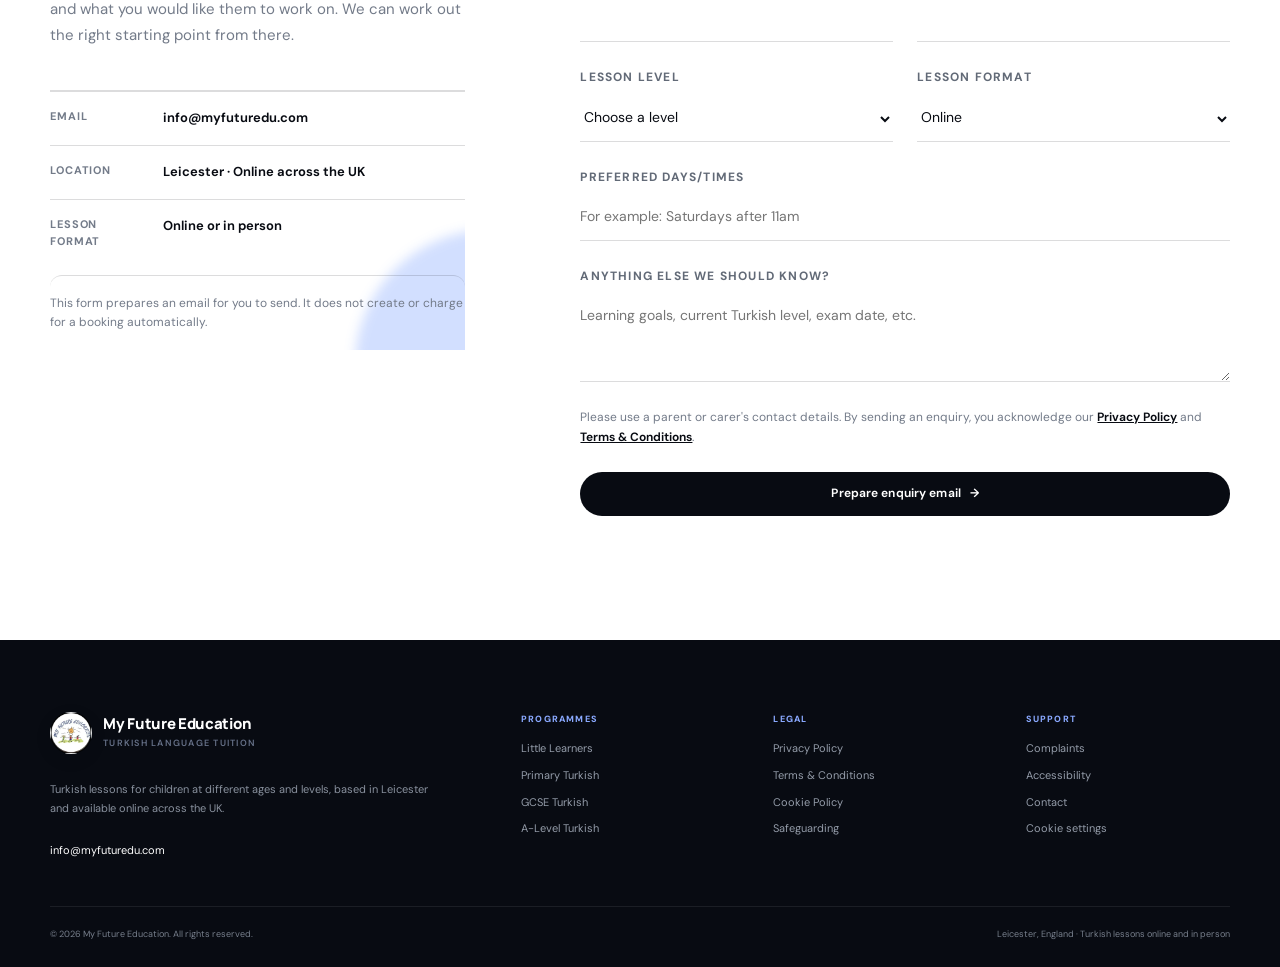
==== commit c047a86f: "Hard-fix pricing list markers and bust CSS cache" ====
--- a/index.html
+++ b/index.html
@@ -8,9 +8,16 @@
   <link rel="canonical" href="https://myfuturedu.com/">
   <link rel="icon" href="/favicon.ico?v=20260831-4" sizes="any">
   <link rel="icon" type="image/png" sizes="32x32" href="/favicon-32.png?v=20260831-4">
-  <link rel="stylesheet" href="site.css">
-  <link rel="stylesheet" href="editorial.css">
-  <link rel="stylesheet" href="motion-v2.css">
+  <link rel="stylesheet" href="site.css?v=20260831-5">
+  <link rel="stylesheet" href="editorial.css?v=20260831-5">
+  <link rel="stylesheet" href="motion-v2.css?v=20260831-5">
+  <style>
+    .pricing-grid .price-card li{padding-left:0!important;text-indent:0!important;list-style:none!important}
+    .pricing-grid .price-card li::before,
+    .pricing-grid .price-card li:before,
+    .pricing-grid .price-card li::after,
+    .pricing-grid .price-card li:after{content:none!important;display:none!important;width:0!important;height:0!important;margin:0!important}
+  </style>
 </head>
 <body data-tone="paper">
 <a class="skip-link" href="#main">Skip to content</a>
--- a/motion-v2.css
+++ b/motion-v2.css
@@ -100,6 +100,7 @@
 .price-badge,.price-badge.popular{font-size:9px}
 .price-card>p{font-size:14px;line-height:1.7}
 .price-card li{font-size:13px;line-height:1.5;padding:12px 0}
+.price-card li::before{content:none!important;display:none!important}
 .price small{font-size:12px}
 .trial-note{font-size:12px;line-height:1.6}
 
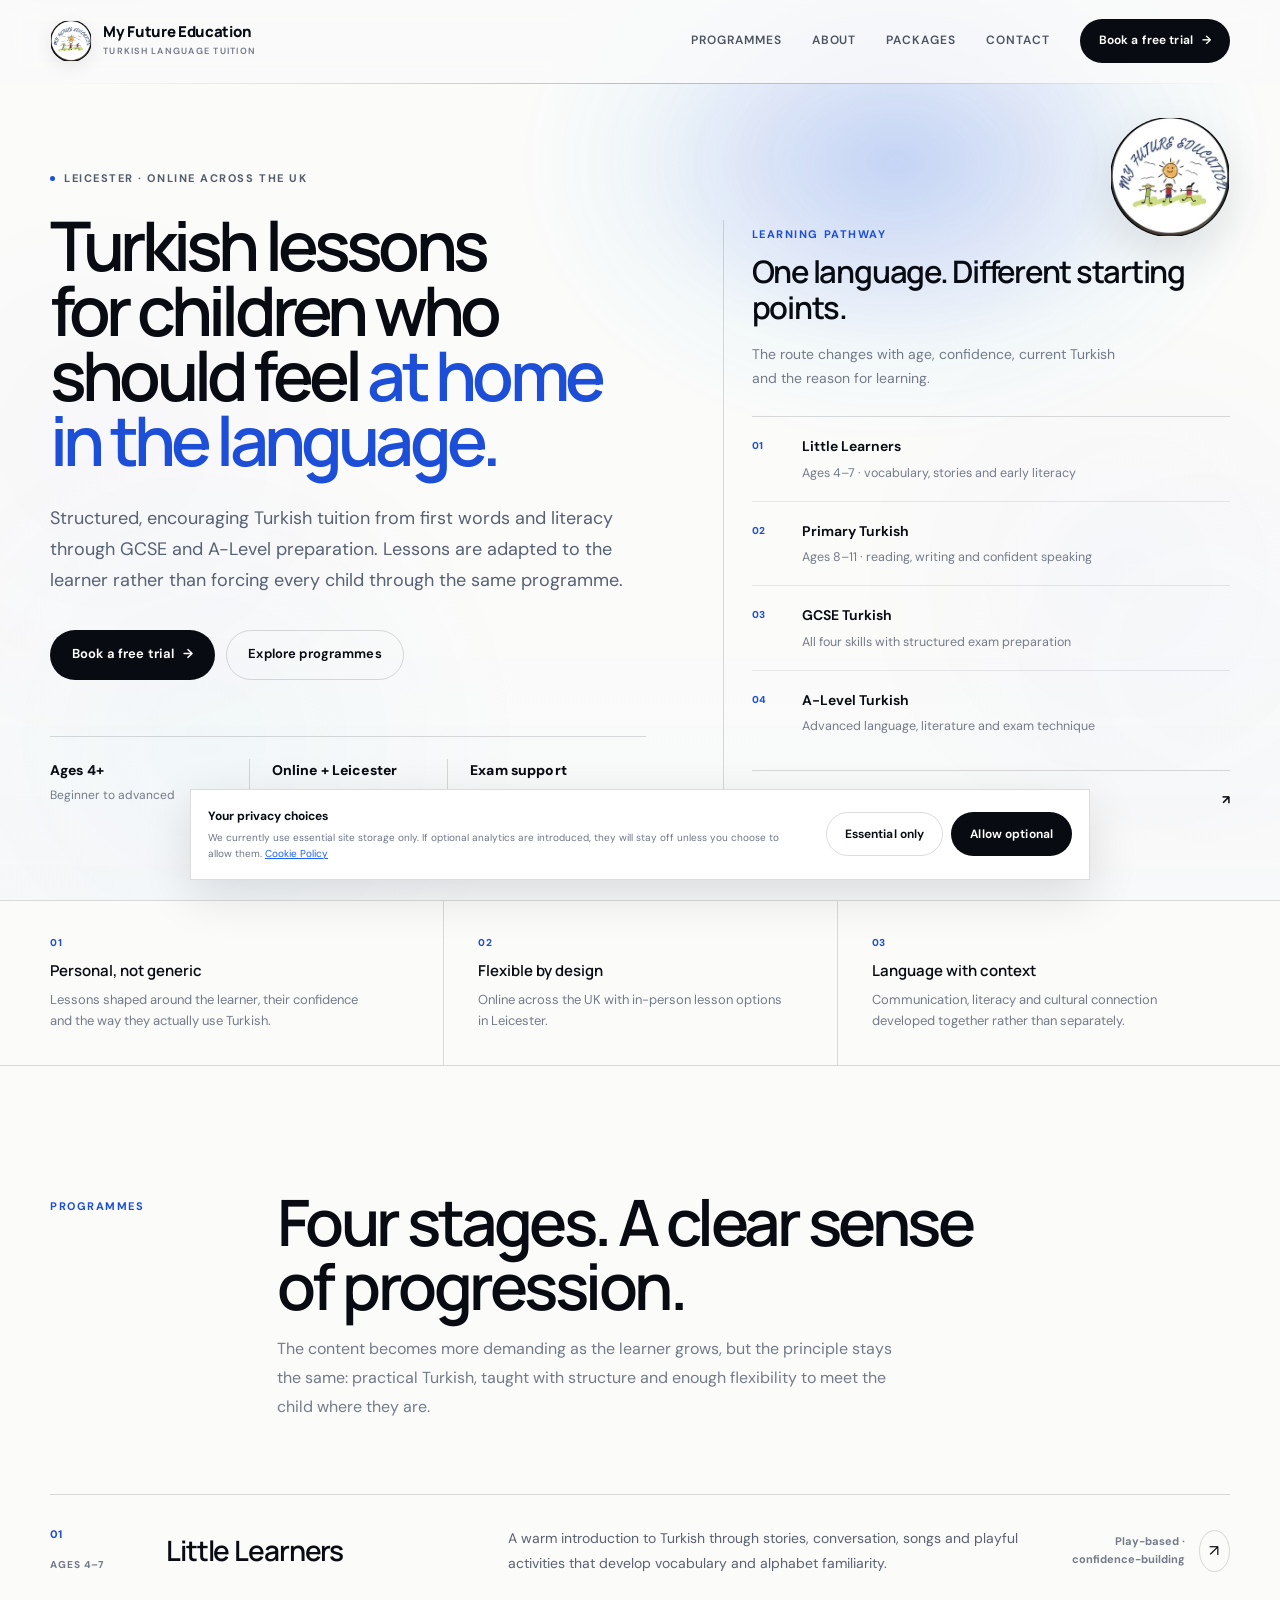
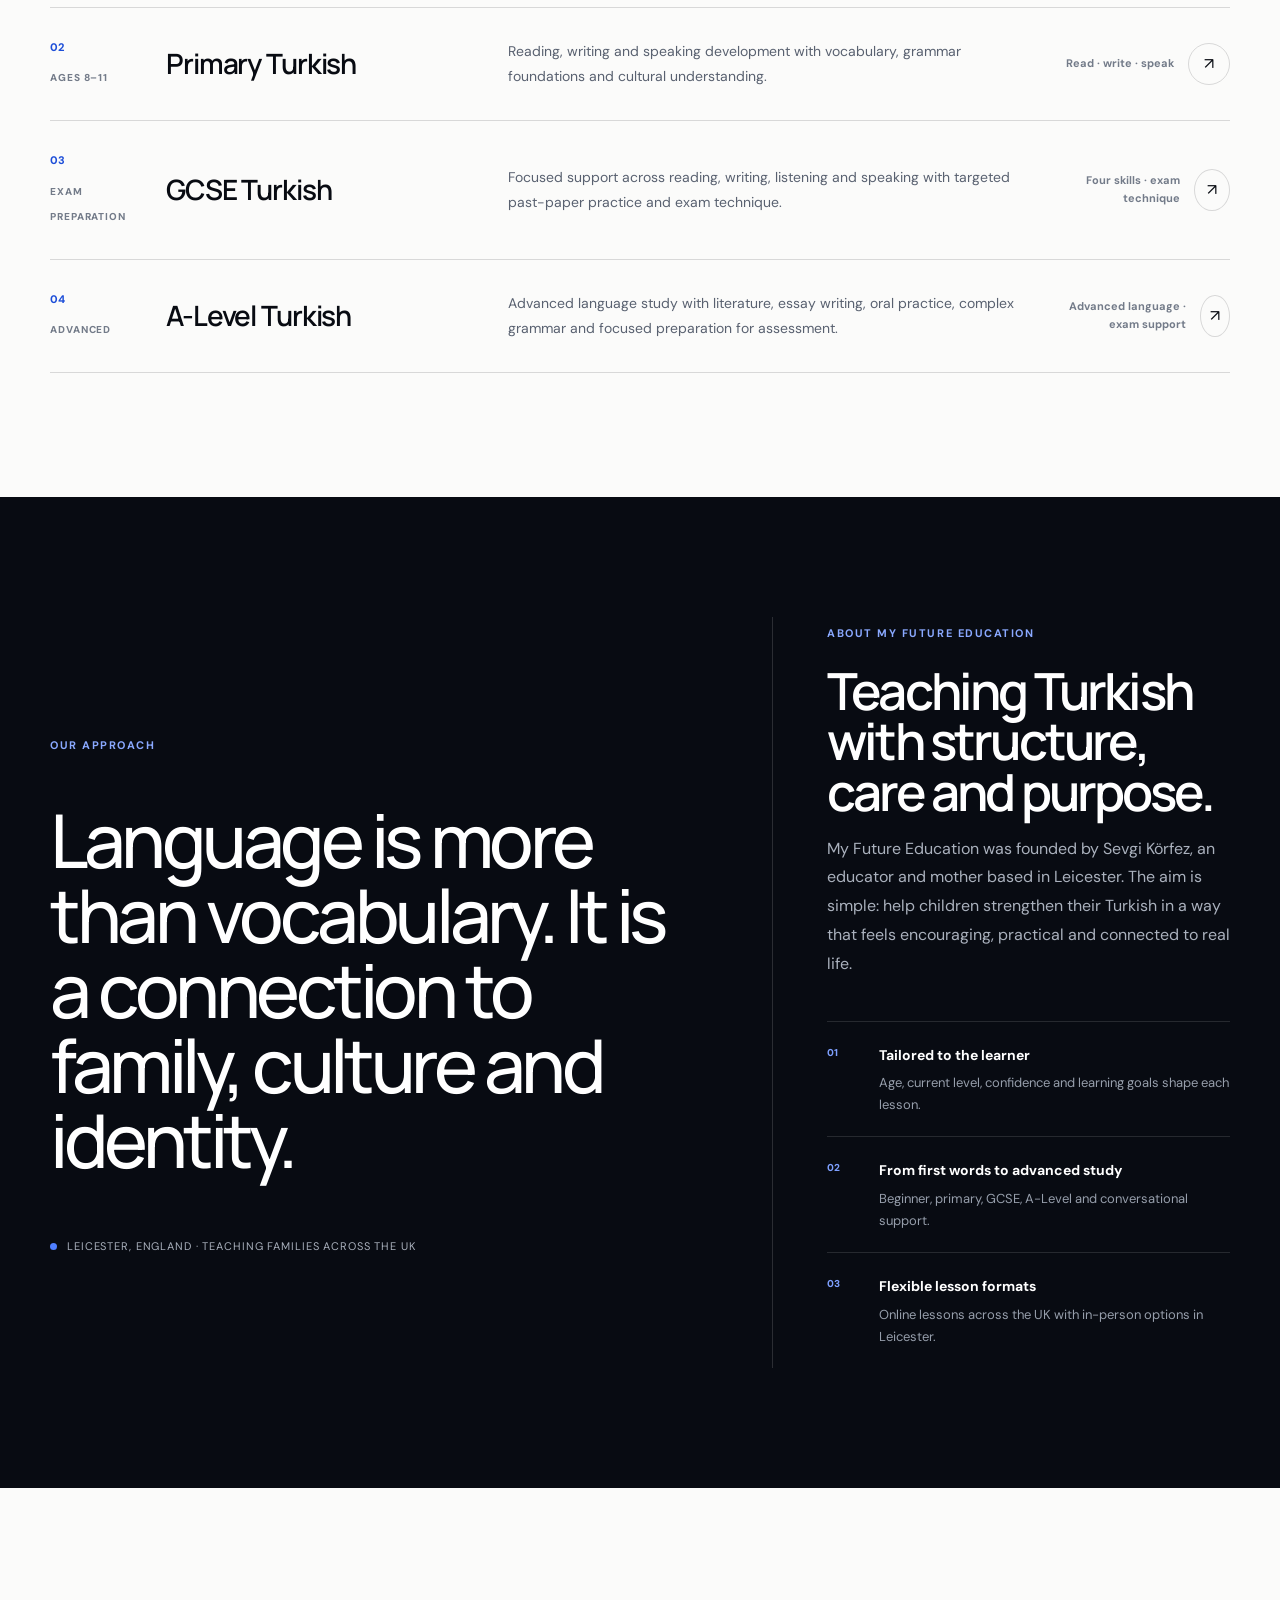
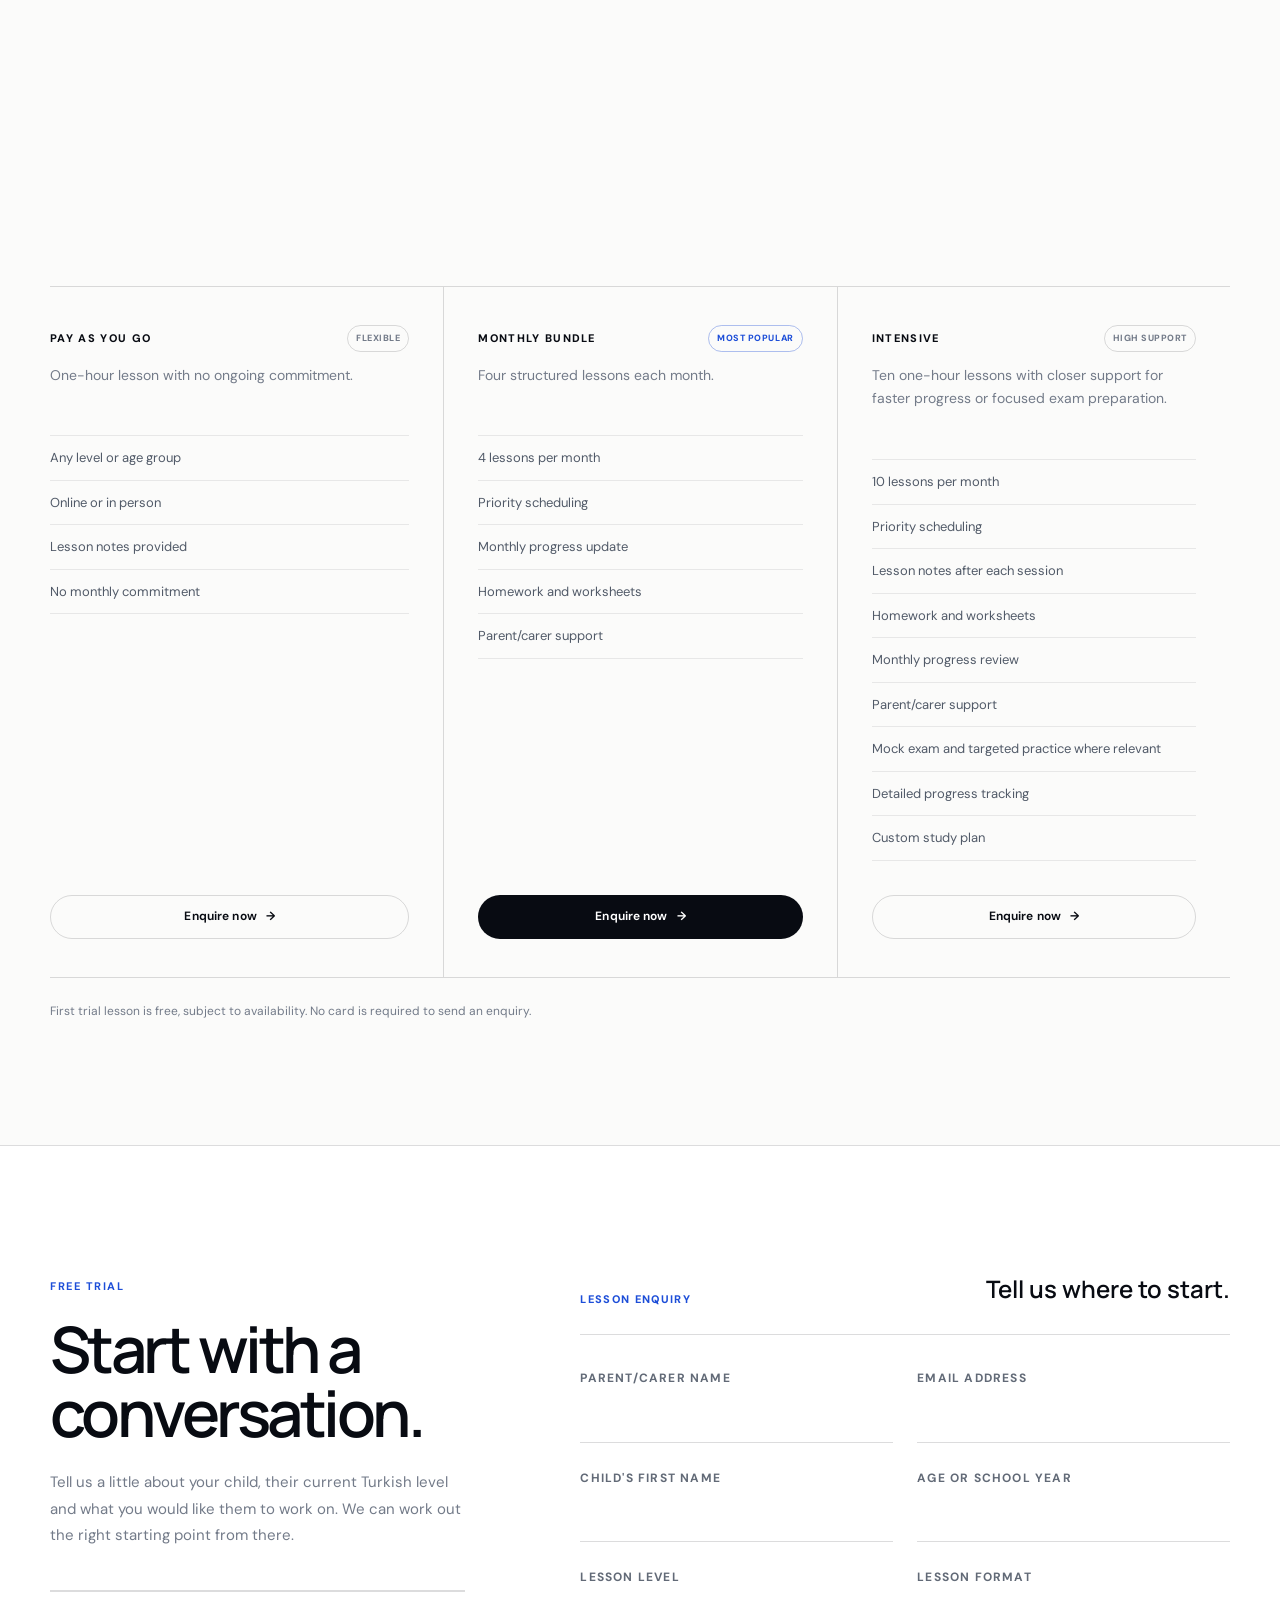
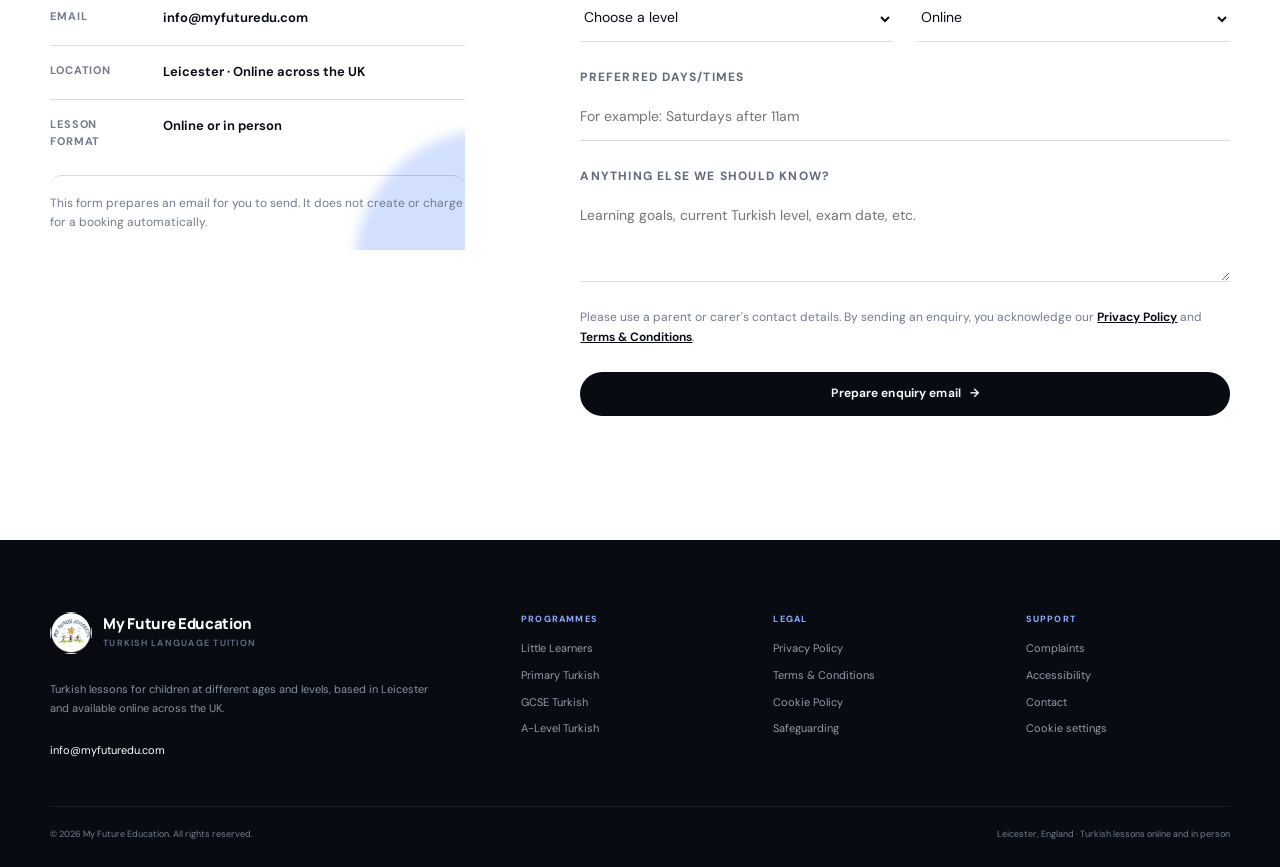
==== commit 94af4226: "Remove visible prices and make section package-only" ====
--- a/index.html
+++ b/index.html
@@ -34,7 +34,7 @@
     <nav class="nav-links" aria-label="Main navigation">
       <a href="#courses">Programmes</a>
       <a href="#about">About</a>
-      <a href="#pricing">Pricing</a>
+      <a href="#pricing">Packages</a>
       <a href="#enquiry">Contact</a>
       <a class="button button-primary nav-cta" href="#enquiry">Book a free trial <span aria-hidden="true">→</span></a>
     </nav>
@@ -142,30 +142,27 @@
 <section class="section pricing-section" id="pricing" data-tone-section="paper">
   <div class="container">
     <div class="section-head" data-motion>
-      <div class="section-kicker">Pricing</div>
-      <div class="section-title-wrap"><h2>Simple options, without the sales-page theatre.</h2><p>Lesson materials and learning support are included. Availability and payment terms are confirmed before any paid booking is made.</p></div>
+      <div class="section-kicker">Packages</div>
+      <div class="section-title-wrap"><h2>Choose the support package that fits your child.</h2><p>Each package includes lesson materials and learning support. Send an enquiry and we’ll confirm the best fit and current availability.</p></div>
     </div>
     <div class="pricing-grid">
       <article class="price-card" data-motion>
         <div class="price-head"><span class="price-tier">Pay as you go</span><span class="price-badge">Flexible</span></div>
-        <div class="price">£20 <small>/ lesson</small></div>
         <p>One-hour lesson with no ongoing commitment.</p>
         <ul><li>Any level or age group</li><li>Online or in person</li><li>Lesson notes provided</li><li>No monthly commitment</li></ul>
-        <a class="button button-outline" href="#enquiry">Enquire <span aria-hidden="true">→</span></a>
+        <a class="button button-outline" href="#enquiry">Enquire now <span aria-hidden="true">→</span></a>
       </article>
       <article class="price-card featured" data-motion data-delay="80">
         <div class="price-head"><span class="price-tier">Monthly bundle</span><span class="price-badge popular">Most popular</span></div>
-        <div class="price">£99 <small>/ month</small></div>
         <p>Four structured lessons each month.</p>
         <ul><li>4 lessons per month</li><li>Priority scheduling</li><li>Monthly progress update</li><li>Homework and worksheets</li><li>Parent/carer support</li></ul>
-        <a class="button button-primary" href="#enquiry">Get started <span aria-hidden="true">→</span></a>
+        <a class="button button-primary" href="#enquiry">Enquire now <span aria-hidden="true">→</span></a>
       </article>
       <article class="price-card" data-motion data-delay="160">
         <div class="price-head"><span class="price-tier">Intensive</span><span class="price-badge">High support</span></div>
-        <div class="price">£250 <small>/ month</small></div>
         <p>Ten one-hour lessons with closer support for faster progress or focused exam preparation.</p>
         <ul><li>10 lessons per month</li><li>Priority scheduling</li><li>Lesson notes after each session</li><li>Homework and worksheets</li><li>Monthly progress review</li><li>Parent/carer support</li><li>Mock exam and targeted practice where relevant</li><li>Detailed progress tracking</li><li>Custom study plan</li></ul>
-        <a class="button button-outline" href="#enquiry">Enquire <span aria-hidden="true">→</span></a>
+        <a class="button button-outline" href="#enquiry">Enquire now <span aria-hidden="true">→</span></a>
       </article>
     </div>
     <p class="trial-note" data-motion>First trial lesson is free, subject to availability. No card is required to send an enquiry.</p>
